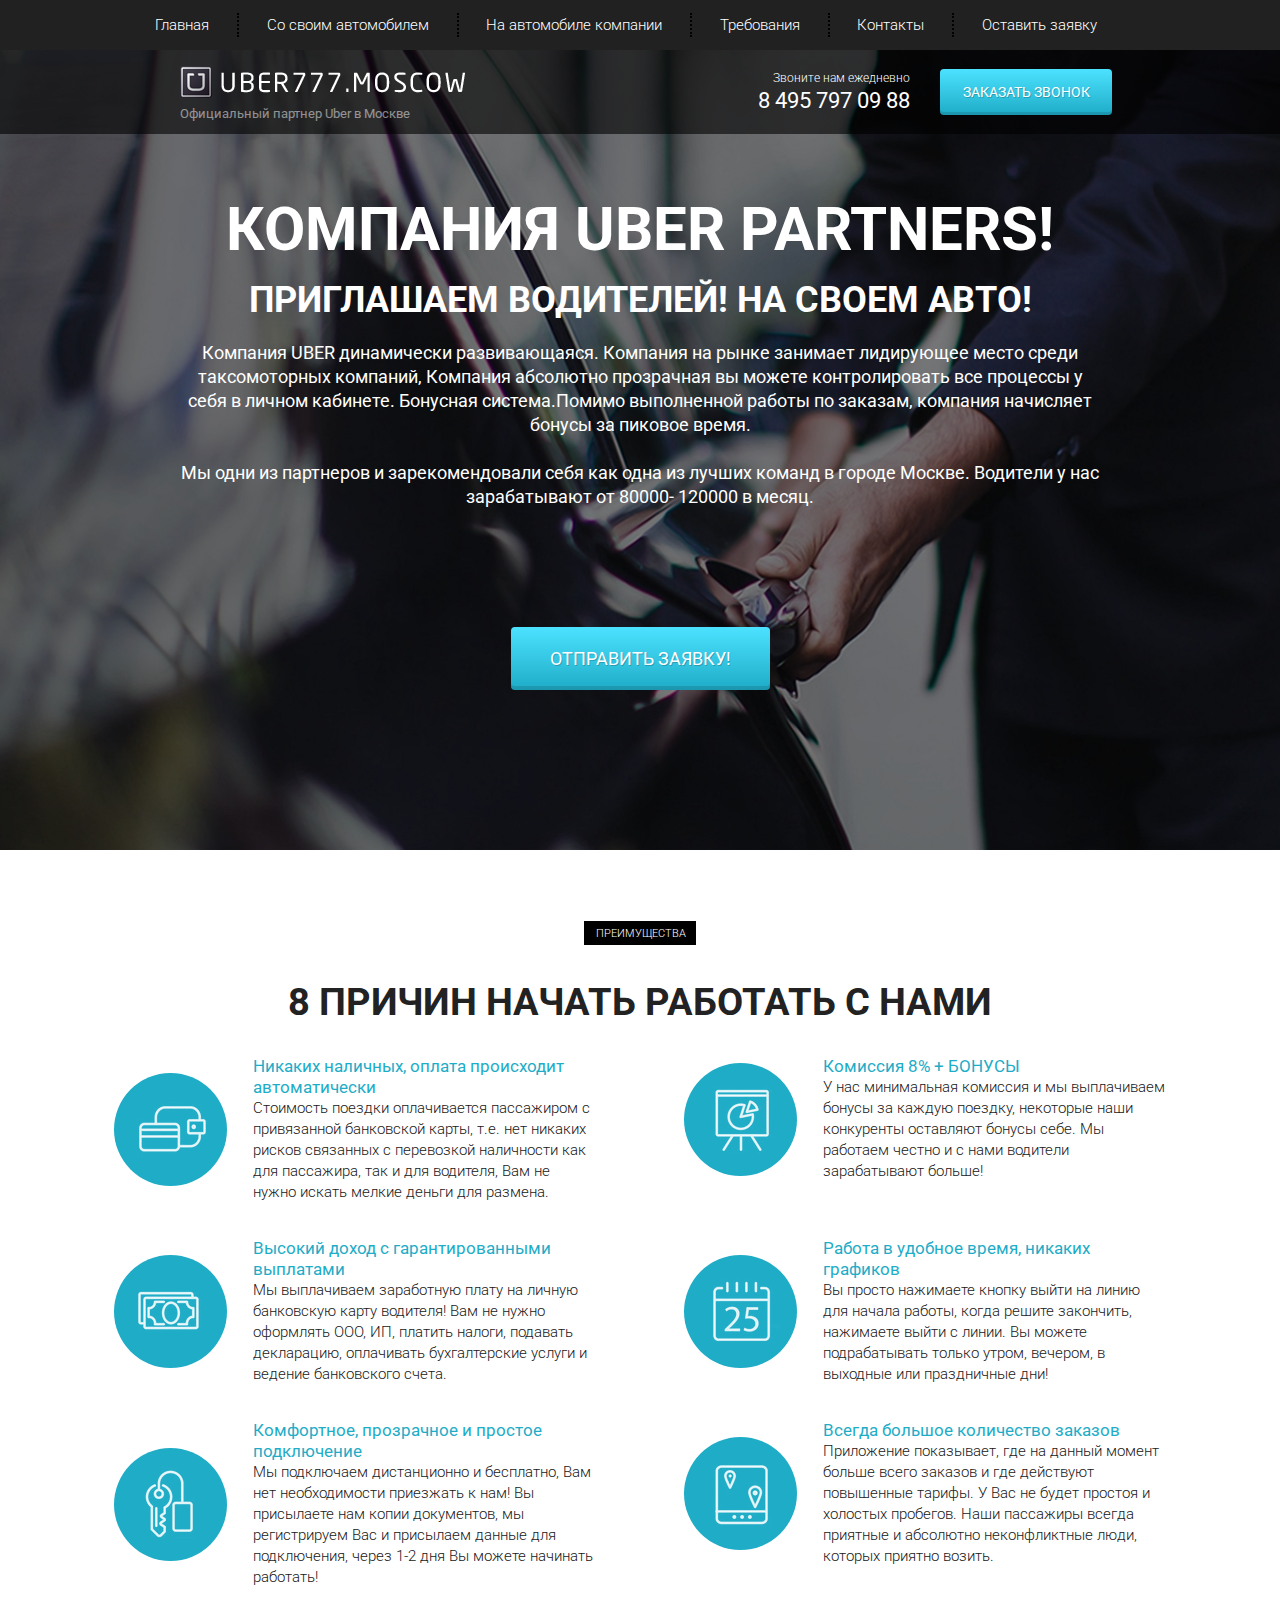
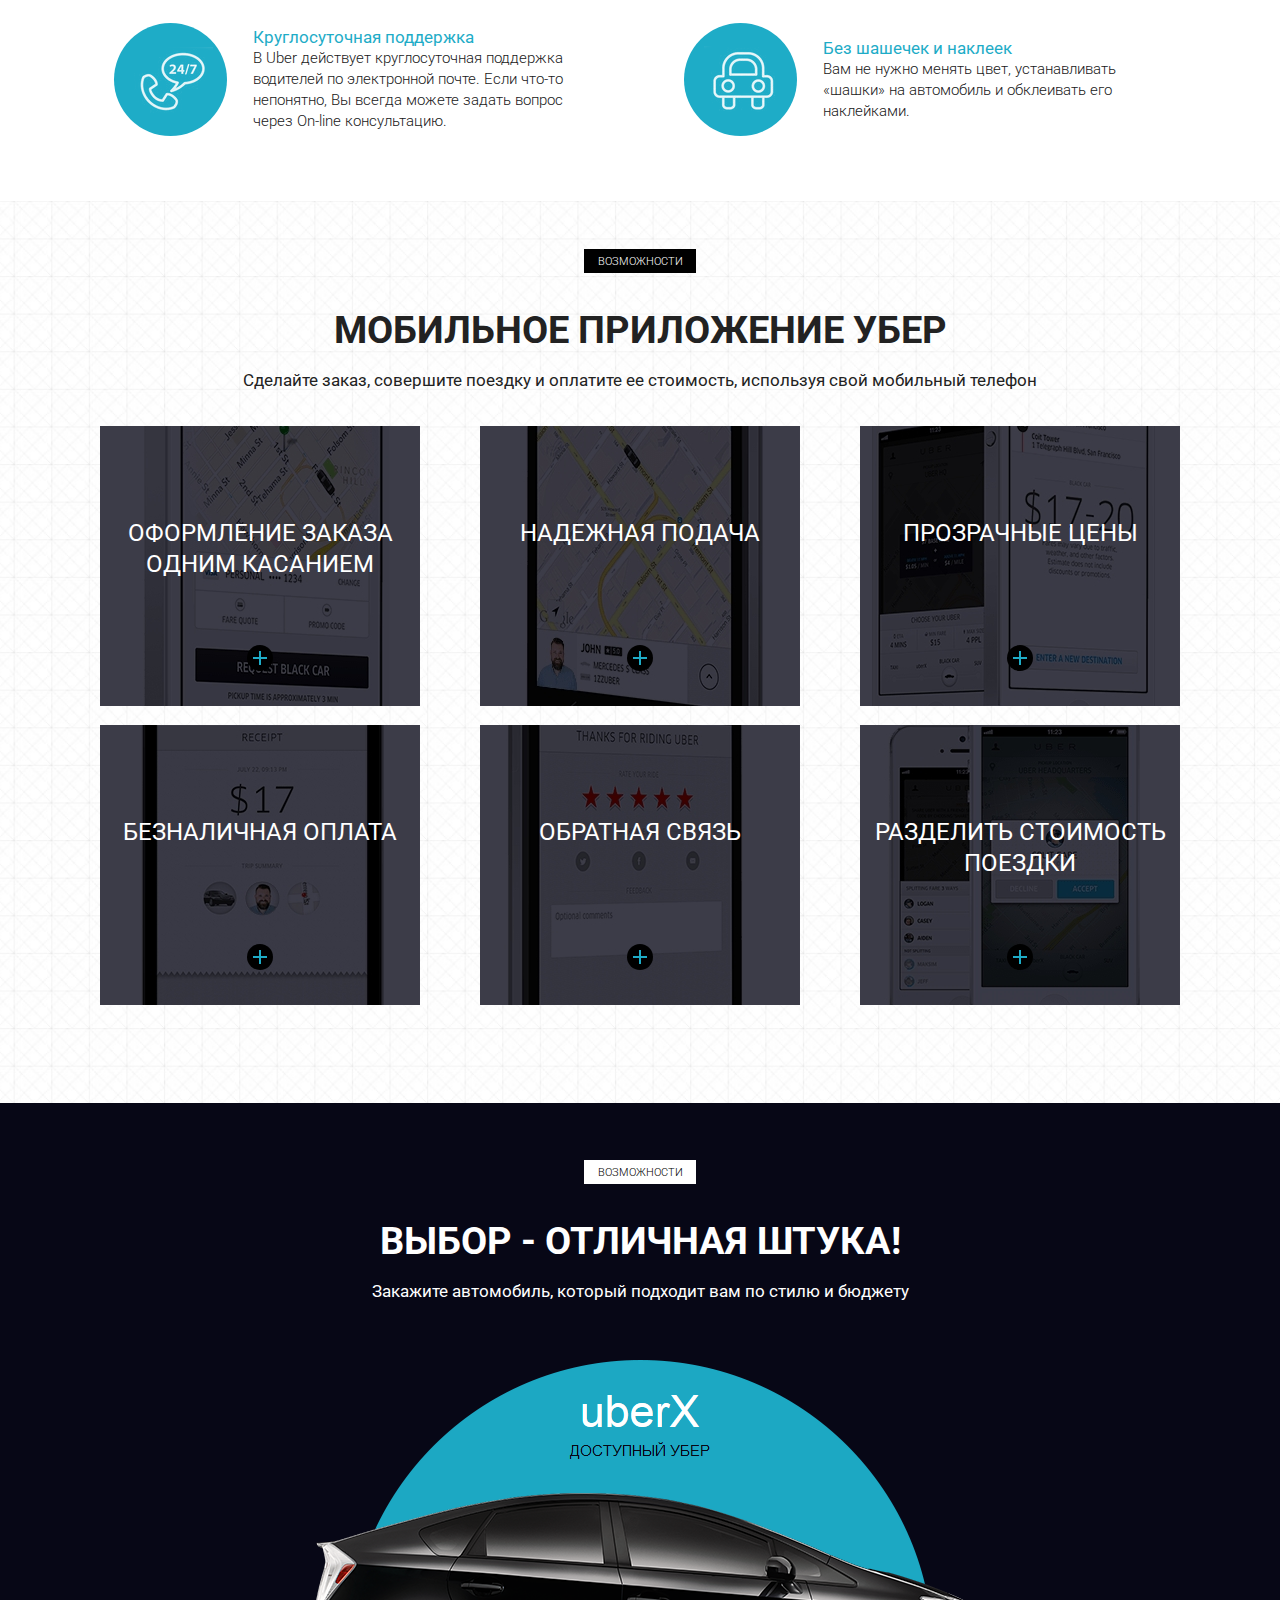
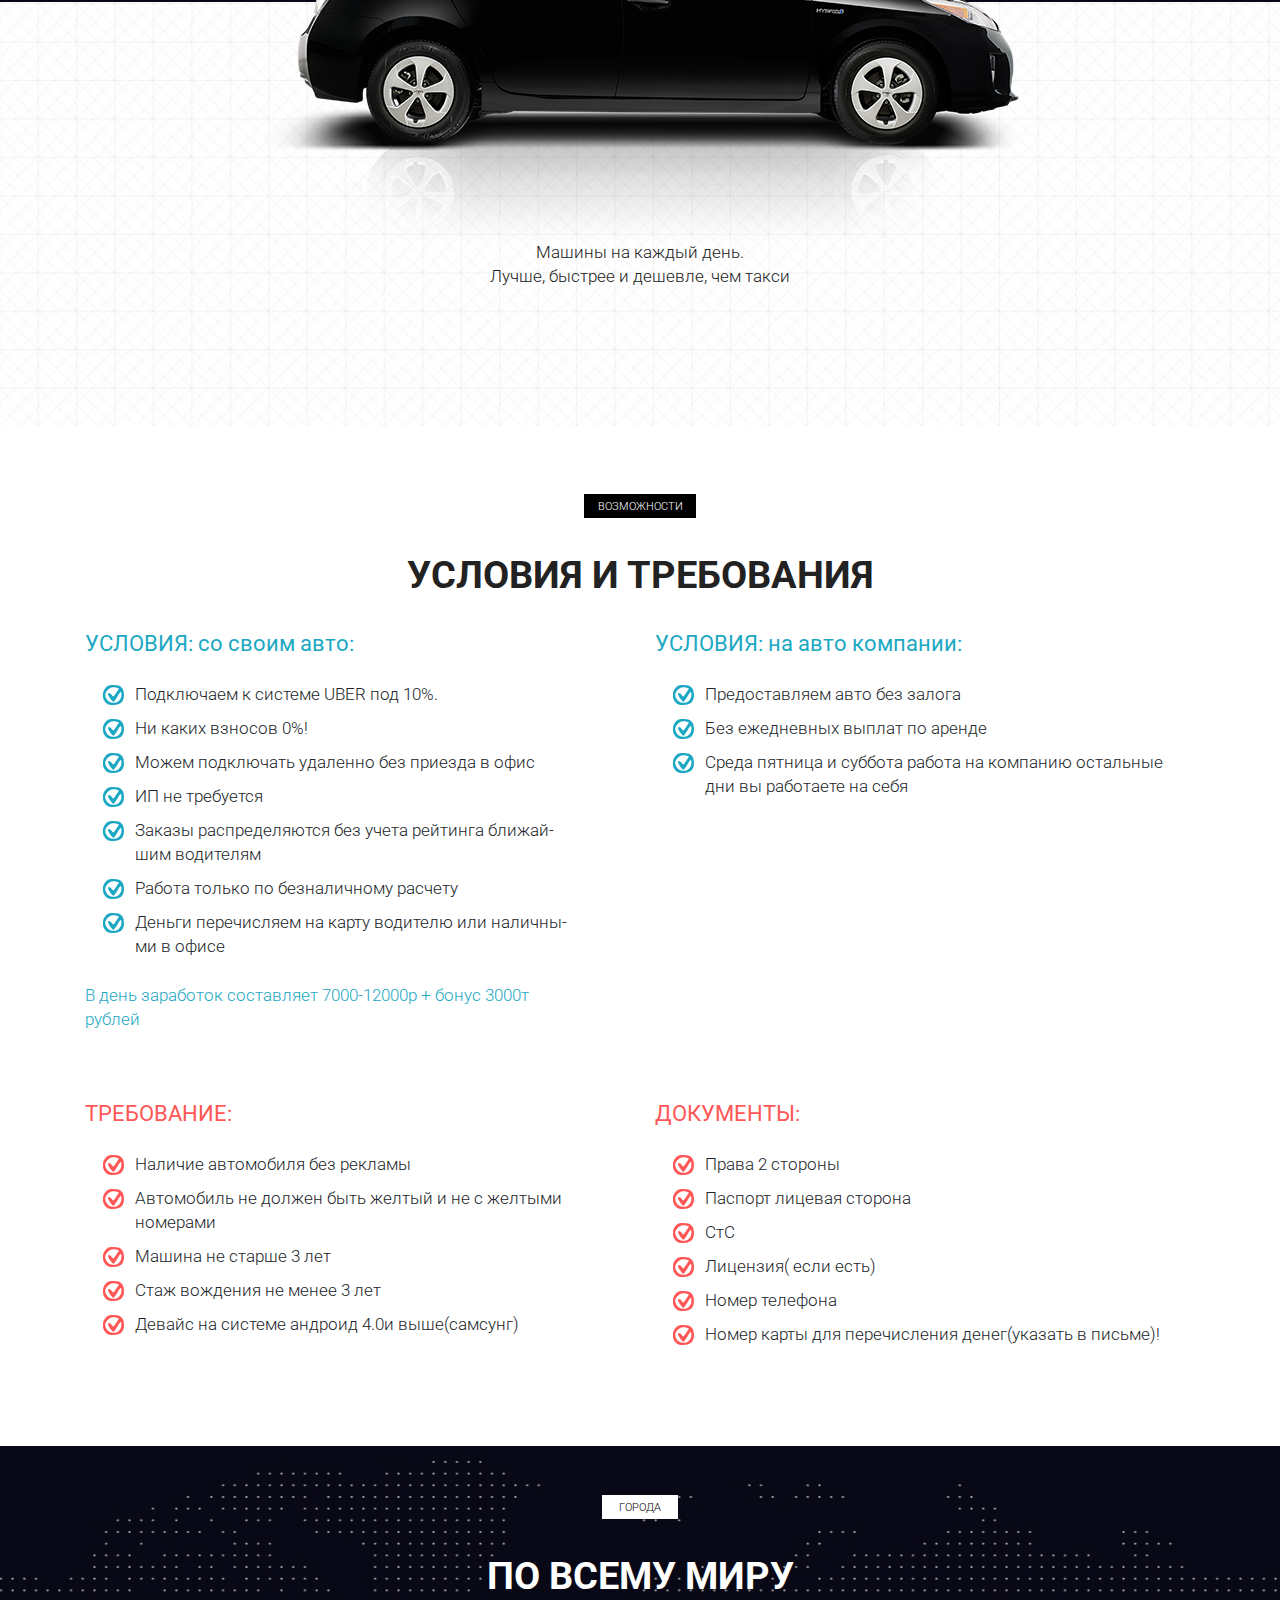
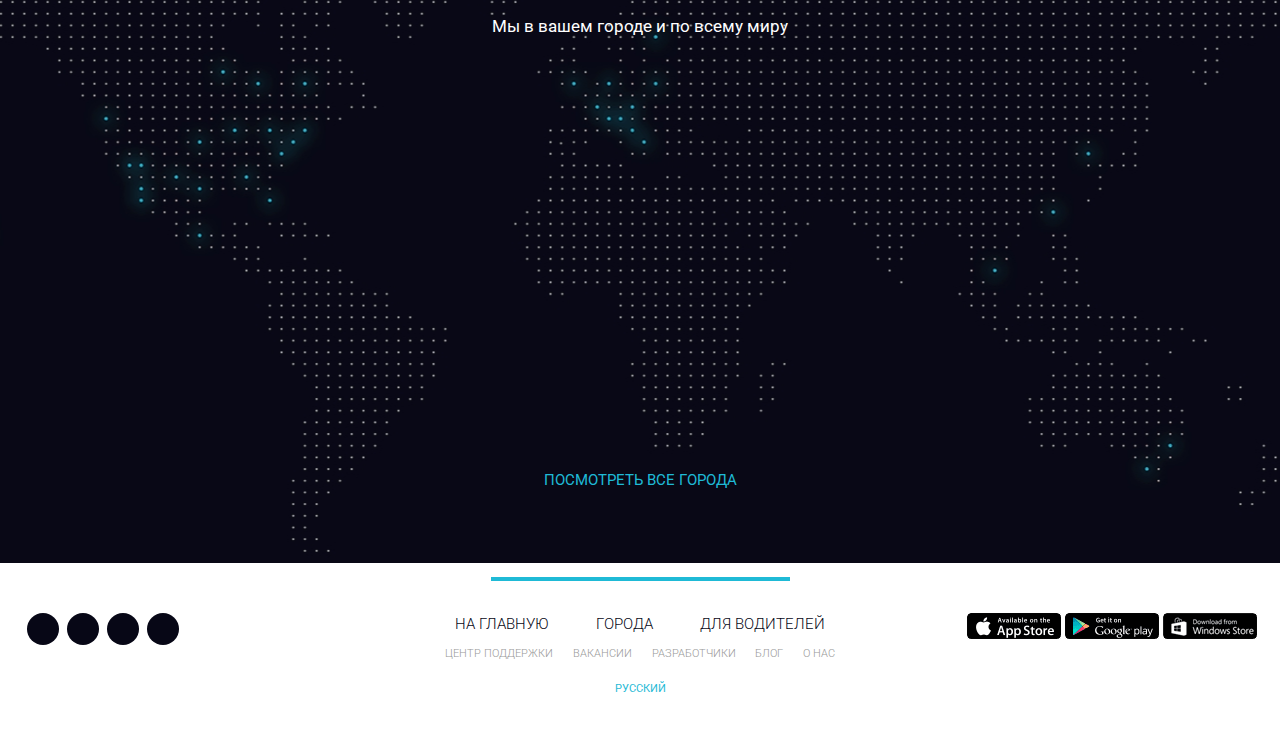
==== index.html @ 43b907f2 "Add files via upload" ====
<!DOCTYPE html>
<html lang="ru">
<head>
    <meta charset="UTF-8">
    <meta name="viewport" content="width=device-width, initial-scale=1.0">
    <meta http-equiv="X-UA-Compatible" content="ie=edge">
    <title>Uber</title>
    <link rel="shortcut icon" href="icons/favicon.ico" type="image/x-icon">
    <link href="https://fonts.googleapis.com/css?family=Roboto:300,400,700&amp;subset=cyrillic-ext" rel="stylesheet">
    <link rel="stylesheet" href="css/bootstrap-reboot.min.css">
    <link rel="stylesheet" href="css/bootstrap-grid.min.css">
    <link rel="stylesheet" href="https://use.fontawesome.com/releases/v5.8.2/css/all.css" integrity="sha384-oS3vJWv+0UjzBfQzYUhtDYW+Pj2yciDJxpsK1OYPAYjqT085Qq/1cq5FLXAZQ7Ay" crossorigin="anonymous">
    <link rel="stylesheet" href="css/style.min.css">
</head>
<body>
    <header>
        <nav>
            <div class="container">
                <ul class="menu">
                    <li class="menu_item"><a href="#" class="menu_link">Главная</a></li>
                    <li class="menu_item"><a href="#require" class="menu_link">Со своим автомобилем</a></li>
                    <li class="menu_item"><a href="#require" class="menu_link">На автомобиле компании</a></li>
                    <li class="menu_item"><a href="#" class="menu_link">Требования</a></li>
                    <li class="menu_item"><a href="#" class="menu_link">Контакты</a></li>
                    <li class="menu_item"><a href="#" class="menu_link">Оставить заявку</a></li>
                </ul>
            </div>
            <div class="hamburger">
                <span></span>
                <span></span>
                <span></span>
            </div>
        </nav>
        <div class="subheader">
            <div class="container">
                <div class="row">
                    <div class="col-6 col-md-4 offset-md-1">
                        <a href="#" class="subheader_logo"><img src="icons/logo.png" alt="logo"></a>
                        <div class="subheader_official">Официальный партнер Uber в Москве</div>
                    </div>
    
                    <div class="xs-hidden col-md-3 offset-md-1 col-xl-2 offset-xl-2">
                        <div class="subheader_call">Звоните нам ежедневно</div>
                        <a href="tel:84957970988" class="subheader_phone">8 495 797 09 88</a>
                    </div>
    
                    <div class="col-6 col-md-3">
                        <a href="tel:84957970988" class="xs-visible subheader_phone">8 495 797 09 88</a>
                        <button class="subheader_btn">заказать звонок</button>
                    </div>
                </div>
            </div>
        </div>
    </header>

    <section class="promo">
        <div class="container">
            <div class="row">
                <div class="col-md-12 offset-md-0 col-lg-10 offset-lg-1">
                    <h1 class="promo_header">КОМПАНИЯ UBER PARTNERS!</h1>
                    <h2 class="promo_subheader">ПРИГЛАШАЕМ ВОДИТЕЛЕЙ! НА СВОЕМ АВТО!</h2>
                    <div class="promo_descr">
                        Компания UBER  динамически развивающаяся. Компания на рынке занимает лидирующее место среди
                        таксомоторных компаний, Компания абсолютно прозрачная вы можете контролировать все процессы у себя в личном кабинете. Бонуcная система.Помимо выполненной работы по заказам, компания начисляет бонусы за
                        пиковое время.
                        <br><br>
                        Мы одни из партнеров и зарекомендовали себя как одна из лучших команд в городе Москве.  Водители у нас
                        зарабатывают от 80000- 120000 в месяц.
                    </div>
                    <button class="promo_btn">ОТПРАВИТЬ ЗАЯВКУ!</button>
                </div>
            </div>
        </div>
    </section>

    <section class="reasons">
        <div class="container">
            <div class="label">преимущества</div>
            <h2 class="title">8 причин начать работать с нами</h2>
            <div class="row">
                <div class="col-md-6">
                    <div class="reasons_block">
                        <div class="reasons_round">
                            <img src="icons/reasons/reason_1.png" alt="reason">
                        </div>
                        <div class="reasons_descr">
                            <div class="reasons_subtitle">Никаких наличных, оплата происходит автоматически</div>
                            <div class="reasons_text">
                                Стоимость поездки оплачивается пассажиром с привязанной банковской карты, т.е. нет никаких рисков связанных с перевозкой наличности как для пассажира, так и для водителя, Вам не нужно искать мелкие деньги для размена.
                            </div>
                        </div>
                    </div>
                </div>
                <div class="col-md-6">
                    <div class="reasons_block">
                        <div class="reasons_round">
                            <img src="icons/reasons/reason_2.png" alt="reason">
                        </div>
                        <div class="reasons_descr">
                            <div class="reasons_subtitle">Комиссия 8% + БОНУСЫ</div>
                            <div class="reasons_text">
                                У нас минимальная комиссия и мы выплачиваем бонусы за каждую поездку, некоторые наши конкуренты оставляют бонусы себе. Мы работаем честно и с нами водители зарабатывают больше!
                            </div>
                        </div>
                    </div>
                </div>
                <div class="col-md-6">
                    <div class="reasons_block">
                        <div class="reasons_round">
                            <img src="icons/reasons/reason_3.png" alt="reason">
                        </div>
                        <div class="reasons_descr">
                            <div class="reasons_subtitle">Высокий доход с гарантированными выплатами</div>
                            <div class="reasons_text">
                                Мы выплачиваем заработную плату на личную банковскую карту водителя! Вам не нужно оформлять ООО, ИП, платить налоги, подавать декларацию, оплачивать бухгалтерские услуги и ведение банковского счета.
                            </div>
                        </div>
                    </div>
                </div>
                <div class="col-md-6">
                    <div class="reasons_block">
                        <div class="reasons_round">
                            <img src="icons/reasons/reason_4.png" alt="reason">
                        </div>
                        <div class="reasons_descr">
                            <div class="reasons_subtitle">Работа в удобное время, никаких графиков</div>
                            <div class="reasons_text">
                                Вы просто нажимаете кнопку выйти на линию для начала работы, когда решите закончить, нажимаете выйти с линии. Вы можете подрабатывать только утром, вечером, в выходные или праздничные дни!
                            </div>
                        </div>
                    </div>
                </div>
                <div class="col-md-6">
                    <div class="reasons_block">
                        <div class="reasons_round">
                            <img src="icons/reasons/reason_5.png" alt="reason">
                        </div>
                        <div class="reasons_descr">
                            <div class="reasons_subtitle">Комфортное, прозрачное и простое подключение</div>
                            <div class="reasons_text">
                                Мы подключаем дистанционно и бесплатно, Вам нет необходимости приезжать к нам! Вы присылаете нам копии документов, мы регистрируем Вас и присылаем данные для подключения, через 1-2 дня Вы можете начинать работать!
                            </div>
                        </div>
                    </div>
                </div>
                <div class="col-md-6">
                    <div class="reasons_block">
                        <div class="reasons_round">
                            <img src="icons/reasons/reason_6.png" alt="reason">
                        </div>
                        <div class="reasons_descr">
                            <div class="reasons_subtitle">Всегда большое количество заказов</div>
                            <div class="reasons_text">
                                Приложение показывает, где на данный момент больше всего заказов и где действуют повышенные тарифы. У Вас не будет простоя и холостых пробегов. Наши пассажиры всегда приятные и абсолютно неконфликтные люди, которых приятно возить.
                            </div>
                        </div>
                    </div>
                </div>
                <div class="col-md-6">
                    <div class="reasons_block">
                        <div class="reasons_round">
                            <img src="icons/reasons/reason_7.png" alt="reason">
                        </div>
                        <div class="reasons_descr">
                            <div class="reasons_subtitle">Круглосуточная поддержка</div>
                            <div class="reasons_text">
                                В Uber действует круглосуточная поддержка водителей по электронной почте. Если что-то непонятно, Вы всегда можете задать вопрос через On-line консультацию.
                            </div>
                        </div>
                    </div>
                </div>
                <div class="col-md-6">
                    <div class="reasons_block">
                        <div class="reasons_round">
                            <img src="icons/reasons/reason_8.png" alt="reason">
                        </div>
                        <div class="reasons_descr">
                            <div class="reasons_subtitle">Без шашечек и наклеек</div>
                            <div class="reasons_text">
                                Вам не нужно менять цвет, устанавливать «шашки» на автомобиль и обклеивать его наклейками.
                            </div>
                        </div>
                    </div>
                </div>
            </div>
        </div>
    </section>

    <section class="mobile">
        <div class="container">
            <div class="label">возможности</div>
            <h2 class="title">мобильное приложение убер</h2>
            <div class="subtitle">Сделайте заказ, совершите поездку и оплатите ее стоимость, используя свой мобильный телефон</div>

            <div class="row">
                <div class="col-md-6 col-lg-4">
                    <div class="mobile_item mobile_item_1">
                        <div class="mobile_item_subtitle">
                            оформление заказа одним касанием
                        </div>
                        <div class="mobile_item_plus"></div>
                    </div>
                </div>
                <div class="col-md-6 col-lg-4">
                    <div class="mobile_item mobile_item_2">
                        <div class="mobile_item_subtitle">
                            надежная подача
                        </div>
                        <div class="mobile_item_plus"></div>
                    </div>
                </div>
                <div class="col-md-6 col-lg-4">
                    <div class="mobile_item mobile_item_3">
                        <div class="mobile_item_subtitle">
                            прозрачные цены
                        </div>
                        <div class="mobile_item_plus"></div>
                    </div>
                </div>
                <div class="col-md-6 col-lg-4">
                    <div class="mobile_item mobile_item_4">
                        <div class="mobile_item_subtitle">
                            безналичная оплата
                        </div>
                        <div class="mobile_item_plus"></div>
                    </div>
                </div>
                <div class="col-md-6 col-lg-4">
                    <div class="mobile_item mobile_item_5">
                        <div class="mobile_item_subtitle">
                            обратная связь
                        </div>
                        <div class="mobile_item_plus"></div>
                    </div>
                </div>
                <div class="col-md-6 col-lg-4">
                    <div class="mobile_item mobile_item_6">
                        <div class="mobile_item_subtitle">
                            разделить стоимость поездки
                        </div>
                        <div class="mobile_item_plus"></div>
                    </div>
                </div>
            </div>
        </div>
    </section>

    <section class="choice">
        <div class="container">
            <div class="black"></div>
            <div class="label label_white">возможности</div>
            <h2 class="title title_white hidden-320">Выбор - отличная штука!</h2>
            <div class="subtitle subtitle_white hidden-320">Закажите автомобиль, который подходит вам по стилю и бюджету</div>

            <img src="img/car.png" alt="uber car" class="choice_img">
            <div class="choice_descr">
                Машины на каждый день.<br>
                Лучше, быстрее и дешевле, чем такси
            </div>
        </div>
    </section>

    <section class="require" id="require">
        <div class="container">
            <div class="label">возможности</div>
            <h2 class="title">условия и требования</h2>
        <div class="row">
            <div class="col-md-6">
                <div class="require_block">
                    <div class="require_title">
                        УСЛОВИЯ: со своим авто:
                    </div>
                    <ul class="require_list">
                        <li>Подключаем к системе UBER  под 10%.</li>
                        <li>
                            Ни каких взносов  0%!
                        </li>
                        <li>
                            Можем подключать удаленно без приезда в офис
                        </li>
                        <li>
                            ИП не требуется
                        </li>
                        <li>
                            Заказы распределяются без учета рейтинга ближай-<br>шим водителям
                        </li>
                        <li>
                            Работа только по безналичному расчету
                        </li>
                        <li>
                            Деньги перечисляем на карту водителю или наличны-<br>ми в офисе
                        </li>
                    </ul>
                    <div class="require_descr">
                        В день заработок составляет 7000-12000р + бонус 3000т<br> рублей
                    </div>
                </div>
            </div>
            <div class="col-md-6">
                <div class="require_block">
                    <div class="require_title">
                        УСЛОВИЯ: на авто компании:
                    </div>
                    <ul class="require_list">
                        <li>
                            Предоставляем авто без залога
                        </li>
                        <li>
                            Без ежедневных выплат по аренде
                        </li>
                        <li>
                            Среда пятница и суббота работа на компанию остальные дни вы работаете на себя
                        </li>
                    </ul>
                </div>
            </div>
            <div class="col-md-6">
                <div class="require_block require_block_nmb warning">
                    <div class="require_title">
                        ТРЕБОВАНИЕ:
                    </div>
                    <ul class="require_list">
                        <li>
                            Наличие автомобиля без рекламы
                        </li>
                        <li>
                            Автомобиль не должен быть желтый и не с желтыми номерами
                        </li>
                        <li>
                            Машина не старше 3 лет
                        </li>
                        <li>
                            Стаж вождения не менее 3 лет
                        </li>
                        <li>
                            Девайс на системе андроид 4.0и выше(самсунг)
                        </li>
                    </ul>
                </div>
            </div>
            <div class="col-md-6">
                <div class="require_block require_block_nmb warning">
                    <div class="require_title">
                        ДОКУМЕНТЫ:
                    </div>
                    <ul class="require_list">
                        <li>
                            Права 2 стороны
                        </li>
                        <li>
                            Паспорт лицевая сторона
                        </li>
                        <li>
                            СтС
                        </li>
                        <li>
                            Лицензия( если есть)
                        </li>
                        <li>
                            Номер телефона
                        </li>
                        <li>
                            Номер карты для перечисления денег(указать в письме)!
                        </li>
                    </ul>
                </div>
            </div>
        </div>
        </div>
    </section>

    <section class="world">
        <div class="container">
            <div class="label label_white label_min">города</div>
            <h2 class="title title_white">По всему миру</h2>
            <div class="subtitle subtitle_white">Мы в вашем городе и по всему миру</div>

            <a href="#" class="world_link">посмотреть все города</a>
        </div>
    </section>

    <footer>
        <div class="footer_divider"></div>
        <div class="footer_wrapper">
            <!-- Если не оборачивать каждый блок в обертку - получится криво -->
            <div>
                <div class="footer_social">
                    <a href="#" class="footer_social_item">
                        <i class="fab fa-facebook-f"></i>
                    </a>
                    <a href="#" class="footer_social_item">
                        <i class="fab fa-twitter"></i>
                    </a>
                    <a href="#" class="footer_social_item">
                        <i class="fab fa-linkedin"></i>
                    </a>
                    <a href="#" class="footer_social_item">
                        <i class="fab fa-instagram"></i>
                    </a>
                </div>
            </div>
            <div>
                <div class="footer_links">
                    <div class="footer_links_main">
                        <a href="#">на главную</a>
                        <a href="#">города</a>
                        <a href="#">для водителей</a>
                    </div>
                    <div class="footer_links_sub">
                        <a href="#">центр поддержки</a>
                        <a href="#">вакансии</a>
                        <a href="#">разработчики</a>
                        <a href="#">блог</a>
                        <a href="#">о нас</a>
                    </div>
                    <a href="#" class="footer_links_lang">Русский</a>
                </div>
            </div>
            <div>
                <div class="footer_mobile">
                    <a href="#">
                        <img src="img/app_store.png" alt="App Store">
                    </a>
                    <a href="#">
                        <img src="img/google_play.png" alt="Google play">
                    </a>
                    <a href="#">
                        <img src="img/windows_store.png" alt="Windows store">
                    </a>
                </div>
            </div>
        </div>
    </footer>

    <script src="js/script.js"></script>
</body>
</html>
---- css/style.min.css ----
*{font-family:'Roboto', sans-serif}header{position:relative;height:50px}nav{position:fixed;width:100%;height:50px;background-color:#212121;z-index:5}.hamburger{display:none}.menu{display:-webkit-box;display:-ms-flexbox;display:flex;-webkit-box-pack:justify;-ms-flex-pack:justify;justify-content:space-between;padding:13px 70px;margin:0;list-style-type:none}.menu_link{color:#ffffff;font-size:15px;font-weight:300}.menu_link:hover{text-decoration:none;color:#1eacc7}.menu_item{border-right:2px dotted black;padding-right:28px}.menu_item:last-child{border-right:none}.subheader{position:absolute;top:50px;width:100%;height:84px;background-color:rgba(0,0,0,0.6)}.subheader_logo{display:block;max-width:100%;margin-top:16px}.subheader_official{margin-top:6px;opacity:0.5;color:#ffffff;font-size:13px;font-weight:400}.subheader_call{color:#ffffff;font-size:12px;font-weight:300;margin-top:19px;text-align:right}.subheader_phone{display:block;margin-top:8px;color:#ffffff;font-size:22px;font-weight:400;text-transform:uppercase;text-align:right;line-height:12px}.subheader_phone:hover{text-decoration:none;color:#fff}.subheader_btn{margin-top:19px;width:172px;height:46px;-webkit-box-shadow:inset 0 -3px 0 rgba(0,0,0,0.12);box-shadow:inset 0 -3px 0 rgba(0,0,0,0.12);border:none;border-radius:4px;background-image:-webkit-gradient(linear, left bottom, left top, from(#1eacc7), to(#4ce2ff));background-image:linear-gradient(to top, #1eacc7 0%, #4ce2ff 100%);text-shadow:1px 1px 0 rgba(0,0,0,0.21);color:#ffffff;font-size:14px;font-weight:400;text-transform:uppercase}.subheader_btn:hover{background-image:none;background-color:#1eacc7}.promo{min-height:800px;background:url("../img/bg/main_bg.jpg") center center/cover no-repeat;padding:150px 0 135px 0}.promo_header{color:#ffffff;font-weight:700;text-transform:uppercase;font-size:60px;line-height:60px;margin:0;text-align:center}.promo_subheader{color:#ffffff;font-weight:700;text-transform:uppercase;font-size:36px;line-height:36px;margin:0;margin-top:22px;text-align:center}.promo_descr{color:#ffffff;font-size:18px;font-weight:400;line-height:24px;text-align:center;margin-top:23px}.promo_btn{display:block;margin:118px auto 0 auto;width:259px;height:63px;-webkit-box-shadow:inset 0 -4px 0 rgba(0,0,0,0.12);box-shadow:inset 0 -4px 0 rgba(0,0,0,0.12);border:none;border-radius:4px;background-image:-webkit-gradient(linear, left bottom, left top, from(#1eacc7), to(#4ce2ff));background-image:linear-gradient(to top, #1eacc7 0%, #4ce2ff 100%);text-shadow:1px 1px 0 rgba(0,0,0,0.21);color:#ffffff;font-size:18px;font-weight:400;text-transform:uppercase}.promo_btn:hover{background-image:none;background-color:#1eacc7}.reasons{padding:71px 0 65px 0}.reasons_block{display:-webkit-box;display:-ms-flexbox;display:flex;-webkit-box-pack:center;-ms-flex-pack:center;justify-content:center;-webkit-box-align:center;-ms-flex-align:center;align-items:center;margin-top:35px}.reasons_round{display:-webkit-box;display:-ms-flexbox;display:flex;-webkit-box-pack:center;-ms-flex-pack:center;justify-content:center;-webkit-box-align:center;-ms-flex-align:center;align-items:center;margin-right:26px;width:113px;height:113px;background-color:#1eacc7;border-radius:100%}.reasons_descr{width:343px}.reasons_subtitle{line-height:21px;color:#1eacc7;font-size:17px;font-weight:400}.reasons_text{color:#202020;font-size:15px;font-weight:300;line-height:21px}.label{position:relative;margin:0 auto;height:24px;width:112px;padding:5px 12px;background-color:#000000;color:#ffffff;font-size:11px;font-weight:300;text-transform:uppercase;text-align:center;z-index:2}.label_white{background-color:#fff;color:#000}.label_min{width:76px}.title{position:relative;margin-bottom:0;margin-top:38px;color:#222222;font-size:38px;line-height:38px;font-weight:700;text-transform:uppercase;text-align:center;z-index:2}.title_white{color:#fff}.subtitle{position:relative;margin-top:19px;color:#222222;font-size:17px;font-weight:400;text-align:center;z-index:2}.subtitle_white{color:#fff}.mobile{min-height:864px;padding:48px 0 79px 0;background:url("../img/bg/mobile_app.png") center center/cover no-repeat}.mobile .row{margin-top:32px}.mobile_item{position:relative;width:320px;height:280px;margin:0 auto;margin-bottom:19px;padding-top:92px}.mobile_item_1{background:url("../img/bg/mobile_screen_1.jpg") center center/cover no-repeat}.mobile_item_2{background:url("../img/bg/mobile_screen_2.jpg") center center/cover no-repeat}.mobile_item_3{background:url("../img/bg/mobile_screen_3.jpg") center center/cover no-repeat}.mobile_item_4{background:url("../img/bg/mobile_screen_4.jpg") center center/cover no-repeat}.mobile_item_5{background:url("../img/bg/mobile_screen_5.jpg") center center/cover no-repeat}.mobile_item_6{background:url("../img/bg/mobile_screen_6.jpg") center center/cover no-repeat}.mobile_item_subtitle{color:#ffffff;font-size:24px;font-weight:400;line-height:31px;text-transform:uppercase;text-align:center}.mobile_item_plus{display:-webkit-box;display:-ms-flexbox;display:flex;-webkit-box-pack:center;-ms-flex-pack:center;justify-content:center;-webkit-box-align:center;-ms-flex-align:center;align-items:center;position:absolute;bottom:35px;left:50%;-webkit-transform:translateX(-50%);transform:translateX(-50%);width:26px;height:26px;background-color:#000000;margin:0 auto;border-radius:100%;cursor:pointer}.mobile_item_plus:before{content:'';display:block;width:14px;height:2px;background-color:#1eacc7;-webkit-transition:0.3s all;transition:0.3s all}.mobile_item_plus:after{content:'';position:absolute;left:50%;-webkit-transform:translateX(-50%);transform:translateX(-50%);display:block;height:14px;width:2px;background-color:#1eacc7;-webkit-transition:0.3s all;transition:0.3s all}.mobile_item_plus:hover:before,.mobile_item_plus:hover:after{background-color:#ff5656}.choice{position:relative;min-height:895px;padding:57px 0 138px 0;background:url("../img/bg/mobile_app.png") center center/cover no-repeat}.choice_img{position:relative;display:block;margin:56px auto 0 auto;z-index:2}.choice_descr{text-align:center;color:#222222;font-size:17px;font-weight:300;line-height:24px}.choice .black{position:absolute;top:0;left:0;height:499px;width:100%;background-color:#070716;z-index:1}.require{padding:68px 0 84px 0}.require_block{margin:33px 0}.require_block_nmb{margin-bottom:0px}.require_title{color:#1ca8c3;font-size:22px;font-weight:400}.require_list{list-style-type:none;padding-left:50px;margin-top:22px}.require_list li{position:relative;font-size:17px;font-weight:300;line-height:24px;margin-bottom:10px}.require_list li:before{content:'';display:block;position:absolute;left:-32px;top:3px;width:21px;height:20px;background:url("../icons/check_blue.svg") center center/cover no-repeat}.require_descr{margin-top:25px;font-size:17px;font-weight:300;line-height:24px;color:#1ca8c3}.require .warning .require_title{color:#ff5656}.require .warning .require_list li:before{background:url("../icons/check_red.svg") center center/cover no-repeat}.world{position:relative;min-height:717px;padding:49px 0;background:url("../img/bg/map.jpg") center center/cover no-repeat}.world_link{position:absolute;left:50%;-webkit-transform:translateX(-50%);transform:translateX(-50%);bottom:49px;text-align:center;font-size:15px;font-weight:400;line-height:68px;text-transform:uppercase;color:#1fbad6}.world_link:hover{text-decoration:none;color:#fff}footer{padding:14px 23px 39px 23px}footer a:hover{text-decoration:none}.footer_divider{width:299px;height:4px;background-color:#1fbad6;margin:0 auto}.footer_wrapper{display:-webkit-box;display:-ms-flexbox;display:flex;-webkit-box-pack:justify;-ms-flex-pack:justify;justify-content:space-between;-webkit-box-align:start;-ms-flex-align:start;align-items:flex-start;padding-top:32px}.footer_wrapper>div{width:33%}.footer_wrapper>div:nth-child(3){display:-webkit-box;display:-ms-flexbox;display:flex;-webkit-box-pack:end;-ms-flex-pack:end;justify-content:flex-end}.footer_social{width:160px;display:-webkit-box;display:-ms-flexbox;display:flex;-webkit-box-pack:justify;-ms-flex-pack:justify;justify-content:space-between}.footer_social_item{display:-webkit-box;display:-ms-flexbox;display:flex;-webkit-box-pack:center;-ms-flex-pack:center;justify-content:center;-webkit-box-align:center;-ms-flex-align:center;align-items:center;margin:0 4px;width:32px;height:32px;background-color:#070716;border-radius:100%}.footer_social_item i{color:#fff}.footer_links{width:390px;margin:0 auto}.footer_links_main{display:-webkit-box;display:-ms-flexbox;display:flex;-webkit-box-pack:justify;-ms-flex-pack:justify;justify-content:space-between;padding:0 10px}.footer_links_main a{color:#070716;font-size:15px;font-weight:300;text-transform:uppercase}.footer_links_sub{display:-webkit-box;display:-ms-flexbox;display:flex;-webkit-box-pack:justify;-ms-flex-pack:justify;justify-content:space-between;margin-top:10px}.footer_links_sub a{color:#999999;font-size:11px;font-weight:300;text-transform:uppercase}.footer_links_lang{display:block;margin:0 auto;color:#1fbad6;font-size:11px;font-weight:400;margin-top:19px;text-transform:uppercase;text-align:center}.xs-visible{display:none}@media (max-width: 1200px){.menu_item{padding-right:20px}.menu_link{font-size:13px}.promo_header{font-size:50px}.reasons_block{-webkit-box-align:start;-ms-flex-align:start;align-items:flex-start}.reasons_descr{width:300px}.mobile_item{width:290px}.mobile_item_subtitle{font-size:22px}.choice{padding:55px 0;min-height:840px}.require br{display:none}.footer_wrapper>div{width:50%}.footer_wrapper>div:nth-child(1){width:25%}.footer_wrapper>div:nth-child(3){width:25%;display:-webkit-box;display:-ms-flexbox;display:flex;-webkit-box-pack:end;-ms-flex-pack:end;justify-content:flex-end}.footer_mobile{display:-webkit-box;display:-ms-flexbox;display:flex}.footer_mobile a{margin:0 3px}.footer_mobile a img{width:100%}}@media (max-width: 991px){.title{font-size:28px}.menu_item{padding-right:8px}.menu_link{font-size:10px}.subheader_logo img{width:100%}.subheader_official{font-size:11px}.subheader_phone{font-size:18px}.subheader_btn{margin-top:21px;height:40px;width:100%}.promo_header{font-size:40px}.promo_subheader{font-size:30px}.reasons_block{-webkit-box-orient:vertical;-webkit-box-direction:normal;-ms-flex-direction:column;flex-direction:column;-webkit-box-align:center;-ms-flex-align:center;align-items:center}.reasons_round{margin-right:0}.reasons_descr{width:300px;margin-top:20px}.choice{min-height:800px}.choice_img{width:100%}.world{min-height:650px}.footer_wrapper{-ms-flex-wrap:wrap;flex-wrap:wrap}.footer_wrapper>div{width:100%;display:-webkit-box;display:-ms-flexbox;display:flex;-webkit-box-pack:center;-ms-flex-pack:center;justify-content:center;margin-bottom:20px}.footer_wrapper>div:nth-child(1){width:100%}.footer_wrapper>div:nth-child(3){width:100%;-webkit-box-pack:center;-ms-flex-pack:center;justify-content:center}}@media (max-width: 767px){.title{margin-top:25px}.menu{position:fixed;-webkit-box-orient:vertical;-webkit-box-direction:normal;-ms-flex-direction:column;flex-direction:column;-webkit-box-pack:center;-ms-flex-pack:center;justify-content:center;-webkit-box-align:center;-ms-flex-align:center;align-items:center;top:0;left:-100%;width:50%;height:100vh;padding:20px 15px;background-color:rgba(0,0,0,0.8);-webkit-transition:0.6s all;transition:0.6s all}.menu_active{left:0}.menu_item{padding-right:0;border:none;margin:10px 0}.menu_link{font-size:20px}.hamburger{display:block;position:absolute;right:10px;top:50%;-webkit-transform:translateY(-50%);transform:translateY(-50%);width:26px;height:12px}.hamburger span{display:block;height:2px;width:100%;background-color:#fff;margin-bottom:2px;-webkit-transition:0.5s all;transition:0.5s all}.hamburger_active span{margin-bottom:-2px}.hamburger_active span:nth-child(1){-webkit-transform:translateY(3px) rotate(-45deg);transform:translateY(3px) rotate(-45deg)}.hamburger_active span:nth-child(2){display:none}.hamburger_active span:nth-child(3){-webkit-transform:translateY(3px) rotate(45deg);transform:translateY(3px) rotate(45deg)}.xs-hidden{display:none}.xs-visible{display:block}.subheader_phone{display:block;margin-top:10px;color:#ffffff;font-size:16px;font-weight:400;text-transform:uppercase;text-align:center}.subheader_btn{display:block;width:200px;height:40px;margin:0 auto;margin-top:10px}.promo_header{line-height:45px}.reasons{padding:40px 0}.reasons_descr{width:350px}.reasons_subtitle{text-align:center}.reasons_text{margin-top:10px}.mobile{padding:40px 0}.choice{min-height:600px;padding:40px 0}.require{padding:40px 0}.world{min-height:450px}}@media (max-width: 575px){nav{height:30px}header{height:30px}.title{font-size:16px;margin-top:15px;line-height:16px}.subtitle{font-size:14px;line-height:21px;margin-top:11px}.subheader{height:60px;top:30px}.subheader_official{display:none}.subheader_logo{margin-top:16px}.subheader_phone{font-size:12px;font-weight:400;text-transform:uppercase;margin-top:11px}.subheader_btn{width:110px;height:22px;font-size:9px;margin-top:6px}.subheader_btn:hover{background-image:-webkit-gradient(linear, left bottom, left top, from(#1eacc7), to(#4ce2ff));background-image:linear-gradient(to top, #1eacc7 0%, #4ce2ff 100%)}.promo{min-height:400px;padding:93px 0 35px 0}.promo_descr{display:none}.promo_header{font-size:30px;padding:0 24px;line-height:35px}.promo_subheader{font-size:20px;margin-top:33px;padding:0 10px;line-height:30px}.promo_btn{width:210px;height:50px;margin-top:72px;font-size:16px}.promo_btn:hover{background-image:-webkit-gradient(linear, left bottom, left top, from(#1eacc7), to(#4ce2ff));background-image:linear-gradient(to top, #1eacc7 0%, #4ce2ff 100%)}.menu{width:85%}.menu_item{width:100%;text-align:center;padding:5px 0}.menu_link{display:block}.hamburger_active span:nth-child(1){-webkit-transform:translateY(5px) rotate(-45deg);transform:translateY(5px) rotate(-45deg)}.hamburger_active span:nth-child(3){-webkit-transform:translateY(5px) rotate(45deg);transform:translateY(5px) rotate(45deg)}.reasons{padding:22px 0 36px 0}.reasons_block{margin-top:26px}.reasons_round{width:100px;height:100px}.reasons_descr{width:100%;margin-top:27px}.reasons_subtitle{font-size:16px;text-align:left}.reasons_text{margin-top:0}.mobile{padding:20px 0 40px 0}.mobile .row{margin-top:30px}.mobile_item{height:254px;padding:81px 40px 0 40px}.mobile_item_subtitle{font-size:18px;line-height:31px}.mobile_item_plus{bottom:28px}.mobile_item_plus:hover:before,.mobile_item_plus:hover:after{background-color:#1eacc7}.choice{padding:25px 0 33px 0;min-height:390px;background:#000}.choice_img{margin-top:35px}.choice_descr{margin-top:23px;color:#ffffff;font-size:17px;font-weight:300;line-height:24px}.choice .black{display:none}.hidden-320{display:none}.require{padding:25px}.require_block{margin:30px 0 0 0}.require_title{font-size:16px}.require_list{padding-left:30px;margin-top:5px}.require_list li{font-size:14px;margin-bottom:5px;line-height:20px}.require_descr{font-size:14px;margin-top:15px}.world{min-height:360px;padding:25px 0 30px 0}.world_link{width:200px;display:block;bottom:30px;line-height:15px}footer{padding:25px 0 20px 0}.footer_divider{width:253px;margin:0 auto}.footer_wrapper{padding-top:22px}.footer_wrapper>div{margin-bottom:20px}.footer_wrapper>div:nth-child(1){-webkit-box-ordinal-group:3;-ms-flex-order:2;order:2}.footer_wrapper>div:nth-child(2){-webkit-box-ordinal-group:2;-ms-flex-order:1;order:1}.footer_wrapper>div:nth-child(3){-webkit-box-ordinal-group:4;-ms-flex-order:3;order:3}.footer_links{width:290px}.footer_links_main{padding:0;font-size:14px}.footer_links_sub{-ms-flex-wrap:wrap;flex-wrap:wrap;-webkit-box-pack:center;-ms-flex-pack:center;justify-content:center}.footer_links_sub a{margin:0 7px}.footer_links_lang{margin-top:10px}}
/*# sourceMappingURL=style.min.css.map */
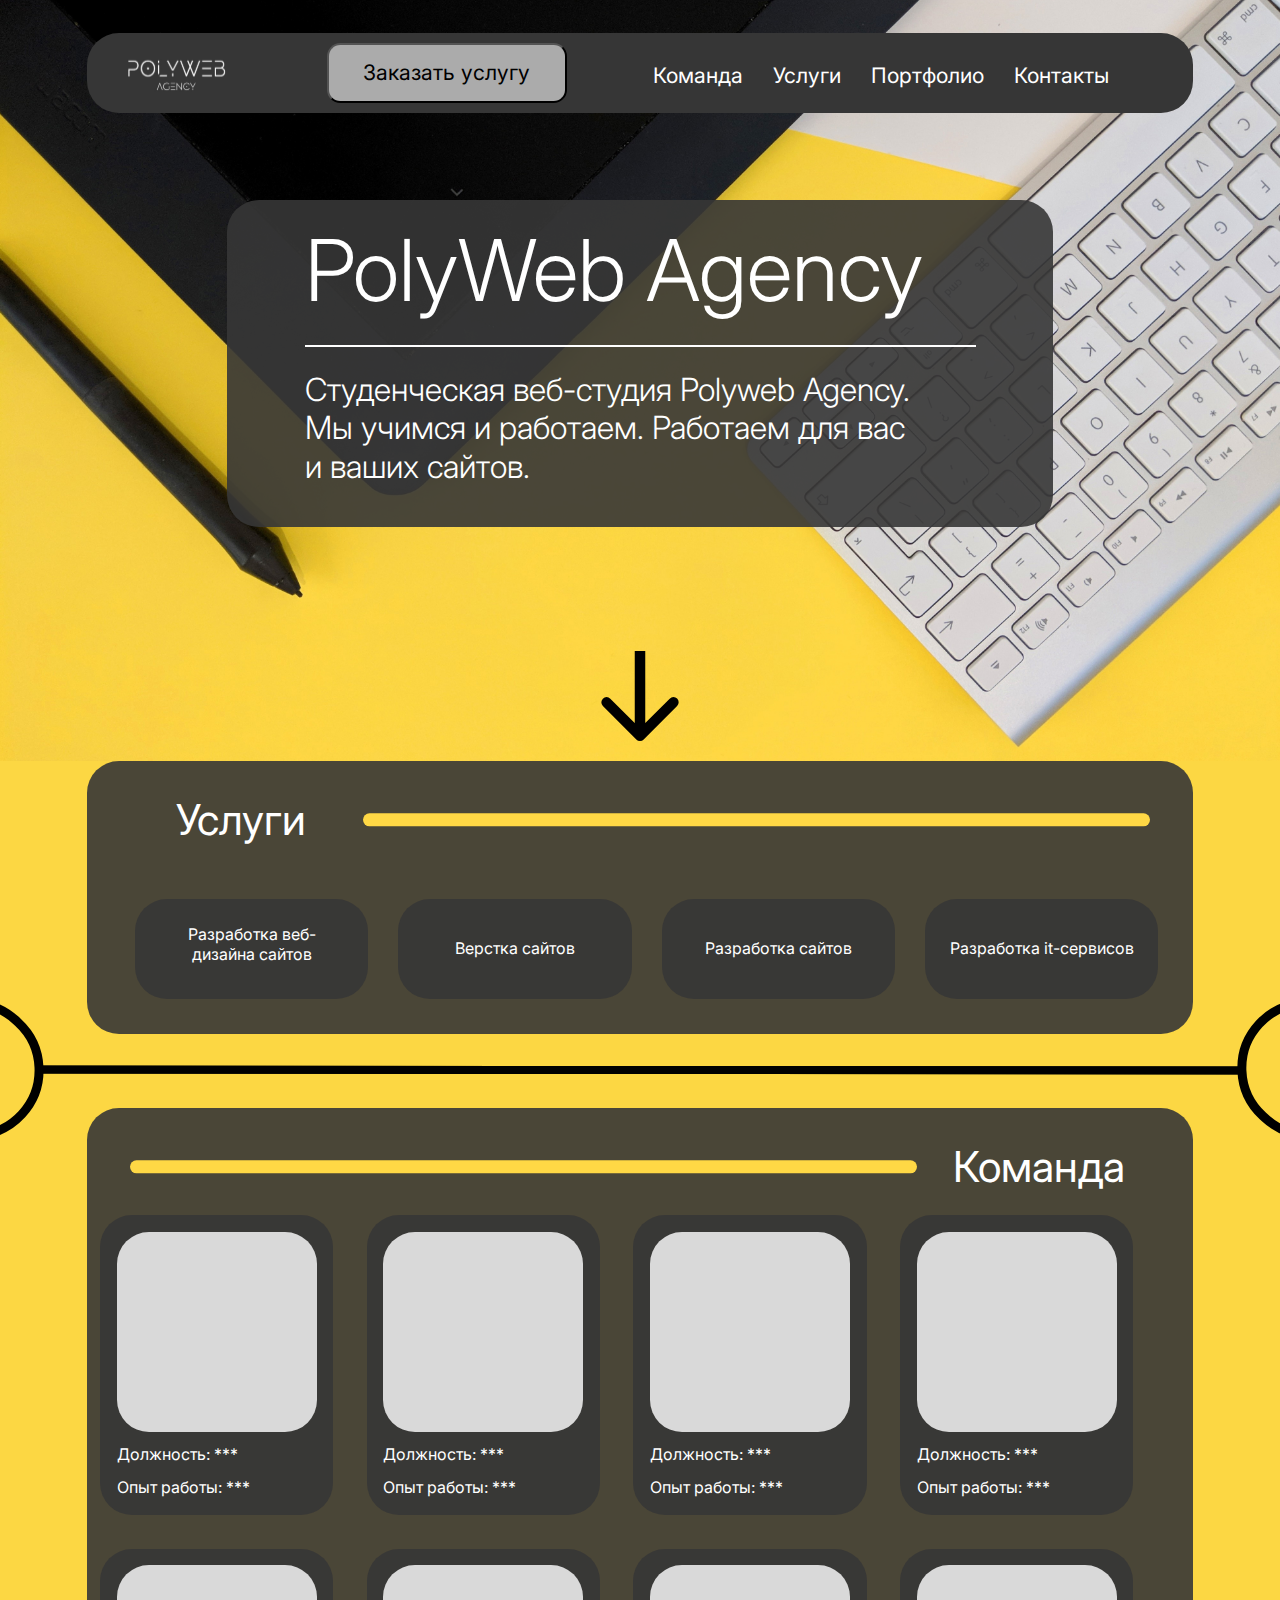
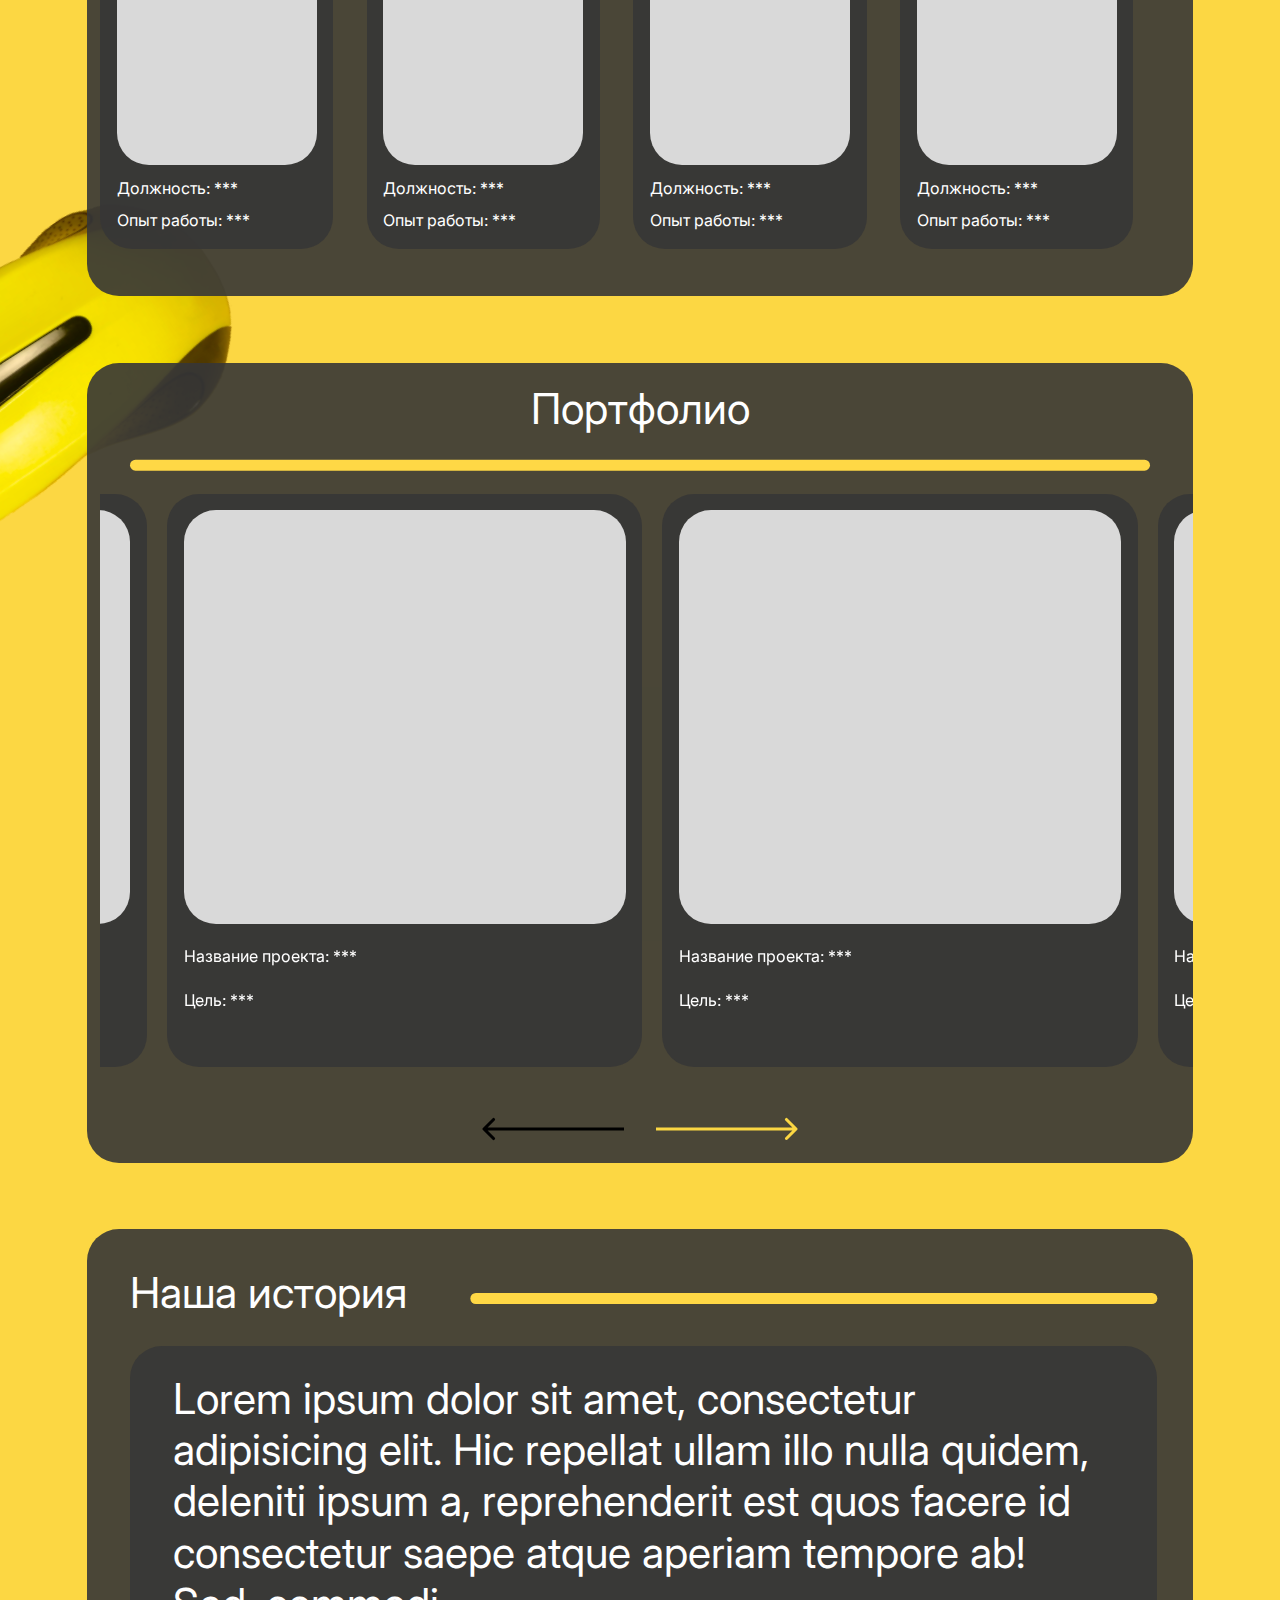
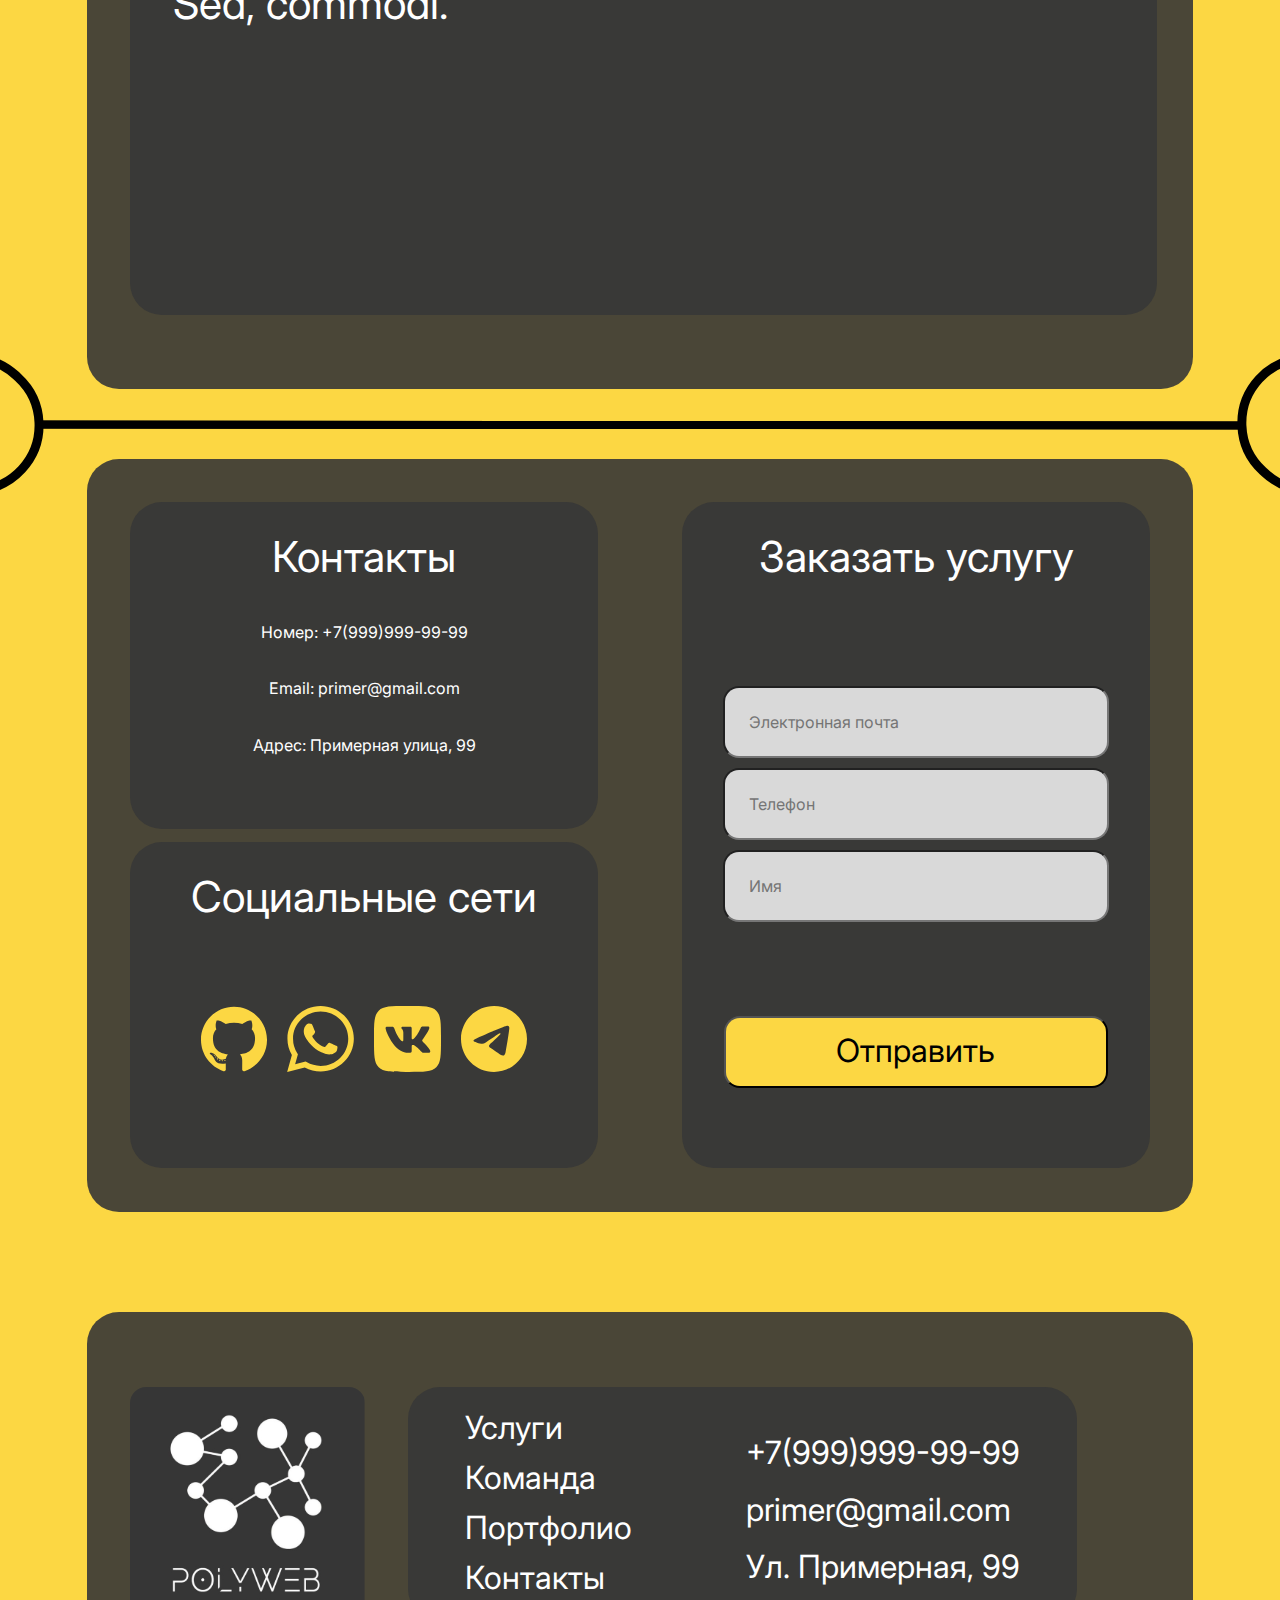
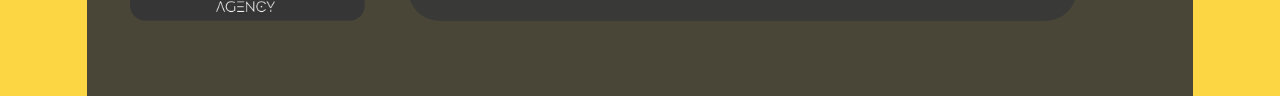
==== commit 2f70607e: "testing PolyWeb" ====
--- a/index.html
+++ b/index.html
@@ -1,437 +1 @@
-<!DOCTYPE html>
-<html lang="ru">
-<head>
-    <meta charset="UTF-8">
-    <meta name="viewport" content="width=device-width, initial-scale=1.0">
-    <meta http-equiv="X-UA-Compatible" content="ie=edge">
-    <title>Uber</title>
-    <link rel="shortcut icon" href="icons/favicon.ico" type="image/x-icon">
-    <link href="https://fonts.googleapis.com/css?family=Roboto:300,400,700&amp;subset=cyrillic-ext" rel="stylesheet">
-    <link rel="stylesheet" href="css/bootstrap-reboot.min.css">
-    <link rel="stylesheet" href="css/bootstrap-grid.min.css">
-    <link rel="stylesheet" href="https://use.fontawesome.com/releases/v5.8.2/css/all.css" integrity="sha384-oS3vJWv+0UjzBfQzYUhtDYW+Pj2yciDJxpsK1OYPAYjqT085Qq/1cq5FLXAZQ7Ay" crossorigin="anonymous">
-    <link rel="stylesheet" href="css/style.min.css">
-</head>
-<body>
-    <header>
-        <nav>
-            <div class="container">
-                <ul class="menu">
-                    <li class="menu_item"><a href="#" class="menu_link">Главная</a></li>
-                    <li class="menu_item"><a href="#require" class="menu_link">Со своим автомобилем</a></li>
-                    <li class="menu_item"><a href="#require" class="menu_link">На автомобиле компании</a></li>
-                    <li class="menu_item"><a href="#" class="menu_link">Требования</a></li>
-                    <li class="menu_item"><a href="#" class="menu_link">Контакты</a></li>
-                    <li class="menu_item"><a href="#" class="menu_link">Оставить заявку</a></li>
-                </ul>
-            </div>
-            <div class="hamburger">
-                <span></span>
-                <span></span>
-                <span></span>
-            </div>
-        </nav>
-        <div class="subheader">
-            <div class="container">
-                <div class="row">
-                    <div class="col-6 col-md-4 offset-md-1">
-                        <a href="#" class="subheader_logo"><img src="icons/logo.png" alt="logo"></a>
-                        <div class="subheader_official">Официальный партнер Uber в Москве</div>
-                    </div>
-    
-                    <div class="xs-hidden col-md-3 offset-md-1 col-xl-2 offset-xl-2">
-                        <div class="subheader_call">Звоните нам ежедневно</div>
-                        <a href="tel:84957970988" class="subheader_phone">8 495 797 09 88</a>
-                    </div>
-    
-                    <div class="col-6 col-md-3">
-                        <a href="tel:84957970988" class="xs-visible subheader_phone">8 495 797 09 88</a>
-                        <button class="subheader_btn">заказать звонок</button>
-                    </div>
-                </div>
-            </div>
-        </div>
-    </header>
-
-    <section class="promo">
-        <div class="container">
-            <div class="row">
-                <div class="col-md-12 offset-md-0 col-lg-10 offset-lg-1">
-                    <h1 class="promo_header">КОМПАНИЯ UBER PARTNERS!</h1>
-                    <h2 class="promo_subheader">ПРИГЛАШАЕМ ВОДИТЕЛЕЙ! НА СВОЕМ АВТО!</h2>
-                    <div class="promo_descr">
-                        Компания UBER  динамически развивающаяся. Компания на рынке занимает лидирующее место среди
-                        таксомоторных компаний, Компания абсолютно прозрачная вы можете контролировать все процессы у себя в личном кабинете. Бонуcная система.Помимо выполненной работы по заказам, компания начисляет бонусы за
-                        пиковое время.
-                        <br><br>
-                        Мы одни из партнеров и зарекомендовали себя как одна из лучших команд в городе Москве.  Водители у нас
-                        зарабатывают от 80000- 120000 в месяц.
-                    </div>
-                    <button class="promo_btn">ОТПРАВИТЬ ЗАЯВКУ!</button>
-                </div>
-            </div>
-        </div>
-    </section>
-
-    <section class="reasons">
-        <div class="container">
-            <div class="label">преимущества</div>
-            <h2 class="title">8 причин начать работать с нами</h2>
-            <div class="row">
-                <div class="col-md-6">
-                    <div class="reasons_block">
-                        <div class="reasons_round">
-                            <img src="icons/reasons/reason_1.png" alt="reason">
-                        </div>
-                        <div class="reasons_descr">
-                            <div class="reasons_subtitle">Никаких наличных, оплата происходит автоматически</div>
-                            <div class="reasons_text">
-                                Стоимость поездки оплачивается пассажиром с привязанной банковской карты, т.е. нет никаких рисков связанных с перевозкой наличности как для пассажира, так и для водителя, Вам не нужно искать мелкие деньги для размена.
-                            </div>
-                        </div>
-                    </div>
-                </div>
-                <div class="col-md-6">
-                    <div class="reasons_block">
-                        <div class="reasons_round">
-                            <img src="icons/reasons/reason_2.png" alt="reason">
-                        </div>
-                        <div class="reasons_descr">
-                            <div class="reasons_subtitle">Комиссия 8% + БОНУСЫ</div>
-                            <div class="reasons_text">
-                                У нас минимальная комиссия и мы выплачиваем бонусы за каждую поездку, некоторые наши конкуренты оставляют бонусы себе. Мы работаем честно и с нами водители зарабатывают больше!
-                            </div>
-                        </div>
-                    </div>
-                </div>
-                <div class="col-md-6">
-                    <div class="reasons_block">
-                        <div class="reasons_round">
-                            <img src="icons/reasons/reason_3.png" alt="reason">
-                        </div>
-                        <div class="reasons_descr">
-                            <div class="reasons_subtitle">Высокий доход с гарантированными выплатами</div>
-                            <div class="reasons_text">
-                                Мы выплачиваем заработную плату на личную банковскую карту водителя! Вам не нужно оформлять ООО, ИП, платить налоги, подавать декларацию, оплачивать бухгалтерские услуги и ведение банковского счета.
-                            </div>
-                        </div>
-                    </div>
-                </div>
-                <div class="col-md-6">
-                    <div class="reasons_block">
-                        <div class="reasons_round">
-                            <img src="icons/reasons/reason_4.png" alt="reason">
-                        </div>
-                        <div class="reasons_descr">
-                            <div class="reasons_subtitle">Работа в удобное время, никаких графиков</div>
-                            <div class="reasons_text">
-                                Вы просто нажимаете кнопку выйти на линию для начала работы, когда решите закончить, нажимаете выйти с линии. Вы можете подрабатывать только утром, вечером, в выходные или праздничные дни!
-                            </div>
-                        </div>
-                    </div>
-                </div>
-                <div class="col-md-6">
-                    <div class="reasons_block">
-                        <div class="reasons_round">
-                            <img src="icons/reasons/reason_5.png" alt="reason">
-                        </div>
-                        <div class="reasons_descr">
-                            <div class="reasons_subtitle">Комфортное, прозрачное и простое подключение</div>
-                            <div class="reasons_text">
-                                Мы подключаем дистанционно и бесплатно, Вам нет необходимости приезжать к нам! Вы присылаете нам копии документов, мы регистрируем Вас и присылаем данные для подключения, через 1-2 дня Вы можете начинать работать!
-                            </div>
-                        </div>
-                    </div>
-                </div>
-                <div class="col-md-6">
-                    <div class="reasons_block">
-                        <div class="reasons_round">
-                            <img src="icons/reasons/reason_6.png" alt="reason">
-                        </div>
-                        <div class="reasons_descr">
-                            <div class="reasons_subtitle">Всегда большое количество заказов</div>
-                            <div class="reasons_text">
-                                Приложение показывает, где на данный момент больше всего заказов и где действуют повышенные тарифы. У Вас не будет простоя и холостых пробегов. Наши пассажиры всегда приятные и абсолютно неконфликтные люди, которых приятно возить.
-                            </div>
-                        </div>
-                    </div>
-                </div>
-                <div class="col-md-6">
-                    <div class="reasons_block">
-                        <div class="reasons_round">
-                            <img src="icons/reasons/reason_7.png" alt="reason">
-                        </div>
-                        <div class="reasons_descr">
-                            <div class="reasons_subtitle">Круглосуточная поддержка</div>
-                            <div class="reasons_text">
-                                В Uber действует круглосуточная поддержка водителей по электронной почте. Если что-то непонятно, Вы всегда можете задать вопрос через On-line консультацию.
-                            </div>
-                        </div>
-                    </div>
-                </div>
-                <div class="col-md-6">
-                    <div class="reasons_block">
-                        <div class="reasons_round">
-                            <img src="icons/reasons/reason_8.png" alt="reason">
-                        </div>
-                        <div class="reasons_descr">
-                            <div class="reasons_subtitle">Без шашечек и наклеек</div>
-                            <div class="reasons_text">
-                                Вам не нужно менять цвет, устанавливать «шашки» на автомобиль и обклеивать его наклейками.
-                            </div>
-                        </div>
-                    </div>
-                </div>
-            </div>
-        </div>
-    </section>
-
-    <section class="mobile">
-        <div class="container">
-            <div class="label">возможности</div>
-            <h2 class="title">мобильное приложение убер</h2>
-            <div class="subtitle">Сделайте заказ, совершите поездку и оплатите ее стоимость, используя свой мобильный телефон</div>
-
-            <div class="row">
-                <div class="col-md-6 col-lg-4">
-                    <div class="mobile_item mobile_item_1">
-                        <div class="mobile_item_subtitle">
-                            оформление заказа одним касанием
-                        </div>
-                        <div class="mobile_item_plus"></div>
-                    </div>
-                </div>
-                <div class="col-md-6 col-lg-4">
-                    <div class="mobile_item mobile_item_2">
-                        <div class="mobile_item_subtitle">
-                            надежная подача
-                        </div>
-                        <div class="mobile_item_plus"></div>
-                    </div>
-                </div>
-                <div class="col-md-6 col-lg-4">
-                    <div class="mobile_item mobile_item_3">
-                        <div class="mobile_item_subtitle">
-                            прозрачные цены
-                        </div>
-                        <div class="mobile_item_plus"></div>
-                    </div>
-                </div>
-                <div class="col-md-6 col-lg-4">
-                    <div class="mobile_item mobile_item_4">
-                        <div class="mobile_item_subtitle">
-                            безналичная оплата
-                        </div>
-                        <div class="mobile_item_plus"></div>
-                    </div>
-                </div>
-                <div class="col-md-6 col-lg-4">
-                    <div class="mobile_item mobile_item_5">
-                        <div class="mobile_item_subtitle">
-                            обратная связь
-                        </div>
-                        <div class="mobile_item_plus"></div>
-                    </div>
-                </div>
-                <div class="col-md-6 col-lg-4">
-                    <div class="mobile_item mobile_item_6">
-                        <div class="mobile_item_subtitle">
-                            разделить стоимость поездки
-                        </div>
-                        <div class="mobile_item_plus"></div>
-                    </div>
-                </div>
-            </div>
-        </div>
-    </section>
-
-    <section class="choice">
-        <div class="container">
-            <div class="black"></div>
-            <div class="label label_white">возможности</div>
-            <h2 class="title title_white hidden-320">Выбор - отличная штука!</h2>
-            <div class="subtitle subtitle_white hidden-320">Закажите автомобиль, который подходит вам по стилю и бюджету</div>
-
-            <img src="img/car.png" alt="uber car" class="choice_img">
-            <div class="choice_descr">
-                Машины на каждый день.<br>
-                Лучше, быстрее и дешевле, чем такси
-            </div>
-        </div>
-    </section>
-
-    <section class="require" id="require">
-        <div class="container">
-            <div class="label">возможности</div>
-            <h2 class="title">условия и требования</h2>
-        <div class="row">
-            <div class="col-md-6">
-                <div class="require_block">
-                    <div class="require_title">
-                        УСЛОВИЯ: со своим авто:
-                    </div>
-                    <ul class="require_list">
-                        <li>Подключаем к системе UBER  под 10%.</li>
-                        <li>
-                            Ни каких взносов  0%!
-                        </li>
-                        <li>
-                            Можем подключать удаленно без приезда в офис
-                        </li>
-                        <li>
-                            ИП не требуется
-                        </li>
-                        <li>
-                            Заказы распределяются без учета рейтинга ближай-<br>шим водителям
-                        </li>
-                        <li>
-                            Работа только по безналичному расчету
-                        </li>
-                        <li>
-                            Деньги перечисляем на карту водителю или наличны-<br>ми в офисе
-                        </li>
-                    </ul>
-                    <div class="require_descr">
-                        В день заработок составляет 7000-12000р + бонус 3000т<br> рублей
-                    </div>
-                </div>
-            </div>
-            <div class="col-md-6">
-                <div class="require_block">
-                    <div class="require_title">
-                        УСЛОВИЯ: на авто компании:
-                    </div>
-                    <ul class="require_list">
-                        <li>
-                            Предоставляем авто без залога
-                        </li>
-                        <li>
-                            Без ежедневных выплат по аренде
-                        </li>
-                        <li>
-                            Среда пятница и суббота работа на компанию остальные дни вы работаете на себя
-                        </li>
-                    </ul>
-                </div>
-            </div>
-            <div class="col-md-6">
-                <div class="require_block require_block_nmb warning">
-                    <div class="require_title">
-                        ТРЕБОВАНИЕ:
-                    </div>
-                    <ul class="require_list">
-                        <li>
-                            Наличие автомобиля без рекламы
-                        </li>
-                        <li>
-                            Автомобиль не должен быть желтый и не с желтыми номерами
-                        </li>
-                        <li>
-                            Машина не старше 3 лет
-                        </li>
-                        <li>
-                            Стаж вождения не менее 3 лет
-                        </li>
-                        <li>
-                            Девайс на системе андроид 4.0и выше(самсунг)
-                        </li>
-                    </ul>
-                </div>
-            </div>
-            <div class="col-md-6">
-                <div class="require_block require_block_nmb warning">
-                    <div class="require_title">
-                        ДОКУМЕНТЫ:
-                    </div>
-                    <ul class="require_list">
-                        <li>
-                            Права 2 стороны
-                        </li>
-                        <li>
-                            Паспорт лицевая сторона
-                        </li>
-                        <li>
-                            СтС
-                        </li>
-                        <li>
-                            Лицензия( если есть)
-                        </li>
-                        <li>
-                            Номер телефона
-                        </li>
-                        <li>
-                            Номер карты для перечисления денег(указать в письме)!
-                        </li>
-                    </ul>
-                </div>
-            </div>
-        </div>
-        </div>
-    </section>
-
-    <section class="world">
-        <div class="container">
-            <div class="label label_white label_min">города</div>
-            <h2 class="title title_white">По всему миру</h2>
-            <div class="subtitle subtitle_white">Мы в вашем городе и по всему миру</div>
-
-            <a href="#" class="world_link">посмотреть все города</a>
-        </div>
-    </section>
-
-    <footer>
-        <div class="footer_divider"></div>
-        <div class="footer_wrapper">
-            <!-- Если не оборачивать каждый блок в обертку - получится криво -->
-            <div>
-                <div class="footer_social">
-                    <a href="#" class="footer_social_item">
-                        <i class="fab fa-facebook-f"></i>
-                    </a>
-                    <a href="#" class="footer_social_item">
-                        <i class="fab fa-twitter"></i>
-                    </a>
-                    <a href="#" class="footer_social_item">
-                        <i class="fab fa-linkedin"></i>
-                    </a>
-                    <a href="#" class="footer_social_item">
-                        <i class="fab fa-instagram"></i>
-                    </a>
-                </div>
-            </div>
-            <div>
-                <div class="footer_links">
-                    <div class="footer_links_main">
-                        <a href="#">на главную</a>
-                        <a href="#">города</a>
-                        <a href="#">для водителей</a>
-                    </div>
-                    <div class="footer_links_sub">
-                        <a href="#">центр поддержки</a>
-                        <a href="#">вакансии</a>
-                        <a href="#">разработчики</a>
-                        <a href="#">блог</a>
-                        <a href="#">о нас</a>
-                    </div>
-                    <a href="#" class="footer_links_lang">Русский</a>
-                </div>
-            </div>
-            <div>
-                <div class="footer_mobile">
-                    <a href="#">
-                        <img src="img/app_store.png" alt="App Store">
-                    </a>
-                    <a href="#">
-                        <img src="img/google_play.png" alt="Google play">
-                    </a>
-                    <a href="#">
-                        <img src="img/windows_store.png" alt="Windows store">
-                    </a>
-                </div>
-            </div>
-        </div>
-    </footer>
-
-    <script src="js/script.js"></script>
-</body>
-</html>+<!DOCTYPE html><html lang="en"><head><meta charset="UTF-8"><meta http-equiv="X-UA-Compatible" content="IE=edge"><meta name="viewport" content="width=device-width,initial-scale=1"><title>PolyWeb agency</title><link rel="stylesheet" href="css/reboot.css"><link rel="preconnect" href="https://fonts.googleapis.com"><link rel="preconnect" href="https://fonts.gstatic.com" crossorigin><link href="https://fonts.googleapis.com/css2?family=Inter:wght@300;400&display=swap" rel="stylesheet"><link rel="stylesheet" href="css/style.min.css"></head><body><header class="header"><div class="container header__container"><nav class="header__nav"><img class="header__nav__logo" src="img/logo/logonav.svg" alt="logo"> <button class="header__nav__button">Заказать услугу</button><ul class="header__list"><li><a class="header__list__item" href="#team">Команда</a></li><li><a class="header__list__item" href="#services">Услуги</a></li><li><a class="header__list__item" href="#portfolio">Портфолио</a></li><li><a class="header__list__item" href="#info">Контакты</a></li></ul></nav><div class="header__about"><h1 class="header__about__title title">PolyWeb Agency</h1><div class="header__about__line"></div><h3 class="header__about__text title title_h3">Студенческая веб-студия Polyweb Agency.<br>Мы учимся и работаем. Работаем для вас<br>и ваших сайтов.</h3></div><a href="#services" class="header__down"><img src="img/icons/Arrow.svg" alt="arrow"></a></div></header><main><section id="services" class="services"><div class="container services__container"><h2 class="services__title title title_h2">Услуги</h2><ul class="services__list"><li class="services__list__item">Разработка веб-<br>дизайна сайтов</li><li class="services__list__item">Верстка сайтов</li><li class="services__list__item">Разработка сайтов</li><li class="services__list__item">Разработка it-сервисов</li></ul></div></section><div class="line"></div><section id="team" class="team"><div class="container team__container"><h2 class="team__title title title_h2">Команда</h2><ul class="team__list"><li class="team__list__item"><div class="team__list__item__photo"></div><p class="team__list__item__job">Должность: ***</p><p class="team__list__item__exp">Опыт работы: ***</p></li><li class="team__list__item"><div class="team__list__item__photo"></div><p class="team__list__item__job">Должность: ***</p><p class="team__list__item__exp">Опыт работы: ***</p></li><li class="team__list__item"><div class="team__list__item__photo"></div><p class="team__list__item__job">Должность: ***</p><p class="team__list__item__exp">Опыт работы: ***</p></li><li class="team__list__item"><div class="team__list__item__photo"></div><p class="team__list__item__job">Должность: ***</p><p class="team__list__item__exp">Опыт работы: ***</p></li><li class="team__list__item"><div class="team__list__item__photo"></div><p class="team__list__item__job">Должность: ***</p><p class="team__list__item__exp">Опыт работы: ***</p></li><li class="team__list__item"><div class="team__list__item__photo"></div><p class="team__list__item__job">Должность: ***</p><p class="team__list__item__exp">Опыт работы: ***</p></li><li class="team__list__item"><div class="team__list__item__photo"></div><p class="team__list__item__job">Должность: ***</p><p class="team__list__item__exp">Опыт работы: ***</p></li><li class="team__list__item"><div class="team__list__item__photo"></div><p class="team__list__item__job">Должность: ***</p><p class="team__list__item__exp">Опыт работы: ***</p></li></ul></div></section><section id="portfolio" class="portfolio"><div class="container portfolio__container"><h2 class="portfolio__title title title_h2">Портфолио</h2><ul class="portfolio__slider"><li class="portfolio__slider__item"><div class="portfolio__slider__item__photo"><img src="" alt=""></div><p class="portfolio__slider__item__project">Название проекта: ***</p><p class="portfolio__slider__item__aim">Цель: ***</p></li><li class="portfolio__slider__item"><div class="portfolio__slider__item__photo"><img src="" alt=""></div><p class="portfolio__slider__item__project">Название проекта: ***</p><p class="portfolio__slider__item__aim">Цель: ***</p></li><li class="portfolio__slider__item"><div class="portfolio__slider__item__photo"><img src="" alt=""></div><p class="portfolio__slider__item__project">Название проекта: ***</p><p class="portfolio__slider__item__aim">Цель: ***</p></li><li class="portfolio__slider__item"><div class="portfolio__slider__item__photo"><img src="" alt=""></div><p class="portfolio__slider__item__project">Название проекта: ***</p><p class="portfolio__slider__item__aim">Цель: ***</p></li><li class="portfolio__slider__item"><div class="portfolio__slider__item__photo"><img src="" alt=""></div><p class="portfolio__slider__item__project">Название проекта: ***</p><p class="portfolio__slider__item__aim">Цель: ***</p></li></ul><div class="arrows"></div></div></section><section class="story"><div class="container story__container"><h2 class="story__title title title_h2">Наша история</h2><p class="story__text">Lorem ipsum dolor sit amet, consectetur adipisicing elit. Hic repellat ullam illo nulla quidem, deleniti ipsum a, reprehenderit est quos facere id consectetur saepe atque aperiam tempore ab! Sed, commodi.</p></div></section><div class="line"></div><section id="info" class="info"><div class="container info__container"><div class="info__item info__contacts"><h2 class="info__contacts__title title title_h2">Контакты</h2><p class="info__contacts__text">Номер: <a href="tel:+79999999999">+7(999)999-99-99</a></p><p class="info__contacts__text">Email: <a href="mailto:primer@gmail.com">primer@gmail.com</a></p><p class="info__contacts__text">Адрес: <a href="https://yandex.ru/maps/213/moscow/?ll=37.617700%2C55.755863&z=10" target="_blank" rel="noopener noreferrer">Примерная улица, 99</a></p></div><div class="info__item info__social"><h2 class="title title_h2 info__social__title">Социальные сети</h2><div class="info__social__links"><a class="info__social__link" href="#"><img src="img/icons/github.svg" alt="" class="info__social__gh"></a><a class="info__social__link" href="#"><img src="img/icons/whatsapp.svg" alt="" class="info__social__wu"></a><a class="info__social__link" href="#"><img src="img/icons/vk.svg" alt="" class="info__social__vk"></a><a class="info__social__link" href="#"><img src="img/icons/telegram.svg" alt="" class="info__social__tg"></a></div></div><div class="info__item info__order"><h2 class="title title_h2 info__order__title">Заказать услугу</h2><form class="info__order__form" action="#"><label for="mail" class="visually-hidden"></label> <input id="mail" class="info__order__form__mail info__order__form__input" required placeholder="Электронная почта" type="email"> <label for="phone" class="visually-hidden"></label> <input id="phone" class="info__order__form__phone info__order__form__input" required placeholder="Телефон"> <label for="name" class="visually-hidden"></label> <input id="name" class="info__order__form__name info__order__form__input" required placeholder="Имя" type="text"> <button type="submit" class="info__order__form__btn">Отправить</button></form></div></div></section></main><footer class="footer"><div class="container footer__container"><img class="footer__logo" src="img/logo/logofooter.svg" alt="logo"><div class="footer__info"><div class="footer__info__links"><a href="#services" class="footer__info__links__link">Услуги</a> <a href="#team" class="footer__info__links__link">Команда</a> <a href="#portfolio" class="footer__info__links__link">Портфолио</a> <a href="#contacts" class="footer__info__links__link">Контакты</a></div><div class="footer__info__text"><p class="footer__info__text__1">+7(999)999-99-99</p><p class="footer__info__text__1">primer@gmail.com</p><p class="footer__info__text__1">Ул. Примерная, 99</p></div></div></div></footer><script src="js/jquery.js"></script><script src="js/slick.min.js"></script><script src="js/script.js"></script></body></html>--- a/css/reboot.css
+++ b/css/reboot.css
@@ -0,0 +1,7 @@
+/*!
+ * Bootstrap Reboot v5.2.2 (https://getbootstrap.com/)
+ * Copyright 2011-2022 The Bootstrap Authors
+ * Copyright 2011-2022 Twitter, Inc.
+ * Licensed under MIT (https://github.com/twbs/bootstrap/blob/main/LICENSE)
+ */:root{--bs-blue:#0d6efd;--bs-indigo:#6610f2;--bs-purple:#6f42c1;--bs-pink:#d63384;--bs-red:#dc3545;--bs-orange:#fd7e14;--bs-yellow:#ffc107;--bs-green:#198754;--bs-teal:#20c997;--bs-cyan:#0dcaf0;--bs-black:#000;--bs-white:#fff;--bs-gray:#6c757d;--bs-gray-dark:#343a40;--bs-gray-100:#f8f9fa;--bs-gray-200:#e9ecef;--bs-gray-300:#dee2e6;--bs-gray-400:#ced4da;--bs-gray-500:#adb5bd;--bs-gray-600:#6c757d;--bs-gray-700:#495057;--bs-gray-800:#343a40;--bs-gray-900:#212529;--bs-primary:#0d6efd;--bs-secondary:#6c757d;--bs-success:#198754;--bs-info:#0dcaf0;--bs-warning:#ffc107;--bs-danger:#dc3545;--bs-light:#f8f9fa;--bs-dark:#212529;--bs-primary-rgb:13,110,253;--bs-secondary-rgb:108,117,125;--bs-success-rgb:25,135,84;--bs-info-rgb:13,202,240;--bs-warning-rgb:255,193,7;--bs-danger-rgb:220,53,69;--bs-light-rgb:248,249,250;--bs-dark-rgb:33,37,41;--bs-white-rgb:255,255,255;--bs-black-rgb:0,0,0;--bs-body-color-rgb:33,37,41;--bs-body-bg-rgb:255,255,255;--bs-font-sans-serif:system-ui,-apple-system,"Segoe UI",Roboto,"Helvetica Neue","Noto Sans","Liberation Sans",Arial,sans-serif,"Apple Color Emoji","Segoe UI Emoji","Segoe UI Symbol","Noto Color Emoji";--bs-font-monospace:SFMono-Regular,Menlo,Monaco,Consolas,"Liberation Mono","Courier New",monospace;--bs-gradient:linear-gradient(180deg, rgba(255, 255, 255, 0.15), rgba(255, 255, 255, 0));--bs-body-font-family:var(--bs-font-sans-serif);--bs-body-font-size:1rem;--bs-body-font-weight:400;--bs-body-line-height:1.5;--bs-body-color:#212529;--bs-body-bg:#fff;--bs-border-width:1px;--bs-border-style:solid;--bs-border-color:#dee2e6;--bs-border-color-translucent:rgba(0, 0, 0, 0.175);--bs-border-radius:0.375rem;--bs-border-radius-sm:0.25rem;--bs-border-radius-lg:0.5rem;--bs-border-radius-xl:1rem;--bs-border-radius-2xl:2rem;--bs-border-radius-pill:50rem;--bs-link-color:#0d6efd;--bs-link-hover-color:#0a58ca;--bs-code-color:#d63384;--bs-highlight-bg:#fff3cd}*,::after,::before{box-sizing:border-box}@media (prefers-reduced-motion:no-preference){:root{scroll-behavior:smooth}}body{margin:0;font-family:var(--bs-body-font-family);font-size:var(--bs-body-font-size);font-weight:var(--bs-body-font-weight);line-height:var(--bs-body-line-height);color:var(--bs-body-color);text-align:var(--bs-body-text-align);background-color:var(--bs-body-bg);-webkit-text-size-adjust:100%;-webkit-tap-highlight-color:transparent}hr{margin:1rem 0;color:inherit;border:0;border-top:1px solid;opacity:.25}h1,h2,h3,h4,h5,h6{margin-top:0;margin-bottom:.5rem;font-weight:500;line-height:1.2}h1{font-size:calc(1.375rem + 1.5vw)}@media (min-width:1200px){h1{font-size:2.5rem}}h2{font-size:calc(1.325rem + .9vw)}@media (min-width:1200px){h2{font-size:2rem}}h3{font-size:calc(1.3rem + .6vw)}@media (min-width:1200px){h3{font-size:1.75rem}}h4{font-size:calc(1.275rem + .3vw)}@media (min-width:1200px){h4{font-size:1.5rem}}h5{font-size:1.25rem}h6{font-size:1rem}p{margin-top:0;margin-bottom:1rem}abbr[title]{-webkit-text-decoration:underline dotted;text-decoration:underline dotted;cursor:help;-webkit-text-decoration-skip-ink:none;text-decoration-skip-ink:none}address{margin-bottom:1rem;font-style:normal;line-height:inherit}ol,ul{padding-left:2rem}dl,ol,ul{margin-top:0;margin-bottom:1rem}ol ol,ol ul,ul ol,ul ul{margin-bottom:0}dt{font-weight:700}dd{margin-bottom:.5rem;margin-left:0}blockquote{margin:0 0 1rem}b,strong{font-weight:bolder}small{font-size:.875em}mark{padding:.1875em;background-color:var(--bs-highlight-bg)}sub,sup{position:relative;font-size:.75em;line-height:0;vertical-align:baseline}sub{bottom:-.25em}sup{top:-.5em}a{color:var(--bs-link-color);text-decoration:underline}a:hover{color:var(--bs-link-hover-color)}a:not([href]):not([class]),a:not([href]):not([class]):hover{color:inherit;text-decoration:none}code,kbd,pre,samp{font-family:var(--bs-font-monospace);font-size:1em}pre{display:block;margin-top:0;margin-bottom:1rem;overflow:auto;font-size:.875em}pre code{font-size:inherit;color:inherit;word-break:normal}code{font-size:.875em;color:var(--bs-code-color);word-wrap:break-word}a>code{color:inherit}kbd{padding:.1875rem .375rem;font-size:.875em;color:var(--bs-body-bg);background-color:var(--bs-body-color);border-radius:.25rem}kbd kbd{padding:0;font-size:1em}figure{margin:0 0 1rem}img,svg{vertical-align:middle}table{caption-side:bottom;border-collapse:collapse}caption{padding-top:.5rem;padding-bottom:.5rem;color:#6c757d;text-align:left}th{text-align:inherit;text-align:-webkit-match-parent}tbody,td,tfoot,th,thead,tr{border-color:inherit;border-style:solid;border-width:0}label{display:inline-block}button{border-radius:0}button:focus:not(:focus-visible){outline:0}button,input,optgroup,select,textarea{margin:0;font-family:inherit;font-size:inherit;line-height:inherit}button,select{text-transform:none}[role=button]{cursor:pointer}select{word-wrap:normal}select:disabled{opacity:1}[list]:not([type=date]):not([type=datetime-local]):not([type=month]):not([type=week]):not([type=time])::-webkit-calendar-picker-indicator{display:none!important}[type=button],[type=reset],[type=submit],button{-webkit-appearance:button}[type=button]:not(:disabled),[type=reset]:not(:disabled),[type=submit]:not(:disabled),button:not(:disabled){cursor:pointer}::-moz-focus-inner{padding:0;border-style:none}textarea{resize:vertical}fieldset{min-width:0;padding:0;margin:0;border:0}legend{float:left;width:100%;padding:0;margin-bottom:.5rem;font-size:calc(1.275rem + .3vw);line-height:inherit}@media (min-width:1200px){legend{font-size:1.5rem}}legend+*{clear:left}::-webkit-datetime-edit-day-field,::-webkit-datetime-edit-fields-wrapper,::-webkit-datetime-edit-hour-field,::-webkit-datetime-edit-minute,::-webkit-datetime-edit-month-field,::-webkit-datetime-edit-text,::-webkit-datetime-edit-year-field{padding:0}::-webkit-inner-spin-button{height:auto}[type=search]{outline-offset:-2px;-webkit-appearance:textfield}::-webkit-search-decoration{-webkit-appearance:none}::-webkit-color-swatch-wrapper{padding:0}::-webkit-file-upload-button{font:inherit;-webkit-appearance:button}::file-selector-button{font:inherit;-webkit-appearance:button}output{display:inline-block}iframe{border:0}summary{display:list-item;cursor:pointer}progress{vertical-align:baseline}[hidden]{display:none!important}
+/*# sourceMappingURL=bootstrap-reboot.min.css.map */--- a/css/style.min.css
+++ b/css/style.min.css
@@ -1,2 +1 @@
-*{font-family:'Roboto', sans-serif}header{position:relative;height:50px}nav{position:fixed;width:100%;height:50px;background-color:#212121;z-index:5}.hamburger{display:none}.menu{display:-webkit-box;display:-ms-flexbox;display:flex;-webkit-box-pack:justify;-ms-flex-pack:justify;justify-content:space-between;padding:13px 70px;margin:0;list-style-type:none}.menu_link{color:#ffffff;font-size:15px;font-weight:300}.menu_link:hover{text-decoration:none;color:#1eacc7}.menu_item{border-right:2px dotted black;padding-right:28px}.menu_item:last-child{border-right:none}.subheader{position:absolute;top:50px;width:100%;height:84px;background-color:rgba(0,0,0,0.6)}.subheader_logo{display:block;max-width:100%;margin-top:16px}.subheader_official{margin-top:6px;opacity:0.5;color:#ffffff;font-size:13px;font-weight:400}.subheader_call{color:#ffffff;font-size:12px;font-weight:300;margin-top:19px;text-align:right}.subheader_phone{display:block;margin-top:8px;color:#ffffff;font-size:22px;font-weight:400;text-transform:uppercase;text-align:right;line-height:12px}.subheader_phone:hover{text-decoration:none;color:#fff}.subheader_btn{margin-top:19px;width:172px;height:46px;-webkit-box-shadow:inset 0 -3px 0 rgba(0,0,0,0.12);box-shadow:inset 0 -3px 0 rgba(0,0,0,0.12);border:none;border-radius:4px;background-image:-webkit-gradient(linear, left bottom, left top, from(#1eacc7), to(#4ce2ff));background-image:linear-gradient(to top, #1eacc7 0%, #4ce2ff 100%);text-shadow:1px 1px 0 rgba(0,0,0,0.21);color:#ffffff;font-size:14px;font-weight:400;text-transform:uppercase}.subheader_btn:hover{background-image:none;background-color:#1eacc7}.promo{min-height:800px;background:url("../img/bg/main_bg.jpg") center center/cover no-repeat;padding:150px 0 135px 0}.promo_header{color:#ffffff;font-weight:700;text-transform:uppercase;font-size:60px;line-height:60px;margin:0;text-align:center}.promo_subheader{color:#ffffff;font-weight:700;text-transform:uppercase;font-size:36px;line-height:36px;margin:0;margin-top:22px;text-align:center}.promo_descr{color:#ffffff;font-size:18px;font-weight:400;line-height:24px;text-align:center;margin-top:23px}.promo_btn{display:block;margin:118px auto 0 auto;width:259px;height:63px;-webkit-box-shadow:inset 0 -4px 0 rgba(0,0,0,0.12);box-shadow:inset 0 -4px 0 rgba(0,0,0,0.12);border:none;border-radius:4px;background-image:-webkit-gradient(linear, left bottom, left top, from(#1eacc7), to(#4ce2ff));background-image:linear-gradient(to top, #1eacc7 0%, #4ce2ff 100%);text-shadow:1px 1px 0 rgba(0,0,0,0.21);color:#ffffff;font-size:18px;font-weight:400;text-transform:uppercase}.promo_btn:hover{background-image:none;background-color:#1eacc7}.reasons{padding:71px 0 65px 0}.reasons_block{display:-webkit-box;display:-ms-flexbox;display:flex;-webkit-box-pack:center;-ms-flex-pack:center;justify-content:center;-webkit-box-align:center;-ms-flex-align:center;align-items:center;margin-top:35px}.reasons_round{display:-webkit-box;display:-ms-flexbox;display:flex;-webkit-box-pack:center;-ms-flex-pack:center;justify-content:center;-webkit-box-align:center;-ms-flex-align:center;align-items:center;margin-right:26px;width:113px;height:113px;background-color:#1eacc7;border-radius:100%}.reasons_descr{width:343px}.reasons_subtitle{line-height:21px;color:#1eacc7;font-size:17px;font-weight:400}.reasons_text{color:#202020;font-size:15px;font-weight:300;line-height:21px}.label{position:relative;margin:0 auto;height:24px;width:112px;padding:5px 12px;background-color:#000000;color:#ffffff;font-size:11px;font-weight:300;text-transform:uppercase;text-align:center;z-index:2}.label_white{background-color:#fff;color:#000}.label_min{width:76px}.title{position:relative;margin-bottom:0;margin-top:38px;color:#222222;font-size:38px;line-height:38px;font-weight:700;text-transform:uppercase;text-align:center;z-index:2}.title_white{color:#fff}.subtitle{position:relative;margin-top:19px;color:#222222;font-size:17px;font-weight:400;text-align:center;z-index:2}.subtitle_white{color:#fff}.mobile{min-height:864px;padding:48px 0 79px 0;background:url("../img/bg/mobile_app.png") center center/cover no-repeat}.mobile .row{margin-top:32px}.mobile_item{position:relative;width:320px;height:280px;margin:0 auto;margin-bottom:19px;padding-top:92px}.mobile_item_1{background:url("../img/bg/mobile_screen_1.jpg") center center/cover no-repeat}.mobile_item_2{background:url("../img/bg/mobile_screen_2.jpg") center center/cover no-repeat}.mobile_item_3{background:url("../img/bg/mobile_screen_3.jpg") center center/cover no-repeat}.mobile_item_4{background:url("../img/bg/mobile_screen_4.jpg") center center/cover no-repeat}.mobile_item_5{background:url("../img/bg/mobile_screen_5.jpg") center center/cover no-repeat}.mobile_item_6{background:url("../img/bg/mobile_screen_6.jpg") center center/cover no-repeat}.mobile_item_subtitle{color:#ffffff;font-size:24px;font-weight:400;line-height:31px;text-transform:uppercase;text-align:center}.mobile_item_plus{display:-webkit-box;display:-ms-flexbox;display:flex;-webkit-box-pack:center;-ms-flex-pack:center;justify-content:center;-webkit-box-align:center;-ms-flex-align:center;align-items:center;position:absolute;bottom:35px;left:50%;-webkit-transform:translateX(-50%);transform:translateX(-50%);width:26px;height:26px;background-color:#000000;margin:0 auto;border-radius:100%;cursor:pointer}.mobile_item_plus:before{content:'';display:block;width:14px;height:2px;background-color:#1eacc7;-webkit-transition:0.3s all;transition:0.3s all}.mobile_item_plus:after{content:'';position:absolute;left:50%;-webkit-transform:translateX(-50%);transform:translateX(-50%);display:block;height:14px;width:2px;background-color:#1eacc7;-webkit-transition:0.3s all;transition:0.3s all}.mobile_item_plus:hover:before,.mobile_item_plus:hover:after{background-color:#ff5656}.choice{position:relative;min-height:895px;padding:57px 0 138px 0;background:url("../img/bg/mobile_app.png") center center/cover no-repeat}.choice_img{position:relative;display:block;margin:56px auto 0 auto;z-index:2}.choice_descr{text-align:center;color:#222222;font-size:17px;font-weight:300;line-height:24px}.choice .black{position:absolute;top:0;left:0;height:499px;width:100%;background-color:#070716;z-index:1}.require{padding:68px 0 84px 0}.require_block{margin:33px 0}.require_block_nmb{margin-bottom:0px}.require_title{color:#1ca8c3;font-size:22px;font-weight:400}.require_list{list-style-type:none;padding-left:50px;margin-top:22px}.require_list li{position:relative;font-size:17px;font-weight:300;line-height:24px;margin-bottom:10px}.require_list li:before{content:'';display:block;position:absolute;left:-32px;top:3px;width:21px;height:20px;background:url("../icons/check_blue.svg") center center/cover no-repeat}.require_descr{margin-top:25px;font-size:17px;font-weight:300;line-height:24px;color:#1ca8c3}.require .warning .require_title{color:#ff5656}.require .warning .require_list li:before{background:url("../icons/check_red.svg") center center/cover no-repeat}.world{position:relative;min-height:717px;padding:49px 0;background:url("../img/bg/map.jpg") center center/cover no-repeat}.world_link{position:absolute;left:50%;-webkit-transform:translateX(-50%);transform:translateX(-50%);bottom:49px;text-align:center;font-size:15px;font-weight:400;line-height:68px;text-transform:uppercase;color:#1fbad6}.world_link:hover{text-decoration:none;color:#fff}footer{padding:14px 23px 39px 23px}footer a:hover{text-decoration:none}.footer_divider{width:299px;height:4px;background-color:#1fbad6;margin:0 auto}.footer_wrapper{display:-webkit-box;display:-ms-flexbox;display:flex;-webkit-box-pack:justify;-ms-flex-pack:justify;justify-content:space-between;-webkit-box-align:start;-ms-flex-align:start;align-items:flex-start;padding-top:32px}.footer_wrapper>div{width:33%}.footer_wrapper>div:nth-child(3){display:-webkit-box;display:-ms-flexbox;display:flex;-webkit-box-pack:end;-ms-flex-pack:end;justify-content:flex-end}.footer_social{width:160px;display:-webkit-box;display:-ms-flexbox;display:flex;-webkit-box-pack:justify;-ms-flex-pack:justify;justify-content:space-between}.footer_social_item{display:-webkit-box;display:-ms-flexbox;display:flex;-webkit-box-pack:center;-ms-flex-pack:center;justify-content:center;-webkit-box-align:center;-ms-flex-align:center;align-items:center;margin:0 4px;width:32px;height:32px;background-color:#070716;border-radius:100%}.footer_social_item i{color:#fff}.footer_links{width:390px;margin:0 auto}.footer_links_main{display:-webkit-box;display:-ms-flexbox;display:flex;-webkit-box-pack:justify;-ms-flex-pack:justify;justify-content:space-between;padding:0 10px}.footer_links_main a{color:#070716;font-size:15px;font-weight:300;text-transform:uppercase}.footer_links_sub{display:-webkit-box;display:-ms-flexbox;display:flex;-webkit-box-pack:justify;-ms-flex-pack:justify;justify-content:space-between;margin-top:10px}.footer_links_sub a{color:#999999;font-size:11px;font-weight:300;text-transform:uppercase}.footer_links_lang{display:block;margin:0 auto;color:#1fbad6;font-size:11px;font-weight:400;margin-top:19px;text-transform:uppercase;text-align:center}.xs-visible{display:none}@media (max-width: 1200px){.menu_item{padding-right:20px}.menu_link{font-size:13px}.promo_header{font-size:50px}.reasons_block{-webkit-box-align:start;-ms-flex-align:start;align-items:flex-start}.reasons_descr{width:300px}.mobile_item{width:290px}.mobile_item_subtitle{font-size:22px}.choice{padding:55px 0;min-height:840px}.require br{display:none}.footer_wrapper>div{width:50%}.footer_wrapper>div:nth-child(1){width:25%}.footer_wrapper>div:nth-child(3){width:25%;display:-webkit-box;display:-ms-flexbox;display:flex;-webkit-box-pack:end;-ms-flex-pack:end;justify-content:flex-end}.footer_mobile{display:-webkit-box;display:-ms-flexbox;display:flex}.footer_mobile a{margin:0 3px}.footer_mobile a img{width:100%}}@media (max-width: 991px){.title{font-size:28px}.menu_item{padding-right:8px}.menu_link{font-size:10px}.subheader_logo img{width:100%}.subheader_official{font-size:11px}.subheader_phone{font-size:18px}.subheader_btn{margin-top:21px;height:40px;width:100%}.promo_header{font-size:40px}.promo_subheader{font-size:30px}.reasons_block{-webkit-box-orient:vertical;-webkit-box-direction:normal;-ms-flex-direction:column;flex-direction:column;-webkit-box-align:center;-ms-flex-align:center;align-items:center}.reasons_round{margin-right:0}.reasons_descr{width:300px;margin-top:20px}.choice{min-height:800px}.choice_img{width:100%}.world{min-height:650px}.footer_wrapper{-ms-flex-wrap:wrap;flex-wrap:wrap}.footer_wrapper>div{width:100%;display:-webkit-box;display:-ms-flexbox;display:flex;-webkit-box-pack:center;-ms-flex-pack:center;justify-content:center;margin-bottom:20px}.footer_wrapper>div:nth-child(1){width:100%}.footer_wrapper>div:nth-child(3){width:100%;-webkit-box-pack:center;-ms-flex-pack:center;justify-content:center}}@media (max-width: 767px){.title{margin-top:25px}.menu{position:fixed;-webkit-box-orient:vertical;-webkit-box-direction:normal;-ms-flex-direction:column;flex-direction:column;-webkit-box-pack:center;-ms-flex-pack:center;justify-content:center;-webkit-box-align:center;-ms-flex-align:center;align-items:center;top:0;left:-100%;width:50%;height:100vh;padding:20px 15px;background-color:rgba(0,0,0,0.8);-webkit-transition:0.6s all;transition:0.6s all}.menu_active{left:0}.menu_item{padding-right:0;border:none;margin:10px 0}.menu_link{font-size:20px}.hamburger{display:block;position:absolute;right:10px;top:50%;-webkit-transform:translateY(-50%);transform:translateY(-50%);width:26px;height:12px}.hamburger span{display:block;height:2px;width:100%;background-color:#fff;margin-bottom:2px;-webkit-transition:0.5s all;transition:0.5s all}.hamburger_active span{margin-bottom:-2px}.hamburger_active span:nth-child(1){-webkit-transform:translateY(3px) rotate(-45deg);transform:translateY(3px) rotate(-45deg)}.hamburger_active span:nth-child(2){display:none}.hamburger_active span:nth-child(3){-webkit-transform:translateY(3px) rotate(45deg);transform:translateY(3px) rotate(45deg)}.xs-hidden{display:none}.xs-visible{display:block}.subheader_phone{display:block;margin-top:10px;color:#ffffff;font-size:16px;font-weight:400;text-transform:uppercase;text-align:center}.subheader_btn{display:block;width:200px;height:40px;margin:0 auto;margin-top:10px}.promo_header{line-height:45px}.reasons{padding:40px 0}.reasons_descr{width:350px}.reasons_subtitle{text-align:center}.reasons_text{margin-top:10px}.mobile{padding:40px 0}.choice{min-height:600px;padding:40px 0}.require{padding:40px 0}.world{min-height:450px}}@media (max-width: 575px){nav{height:30px}header{height:30px}.title{font-size:16px;margin-top:15px;line-height:16px}.subtitle{font-size:14px;line-height:21px;margin-top:11px}.subheader{height:60px;top:30px}.subheader_official{display:none}.subheader_logo{margin-top:16px}.subheader_phone{font-size:12px;font-weight:400;text-transform:uppercase;margin-top:11px}.subheader_btn{width:110px;height:22px;font-size:9px;margin-top:6px}.subheader_btn:hover{background-image:-webkit-gradient(linear, left bottom, left top, from(#1eacc7), to(#4ce2ff));background-image:linear-gradient(to top, #1eacc7 0%, #4ce2ff 100%)}.promo{min-height:400px;padding:93px 0 35px 0}.promo_descr{display:none}.promo_header{font-size:30px;padding:0 24px;line-height:35px}.promo_subheader{font-size:20px;margin-top:33px;padding:0 10px;line-height:30px}.promo_btn{width:210px;height:50px;margin-top:72px;font-size:16px}.promo_btn:hover{background-image:-webkit-gradient(linear, left bottom, left top, from(#1eacc7), to(#4ce2ff));background-image:linear-gradient(to top, #1eacc7 0%, #4ce2ff 100%)}.menu{width:85%}.menu_item{width:100%;text-align:center;padding:5px 0}.menu_link{display:block}.hamburger_active span:nth-child(1){-webkit-transform:translateY(5px) rotate(-45deg);transform:translateY(5px) rotate(-45deg)}.hamburger_active span:nth-child(3){-webkit-transform:translateY(5px) rotate(45deg);transform:translateY(5px) rotate(45deg)}.reasons{padding:22px 0 36px 0}.reasons_block{margin-top:26px}.reasons_round{width:100px;height:100px}.reasons_descr{width:100%;margin-top:27px}.reasons_subtitle{font-size:16px;text-align:left}.reasons_text{margin-top:0}.mobile{padding:20px 0 40px 0}.mobile .row{margin-top:30px}.mobile_item{height:254px;padding:81px 40px 0 40px}.mobile_item_subtitle{font-size:18px;line-height:31px}.mobile_item_plus{bottom:28px}.mobile_item_plus:hover:before,.mobile_item_plus:hover:after{background-color:#1eacc7}.choice{padding:25px 0 33px 0;min-height:390px;background:#000}.choice_img{margin-top:35px}.choice_descr{margin-top:23px;color:#ffffff;font-size:17px;font-weight:300;line-height:24px}.choice .black{display:none}.hidden-320{display:none}.require{padding:25px}.require_block{margin:30px 0 0 0}.require_title{font-size:16px}.require_list{padding-left:30px;margin-top:5px}.require_list li{font-size:14px;margin-bottom:5px;line-height:20px}.require_descr{font-size:14px;margin-top:15px}.world{min-height:360px;padding:25px 0 30px 0}.world_link{width:200px;display:block;bottom:30px;line-height:15px}footer{padding:25px 0 20px 0}.footer_divider{width:253px;margin:0 auto}.footer_wrapper{padding-top:22px}.footer_wrapper>div{margin-bottom:20px}.footer_wrapper>div:nth-child(1){-webkit-box-ordinal-group:3;-ms-flex-order:2;order:2}.footer_wrapper>div:nth-child(2){-webkit-box-ordinal-group:2;-ms-flex-order:1;order:1}.footer_wrapper>div:nth-child(3){-webkit-box-ordinal-group:4;-ms-flex-order:3;order:3}.footer_links{width:290px}.footer_links_main{padding:0;font-size:14px}.footer_links_sub{-ms-flex-wrap:wrap;flex-wrap:wrap;-webkit-box-pack:center;-ms-flex-pack:center;justify-content:center}.footer_links_sub a{margin:0 7px}.footer_links_lang{margin-top:10px}}
-/*# sourceMappingURL=style.min.css.map */+.slick-slider{position:relative;display:block;box-sizing:border-box;-webkit-user-select:none;-moz-user-select:none;-ms-user-select:none;user-select:none;-webkit-touch-callout:none;-khtml-user-select:none;-ms-touch-action:pan-y;touch-action:pan-y;-webkit-tap-highlight-color:transparent}.slick-list{position:relative;display:block;overflow:hidden;margin:0;padding:0}.slick-list:focus{outline:0}.slick-list.dragging{cursor:pointer;cursor:hand}.slick-slider .slick-list,.slick-slider .slick-track{-webkit-transform:translate3d(0,0,0);-moz-transform:translate3d(0,0,0);-ms-transform:translate3d(0,0,0);-o-transform:translate3d(0,0,0);transform:translate3d(0,0,0)}.slick-track{position:relative;top:0;left:0;display:block;margin-left:auto;margin-right:auto}.slick-track:after,.slick-track:before{display:table;content:''}.slick-track:after{clear:both}.slick-loading .slick-track{visibility:hidden}.slick-slide{display:none;float:left;height:100%;min-height:1px}[dir=rtl] .slick-slide{float:right}.slick-slide img{display:block}.slick-slide.slick-loading img{display:none}.slick-slide.dragging img{pointer-events:none}.slick-initialized .slick-slide{display:block}.slick-loading .slick-slide{visibility:hidden}.slick-vertical .slick-slide{display:block;height:auto;border:1px solid transparent}.slick-arrow.slick-hidden{display:none}*{font-family:Inter,sans-serif;color:#fff}html{font-size:.5208333333vw}body{background:#fcd743;margin:0 auto;overflow-x:clip}p{font-size:2.4rem}ul{list-style-type:none}.container{margin:0 auto;width:166rem}.title{font-size:12.8rem;color:#fff;font-weight:300}.title_h2{font-size:6.4rem;font-weight:400}.title_h3{font-size:4.8rem;font-weight:400}.text{font-size:2.4rem;font-weight:400}.header{margin:0 auto;background:url(../img/bg/header.jpg) center center/cover no-repeat;max-width:100%;padding-top:5rem;padding-bottom:4.2rem}.header__nav{margin:0 auto;max-width:100%;background:#363636;border-radius:4.8rem;display:flex;align-items:center;padding-left:2rem;gap:10.9rem}.header__nav__logo{max-width:23.2rem;max-height:6.7rem}.header__nav__button{background:#ababab;border-radius:2rem;width:36rem;height:9rem;margin:1.5rem 0;font-weight:400;font-size:3.2rem;color:#000;transition:all .3s}.header__nav__button:hover{background:#fcd743;color:#000}.header__nav__button:active{background:#ac922b;color:#d8d8d8}.header__container{margin:0 auto}.header__list{display:flex;margin:4rem 12.7rem auto auto;align-items:center;text-align:center;gap:4.5rem}.header__list__item{color:#fff;font-size:3.2rem;text-decoration:none}.header__list__item:hover{text-decoration:underline;color:#fcd743}.header__about{margin:0 auto;min-height:49rem;max-width:124rem;background:rgba(54,54,54,.9);border-radius:4.8rem;margin-top:13rem;padding:2.8rem 11.6rem 0 11.7rem}.header__about__title{line-height:15.5rem}.header__about__line{margin:0 auto;width:100%;height:0;border:.1rem solid #fff;margin-top:3.5rem}.header__about__text{margin-top:3.5rem;text-align:left;font-weight:300;line-height:5.8rem;color:#fff}.header__down{display:block;margin:0 auto;border:none;background:0 0;margin-top:18.7rem;max-width:11.6rem;max-height:12.2rem}.header__down img{max-width:100%;max-height:100%}.services{background:#fcd743}.services__container{max-width:166rem;min-height:41rem;background:rgba(54,54,54,.9);border-radius:4.8rem;padding-top:5rem}.services__title{line-height:7.7rem;margin-left:13.4rem;position:relative}.services__title::after{display:block;position:absolute;top:50%;transform:translateY(-50%);left:28.1rem;content:"";width:118rem;height:2rem;background:#ffd845;border-radius:4.8rem}.services__list{margin:0 auto;display:flex;gap:4.5rem;margin-top:8rem;justify-content:center}.services__list__item{display:block;width:35rem;height:15rem;text-align:center;font-weight:400;font-size:2.4rem;line-height:2.9rem;background:rgba(54,54,54,.9);border-radius:4.8rem;padding:6rem 0 6.1rem}.services__list__item:nth-child(1){padding:4rem 0}.line{display:block;margin:0 auto;margin-top:4.8rem;position:relative;width:100%;height:0;background:#000;border:.7rem solid #000;transform:rotate(.04deg)}.line::after{content:"";position:absolute;left:-8vw;top:-10.43rem;width:21.232rem;height:20.86rem;border:1.4rem solid #000;border-radius:20.95rem;transform:rotate(42.67deg);background-color:#fcd743}.line::before{content:"";position:absolute;right:-8vw;top:-10.7rem;width:21.232rem;height:20.86rem;border:1.4rem solid #000;border-radius:20.95rem;transform:rotate(42.67deg);background-color:#fcd743}.team{margin-top:5.1rem;padding:0 13rem}.team__container{max-width:166rem;min-height:41rem;background:rgba(54,54,54,.9);border-radius:4.8rem;padding-top:5rem;padding-bottom:6.1rem}.team__title{text-align:right;line-height:7.7rem;margin-right:10.3rem;position:relative}.team__title::after{display:block;position:absolute;top:50%;transform:translateY(-50%);left:6.5rem;content:"";width:118rem;height:2rem;background:#ffd845;border-radius:4.8rem}.team__list{margin-top:3.4rem;display:grid;grid-template:repeat(2,45rem)/repeat(4,35rem);grid-auto-rows:45rem;row-gap:4rem;grid-gap:5rem}.team__list__item{padding:2.5rem;width:35rem;height:45rem;background:rgba(54,54,54,.9);border-radius:4.8rem}.team__list__item__photo{margin:0 auto;width:30rem;height:30rem;background:#d9d9d9;border-radius:4.8rem}.team__list__item__exp,.team__list__item__job{font-weight:400;font-size:2.4rem;line-height:2.9rem;margin-top:2rem}.portfolio{margin-top:10rem;position:relative}.portfolio::after{content:"";display:block;background:url(../img/bg/mouse.svg) center/cover no-repeat;top:0;transform:translateY(-50%);width:38.131rem;height:61.4rem;position:absolute;z-index:-1}.portfolio__container{padding-top:3rem;width:166rem;background:rgba(54,54,54,.9);border-radius:4.8rem;height:120rem}.portfolio__title{text-align:center;position:relative}.portfolio__title::after{position:absolute;left:50%;top:calc(100% + 3rem);transform:translate(-50%,50%);content:"";width:153rem;height:1.7rem;background:#ffd845;border-radius:4.8rem}.portfolio__slider{margin-top:9rem}.portfolio__slider__item{padding:2.5rem;width:75rem;height:86rem;background:rgba(54,54,54,.9);border-radius:4.8rem}.portfolio__slider__item__photo{margin:0 auto;max-width:70rem;height:62rem;background:#d9d9d9;border-radius:4.8rem}.portfolio__slider__item__project{margin-top:3rem}.portfolio__slider__item__aim{margin-top:3rem}.portfolio .arrows{margin:0 auto;margin-top:7.4rem;display:flex;align-items:center;justify-content:center;gap:3rem}.portfolio .slick-next{border:none;background:0 0}.portfolio .slick-prev{border:none;background:0 0}.portfolio .slick-track{display:flex;gap:3rem;align-items:center;justify-content:center}.story{margin-top:10rem;padding:0 13rem}.story__container{width:166rem;min-height:113rem;background:rgba(54,54,54,.9);border-radius:4.8rem;padding:5.7rem 5.4rem 10.2rem 6.5rem}.story__title{font-weight:400;line-height:7.7rem;position:relative}.story__title::after{display:block;position:absolute;content:"";width:103rem;height:1.7rem;left:100%;transform:translateX(-100%);top:50%;background:#ffd845;border-radius:4.8rem}.story__text{margin-top:4.1rem;font-weight:400;font-size:6.4rem;line-height:7.7rem;padding:4rem 6.5rem;width:154.1rem;min-height:85.3rem;background:#393937;border-radius:4.8rem}.info{margin-top:4.4rem;padding:0 13rem}.info__container{padding:6.5rem;width:166rem;height:113rem;background:rgba(54,54,54,.9);border-radius:4.8rem;display:grid;grid-template:repeat(2,49rem)/repeat(2,70.2rem);gap:2rem 12.6rem}.info__item{background:#393937;border-radius:4.8rem;text-align:center;padding-top:4.4rem}.info__contacts{grid-column:1/2;grid-row:1/2}.info__contacts__title{margin-bottom:5.6rem}.info__contacts__text{margin-top:4.9rem}.info__contacts__text a{color:#fff;text-decoration:none}.info__contacts__text a:hover{color:#fcd743;text-decoration:underline}.info__order{grid-row:1/3}.info__order__form{margin-top:14.1rem}.info__order__form__input{padding:3.9rem 3.6rem;margin:0 auto;display:block;width:58rem;height:10.8rem;background:#d9d9d9;border-radius:2.4rem;font-weight:400;font-size:2.4rem;line-height:2.9rem;color:#000}.info__order__form__btn{display:block;margin:0 auto;margin-top:14rem;width:57.5rem;height:10.8rem;background:#fcd743;border-radius:2.4rem;font-weight:400;font-size:4.8rem;line-height:5.8rem;color:#000;text-align:center;transition:all .3s}.info__order__form__btn:hover{background:#ababab;color:#000}.info__social__links{margin:0 auto;display:flex;gap:3rem;align-items:center;justify-content:center;margin-top:12.5rem}.info__social__link{max-width:10rem}.info__social__link img{max-width:100%}.footer{padding:0 13rem;margin-top:15rem}.footer__container{background:rgba(54,54,54,.9);border-radius:4.8rem 4.8rem 0 0;display:flex;padding:11.2rem 6.5rem;gap:6.5rem}.footer__logo{max-width:35.2rem}.footer__info{max-width:111.3rem;min-height:35.2rem;background:#393937;border-radius:4.8rem;font-weight:400;font-size:4.8rem;line-height:5.8rem;padding:3.4rem 8.6rem;display:flex;gap:17rem}.footer__info__links{display:flex;flex-direction:column;row-gap:1.7rem}.footer__info__links__link{display:block;text-decoration:none;color:#fff}.footer__info__links__link:hover{text-decoration:underline;color:#fcd743}.footer__info__text{margin-top:3.7rem;display:flex;flex-direction:column;row-gap:1.8rem}.footer__info__text__1{font-weight:400;font-size:4.8rem;line-height:5.8rem;color:#fff}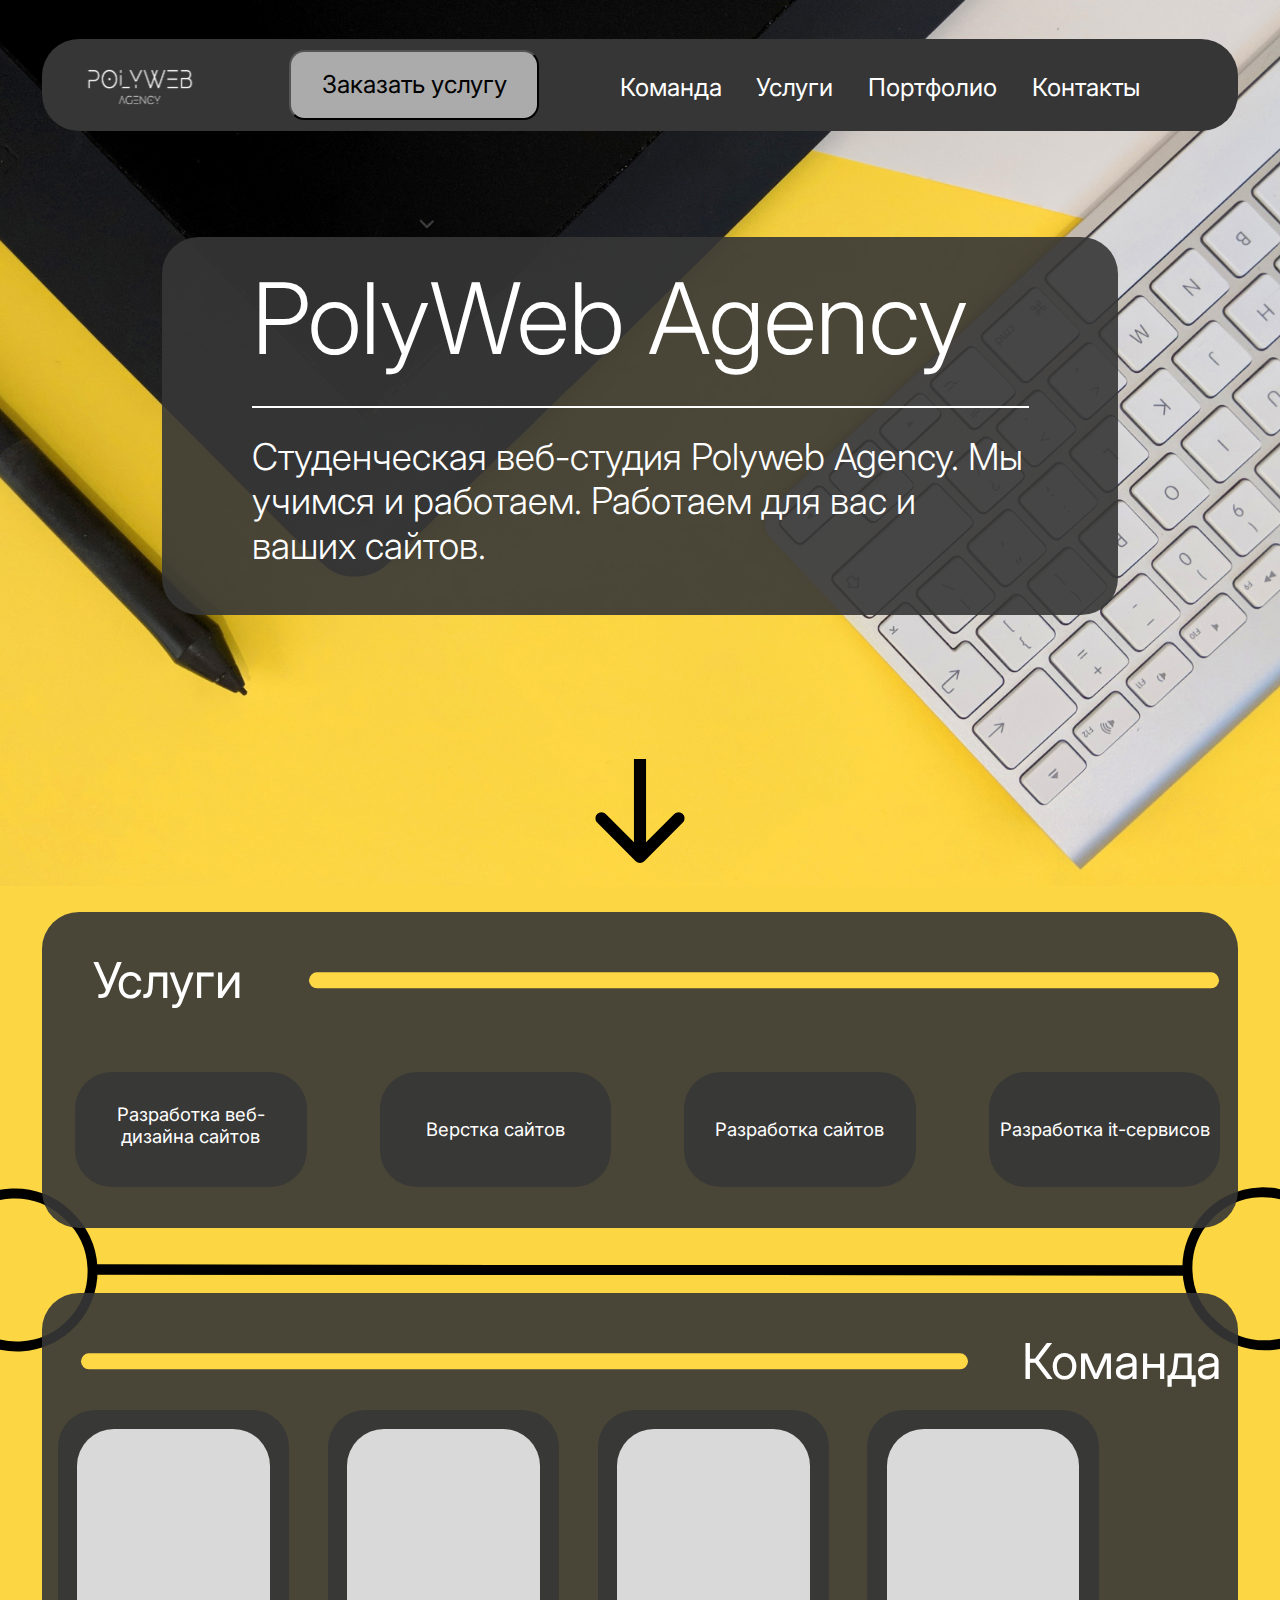
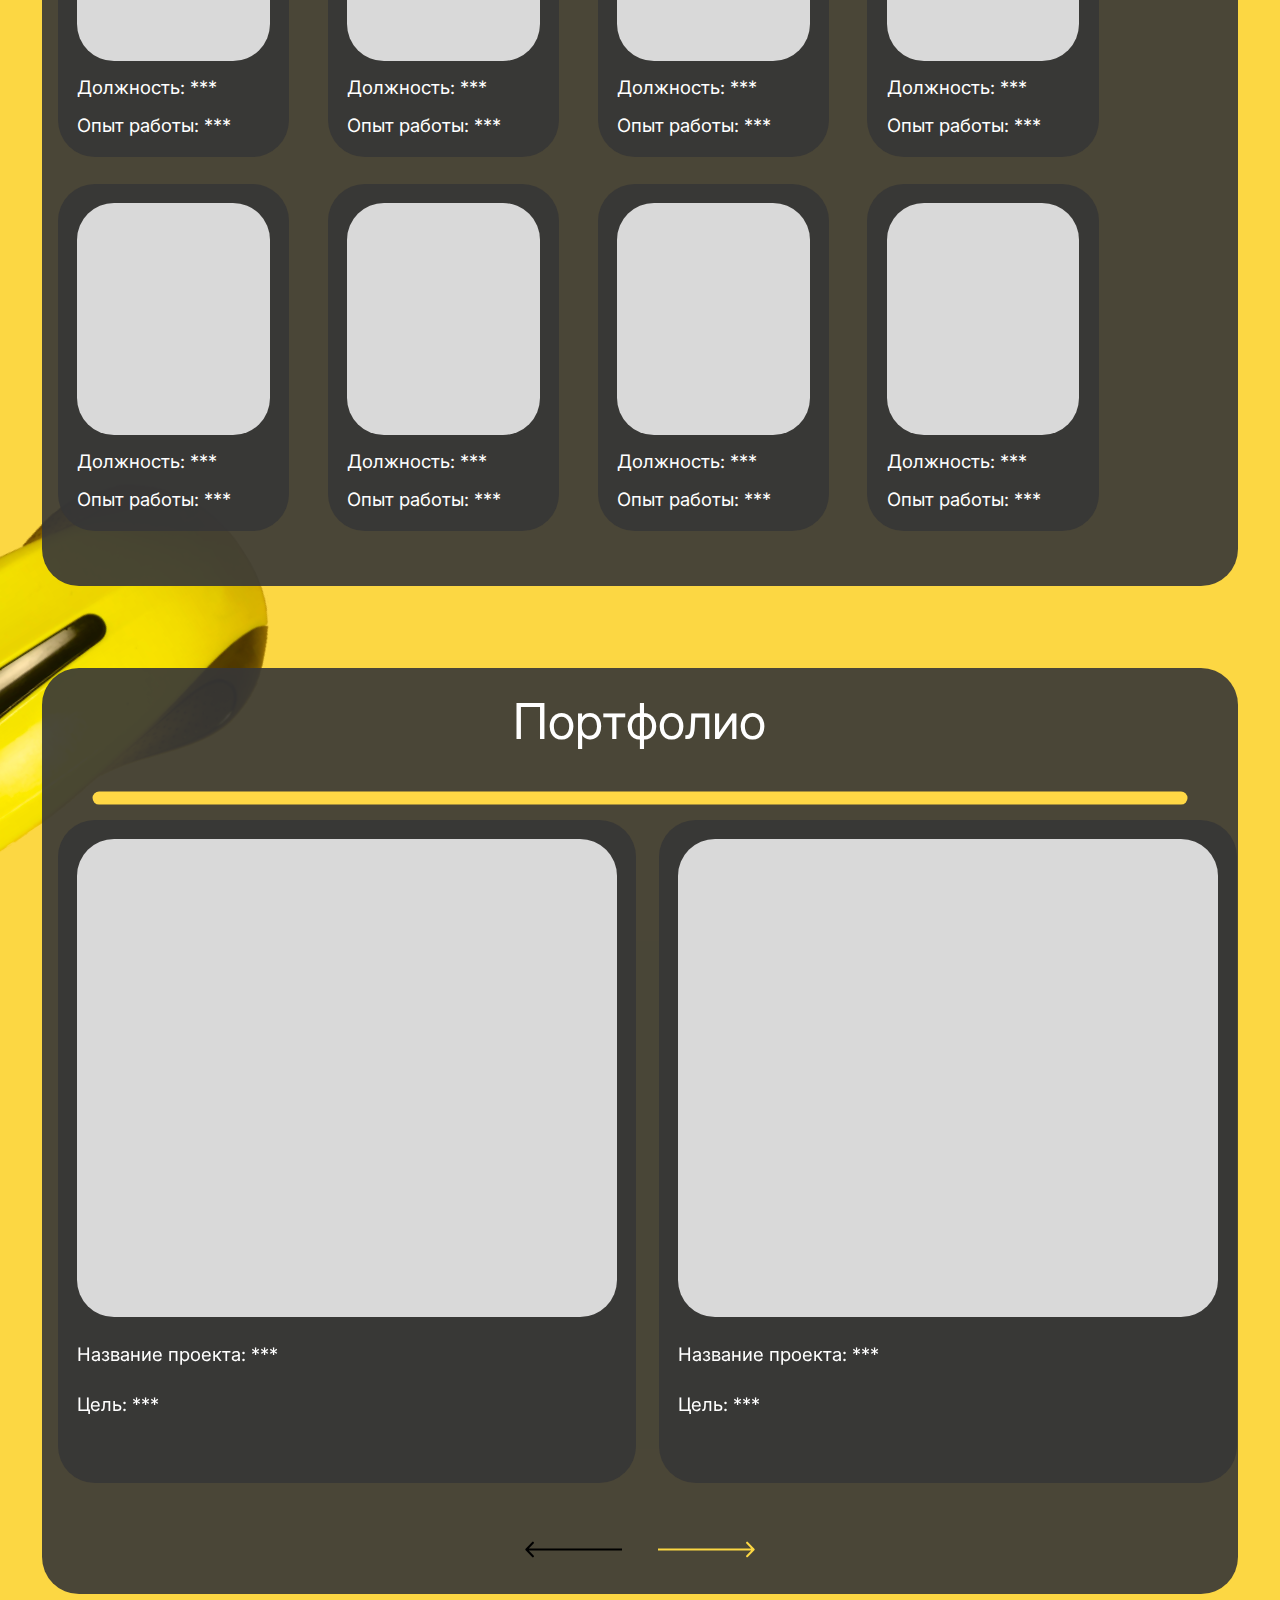
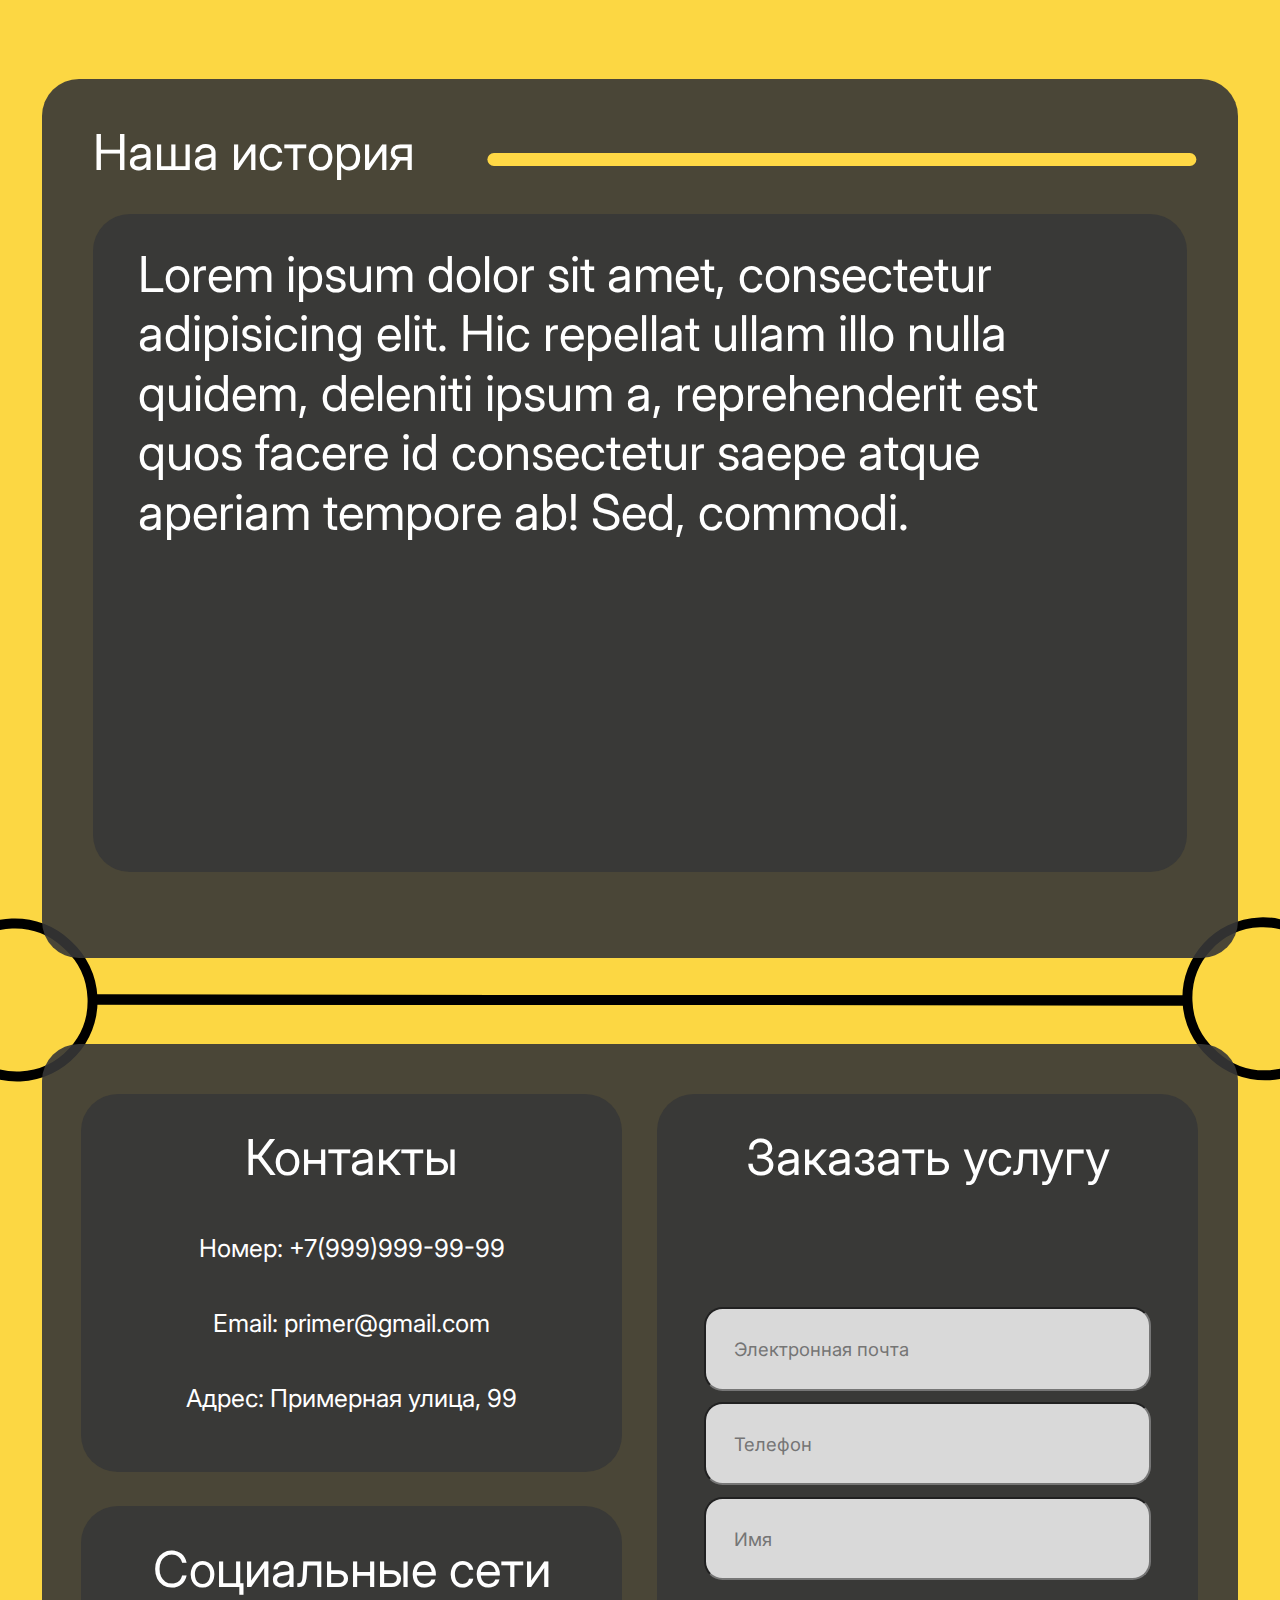
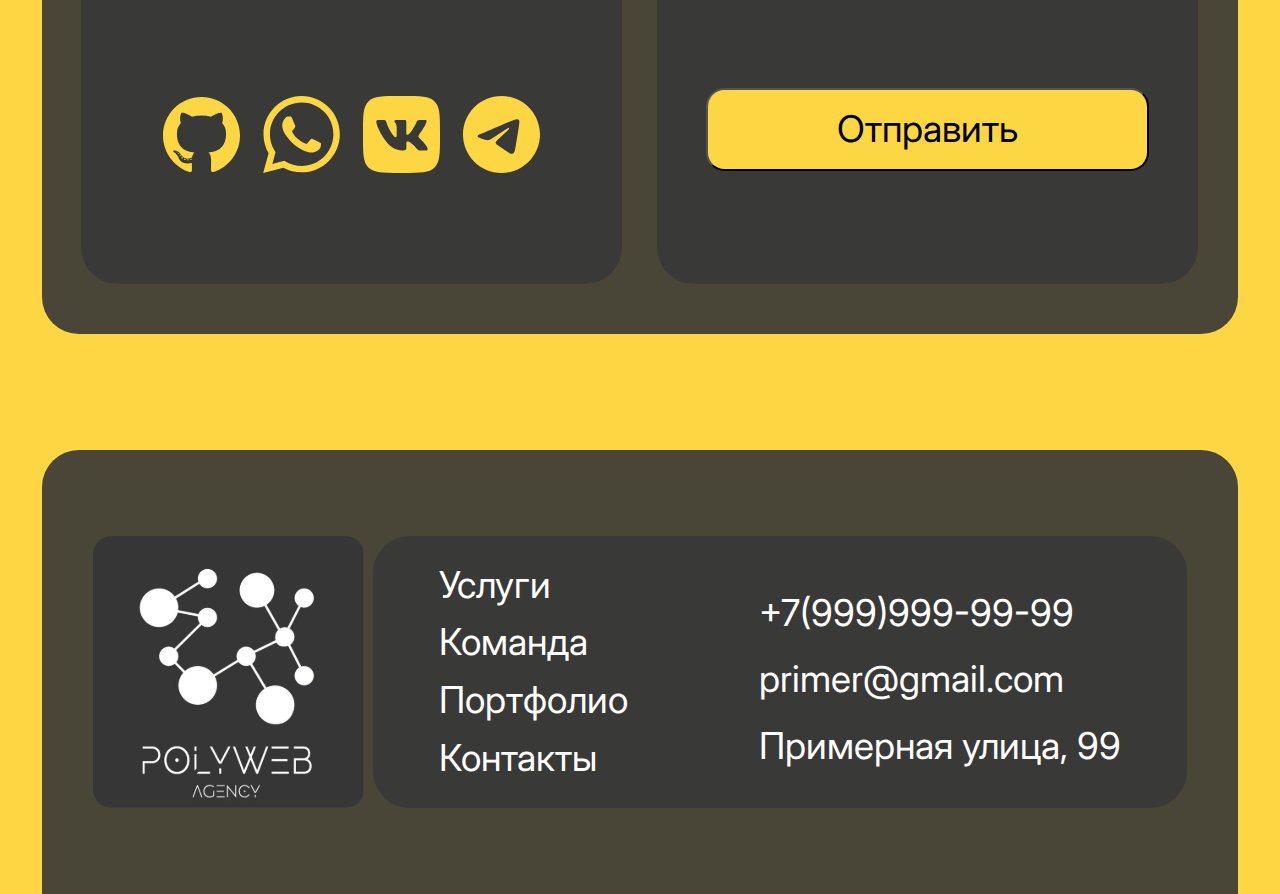
==== commit acc0d783: "little changes" ====
--- a/index.html
+++ b/index.html
@@ -1 +1 @@
-<!DOCTYPE html><html lang="en"><head><meta charset="UTF-8"><meta http-equiv="X-UA-Compatible" content="IE=edge"><meta name="viewport" content="width=device-width,initial-scale=1"><title>PolyWeb agency</title><link rel="stylesheet" href="css/reboot.css"><link rel="preconnect" href="https://fonts.googleapis.com"><link rel="preconnect" href="https://fonts.gstatic.com" crossorigin><link href="https://fonts.googleapis.com/css2?family=Inter:wght@300;400&display=swap" rel="stylesheet"><link rel="stylesheet" href="css/style.min.css"></head><body><header class="header"><div class="container header__container"><nav class="header__nav"><img class="header__nav__logo" src="img/logo/logonav.svg" alt="logo"> <button class="header__nav__button">Заказать услугу</button><ul class="header__list"><li><a class="header__list__item" href="#team">Команда</a></li><li><a class="header__list__item" href="#services">Услуги</a></li><li><a class="header__list__item" href="#portfolio">Портфолио</a></li><li><a class="header__list__item" href="#info">Контакты</a></li></ul></nav><div class="header__about"><h1 class="header__about__title title">PolyWeb Agency</h1><div class="header__about__line"></div><h3 class="header__about__text title title_h3">Студенческая веб-студия Polyweb Agency.<br>Мы учимся и работаем. Работаем для вас<br>и ваших сайтов.</h3></div><a href="#services" class="header__down"><img src="img/icons/Arrow.svg" alt="arrow"></a></div></header><main><section id="services" class="services"><div class="container services__container"><h2 class="services__title title title_h2">Услуги</h2><ul class="services__list"><li class="services__list__item">Разработка веб-<br>дизайна сайтов</li><li class="services__list__item">Верстка сайтов</li><li class="services__list__item">Разработка сайтов</li><li class="services__list__item">Разработка it-сервисов</li></ul></div></section><div class="line"></div><section id="team" class="team"><div class="container team__container"><h2 class="team__title title title_h2">Команда</h2><ul class="team__list"><li class="team__list__item"><div class="team__list__item__photo"></div><p class="team__list__item__job">Должность: ***</p><p class="team__list__item__exp">Опыт работы: ***</p></li><li class="team__list__item"><div class="team__list__item__photo"></div><p class="team__list__item__job">Должность: ***</p><p class="team__list__item__exp">Опыт работы: ***</p></li><li class="team__list__item"><div class="team__list__item__photo"></div><p class="team__list__item__job">Должность: ***</p><p class="team__list__item__exp">Опыт работы: ***</p></li><li class="team__list__item"><div class="team__list__item__photo"></div><p class="team__list__item__job">Должность: ***</p><p class="team__list__item__exp">Опыт работы: ***</p></li><li class="team__list__item"><div class="team__list__item__photo"></div><p class="team__list__item__job">Должность: ***</p><p class="team__list__item__exp">Опыт работы: ***</p></li><li class="team__list__item"><div class="team__list__item__photo"></div><p class="team__list__item__job">Должность: ***</p><p class="team__list__item__exp">Опыт работы: ***</p></li><li class="team__list__item"><div class="team__list__item__photo"></div><p class="team__list__item__job">Должность: ***</p><p class="team__list__item__exp">Опыт работы: ***</p></li><li class="team__list__item"><div class="team__list__item__photo"></div><p class="team__list__item__job">Должность: ***</p><p class="team__list__item__exp">Опыт работы: ***</p></li></ul></div></section><section id="portfolio" class="portfolio"><div class="container portfolio__container"><h2 class="portfolio__title title title_h2">Портфолио</h2><ul class="portfolio__slider"><li class="portfolio__slider__item"><div class="portfolio__slider__item__photo"><img src="" alt=""></div><p class="portfolio__slider__item__project">Название проекта: ***</p><p class="portfolio__slider__item__aim">Цель: ***</p></li><li class="portfolio__slider__item"><div class="portfolio__slider__item__photo"><img src="" alt=""></div><p class="portfolio__slider__item__project">Название проекта: ***</p><p class="portfolio__slider__item__aim">Цель: ***</p></li><li class="portfolio__slider__item"><div class="portfolio__slider__item__photo"><img src="" alt=""></div><p class="portfolio__slider__item__project">Название проекта: ***</p><p class="portfolio__slider__item__aim">Цель: ***</p></li><li class="portfolio__slider__item"><div class="portfolio__slider__item__photo"><img src="" alt=""></div><p class="portfolio__slider__item__project">Название проекта: ***</p><p class="portfolio__slider__item__aim">Цель: ***</p></li><li class="portfolio__slider__item"><div class="portfolio__slider__item__photo"><img src="" alt=""></div><p class="portfolio__slider__item__project">Название проекта: ***</p><p class="portfolio__slider__item__aim">Цель: ***</p></li></ul><div class="arrows"></div></div></section><section class="story"><div class="container story__container"><h2 class="story__title title title_h2">Наша история</h2><p class="story__text">Lorem ipsum dolor sit amet, consectetur adipisicing elit. Hic repellat ullam illo nulla quidem, deleniti ipsum a, reprehenderit est quos facere id consectetur saepe atque aperiam tempore ab! Sed, commodi.</p></div></section><div class="line"></div><section id="info" class="info"><div class="container info__container"><div class="info__item info__contacts"><h2 class="info__contacts__title title title_h2">Контакты</h2><p class="info__contacts__text">Номер: <a href="tel:+79999999999">+7(999)999-99-99</a></p><p class="info__contacts__text">Email: <a href="mailto:primer@gmail.com">primer@gmail.com</a></p><p class="info__contacts__text">Адрес: <a href="https://yandex.ru/maps/213/moscow/?ll=37.617700%2C55.755863&z=10" target="_blank" rel="noopener noreferrer">Примерная улица, 99</a></p></div><div class="info__item info__social"><h2 class="title title_h2 info__social__title">Социальные сети</h2><div class="info__social__links"><a class="info__social__link" href="#"><img src="img/icons/github.svg" alt="" class="info__social__gh"></a><a class="info__social__link" href="#"><img src="img/icons/whatsapp.svg" alt="" class="info__social__wu"></a><a class="info__social__link" href="#"><img src="img/icons/vk.svg" alt="" class="info__social__vk"></a><a class="info__social__link" href="#"><img src="img/icons/telegram.svg" alt="" class="info__social__tg"></a></div></div><div class="info__item info__order"><h2 class="title title_h2 info__order__title">Заказать услугу</h2><form class="info__order__form" action="#"><label for="mail" class="visually-hidden"></label> <input id="mail" class="info__order__form__mail info__order__form__input" required placeholder="Электронная почта" type="email"> <label for="phone" class="visually-hidden"></label> <input id="phone" class="info__order__form__phone info__order__form__input" required placeholder="Телефон"> <label for="name" class="visually-hidden"></label> <input id="name" class="info__order__form__name info__order__form__input" required placeholder="Имя" type="text"> <button type="submit" class="info__order__form__btn">Отправить</button></form></div></div></section></main><footer class="footer"><div class="container footer__container"><img class="footer__logo" src="img/logo/logofooter.svg" alt="logo"><div class="footer__info"><div class="footer__info__links"><a href="#services" class="footer__info__links__link">Услуги</a> <a href="#team" class="footer__info__links__link">Команда</a> <a href="#portfolio" class="footer__info__links__link">Портфолио</a> <a href="#contacts" class="footer__info__links__link">Контакты</a></div><div class="footer__info__text"><p class="footer__info__text__1">+7(999)999-99-99</p><p class="footer__info__text__1">primer@gmail.com</p><p class="footer__info__text__1">Ул. Примерная, 99</p></div></div></div></footer><script src="js/jquery.js"></script><script src="js/slick.min.js"></script><script src="js/script.js"></script></body></html>+<!DOCTYPE html><html lang="en"><head><meta charset="UTF-8"><meta http-equiv="X-UA-Compatible" content="IE=edge"><meta name="viewport" content="width=device-width,initial-scale=1"><title>PolyWeb agency</title><link rel="stylesheet" href="css/reboot.css"><link rel="preconnect" href="https://fonts.googleapis.com"><link rel="preconnect" href="https://fonts.gstatic.com" crossorigin><link href="https://fonts.googleapis.com/css2?family=Inter:wght@300;400&display=swap" rel="stylesheet"><link rel="stylesheet" href="css/style.min.css"></head><body><header class="header"><div class="container header__container"><nav class="header__nav"><img class="header__nav__logo" src="img/logo/logonav.svg" alt="logo"> <button class="header__nav__button">Заказать услугу</button><ul class="header__list menu"><li><a class="header__list__item menu_item" href="#team">Команда</a></li><li><a class="header__list__item menu_item" href="#services">Услуги</a></li><li><a class="header__list__item menu_item" href="#portfolio">Портфолио</a></li><li><a class="header__list__item menu_item" href="#info">Контакты</a></li></ul><div class="hamburger"><span></span> <span></span> <span></span></div></nav><div class="header__about"><h1 class="header__about__title title">PolyWeb Agency</h1><div class="header__about__line"></div><h3 class="header__about__text title title_h3">Студенческая веб-студия Polyweb Agency. Мы учимся и работаем. Работаем для вас и ваших сайтов.</h3></div><a href="#services" class="header__down"><img src="img/icons/Arrow.svg" alt="arrow"></a></div></header><main><section id="services" class="services"><div class="container services__container"><h2 class="services__title title title_h2">Услуги</h2><ul class="services__list"><li class="services__list__item">Разработка веб-<br>дизайна сайтов</li><li class="services__list__item">Верстка сайтов</li><li class="services__list__item">Разработка сайтов</li><li class="services__list__item">Разработка it-сервисов</li></ul></div></section><div class="line"><div class="line__left"></div><div class="line__right"></div></div><section id="team" class="team"><div class="container team__container"><h2 class="team__title title title_h2">Команда</h2><ul class="team__list"><li class="team__list__item"><div class="team__list__item__photo"><img src="" alt=""></div><p class="team__list__item__job">Должность: ***</p><p class="team__list__item__exp">Опыт работы: ***</p></li><li class="team__list__item"><div class="team__list__item__photo"><img src="" alt=""></div><p class="team__list__item__job">Должность: ***</p><p class="team__list__item__exp">Опыт работы: ***</p></li><li class="team__list__item"><div class="team__list__item__photo"><img src="" alt=""></div><p class="team__list__item__job">Должность: ***</p><p class="team__list__item__exp">Опыт работы: ***</p></li><li class="team__list__item"><div class="team__list__item__photo"><img src="" alt=""></div><p class="team__list__item__job">Должность: ***</p><p class="team__list__item__exp">Опыт работы: ***</p></li><li class="team__list__item"><div class="team__list__item__photo"><img src="" alt=""></div><p class="team__list__item__job">Должность: ***</p><p class="team__list__item__exp">Опыт работы: ***</p></li><li class="team__list__item"><div class="team__list__item__photo"><img src="" alt=""></div><p class="team__list__item__job">Должность: ***</p><p class="team__list__item__exp">Опыт работы: ***</p></li><li class="team__list__item"><div class="team__list__item__photo"><img src="" alt=""></div><p class="team__list__item__job">Должность: ***</p><p class="team__list__item__exp">Опыт работы: ***</p></li><li class="team__list__item"><div class="team__list__item__photo"><img src="" alt=""></div><p class="team__list__item__job">Должность: ***</p><p class="team__list__item__exp">Опыт работы: ***</p></li></ul><div class="team__list__mobile"><ul class="team__list__mobile__item"><li class="team__list__item"><div class="team__list__item__photo"><img src="" alt=""></div><p class="team__list__item__job">Должность: ***</p><p class="team__list__item__exp">Опыт работы: ***</p></li><li class="team__list__item"><div class="team__list__item__photo"><img src="" alt=""></div><p class="team__list__item__job">Должность: ***</p><p class="team__list__item__exp">Опыт работы: ***</p></li><li class="team__list__item"><div class="team__list__item__photo"><img src="" alt=""></div><p class="team__list__item__job">Должность: ***</p><p class="team__list__item__exp">Опыт работы: ***</p></li><li class="team__list__item"><div class="team__list__item__photo"><img src="" alt=""></div><p class="team__list__item__job">Должность: ***</p><p class="team__list__item__exp">Опыт работы: ***</p></li></ul><ul class="team__list__mobile__item"><li class="team__list__item"><div class="team__list__item__photo"><img src="" alt=""></div><p class="team__list__item__job">Должность: ***</p><p class="team__list__item__exp">Опыт работы: ***</p></li><li class="team__list__item"><div class="team__list__item__photo"><img src="" alt=""></div><p class="team__list__item__job">Должность: ***</p><p class="team__list__item__exp">Опыт работы: ***</p></li><li class="team__list__item"><div class="team__list__item__photo"><img src="" alt=""></div><p class="team__list__item__job">Должность: ***</p><p class="team__list__item__exp">Опыт работы: ***</p></li><li class="team__list__item"><div class="team__list__item__photo"><img src="" alt=""></div><p class="team__list__item__job">Должность: ***</p><p class="team__list__item__exp">Опыт работы: ***</p></li></ul></div><div class="team__arrows arrows"></div></div></section><section id="portfolio" class="portfolio"><div class="container portfolio__container"><h2 class="portfolio__title title title_h2">Портфолио</h2><ul class="portfolio__slider"><li class="portfolio__slider__item"><div class="portfolio__slider__item__photo"><img src="" alt=""></div><p class="portfolio__slider__item__project">Название проекта: ***</p><p class="portfolio__slider__item__aim">Цель: ***</p></li><li class="portfolio__slider__item"><div class="portfolio__slider__item__photo"><img src="" alt=""></div><p class="portfolio__slider__item__project">Название проекта: ***</p><p class="portfolio__slider__item__aim">Цель: ***</p></li><li class="portfolio__slider__item"><div class="portfolio__slider__item__photo"><img src="" alt=""></div><p class="portfolio__slider__item__project">Название проекта: ***</p><p class="portfolio__slider__item__aim">Цель: ***</p></li><li class="portfolio__slider__item"><div class="portfolio__slider__item__photo"><img src="" alt=""></div><p class="portfolio__slider__item__project">Название проекта: ***</p><p class="portfolio__slider__item__aim">Цель: ***</p></li><li class="portfolio__slider__item"><div class="portfolio__slider__item__photo"><img src="" alt=""></div><p class="portfolio__slider__item__project">Название проекта: ***</p><p class="portfolio__slider__item__aim">Цель: ***</p></li></ul><div class="arrows portfolio__arrows"></div></div></section><section class="story"><div class="container story__container"><h2 class="story__title title title_h2">Наша история</h2><p class="story__text">Lorem ipsum dolor sit amet, consectetur adipisicing elit. Hic repellat ullam illo nulla quidem, deleniti ipsum a, reprehenderit est quos facere id consectetur saepe atque aperiam tempore ab! Sed, commodi.</p></div></section><div class="line"><div class="line__left"></div><div class="line__right"></div></div><section id="info" class="info"><div class="container info__container"><div class="info__item info__contacts"><h2 class="info__contacts__title title title_h2">Контакты</h2><p class="info__contacts__text">Номер: <a href="tel:+79999999999">+7(999)999-99-99</a></p><p class="info__contacts__text">Email: <a href="mailto:primer@gmail.com">primer@gmail.com</a></p><p class="info__contacts__text">Адрес: <a href="https://yandex.ru/maps/213/moscow/?ll=37.617700%2C55.755863&z=10" target="_blank" rel="noopener noreferrer">Примерная улица, 99</a></p></div><div class="info__item info__social"><h2 class="title title_h2 info__social__title">Социальные сети</h2><div class="info__social__links"><a class="info__social__link" href="#"><img src="img/icons/github.svg" alt="" class="info__social__gh"></a><a class="info__social__link" href="#"><img src="img/icons/whatsapp.svg" alt="" class="info__social__wu"></a><a class="info__social__link" href="#"><img src="img/icons/vk.svg" alt="" class="info__social__vk"></a><a class="info__social__link" href="#"><img src="img/icons/telegram.svg" alt="" class="info__social__tg"></a></div></div><div class="info__item info__order"><h2 class="title title_h2 info__order__title">Заказать услугу</h2><form class="info__order__form" action="#"><label for="mail" class="visually-hidden"></label> <input id="mail" class="info__order__form__mail info__order__form__input" required placeholder="Электронная почта" type="email"> <label for="phone" class="visually-hidden"></label> <input id="phone" class="info__order__form__phone info__order__form__input" required placeholder="Телефон"> <label for="name" class="visually-hidden"></label> <input id="name" class="info__order__form__name info__order__form__input" required placeholder="Имя" type="text"> <button type="submit" class="info__order__form__btn">Отправить</button></form></div></div></section></main><footer class="footer"><div class="container footer__container"><div class="footer__logo"><img src="img/logo/logofooter.svg" alt="logo"></div><div class="footer__info"><div class="footer__info__links"><a href="#services" class="footer__info__links__link">Услуги</a> <a href="#team" class="footer__info__links__link">Команда</a> <a href="#portfolio" class="footer__info__links__link">Портфолио</a> <a href="#contacts" class="footer__info__links__link">Контакты</a></div><div class="footer__info__text"><p class="footer__info__text__1"><a href="tel:+79999999999">+7(999)999-99-99</a></p><p class="footer__info__text__1"><a href="mailto:primer@gmail.com">primer@gmail.com</a></p><p class="footer__info__text__1"><a href="https://yandex.ru/maps/213/moscow/?ll=37.617700%2C55.755863&z=10" target="_blank" rel="noopener noreferrer">Примерная улица, 99</a></p></div></div></div></footer><script src="js/jquery.js"></script><script src="js/slick.min.js"></script><script src="js/script.js"></script></body></html>--- a/css/style.min.css
+++ b/css/style.min.css
@@ -1 +1 @@
-.slick-slider{position:relative;display:block;box-sizing:border-box;-webkit-user-select:none;-moz-user-select:none;-ms-user-select:none;user-select:none;-webkit-touch-callout:none;-khtml-user-select:none;-ms-touch-action:pan-y;touch-action:pan-y;-webkit-tap-highlight-color:transparent}.slick-list{position:relative;display:block;overflow:hidden;margin:0;padding:0}.slick-list:focus{outline:0}.slick-list.dragging{cursor:pointer;cursor:hand}.slick-slider .slick-list,.slick-slider .slick-track{-webkit-transform:translate3d(0,0,0);-moz-transform:translate3d(0,0,0);-ms-transform:translate3d(0,0,0);-o-transform:translate3d(0,0,0);transform:translate3d(0,0,0)}.slick-track{position:relative;top:0;left:0;display:block;margin-left:auto;margin-right:auto}.slick-track:after,.slick-track:before{display:table;content:''}.slick-track:after{clear:both}.slick-loading .slick-track{visibility:hidden}.slick-slide{display:none;float:left;height:100%;min-height:1px}[dir=rtl] .slick-slide{float:right}.slick-slide img{display:block}.slick-slide.slick-loading img{display:none}.slick-slide.dragging img{pointer-events:none}.slick-initialized .slick-slide{display:block}.slick-loading .slick-slide{visibility:hidden}.slick-vertical .slick-slide{display:block;height:auto;border:1px solid transparent}.slick-arrow.slick-hidden{display:none}*{font-family:Inter,sans-serif;color:#fff}html{font-size:.5208333333vw}body{background:#fcd743;margin:0 auto;overflow-x:clip}p{font-size:2.4rem}ul{list-style-type:none}.container{margin:0 auto;width:166rem}.title{font-size:12.8rem;color:#fff;font-weight:300}.title_h2{font-size:6.4rem;font-weight:400}.title_h3{font-size:4.8rem;font-weight:400}.text{font-size:2.4rem;font-weight:400}.header{margin:0 auto;background:url(../img/bg/header.jpg) center center/cover no-repeat;max-width:100%;padding-top:5rem;padding-bottom:4.2rem}.header__nav{margin:0 auto;max-width:100%;background:#363636;border-radius:4.8rem;display:flex;align-items:center;padding-left:2rem;gap:10.9rem}.header__nav__logo{max-width:23.2rem;max-height:6.7rem}.header__nav__button{background:#ababab;border-radius:2rem;width:36rem;height:9rem;margin:1.5rem 0;font-weight:400;font-size:3.2rem;color:#000;transition:all .3s}.header__nav__button:hover{background:#fcd743;color:#000}.header__nav__button:active{background:#ac922b;color:#d8d8d8}.header__container{margin:0 auto}.header__list{display:flex;margin:4rem 12.7rem auto auto;align-items:center;text-align:center;gap:4.5rem}.header__list__item{color:#fff;font-size:3.2rem;text-decoration:none}.header__list__item:hover{text-decoration:underline;color:#fcd743}.header__about{margin:0 auto;min-height:49rem;max-width:124rem;background:rgba(54,54,54,.9);border-radius:4.8rem;margin-top:13rem;padding:2.8rem 11.6rem 0 11.7rem}.header__about__title{line-height:15.5rem}.header__about__line{margin:0 auto;width:100%;height:0;border:.1rem solid #fff;margin-top:3.5rem}.header__about__text{margin-top:3.5rem;text-align:left;font-weight:300;line-height:5.8rem;color:#fff}.header__down{display:block;margin:0 auto;border:none;background:0 0;margin-top:18.7rem;max-width:11.6rem;max-height:12.2rem}.header__down img{max-width:100%;max-height:100%}.services{background:#fcd743}.services__container{max-width:166rem;min-height:41rem;background:rgba(54,54,54,.9);border-radius:4.8rem;padding-top:5rem}.services__title{line-height:7.7rem;margin-left:13.4rem;position:relative}.services__title::after{display:block;position:absolute;top:50%;transform:translateY(-50%);left:28.1rem;content:"";width:118rem;height:2rem;background:#ffd845;border-radius:4.8rem}.services__list{margin:0 auto;display:flex;gap:4.5rem;margin-top:8rem;justify-content:center}.services__list__item{display:block;width:35rem;height:15rem;text-align:center;font-weight:400;font-size:2.4rem;line-height:2.9rem;background:rgba(54,54,54,.9);border-radius:4.8rem;padding:6rem 0 6.1rem}.services__list__item:nth-child(1){padding:4rem 0}.line{display:block;margin:0 auto;margin-top:4.8rem;position:relative;width:100%;height:0;background:#000;border:.7rem solid #000;transform:rotate(.04deg)}.line::after{content:"";position:absolute;left:-8vw;top:-10.43rem;width:21.232rem;height:20.86rem;border:1.4rem solid #000;border-radius:20.95rem;transform:rotate(42.67deg);background-color:#fcd743}.line::before{content:"";position:absolute;right:-8vw;top:-10.7rem;width:21.232rem;height:20.86rem;border:1.4rem solid #000;border-radius:20.95rem;transform:rotate(42.67deg);background-color:#fcd743}.team{margin-top:5.1rem;padding:0 13rem}.team__container{max-width:166rem;min-height:41rem;background:rgba(54,54,54,.9);border-radius:4.8rem;padding-top:5rem;padding-bottom:6.1rem}.team__title{text-align:right;line-height:7.7rem;margin-right:10.3rem;position:relative}.team__title::after{display:block;position:absolute;top:50%;transform:translateY(-50%);left:6.5rem;content:"";width:118rem;height:2rem;background:#ffd845;border-radius:4.8rem}.team__list{margin-top:3.4rem;display:grid;grid-template:repeat(2,45rem)/repeat(4,35rem);grid-auto-rows:45rem;row-gap:4rem;grid-gap:5rem}.team__list__item{padding:2.5rem;width:35rem;height:45rem;background:rgba(54,54,54,.9);border-radius:4.8rem}.team__list__item__photo{margin:0 auto;width:30rem;height:30rem;background:#d9d9d9;border-radius:4.8rem}.team__list__item__exp,.team__list__item__job{font-weight:400;font-size:2.4rem;line-height:2.9rem;margin-top:2rem}.portfolio{margin-top:10rem;position:relative}.portfolio::after{content:"";display:block;background:url(../img/bg/mouse.svg) center/cover no-repeat;top:0;transform:translateY(-50%);width:38.131rem;height:61.4rem;position:absolute;z-index:-1}.portfolio__container{padding-top:3rem;width:166rem;background:rgba(54,54,54,.9);border-radius:4.8rem;height:120rem}.portfolio__title{text-align:center;position:relative}.portfolio__title::after{position:absolute;left:50%;top:calc(100% + 3rem);transform:translate(-50%,50%);content:"";width:153rem;height:1.7rem;background:#ffd845;border-radius:4.8rem}.portfolio__slider{margin-top:9rem}.portfolio__slider__item{padding:2.5rem;width:75rem;height:86rem;background:rgba(54,54,54,.9);border-radius:4.8rem}.portfolio__slider__item__photo{margin:0 auto;max-width:70rem;height:62rem;background:#d9d9d9;border-radius:4.8rem}.portfolio__slider__item__project{margin-top:3rem}.portfolio__slider__item__aim{margin-top:3rem}.portfolio .arrows{margin:0 auto;margin-top:7.4rem;display:flex;align-items:center;justify-content:center;gap:3rem}.portfolio .slick-next{border:none;background:0 0}.portfolio .slick-prev{border:none;background:0 0}.portfolio .slick-track{display:flex;gap:3rem;align-items:center;justify-content:center}.story{margin-top:10rem;padding:0 13rem}.story__container{width:166rem;min-height:113rem;background:rgba(54,54,54,.9);border-radius:4.8rem;padding:5.7rem 5.4rem 10.2rem 6.5rem}.story__title{font-weight:400;line-height:7.7rem;position:relative}.story__title::after{display:block;position:absolute;content:"";width:103rem;height:1.7rem;left:100%;transform:translateX(-100%);top:50%;background:#ffd845;border-radius:4.8rem}.story__text{margin-top:4.1rem;font-weight:400;font-size:6.4rem;line-height:7.7rem;padding:4rem 6.5rem;width:154.1rem;min-height:85.3rem;background:#393937;border-radius:4.8rem}.info{margin-top:4.4rem;padding:0 13rem}.info__container{padding:6.5rem;width:166rem;height:113rem;background:rgba(54,54,54,.9);border-radius:4.8rem;display:grid;grid-template:repeat(2,49rem)/repeat(2,70.2rem);gap:2rem 12.6rem}.info__item{background:#393937;border-radius:4.8rem;text-align:center;padding-top:4.4rem}.info__contacts{grid-column:1/2;grid-row:1/2}.info__contacts__title{margin-bottom:5.6rem}.info__contacts__text{margin-top:4.9rem}.info__contacts__text a{color:#fff;text-decoration:none}.info__contacts__text a:hover{color:#fcd743;text-decoration:underline}.info__order{grid-row:1/3}.info__order__form{margin-top:14.1rem}.info__order__form__input{padding:3.9rem 3.6rem;margin:0 auto;display:block;width:58rem;height:10.8rem;background:#d9d9d9;border-radius:2.4rem;font-weight:400;font-size:2.4rem;line-height:2.9rem;color:#000}.info__order__form__btn{display:block;margin:0 auto;margin-top:14rem;width:57.5rem;height:10.8rem;background:#fcd743;border-radius:2.4rem;font-weight:400;font-size:4.8rem;line-height:5.8rem;color:#000;text-align:center;transition:all .3s}.info__order__form__btn:hover{background:#ababab;color:#000}.info__social__links{margin:0 auto;display:flex;gap:3rem;align-items:center;justify-content:center;margin-top:12.5rem}.info__social__link{max-width:10rem}.info__social__link img{max-width:100%}.footer{padding:0 13rem;margin-top:15rem}.footer__container{background:rgba(54,54,54,.9);border-radius:4.8rem 4.8rem 0 0;display:flex;padding:11.2rem 6.5rem;gap:6.5rem}.footer__logo{max-width:35.2rem}.footer__info{max-width:111.3rem;min-height:35.2rem;background:#393937;border-radius:4.8rem;font-weight:400;font-size:4.8rem;line-height:5.8rem;padding:3.4rem 8.6rem;display:flex;gap:17rem}.footer__info__links{display:flex;flex-direction:column;row-gap:1.7rem}.footer__info__links__link{display:block;text-decoration:none;color:#fff}.footer__info__links__link:hover{text-decoration:underline;color:#fcd743}.footer__info__text{margin-top:3.7rem;display:flex;flex-direction:column;row-gap:1.8rem}.footer__info__text__1{font-weight:400;font-size:4.8rem;line-height:5.8rem;color:#fff}+.slick-slider{position:relative;display:block;box-sizing:border-box;-webkit-user-select:none;-moz-user-select:none;-ms-user-select:none;user-select:none;-webkit-touch-callout:none;-khtml-user-select:none;-ms-touch-action:pan-y;touch-action:pan-y;-webkit-tap-highlight-color:transparent}.slick-list{position:relative;display:block;overflow:hidden;margin:0;padding:0}.slick-list:focus{outline:0}.slick-list.dragging{cursor:pointer;cursor:hand}.slick-slider .slick-list,.slick-slider .slick-track{-webkit-transform:translate3d(0,0,0);-moz-transform:translate3d(0,0,0);-ms-transform:translate3d(0,0,0);-o-transform:translate3d(0,0,0);transform:translate3d(0,0,0)}.slick-track{position:relative;top:0;left:0;display:block;margin-left:auto;margin-right:auto}.slick-track:after,.slick-track:before{display:table;content:''}.slick-track:after{clear:both}.slick-loading .slick-track{visibility:hidden}.slick-slide{display:none;float:left;height:100%;min-height:1px}[dir=rtl] .slick-slide{float:right}.slick-slide img{display:block}.slick-slide.slick-loading img{display:none}.slick-slide.dragging img{pointer-events:none}.slick-initialized .slick-slide{display:block}.slick-loading .slick-slide{visibility:hidden}.slick-vertical .slick-slide{display:block;height:auto;border:1px solid transparent}.slick-arrow.slick-hidden{display:none}*{font-family:Inter,sans-serif;color:#fff}html{font-size:.5208333333vw;overflow-x:clip}body{background:#fcd743;margin:0 auto;overflow-x:clip}p{font-size:2.4rem}ul{list-style-type:none}.container{margin:0 auto;width:166rem}.title{font-size:12.8rem;color:#fff;font-weight:300}.title_h2{font-size:6.4rem;font-weight:400}.title_h3{font-size:4.8rem;font-weight:400}.text{font-size:2.4rem;font-weight:400}.header{margin:0 auto;background:url(../img/bg/header.jpg) center center/cover no-repeat;max-width:100%;padding-top:5rem;padding-bottom:4.2rem}.header__nav{margin:0 auto;max-width:100%;background:#363636;border-radius:4.8rem;display:flex;align-items:center;padding-left:2rem;gap:10.9rem}.header__nav__logo{width:23.2rem;height:6.7rem}.header__nav__button{background:#ababab;border-radius:2rem;width:36rem;height:9rem;margin:1.5rem 0;font-weight:400;font-size:3.2rem;color:#000;transition:all .3s}.header__nav__button:hover{background:#fcd743;color:#000}.header__nav__button:active{background:#ac922b;color:#d8d8d8}.header__container{margin:0 auto}.header__list{display:flex;margin:4rem 12.7rem auto auto;align-items:center;text-align:center;gap:4.5rem}.header__list__item{color:#fff;font-size:3.2rem;text-decoration:none}.header__list__item:hover{text-decoration:underline;color:#fcd743}.header__about{margin:0 auto;min-height:49rem;max-width:124rem;background:rgba(54,54,54,.9);border-radius:4.8rem;margin-top:13rem;padding:2.8rem 11.6rem 0 11.7rem}.header__about__title{line-height:15.5rem}.header__about__line{margin:0 auto;width:100%;height:0;border:.1rem solid #fff;margin-top:3.5rem}.header__about__text{margin-top:3.5rem;text-align:left;font-weight:300;line-height:5.8rem;color:#fff}.header__down{display:block;margin:0 auto;border:none;background:0 0;margin-top:18.7rem;max-width:11.6rem;max-height:12.2rem}.header__down img{max-width:100%;max-height:100%}.header .hamburger{display:none}.services__container{max-width:166rem;min-height:41rem;background:rgba(54,54,54,.9);border-radius:4.8rem;padding-top:5rem}.services__title{line-height:7.7rem;margin-left:13.4rem;position:relative}.services__title::after{display:block;position:absolute;top:50%;transform:translateY(-50%);left:28.1rem;content:"";width:118rem;height:2rem;background:#ffd845;border-radius:4.8rem}.services__list{margin:0 auto;display:flex;gap:4.5rem;margin-top:8rem;justify-content:center}.services__list__item{display:block;width:35rem;height:15rem;text-align:center;font-weight:400;font-size:2.4rem;line-height:2.9rem;background:rgba(54,54,54,.9);border-radius:4.8rem;padding:6rem 0 6.1rem}.services__list__item:nth-child(1){padding:4rem 0}.line{display:block;margin:0 auto;margin-top:4.8rem;position:relative;width:171.2rem;height:0;background:#000;border:.7rem solid #000;transform:rotate(.04deg);z-index:-1}.line__left{position:absolute;left:-21.3rem;top:-10.43rem;width:21.3rem;height:20.86rem;border:1.4rem solid #000;border-radius:20.95rem;transform:rotate(42.67deg)}.line__right{position:absolute;right:-21.3rem;top:-10.7rem;width:21.3rem;height:20.86rem;border:1.4rem solid #000;border-radius:20.95rem;transform:rotate(42.67deg);z-index:-1}.team{margin-top:5.1rem;padding:0 13rem}.team__container{max-width:166rem;min-height:41rem;background:rgba(54,54,54,.9);border-radius:4.8rem;padding-top:5rem;padding-bottom:6.1rem}.team__title{text-align:right;line-height:7.7rem;margin-right:10.3rem;position:relative}.team__title::after{display:block;position:absolute;top:50%;transform:translateY(-50%);left:6.5rem;content:"";width:118rem;height:2rem;background:#ffd845;border-radius:4.8rem}.team .arrows{display:none}.team__list{margin-top:3.4rem;display:grid;grid-template:repeat(2,45rem)/repeat(4,35rem);grid-auto-rows:45rem;row-gap:4rem;grid-gap:5rem}.team__list__mobile{display:none}.team__list__item{padding:2.5rem;width:35rem;height:45rem;background:rgba(54,54,54,.9);border-radius:4.8rem}.team__list__item__photo{margin:0 auto;width:30rem;height:30rem;background:#d9d9d9;border-radius:4.8rem}.team__list__item__photo img{-o-object-fit:cover;object-fit:cover;-o-object-position:center center;object-position:center center;max-width:100%;max-height:100%;border-radius:4.8rem}.team__list__item__exp,.team__list__item__job{font-weight:400;font-size:2.4rem;line-height:2.9rem;margin-top:2rem}.portfolio{margin-top:10rem;position:relative}.portfolio::after{content:"";display:block;background:url(../img/bg/mouse.svg) center/cover no-repeat;top:0;transform:translateY(-50%);width:38.131rem;height:61.4rem;position:absolute;z-index:-1}.portfolio__container{padding-top:3rem;width:166rem;background:rgba(54,54,54,.9);border-radius:4.8rem;height:120rem}.portfolio__title{text-align:center;position:relative}.portfolio__title::after{position:absolute;left:50%;top:calc(100% + 3rem);transform:translate(-50%,50%);content:"";width:153rem;height:1.7rem;background:#ffd845;border-radius:4.8rem}.portfolio__slider{margin-top:9rem}.portfolio__slider__item{padding:2.5rem;width:75rem;height:86rem;background:rgba(54,54,54,.9);border-radius:4.8rem}.portfolio__slider__item__photo{margin:0 auto;max-width:70rem;height:62rem;background:#d9d9d9;border-radius:4.8rem}.portfolio__slider__item__photo img{-o-object-fit:cover;object-fit:cover;-o-object-position:center center;object-position:center center;max-width:100%;max-height:100%;border:none}.portfolio__slider__item__project{margin-top:3rem}.portfolio__slider__item__aim{margin-top:3rem}.slick-next{border:none;background:0 0;width:14.2rem;max-height:.2rem}.slick-next img{width:100%;max-height:100%}.slick-prev{border:none;background:0 0;width:14.2rem;max-height:.2rem}.slick-prev img{width:100%;max-height:100%}.slick-track{display:flex;gap:3rem;align-items:center;justify-content:center}.arrows{margin:0 auto;margin-top:7.4rem;display:flex;align-items:center;justify-content:center;gap:3rem}.story{margin-top:10rem;padding:0 13rem}.story__container{width:166rem;min-height:113rem;background:rgba(54,54,54,.9);border-radius:4.8rem;padding:5.7rem 5.4rem 10.2rem 6.5rem}.story__title{font-weight:400;line-height:7.7rem;position:relative}.story__title::after{display:block;position:absolute;content:"";width:103rem;height:1.7rem;left:100%;transform:translateX(-100%);top:50%;background:#ffd845;border-radius:4.8rem}.story__text{margin-top:4.1rem;font-weight:400;font-size:6.4rem;line-height:7.7rem;padding:4rem 6.5rem;width:154.1rem;min-height:85.3rem;background:#393937;border-radius:4.8rem}.info{margin-top:4.4rem;padding:0 13rem}.info__container{padding:6.5rem;width:166rem;min-height:113rem;background:rgba(54,54,54,.9);border-radius:4.8rem;display:grid;grid-template:repeat(2,49rem)/repeat(2,70.2rem);gap:2rem 12.6rem}.info__item{background:#393937;border-radius:4.8rem;text-align:center;padding-top:4.4rem}.info__contacts{grid-column:1/2;grid-row:1/2}.info__contacts__title{margin-bottom:5.6rem}.info__contacts__text{margin-top:4.9rem;font-size:3.2rem}.info__contacts__text a{color:#fff;text-decoration:none}.info__contacts__text a:hover{color:#fcd743;text-decoration:underline}.info__order{grid-row:1/3}.info__order__form{margin-top:14.1rem}.info__order__form__input{padding:3.9rem 3.6rem;margin:0 auto;display:block;width:58rem;height:10.8rem;background:#d9d9d9;border-radius:2.4rem;font-weight:400;font-size:2.4rem;line-height:2.9rem;color:#000}.info__order__form__btn{display:block;margin:0 auto;margin-top:14rem;width:57.5rem;height:10.8rem;background:#fcd743;border-radius:2.4rem;font-weight:400;font-size:4.8rem;line-height:5.8rem;color:#000;text-align:center;transition:all .3s}.info__order__form__btn:hover{background:#ababab;color:#000}.info__social__links{margin:0 auto;display:flex;gap:3rem;align-items:center;justify-content:center;margin-top:12.5rem}.info__social__link{max-width:10rem}.info__social__link img{max-width:100%}.footer{margin-top:15rem}.footer__container{background:rgba(54,54,54,.9);border-radius:4.8rem 4.8rem 0 0;display:flex;padding:11.2rem 6.5rem;justify-content:space-between}.footer__logo{max-width:35.2rem}.footer__logo img{width:100%;height:100%}.footer__info{max-width:111.3rem;min-height:35.2rem;background:#393937;border-radius:4.8rem;font-weight:400;font-size:4.8rem;line-height:5.8rem;padding:3.4rem 8.6rem;display:flex;gap:17rem}.footer__info__links{display:flex;flex-direction:column;row-gap:1.7rem}.footer__info__links__link{display:block;text-decoration:none;color:#fff}.footer__info__links__link:hover{text-decoration:underline;color:#fcd743}.footer__info__text{margin-top:3.7rem;display:flex;flex-direction:column;row-gap:1.8rem}.footer__info__text__1{font-weight:400;font-size:4.8rem;line-height:5.8rem;color:#fff}.footer__info__text__1 a{color:#fff;text-decoration:none}.footer__info__text__1 a:hover{color:#fcd743;text-decoration:underline}@media(max-width:1660px){html{font-size:.6024096386vw}.container{width:155rem}.header__nav{gap:8.4rem}.header__nav__logo{max-width:21.6rem}.header__about{margin-top:13.8rem}.services{margin-top:3.4rem}.services__list{gap:9.5rem}.services__list__item{max-width:30rem}.services__title{margin-left:6.5rem}.line{width:141.9rem}.team{margin-top:2.3rem;padding:0}.team__title{margin-right:2rem}.team__title::after{width:115rem;left:5rem}.team__list{margin-top:2.5rem;grid-template:repeat(2,45rem)/repeat(4,30rem);row-gap:3.5rem}.team__list__item{max-width:30rem}.team__list__item__photo{max-width:25rem}.portfolio{margin-top:10.7rem}.portfolio__title::after{top:calc(100% + 4.4rem);width:142rem}.story{margin-top:11.1rem;padding:0}.story__title::after{width:91.9rem}.story__text{width:142rem;padding-left:5.9rem}.info{padding:0;margin-top:5rem}.info__container{padding:6.5rem 5rem;grid-gap:4.5rem}}@media(max-width:768px){html{font-size:1.3020833333vw}.container{width:70.4rem}.title{font-size:6.4rem}.title_h3{font-size:3.6rem}.header .hamburger{margin:3.7rem 4.9rem;width:8.5rem;display:flex;flex-direction:column;gap:2rem}.header .hamburger span{display:block;width:100%;transition:.5s all;border:.5rem solid #fcd743;background-color:#fcd743}.header .hamburger_active span{margin-bottom:-3rem}.header .hamburger_active span:nth-child(1){transform:rotate(45deg)}.header .hamburger_active span:nth-child(2){display:none}.header .hamburger_active span:nth-child(3){transform:rotate(-45deg)}.header__nav{gap:0;align-items:center}.header__nav__logo{max-width:21.6rem}.header__nav__button{max-width:24rem;font-size:2.4rem}.header__nav .menu{position:absolute;display:flex;width:70.4rem;height:8.5rem;top:18.9rem;left:-100%;background:rgba(54,54,54,.9);border-radius:4.8rem;transition:all .6s}.header__nav .menu_active{left:3.2rem}.header__nav .menu_item{padding-right:0;border:none;margin:1rem 0}.header__list{display:none;margin:0}.header__list__item{font-size:2.4rem}.header__about{margin-top:16.3rem;padding:5.5rem 7.3rem}.header__about__title{line-height:7.7rem}.header__about__line{margin-top:5.9rem}.header__about__text{line-height:4.4rem}.header__down{margin-top:16.8rem}.services__container{padding-bottom:5.8rem}.services__list{gap:5.5rem;flex-wrap:wrap}.services__title::after{width:36.7rem;left:24.1rem}.line{width:58.3rem}.team__container{padding-top:1rem}.team__title::after{width:35.6rem;left:4rem}.team__list{display:none;grid-template-columns:repeat(2,30rem)}.team__list__mobile{display:block;padding:2rem}.team__list__mobile .slick-slide{display:grid;gap:3.5rem 5.6rem;grid-template:repeat(2,45rem)/repeat(2,30rem);padding:0}.team .arrows{display:flex}.portfolio__title::after{width:66.5rem}.portfolio__slider__item{width:70rem}.story__title::after{width:16rem;left:61.4rem}.story__text{width:59.6rem}.info__container{grid-template:49rem/70.2rem;row-gap:3.2rem;grid-auto-rows:49rem;padding:4.3rem 1.3rem 3.4rem;width:72.8rem}.info__contacts{grid-row:1/2}.info__order{grid-row:3/5}.footer__container{flex-direction:column;width:76.7rem;padding:3rem;padding-bottom:6rem}.footer__logo{display:block;width:10rem;height:10rem;border-radius:2.4rem;position:relative}.footer__logo::after{display:block;position:absolute;content:"";width:51.7rem;height:10rem;left:19.7rem;top:-50%;transform:translateY(50%);background:#fcd743;border-radius:4.8rem}.footer__info{margin-top:3.4rem;width:70.6rem;font-size:2.4rem;gap:10.7rem}.footer__info__text__1{font-size:2.4rem}}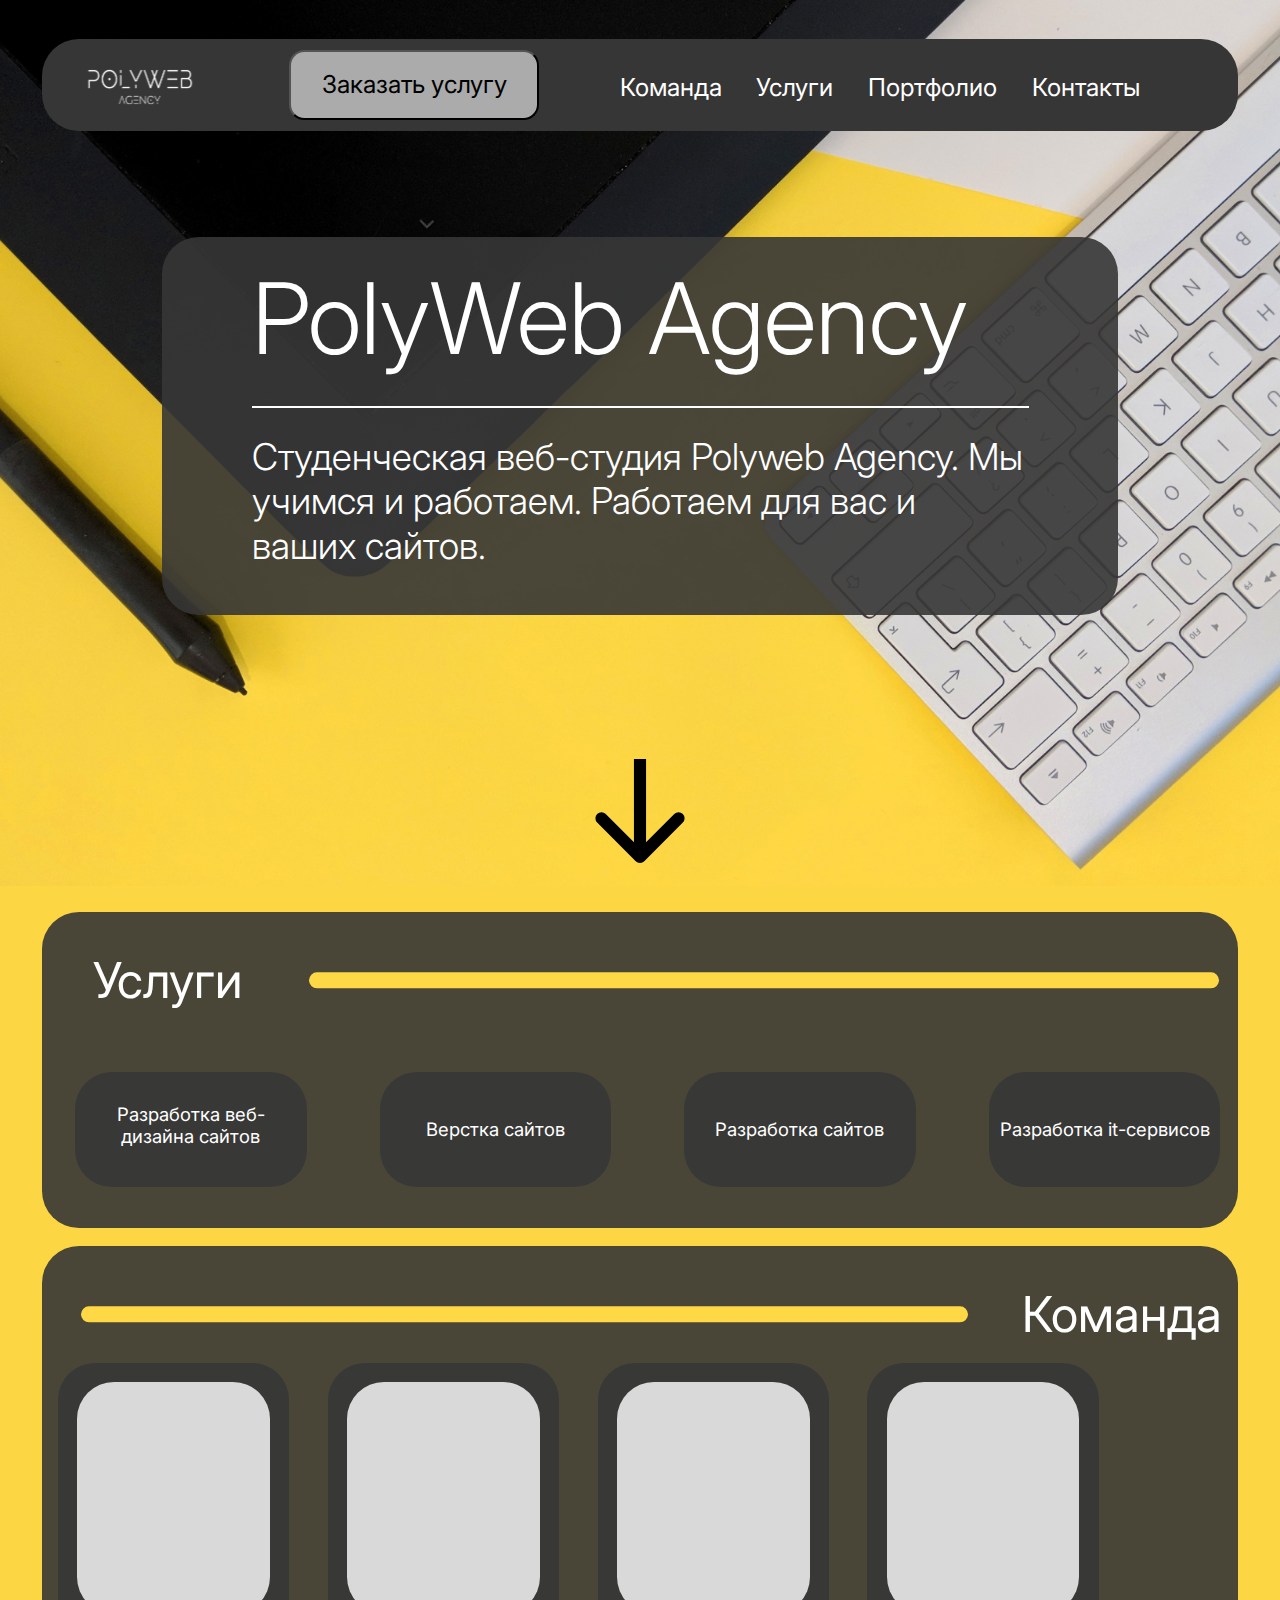
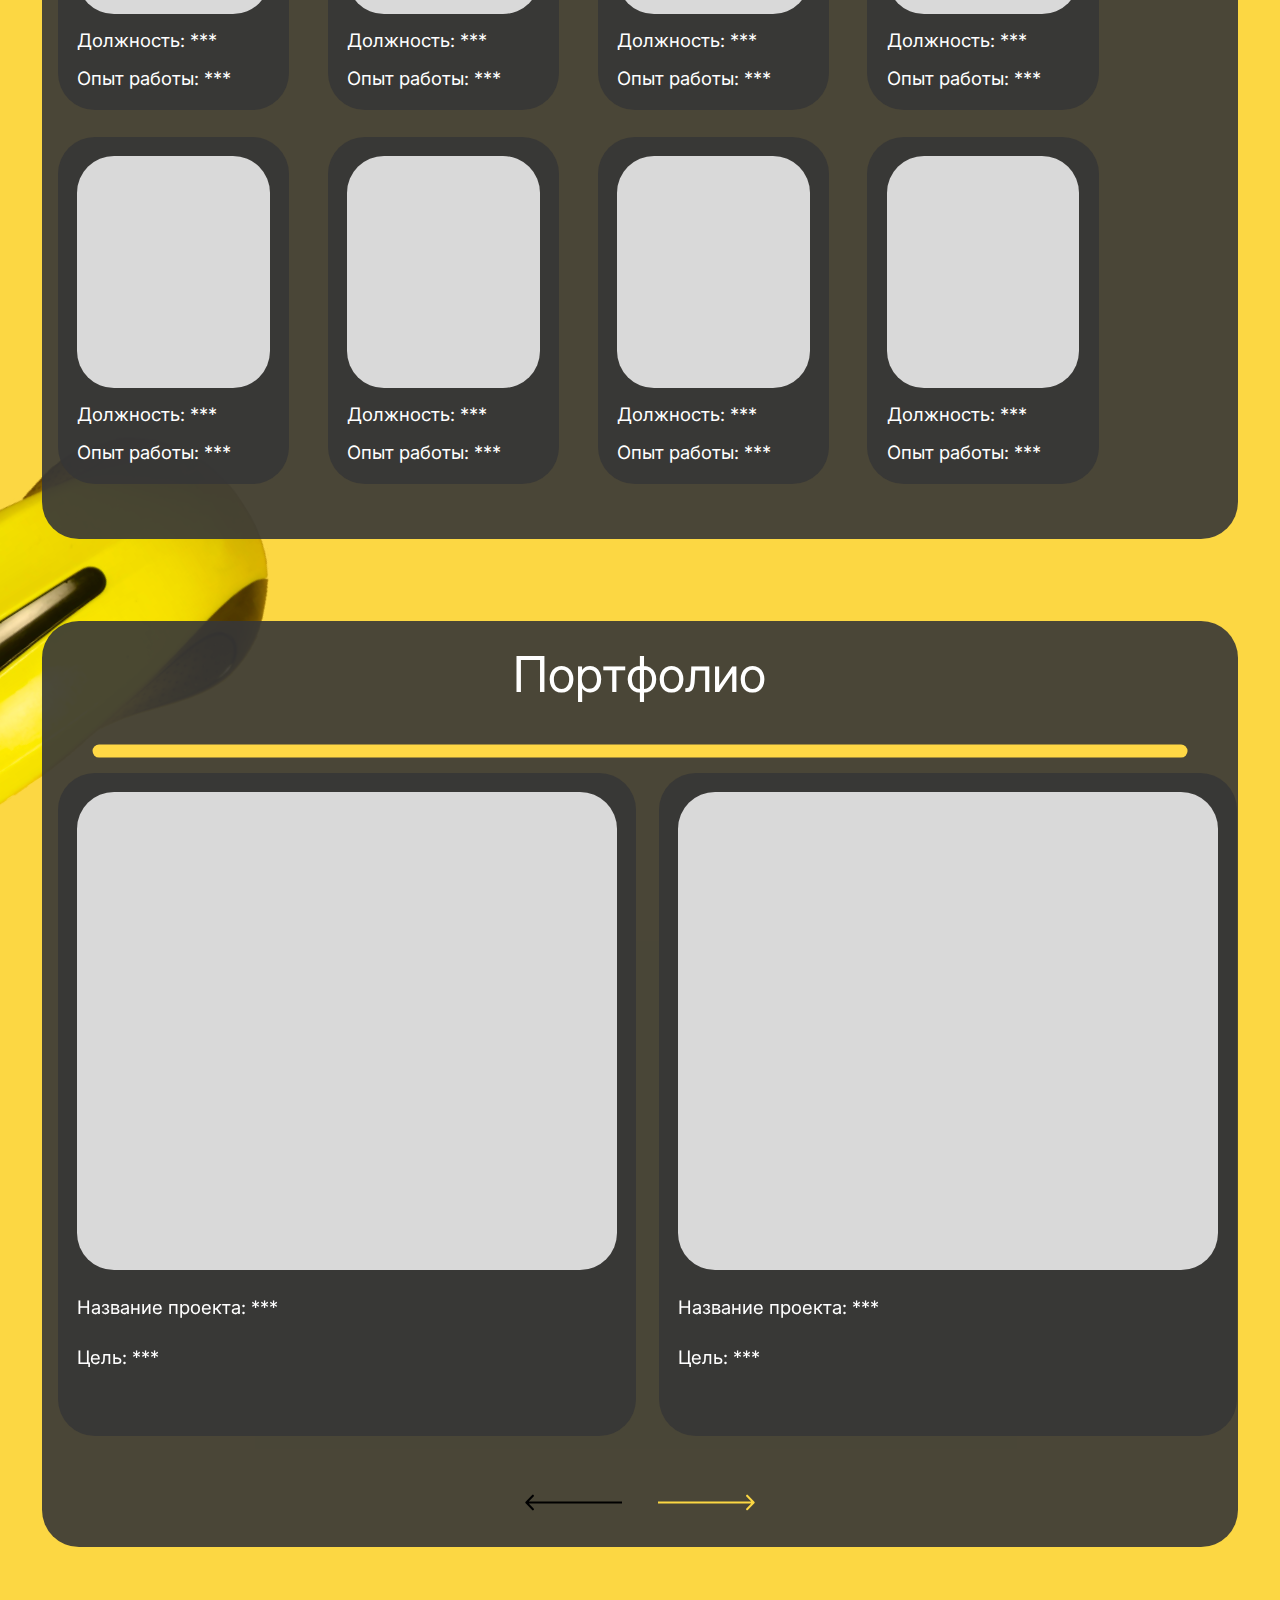
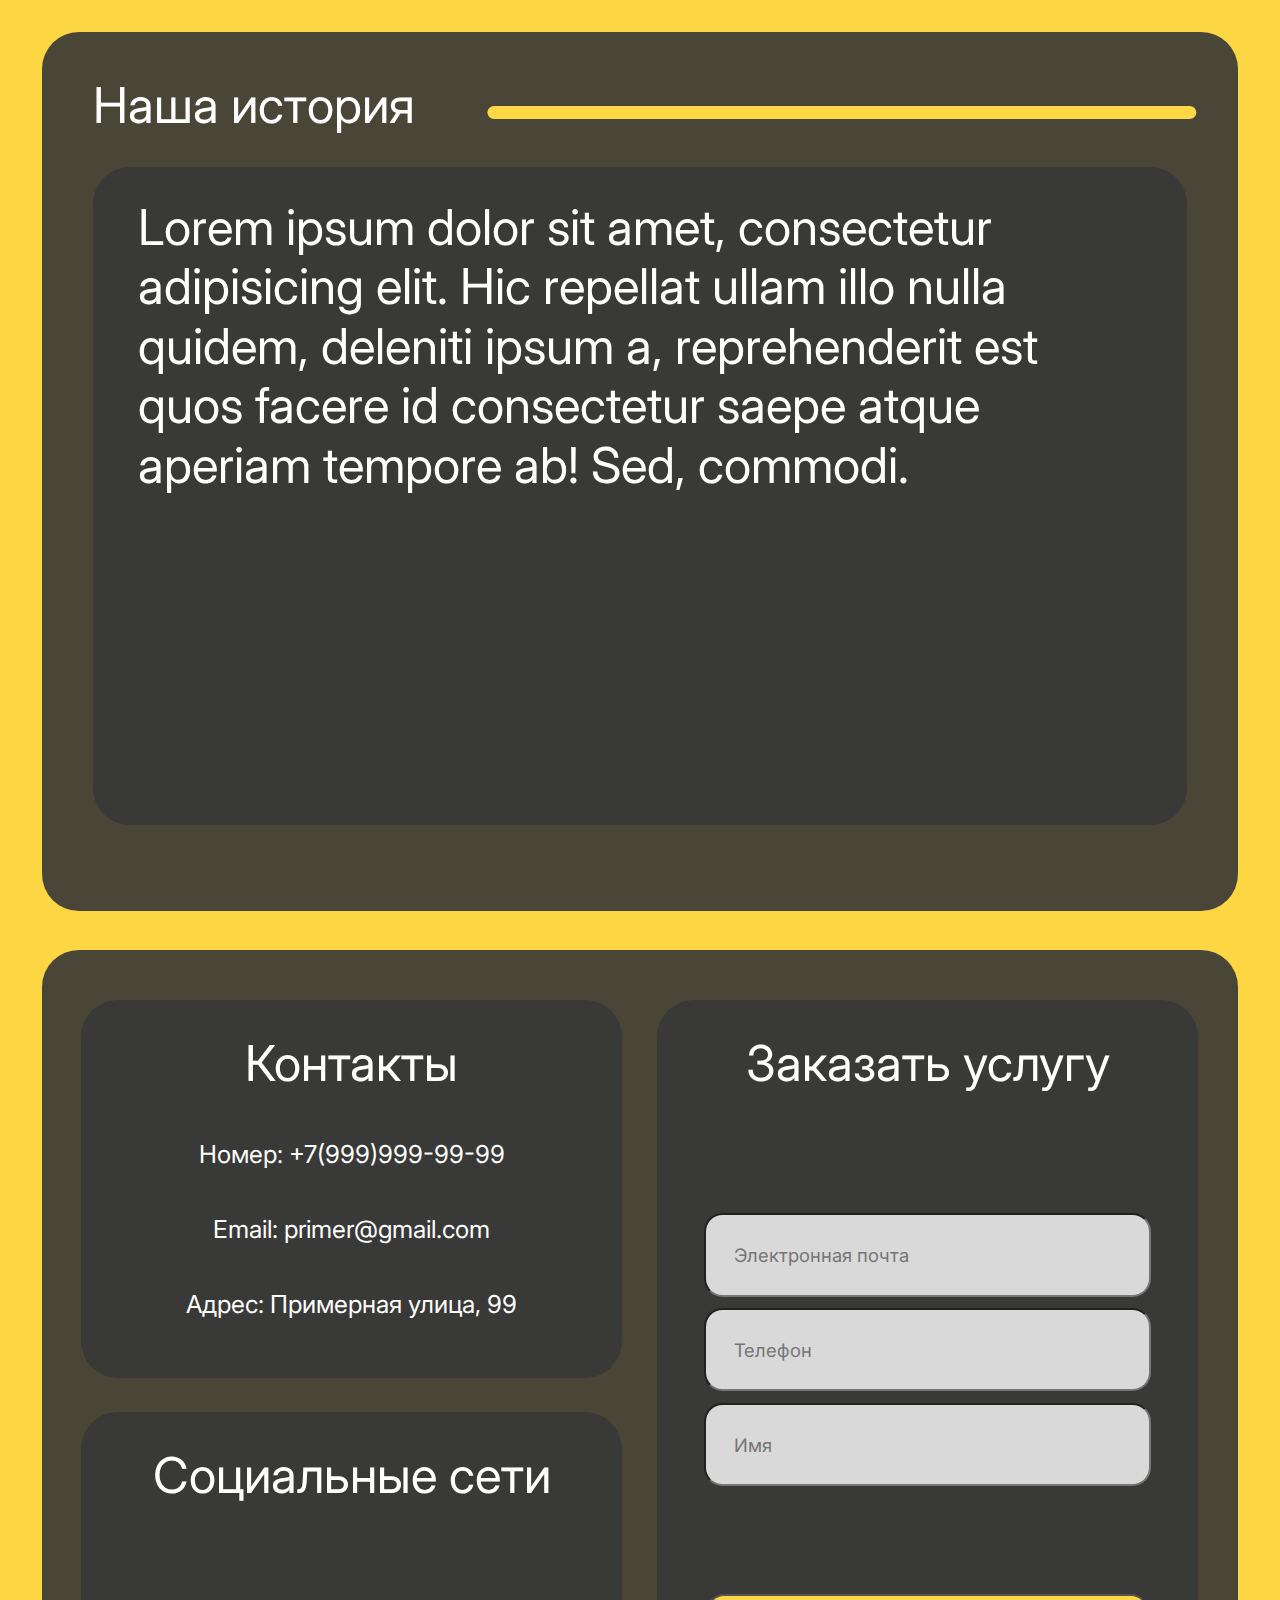
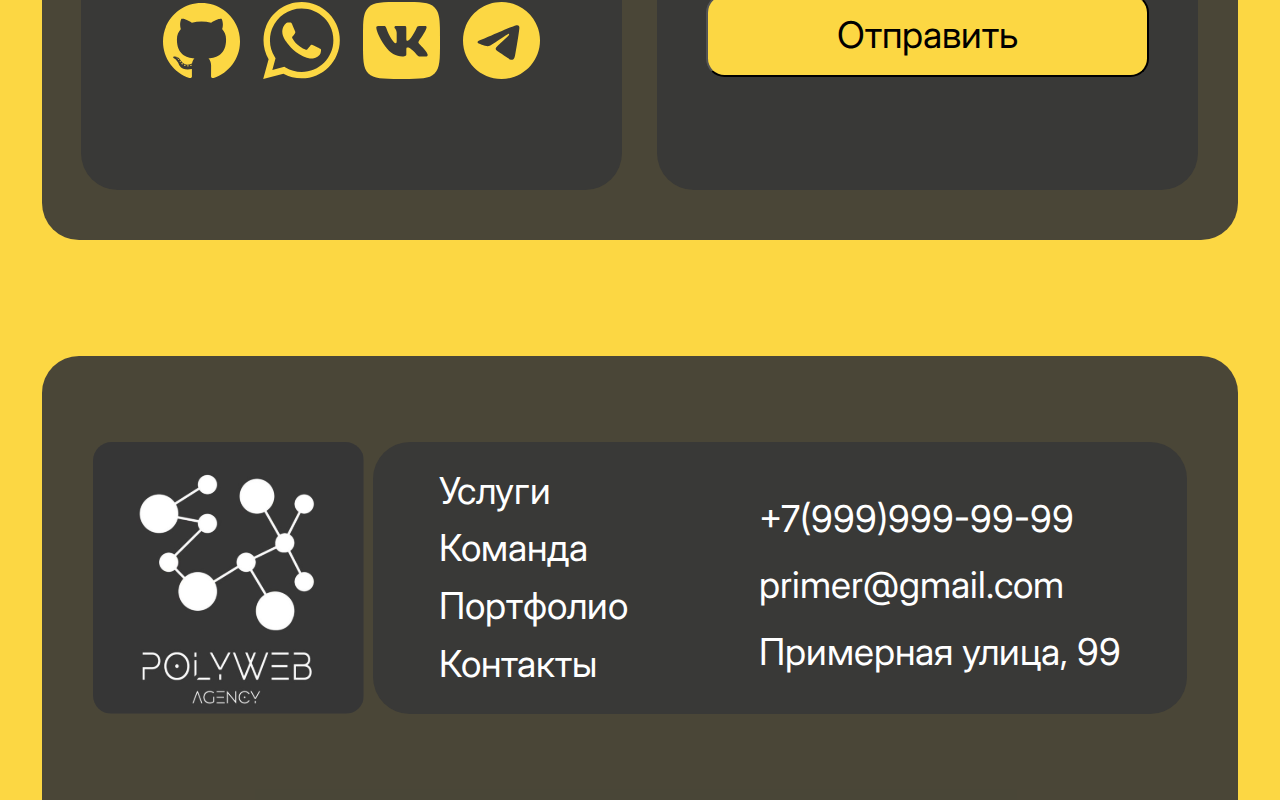
==== commit 30073cc0: "deleted lines" ====
--- a/index.html
+++ b/index.html
@@ -1 +1 @@
-<!DOCTYPE html><html lang="en"><head><meta charset="UTF-8"><meta http-equiv="X-UA-Compatible" content="IE=edge"><meta name="viewport" content="width=device-width,initial-scale=1"><title>PolyWeb agency</title><link rel="stylesheet" href="css/reboot.css"><link rel="preconnect" href="https://fonts.googleapis.com"><link rel="preconnect" href="https://fonts.gstatic.com" crossorigin><link href="https://fonts.googleapis.com/css2?family=Inter:wght@300;400&display=swap" rel="stylesheet"><link rel="stylesheet" href="css/style.min.css"></head><body><header class="header"><div class="container header__container"><nav class="header__nav"><img class="header__nav__logo" src="img/logo/logonav.svg" alt="logo"> <button class="header__nav__button">Заказать услугу</button><ul class="header__list menu"><li><a class="header__list__item menu_item" href="#team">Команда</a></li><li><a class="header__list__item menu_item" href="#services">Услуги</a></li><li><a class="header__list__item menu_item" href="#portfolio">Портфолио</a></li><li><a class="header__list__item menu_item" href="#info">Контакты</a></li></ul><div class="hamburger"><span></span> <span></span> <span></span></div></nav><div class="header__about"><h1 class="header__about__title title">PolyWeb Agency</h1><div class="header__about__line"></div><h3 class="header__about__text title title_h3">Студенческая веб-студия Polyweb Agency. Мы учимся и работаем. Работаем для вас и ваших сайтов.</h3></div><a href="#services" class="header__down"><img src="img/icons/Arrow.svg" alt="arrow"></a></div></header><main><section id="services" class="services"><div class="container services__container"><h2 class="services__title title title_h2">Услуги</h2><ul class="services__list"><li class="services__list__item">Разработка веб-<br>дизайна сайтов</li><li class="services__list__item">Верстка сайтов</li><li class="services__list__item">Разработка сайтов</li><li class="services__list__item">Разработка it-сервисов</li></ul></div></section><div class="line"><div class="line__left"></div><div class="line__right"></div></div><section id="team" class="team"><div class="container team__container"><h2 class="team__title title title_h2">Команда</h2><ul class="team__list"><li class="team__list__item"><div class="team__list__item__photo"><img src="" alt=""></div><p class="team__list__item__job">Должность: ***</p><p class="team__list__item__exp">Опыт работы: ***</p></li><li class="team__list__item"><div class="team__list__item__photo"><img src="" alt=""></div><p class="team__list__item__job">Должность: ***</p><p class="team__list__item__exp">Опыт работы: ***</p></li><li class="team__list__item"><div class="team__list__item__photo"><img src="" alt=""></div><p class="team__list__item__job">Должность: ***</p><p class="team__list__item__exp">Опыт работы: ***</p></li><li class="team__list__item"><div class="team__list__item__photo"><img src="" alt=""></div><p class="team__list__item__job">Должность: ***</p><p class="team__list__item__exp">Опыт работы: ***</p></li><li class="team__list__item"><div class="team__list__item__photo"><img src="" alt=""></div><p class="team__list__item__job">Должность: ***</p><p class="team__list__item__exp">Опыт работы: ***</p></li><li class="team__list__item"><div class="team__list__item__photo"><img src="" alt=""></div><p class="team__list__item__job">Должность: ***</p><p class="team__list__item__exp">Опыт работы: ***</p></li><li class="team__list__item"><div class="team__list__item__photo"><img src="" alt=""></div><p class="team__list__item__job">Должность: ***</p><p class="team__list__item__exp">Опыт работы: ***</p></li><li class="team__list__item"><div class="team__list__item__photo"><img src="" alt=""></div><p class="team__list__item__job">Должность: ***</p><p class="team__list__item__exp">Опыт работы: ***</p></li></ul><div class="team__list__mobile"><ul class="team__list__mobile__item"><li class="team__list__item"><div class="team__list__item__photo"><img src="" alt=""></div><p class="team__list__item__job">Должность: ***</p><p class="team__list__item__exp">Опыт работы: ***</p></li><li class="team__list__item"><div class="team__list__item__photo"><img src="" alt=""></div><p class="team__list__item__job">Должность: ***</p><p class="team__list__item__exp">Опыт работы: ***</p></li><li class="team__list__item"><div class="team__list__item__photo"><img src="" alt=""></div><p class="team__list__item__job">Должность: ***</p><p class="team__list__item__exp">Опыт работы: ***</p></li><li class="team__list__item"><div class="team__list__item__photo"><img src="" alt=""></div><p class="team__list__item__job">Должность: ***</p><p class="team__list__item__exp">Опыт работы: ***</p></li></ul><ul class="team__list__mobile__item"><li class="team__list__item"><div class="team__list__item__photo"><img src="" alt=""></div><p class="team__list__item__job">Должность: ***</p><p class="team__list__item__exp">Опыт работы: ***</p></li><li class="team__list__item"><div class="team__list__item__photo"><img src="" alt=""></div><p class="team__list__item__job">Должность: ***</p><p class="team__list__item__exp">Опыт работы: ***</p></li><li class="team__list__item"><div class="team__list__item__photo"><img src="" alt=""></div><p class="team__list__item__job">Должность: ***</p><p class="team__list__item__exp">Опыт работы: ***</p></li><li class="team__list__item"><div class="team__list__item__photo"><img src="" alt=""></div><p class="team__list__item__job">Должность: ***</p><p class="team__list__item__exp">Опыт работы: ***</p></li></ul></div><div class="team__arrows arrows"></div></div></section><section id="portfolio" class="portfolio"><div class="container portfolio__container"><h2 class="portfolio__title title title_h2">Портфолио</h2><ul class="portfolio__slider"><li class="portfolio__slider__item"><div class="portfolio__slider__item__photo"><img src="" alt=""></div><p class="portfolio__slider__item__project">Название проекта: ***</p><p class="portfolio__slider__item__aim">Цель: ***</p></li><li class="portfolio__slider__item"><div class="portfolio__slider__item__photo"><img src="" alt=""></div><p class="portfolio__slider__item__project">Название проекта: ***</p><p class="portfolio__slider__item__aim">Цель: ***</p></li><li class="portfolio__slider__item"><div class="portfolio__slider__item__photo"><img src="" alt=""></div><p class="portfolio__slider__item__project">Название проекта: ***</p><p class="portfolio__slider__item__aim">Цель: ***</p></li><li class="portfolio__slider__item"><div class="portfolio__slider__item__photo"><img src="" alt=""></div><p class="portfolio__slider__item__project">Название проекта: ***</p><p class="portfolio__slider__item__aim">Цель: ***</p></li><li class="portfolio__slider__item"><div class="portfolio__slider__item__photo"><img src="" alt=""></div><p class="portfolio__slider__item__project">Название проекта: ***</p><p class="portfolio__slider__item__aim">Цель: ***</p></li></ul><div class="arrows portfolio__arrows"></div></div></section><section class="story"><div class="container story__container"><h2 class="story__title title title_h2">Наша история</h2><p class="story__text">Lorem ipsum dolor sit amet, consectetur adipisicing elit. Hic repellat ullam illo nulla quidem, deleniti ipsum a, reprehenderit est quos facere id consectetur saepe atque aperiam tempore ab! Sed, commodi.</p></div></section><div class="line"><div class="line__left"></div><div class="line__right"></div></div><section id="info" class="info"><div class="container info__container"><div class="info__item info__contacts"><h2 class="info__contacts__title title title_h2">Контакты</h2><p class="info__contacts__text">Номер: <a href="tel:+79999999999">+7(999)999-99-99</a></p><p class="info__contacts__text">Email: <a href="mailto:primer@gmail.com">primer@gmail.com</a></p><p class="info__contacts__text">Адрес: <a href="https://yandex.ru/maps/213/moscow/?ll=37.617700%2C55.755863&z=10" target="_blank" rel="noopener noreferrer">Примерная улица, 99</a></p></div><div class="info__item info__social"><h2 class="title title_h2 info__social__title">Социальные сети</h2><div class="info__social__links"><a class="info__social__link" href="#"><img src="img/icons/github.svg" alt="" class="info__social__gh"></a><a class="info__social__link" href="#"><img src="img/icons/whatsapp.svg" alt="" class="info__social__wu"></a><a class="info__social__link" href="#"><img src="img/icons/vk.svg" alt="" class="info__social__vk"></a><a class="info__social__link" href="#"><img src="img/icons/telegram.svg" alt="" class="info__social__tg"></a></div></div><div class="info__item info__order"><h2 class="title title_h2 info__order__title">Заказать услугу</h2><form class="info__order__form" action="#"><label for="mail" class="visually-hidden"></label> <input id="mail" class="info__order__form__mail info__order__form__input" required placeholder="Электронная почта" type="email"> <label for="phone" class="visually-hidden"></label> <input id="phone" class="info__order__form__phone info__order__form__input" required placeholder="Телефон"> <label for="name" class="visually-hidden"></label> <input id="name" class="info__order__form__name info__order__form__input" required placeholder="Имя" type="text"> <button type="submit" class="info__order__form__btn">Отправить</button></form></div></div></section></main><footer class="footer"><div class="container footer__container"><div class="footer__logo"><img src="img/logo/logofooter.svg" alt="logo"></div><div class="footer__info"><div class="footer__info__links"><a href="#services" class="footer__info__links__link">Услуги</a> <a href="#team" class="footer__info__links__link">Команда</a> <a href="#portfolio" class="footer__info__links__link">Портфолио</a> <a href="#contacts" class="footer__info__links__link">Контакты</a></div><div class="footer__info__text"><p class="footer__info__text__1"><a href="tel:+79999999999">+7(999)999-99-99</a></p><p class="footer__info__text__1"><a href="mailto:primer@gmail.com">primer@gmail.com</a></p><p class="footer__info__text__1"><a href="https://yandex.ru/maps/213/moscow/?ll=37.617700%2C55.755863&z=10" target="_blank" rel="noopener noreferrer">Примерная улица, 99</a></p></div></div></div></footer><script src="js/jquery.js"></script><script src="js/slick.min.js"></script><script src="js/script.js"></script></body></html>+<!DOCTYPE html><html lang="en"><head><meta charset="UTF-8"><meta http-equiv="X-UA-Compatible" content="IE=edge"><meta name="viewport" content="width=device-width,initial-scale=1"><title>PolyWeb agency</title><link rel="stylesheet" href="css/reboot.css"><link rel="preconnect" href="https://fonts.googleapis.com"><link rel="preconnect" href="https://fonts.gstatic.com" crossorigin><link href="https://fonts.googleapis.com/css2?family=Inter:wght@300;400&display=swap" rel="stylesheet"><link rel="stylesheet" href="css/style.min.css"></head><body><header class="header"><div class="container header__container"><nav class="header__nav"><img class="header__nav__logo" src="img/logo/logonav.svg" alt="logo"> <button class="header__nav__button">Заказать услугу</button><ul class="header__list menu"><li><a class="header__list__item menu_item" href="#team">Команда</a></li><li><a class="header__list__item menu_item" href="#services">Услуги</a></li><li><a class="header__list__item menu_item" href="#portfolio">Портфолио</a></li><li><a class="header__list__item menu_item" href="#info">Контакты</a></li></ul><div class="hamburger"><span></span> <span></span> <span></span></div></nav><div class="header__about"><h1 class="header__about__title title">PolyWeb Agency</h1><div class="header__about__line"></div><h3 class="header__about__text title title_h3">Студенческая веб-студия Polyweb Agency. Мы учимся и работаем. Работаем для вас и ваших сайтов.</h3></div><a href="#services" class="header__down"><img src="img/icons/Arrow.svg" alt="arrow"></a></div></header><main><section id="services" class="services"><div class="container services__container"><h2 class="services__title title title_h2">Услуги</h2><ul class="services__list"><li class="services__list__item">Разработка веб-<br>дизайна сайтов</li><li class="services__list__item">Верстка сайтов</li><li class="services__list__item">Разработка сайтов</li><li class="services__list__item">Разработка it-сервисов</li></ul></div></section><section id="team" class="team"><div class="container team__container"><h2 class="team__title title title_h2">Команда</h2><ul class="team__list"><li class="team__list__item"><div class="team__list__item__photo"><img src="" alt=""></div><p class="team__list__item__job">Должность: ***</p><p class="team__list__item__exp">Опыт работы: ***</p></li><li class="team__list__item"><div class="team__list__item__photo"><img src="" alt=""></div><p class="team__list__item__job">Должность: ***</p><p class="team__list__item__exp">Опыт работы: ***</p></li><li class="team__list__item"><div class="team__list__item__photo"><img src="" alt=""></div><p class="team__list__item__job">Должность: ***</p><p class="team__list__item__exp">Опыт работы: ***</p></li><li class="team__list__item"><div class="team__list__item__photo"><img src="" alt=""></div><p class="team__list__item__job">Должность: ***</p><p class="team__list__item__exp">Опыт работы: ***</p></li><li class="team__list__item"><div class="team__list__item__photo"><img src="" alt=""></div><p class="team__list__item__job">Должность: ***</p><p class="team__list__item__exp">Опыт работы: ***</p></li><li class="team__list__item"><div class="team__list__item__photo"><img src="" alt=""></div><p class="team__list__item__job">Должность: ***</p><p class="team__list__item__exp">Опыт работы: ***</p></li><li class="team__list__item"><div class="team__list__item__photo"><img src="" alt=""></div><p class="team__list__item__job">Должность: ***</p><p class="team__list__item__exp">Опыт работы: ***</p></li><li class="team__list__item"><div class="team__list__item__photo"><img src="" alt=""></div><p class="team__list__item__job">Должность: ***</p><p class="team__list__item__exp">Опыт работы: ***</p></li></ul><div class="team__list__mobile"><ul class="team__list__mobile__item"><li class="team__list__item"><div class="team__list__item__photo"><img src="" alt=""></div><p class="team__list__item__job">Должность: ***</p><p class="team__list__item__exp">Опыт работы: ***</p></li><li class="team__list__item"><div class="team__list__item__photo"><img src="" alt=""></div><p class="team__list__item__job">Должность: ***</p><p class="team__list__item__exp">Опыт работы: ***</p></li><li class="team__list__item"><div class="team__list__item__photo"><img src="" alt=""></div><p class="team__list__item__job">Должность: ***</p><p class="team__list__item__exp">Опыт работы: ***</p></li><li class="team__list__item"><div class="team__list__item__photo"><img src="" alt=""></div><p class="team__list__item__job">Должность: ***</p><p class="team__list__item__exp">Опыт работы: ***</p></li></ul><ul class="team__list__mobile__item"><li class="team__list__item"><div class="team__list__item__photo"><img src="" alt=""></div><p class="team__list__item__job">Должность: ***</p><p class="team__list__item__exp">Опыт работы: ***</p></li><li class="team__list__item"><div class="team__list__item__photo"><img src="" alt=""></div><p class="team__list__item__job">Должность: ***</p><p class="team__list__item__exp">Опыт работы: ***</p></li><li class="team__list__item"><div class="team__list__item__photo"><img src="" alt=""></div><p class="team__list__item__job">Должность: ***</p><p class="team__list__item__exp">Опыт работы: ***</p></li><li class="team__list__item"><div class="team__list__item__photo"><img src="" alt=""></div><p class="team__list__item__job">Должность: ***</p><p class="team__list__item__exp">Опыт работы: ***</p></li></ul></div><div class="team__arrows arrows"></div></div></section><section id="portfolio" class="portfolio"><div class="container portfolio__container"><h2 class="portfolio__title title title_h2">Портфолио</h2><ul class="portfolio__slider"><li class="portfolio__slider__item"><div class="portfolio__slider__item__photo"><img src="" alt=""></div><p class="portfolio__slider__item__project">Название проекта: ***</p><p class="portfolio__slider__item__aim">Цель: ***</p></li><li class="portfolio__slider__item"><div class="portfolio__slider__item__photo"><img src="" alt=""></div><p class="portfolio__slider__item__project">Название проекта: ***</p><p class="portfolio__slider__item__aim">Цель: ***</p></li><li class="portfolio__slider__item"><div class="portfolio__slider__item__photo"><img src="" alt=""></div><p class="portfolio__slider__item__project">Название проекта: ***</p><p class="portfolio__slider__item__aim">Цель: ***</p></li><li class="portfolio__slider__item"><div class="portfolio__slider__item__photo"><img src="" alt=""></div><p class="portfolio__slider__item__project">Название проекта: ***</p><p class="portfolio__slider__item__aim">Цель: ***</p></li><li class="portfolio__slider__item"><div class="portfolio__slider__item__photo"><img src="" alt=""></div><p class="portfolio__slider__item__project">Название проекта: ***</p><p class="portfolio__slider__item__aim">Цель: ***</p></li></ul><div class="arrows portfolio__arrows"></div></div></section><section class="story"><div class="container story__container"><h2 class="story__title title title_h2">Наша история</h2><p class="story__text">Lorem ipsum dolor sit amet, consectetur adipisicing elit. Hic repellat ullam illo nulla quidem, deleniti ipsum a, reprehenderit est quos facere id consectetur saepe atque aperiam tempore ab! Sed, commodi.</p></div></section><section id="info" class="info"><div class="container info__container"><div class="info__item info__contacts"><h2 class="info__contacts__title title title_h2">Контакты</h2><p class="info__contacts__text">Номер: <a href="tel:+79999999999">+7(999)999-99-99</a></p><p class="info__contacts__text">Email: <a href="mailto:primer@gmail.com">primer@gmail.com</a></p><p class="info__contacts__text">Адрес: <a href="https://yandex.ru/maps/213/moscow/?ll=37.617700%2C55.755863&z=10" target="_blank" rel="noopener noreferrer">Примерная улица, 99</a></p></div><div class="info__item info__social"><h2 class="title title_h2 info__social__title">Социальные сети</h2><div class="info__social__links"><a class="info__social__link" href="#"><img src="img/icons/github.svg" alt="" class="info__social__gh"></a><a class="info__social__link" href="#"><img src="img/icons/whatsapp.svg" alt="" class="info__social__wu"></a><a class="info__social__link" href="#"><img src="img/icons/vk.svg" alt="" class="info__social__vk"></a><a class="info__social__link" href="#"><img src="img/icons/telegram.svg" alt="" class="info__social__tg"></a></div></div><div class="info__item info__order"><h2 class="title title_h2 info__order__title">Заказать услугу</h2><form class="info__order__form" action="#"><label for="mail" class="visually-hidden"></label> <input id="mail" class="info__order__form__mail info__order__form__input" required placeholder="Электронная почта" type="email"> <label for="phone" class="visually-hidden"></label> <input id="phone" class="info__order__form__phone info__order__form__input" required placeholder="Телефон"> <label for="name" class="visually-hidden"></label> <input id="name" class="info__order__form__name info__order__form__input" required placeholder="Имя" type="text"> <button type="submit" class="info__order__form__btn">Отправить</button></form></div></div></section></main><footer class="footer"><div class="container footer__container"><div class="footer__logo"><img src="img/logo/logofooter.svg" alt="logo"></div><div class="footer__info"><div class="footer__info__links"><a href="#services" class="footer__info__links__link">Услуги</a> <a href="#team" class="footer__info__links__link">Команда</a> <a href="#portfolio" class="footer__info__links__link">Портфолио</a> <a href="#contacts" class="footer__info__links__link">Контакты</a></div><div class="footer__info__text"><p class="footer__info__text__1"><a href="tel:+79999999999">+7(999)999-99-99</a></p><p class="footer__info__text__1"><a href="mailto:primer@gmail.com">primer@gmail.com</a></p><p class="footer__info__text__1"><a href="https://yandex.ru/maps/213/moscow/?ll=37.617700%2C55.755863&z=10" target="_blank" rel="noopener noreferrer">Примерная улица, 99</a></p></div></div></div></footer><script src="js/jquery.js"></script><script src="js/slick.min.js"></script><script src="js/script.js"></script></body></html>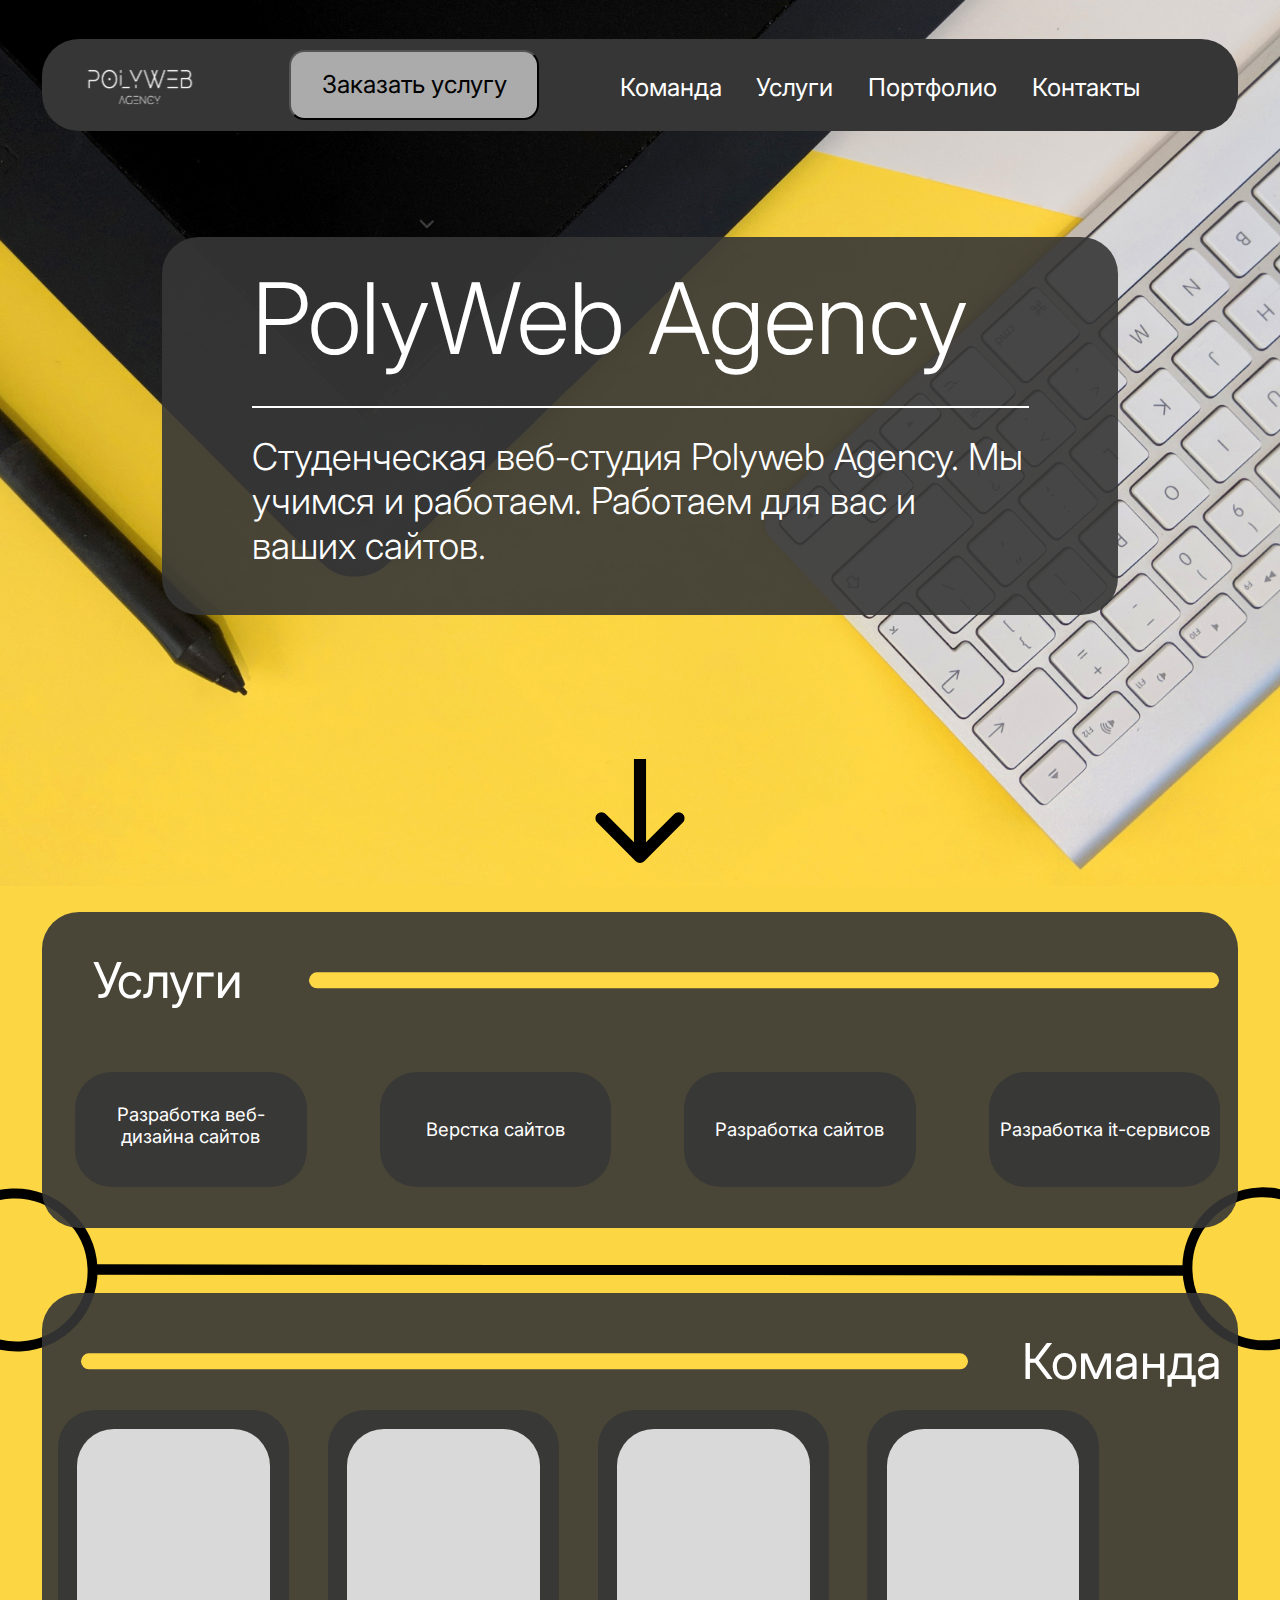
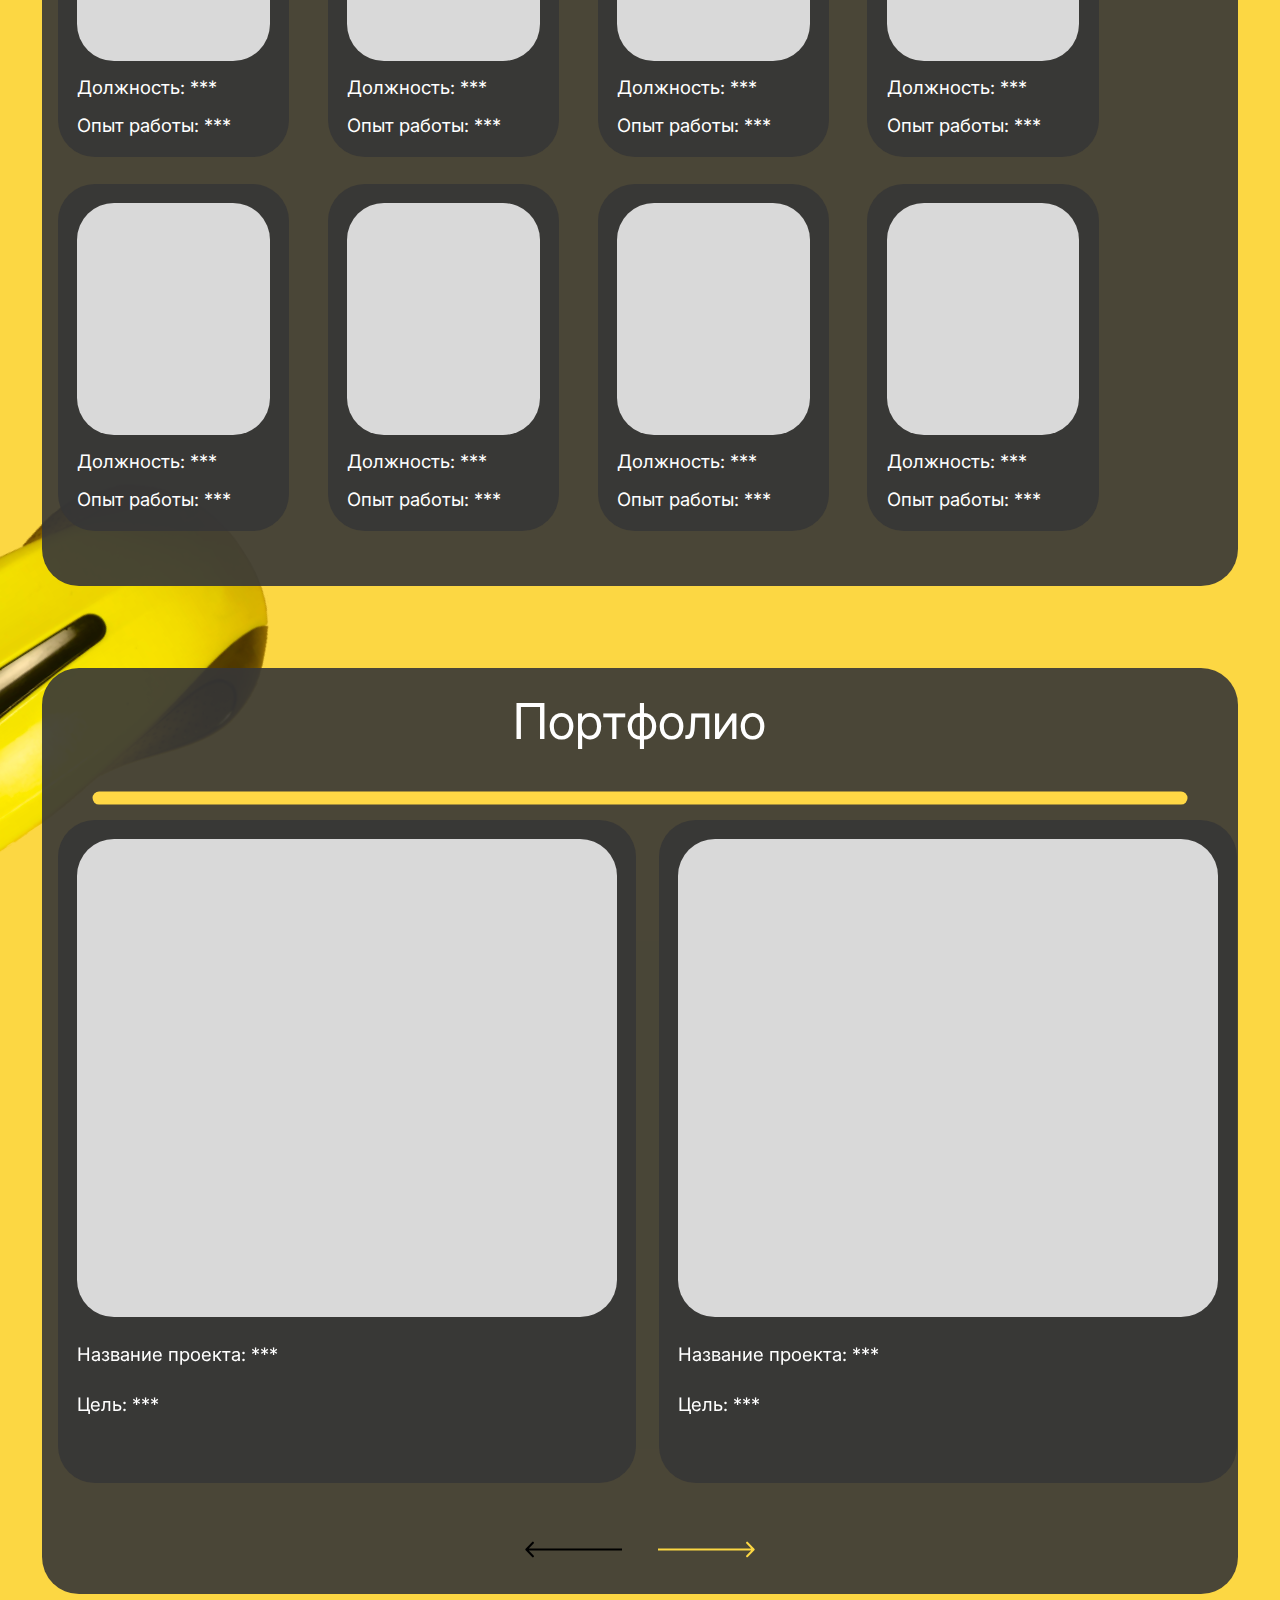
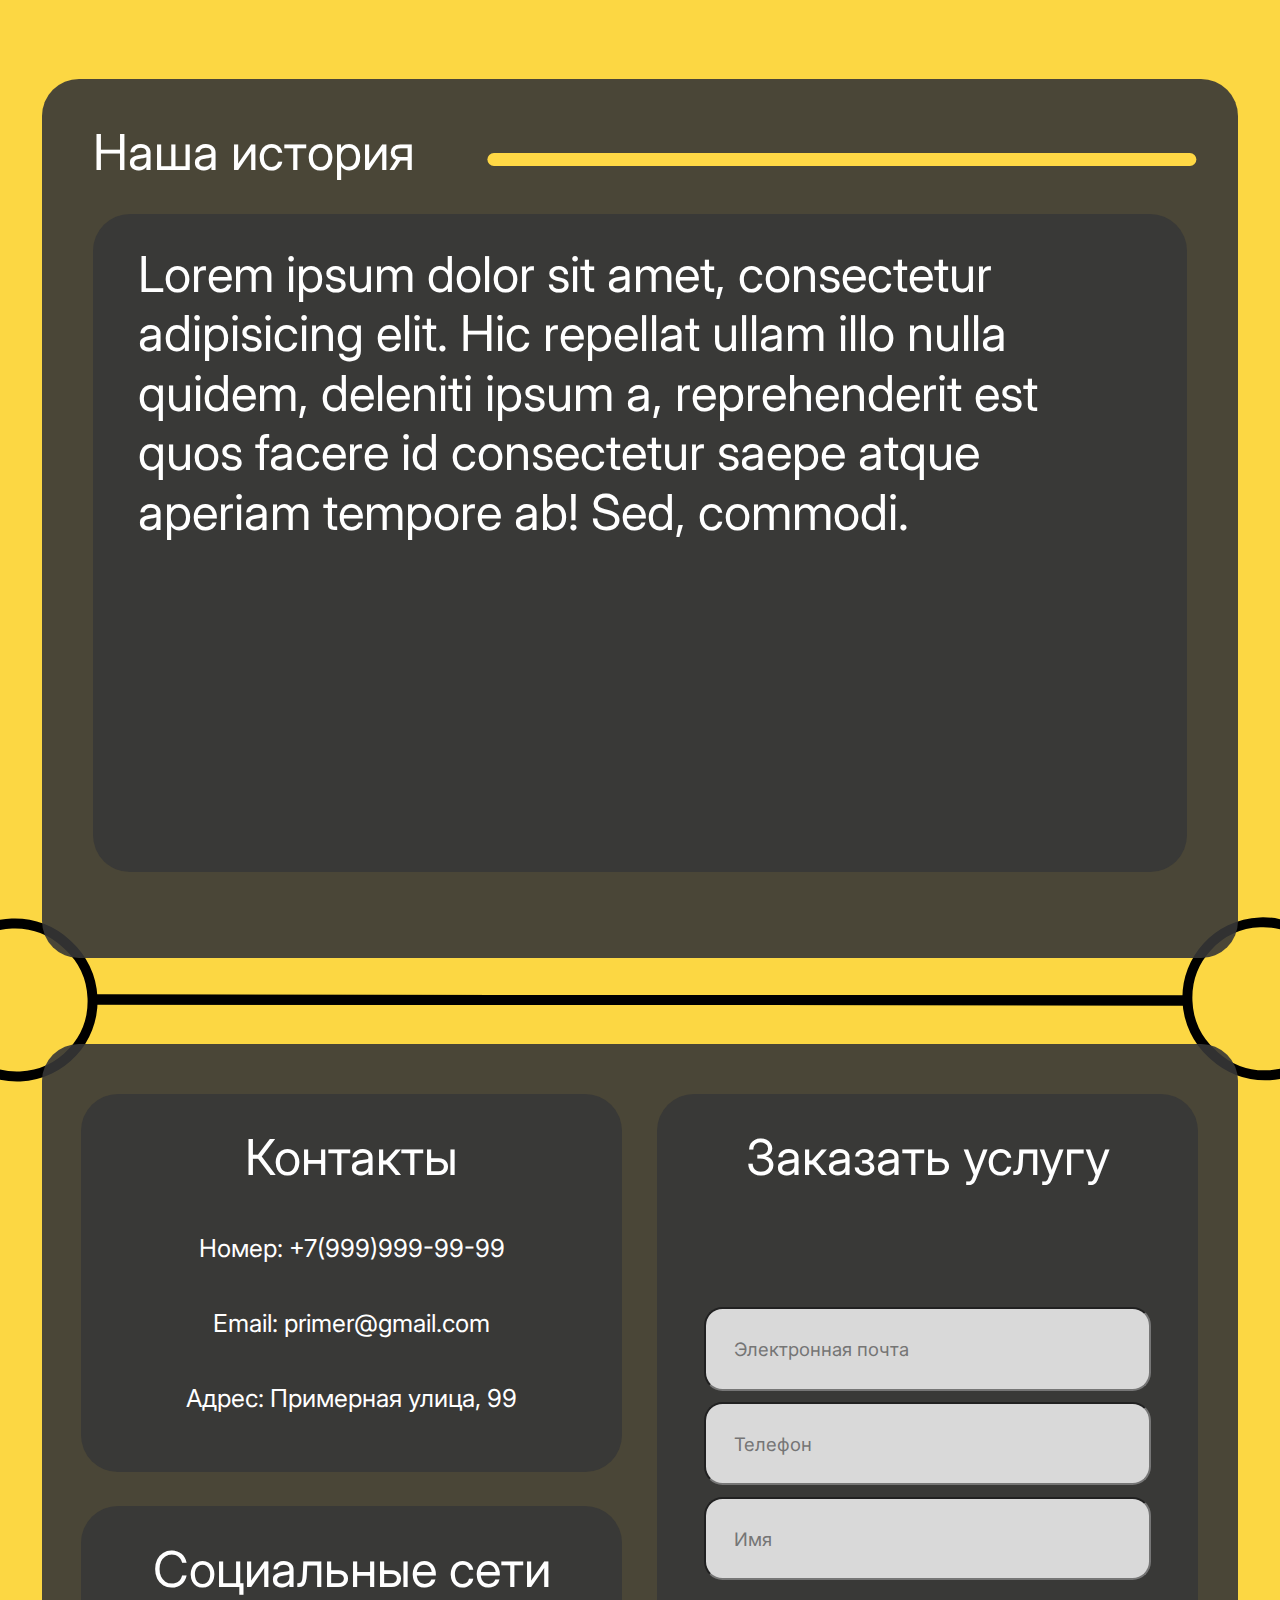
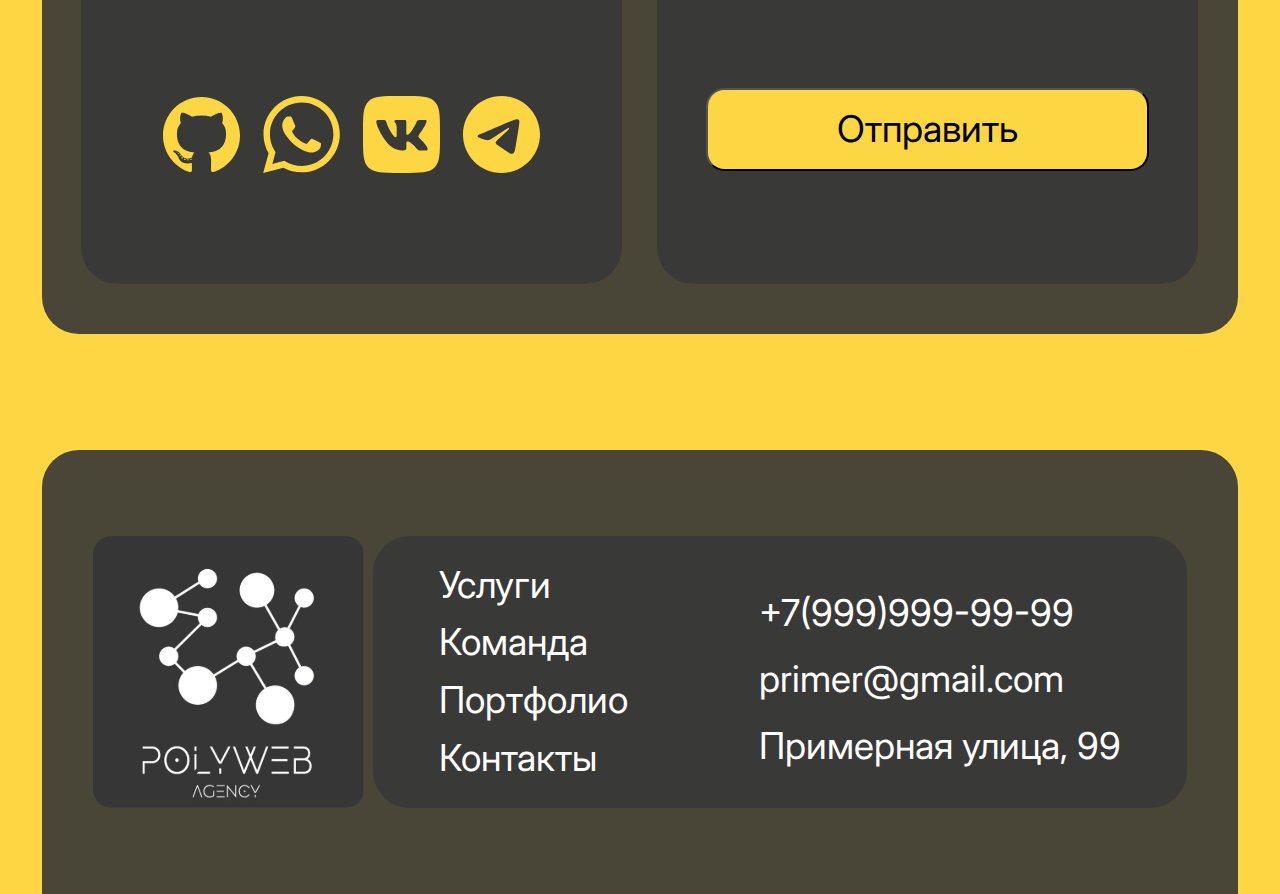
==== commit fb992c57: "-" ====
--- a/index.html
+++ b/index.html
@@ -1 +1 @@
-<!DOCTYPE html><html lang="en"><head><meta charset="UTF-8"><meta http-equiv="X-UA-Compatible" content="IE=edge"><meta name="viewport" content="width=device-width,initial-scale=1"><title>PolyWeb agency</title><link rel="stylesheet" href="css/reboot.css"><link rel="preconnect" href="https://fonts.googleapis.com"><link rel="preconnect" href="https://fonts.gstatic.com" crossorigin><link href="https://fonts.googleapis.com/css2?family=Inter:wght@300;400&display=swap" rel="stylesheet"><link rel="stylesheet" href="css/style.min.css"></head><body><header class="header"><div class="container header__container"><nav class="header__nav"><img class="header__nav__logo" src="img/logo/logonav.svg" alt="logo"> <button class="header__nav__button">Заказать услугу</button><ul class="header__list menu"><li><a class="header__list__item menu_item" href="#team">Команда</a></li><li><a class="header__list__item menu_item" href="#services">Услуги</a></li><li><a class="header__list__item menu_item" href="#portfolio">Портфолио</a></li><li><a class="header__list__item menu_item" href="#info">Контакты</a></li></ul><div class="hamburger"><span></span> <span></span> <span></span></div></nav><div class="header__about"><h1 class="header__about__title title">PolyWeb Agency</h1><div class="header__about__line"></div><h3 class="header__about__text title title_h3">Студенческая веб-студия Polyweb Agency. Мы учимся и работаем. Работаем для вас и ваших сайтов.</h3></div><a href="#services" class="header__down"><img src="img/icons/Arrow.svg" alt="arrow"></a></div></header><main><section id="services" class="services"><div class="container services__container"><h2 class="services__title title title_h2">Услуги</h2><ul class="services__list"><li class="services__list__item">Разработка веб-<br>дизайна сайтов</li><li class="services__list__item">Верстка сайтов</li><li class="services__list__item">Разработка сайтов</li><li class="services__list__item">Разработка it-сервисов</li></ul></div></section><section id="team" class="team"><div class="container team__container"><h2 class="team__title title title_h2">Команда</h2><ul class="team__list"><li class="team__list__item"><div class="team__list__item__photo"><img src="" alt=""></div><p class="team__list__item__job">Должность: ***</p><p class="team__list__item__exp">Опыт работы: ***</p></li><li class="team__list__item"><div class="team__list__item__photo"><img src="" alt=""></div><p class="team__list__item__job">Должность: ***</p><p class="team__list__item__exp">Опыт работы: ***</p></li><li class="team__list__item"><div class="team__list__item__photo"><img src="" alt=""></div><p class="team__list__item__job">Должность: ***</p><p class="team__list__item__exp">Опыт работы: ***</p></li><li class="team__list__item"><div class="team__list__item__photo"><img src="" alt=""></div><p class="team__list__item__job">Должность: ***</p><p class="team__list__item__exp">Опыт работы: ***</p></li><li class="team__list__item"><div class="team__list__item__photo"><img src="" alt=""></div><p class="team__list__item__job">Должность: ***</p><p class="team__list__item__exp">Опыт работы: ***</p></li><li class="team__list__item"><div class="team__list__item__photo"><img src="" alt=""></div><p class="team__list__item__job">Должность: ***</p><p class="team__list__item__exp">Опыт работы: ***</p></li><li class="team__list__item"><div class="team__list__item__photo"><img src="" alt=""></div><p class="team__list__item__job">Должность: ***</p><p class="team__list__item__exp">Опыт работы: ***</p></li><li class="team__list__item"><div class="team__list__item__photo"><img src="" alt=""></div><p class="team__list__item__job">Должность: ***</p><p class="team__list__item__exp">Опыт работы: ***</p></li></ul><div class="team__list__mobile"><ul class="team__list__mobile__item"><li class="team__list__item"><div class="team__list__item__photo"><img src="" alt=""></div><p class="team__list__item__job">Должность: ***</p><p class="team__list__item__exp">Опыт работы: ***</p></li><li class="team__list__item"><div class="team__list__item__photo"><img src="" alt=""></div><p class="team__list__item__job">Должность: ***</p><p class="team__list__item__exp">Опыт работы: ***</p></li><li class="team__list__item"><div class="team__list__item__photo"><img src="" alt=""></div><p class="team__list__item__job">Должность: ***</p><p class="team__list__item__exp">Опыт работы: ***</p></li><li class="team__list__item"><div class="team__list__item__photo"><img src="" alt=""></div><p class="team__list__item__job">Должность: ***</p><p class="team__list__item__exp">Опыт работы: ***</p></li></ul><ul class="team__list__mobile__item"><li class="team__list__item"><div class="team__list__item__photo"><img src="" alt=""></div><p class="team__list__item__job">Должность: ***</p><p class="team__list__item__exp">Опыт работы: ***</p></li><li class="team__list__item"><div class="team__list__item__photo"><img src="" alt=""></div><p class="team__list__item__job">Должность: ***</p><p class="team__list__item__exp">Опыт работы: ***</p></li><li class="team__list__item"><div class="team__list__item__photo"><img src="" alt=""></div><p class="team__list__item__job">Должность: ***</p><p class="team__list__item__exp">Опыт работы: ***</p></li><li class="team__list__item"><div class="team__list__item__photo"><img src="" alt=""></div><p class="team__list__item__job">Должность: ***</p><p class="team__list__item__exp">Опыт работы: ***</p></li></ul></div><div class="team__arrows arrows"></div></div></section><section id="portfolio" class="portfolio"><div class="container portfolio__container"><h2 class="portfolio__title title title_h2">Портфолио</h2><ul class="portfolio__slider"><li class="portfolio__slider__item"><div class="portfolio__slider__item__photo"><img src="" alt=""></div><p class="portfolio__slider__item__project">Название проекта: ***</p><p class="portfolio__slider__item__aim">Цель: ***</p></li><li class="portfolio__slider__item"><div class="portfolio__slider__item__photo"><img src="" alt=""></div><p class="portfolio__slider__item__project">Название проекта: ***</p><p class="portfolio__slider__item__aim">Цель: ***</p></li><li class="portfolio__slider__item"><div class="portfolio__slider__item__photo"><img src="" alt=""></div><p class="portfolio__slider__item__project">Название проекта: ***</p><p class="portfolio__slider__item__aim">Цель: ***</p></li><li class="portfolio__slider__item"><div class="portfolio__slider__item__photo"><img src="" alt=""></div><p class="portfolio__slider__item__project">Название проекта: ***</p><p class="portfolio__slider__item__aim">Цель: ***</p></li><li class="portfolio__slider__item"><div class="portfolio__slider__item__photo"><img src="" alt=""></div><p class="portfolio__slider__item__project">Название проекта: ***</p><p class="portfolio__slider__item__aim">Цель: ***</p></li></ul><div class="arrows portfolio__arrows"></div></div></section><section class="story"><div class="container story__container"><h2 class="story__title title title_h2">Наша история</h2><p class="story__text">Lorem ipsum dolor sit amet, consectetur adipisicing elit. Hic repellat ullam illo nulla quidem, deleniti ipsum a, reprehenderit est quos facere id consectetur saepe atque aperiam tempore ab! Sed, commodi.</p></div></section><section id="info" class="info"><div class="container info__container"><div class="info__item info__contacts"><h2 class="info__contacts__title title title_h2">Контакты</h2><p class="info__contacts__text">Номер: <a href="tel:+79999999999">+7(999)999-99-99</a></p><p class="info__contacts__text">Email: <a href="mailto:primer@gmail.com">primer@gmail.com</a></p><p class="info__contacts__text">Адрес: <a href="https://yandex.ru/maps/213/moscow/?ll=37.617700%2C55.755863&z=10" target="_blank" rel="noopener noreferrer">Примерная улица, 99</a></p></div><div class="info__item info__social"><h2 class="title title_h2 info__social__title">Социальные сети</h2><div class="info__social__links"><a class="info__social__link" href="#"><img src="img/icons/github.svg" alt="" class="info__social__gh"></a><a class="info__social__link" href="#"><img src="img/icons/whatsapp.svg" alt="" class="info__social__wu"></a><a class="info__social__link" href="#"><img src="img/icons/vk.svg" alt="" class="info__social__vk"></a><a class="info__social__link" href="#"><img src="img/icons/telegram.svg" alt="" class="info__social__tg"></a></div></div><div class="info__item info__order"><h2 class="title title_h2 info__order__title">Заказать услугу</h2><form class="info__order__form" action="#"><label for="mail" class="visually-hidden"></label> <input id="mail" class="info__order__form__mail info__order__form__input" required placeholder="Электронная почта" type="email"> <label for="phone" class="visually-hidden"></label> <input id="phone" class="info__order__form__phone info__order__form__input" required placeholder="Телефон"> <label for="name" class="visually-hidden"></label> <input id="name" class="info__order__form__name info__order__form__input" required placeholder="Имя" type="text"> <button type="submit" class="info__order__form__btn">Отправить</button></form></div></div></section></main><footer class="footer"><div class="container footer__container"><div class="footer__logo"><img src="img/logo/logofooter.svg" alt="logo"></div><div class="footer__info"><div class="footer__info__links"><a href="#services" class="footer__info__links__link">Услуги</a> <a href="#team" class="footer__info__links__link">Команда</a> <a href="#portfolio" class="footer__info__links__link">Портфолио</a> <a href="#contacts" class="footer__info__links__link">Контакты</a></div><div class="footer__info__text"><p class="footer__info__text__1"><a href="tel:+79999999999">+7(999)999-99-99</a></p><p class="footer__info__text__1"><a href="mailto:primer@gmail.com">primer@gmail.com</a></p><p class="footer__info__text__1"><a href="https://yandex.ru/maps/213/moscow/?ll=37.617700%2C55.755863&z=10" target="_blank" rel="noopener noreferrer">Примерная улица, 99</a></p></div></div></div></footer><script src="js/jquery.js"></script><script src="js/slick.min.js"></script><script src="js/script.js"></script></body></html>+<!DOCTYPE html><html lang="en"><head><meta charset="UTF-8"><meta http-equiv="X-UA-Compatible" content="IE=edge"><meta name="viewport" content="width=device-width,initial-scale=1"><title>PolyWeb agency</title><link rel="stylesheet" href="css/reboot.css"><link rel="preconnect" href="https://fonts.googleapis.com"><link rel="preconnect" href="https://fonts.gstatic.com" crossorigin><link href="https://fonts.googleapis.com/css2?family=Inter:wght@300;400&display=swap" rel="stylesheet"><link rel="stylesheet" href="css/style.min.css"></head><body><header class="header"><div class="container header__container"><nav class="header__nav"><img class="header__nav__logo" src="img/logo/logonav.svg" alt="logo"> <button class="header__nav__button">Заказать услугу</button><ul class="header__list menu"><li><a class="header__list__item menu_item" href="#team">Команда</a></li><li><a class="header__list__item menu_item" href="#services">Услуги</a></li><li><a class="header__list__item menu_item" href="#portfolio">Портфолио</a></li><li><a class="header__list__item menu_item" href="#info">Контакты</a></li></ul><div class="hamburger"><span></span> <span></span> <span></span></div></nav><div class="header__about"><h1 class="header__about__title title">PolyWeb Agency</h1><div class="header__about__line"></div><h3 class="header__about__text title title_h3">Студенческая веб-студия Polyweb Agency. Мы учимся и работаем. Работаем для вас и ваших сайтов.</h3></div><a href="#services" class="header__down"><img src="img/icons/Arrow.svg" alt="arrow"></a></div></header><main><section id="services" class="services"><div class="container services__container"><h2 class="services__title title title_h2">Услуги</h2><ul class="services__list"><li class="services__list__item">Разработка веб-<br>дизайна сайтов</li><li class="services__list__item">Верстка сайтов</li><li class="services__list__item">Разработка сайтов</li><li class="services__list__item">Разработка it-сервисов</li></ul></div></section><div class="line"><div class="line__left"></div><div class="line__right"></div></div><section id="team" class="team"><div class="container team__container"><h2 class="team__title title title_h2">Команда</h2><ul class="team__list"><li class="team__list__item"><div class="team__list__item__photo"><img src="" alt=""></div><p class="team__list__item__job">Должность: ***</p><p class="team__list__item__exp">Опыт работы: ***</p></li><li class="team__list__item"><div class="team__list__item__photo"><img src="" alt=""></div><p class="team__list__item__job">Должность: ***</p><p class="team__list__item__exp">Опыт работы: ***</p></li><li class="team__list__item"><div class="team__list__item__photo"><img src="" alt=""></div><p class="team__list__item__job">Должность: ***</p><p class="team__list__item__exp">Опыт работы: ***</p></li><li class="team__list__item"><div class="team__list__item__photo"><img src="" alt=""></div><p class="team__list__item__job">Должность: ***</p><p class="team__list__item__exp">Опыт работы: ***</p></li><li class="team__list__item"><div class="team__list__item__photo"><img src="" alt=""></div><p class="team__list__item__job">Должность: ***</p><p class="team__list__item__exp">Опыт работы: ***</p></li><li class="team__list__item"><div class="team__list__item__photo"><img src="" alt=""></div><p class="team__list__item__job">Должность: ***</p><p class="team__list__item__exp">Опыт работы: ***</p></li><li class="team__list__item"><div class="team__list__item__photo"><img src="" alt=""></div><p class="team__list__item__job">Должность: ***</p><p class="team__list__item__exp">Опыт работы: ***</p></li><li class="team__list__item"><div class="team__list__item__photo"><img src="" alt=""></div><p class="team__list__item__job">Должность: ***</p><p class="team__list__item__exp">Опыт работы: ***</p></li></ul><div class="team__list__mobile"><ul class="team__list__mobile__item"><li class="team__list__item"><div class="team__list__item__photo"><img src="" alt=""></div><p class="team__list__item__job">Должность: ***</p><p class="team__list__item__exp">Опыт работы: ***</p></li><li class="team__list__item"><div class="team__list__item__photo"><img src="" alt=""></div><p class="team__list__item__job">Должность: ***</p><p class="team__list__item__exp">Опыт работы: ***</p></li><li class="team__list__item"><div class="team__list__item__photo"><img src="" alt=""></div><p class="team__list__item__job">Должность: ***</p><p class="team__list__item__exp">Опыт работы: ***</p></li><li class="team__list__item"><div class="team__list__item__photo"><img src="" alt=""></div><p class="team__list__item__job">Должность: ***</p><p class="team__list__item__exp">Опыт работы: ***</p></li></ul><ul class="team__list__mobile__item"><li class="team__list__item"><div class="team__list__item__photo"><img src="" alt=""></div><p class="team__list__item__job">Должность: ***</p><p class="team__list__item__exp">Опыт работы: ***</p></li><li class="team__list__item"><div class="team__list__item__photo"><img src="" alt=""></div><p class="team__list__item__job">Должность: ***</p><p class="team__list__item__exp">Опыт работы: ***</p></li><li class="team__list__item"><div class="team__list__item__photo"><img src="" alt=""></div><p class="team__list__item__job">Должность: ***</p><p class="team__list__item__exp">Опыт работы: ***</p></li><li class="team__list__item"><div class="team__list__item__photo"><img src="" alt=""></div><p class="team__list__item__job">Должность: ***</p><p class="team__list__item__exp">Опыт работы: ***</p></li></ul></div><div class="team__arrows arrows"></div></div></section><section id="portfolio" class="portfolio"><div class="container portfolio__container"><h2 class="portfolio__title title title_h2">Портфолио</h2><ul class="portfolio__slider"><li class="portfolio__slider__item"><div class="portfolio__slider__item__photo"><img src="" alt=""></div><p class="portfolio__slider__item__project">Название проекта: ***</p><p class="portfolio__slider__item__aim">Цель: ***</p></li><li class="portfolio__slider__item"><div class="portfolio__slider__item__photo"><img src="" alt=""></div><p class="portfolio__slider__item__project">Название проекта: ***</p><p class="portfolio__slider__item__aim">Цель: ***</p></li><li class="portfolio__slider__item"><div class="portfolio__slider__item__photo"><img src="" alt=""></div><p class="portfolio__slider__item__project">Название проекта: ***</p><p class="portfolio__slider__item__aim">Цель: ***</p></li><li class="portfolio__slider__item"><div class="portfolio__slider__item__photo"><img src="" alt=""></div><p class="portfolio__slider__item__project">Название проекта: ***</p><p class="portfolio__slider__item__aim">Цель: ***</p></li><li class="portfolio__slider__item"><div class="portfolio__slider__item__photo"><img src="" alt=""></div><p class="portfolio__slider__item__project">Название проекта: ***</p><p class="portfolio__slider__item__aim">Цель: ***</p></li></ul><div class="arrows portfolio__arrows"></div></div></section><section class="story"><div class="container story__container"><h2 class="story__title title title_h2">Наша история</h2><p class="story__text">Lorem ipsum dolor sit amet, consectetur adipisicing elit. Hic repellat ullam illo nulla quidem, deleniti ipsum a, reprehenderit est quos facere id consectetur saepe atque aperiam tempore ab! Sed, commodi.</p></div></section><div class="line"><div class="line__left"></div><div class="line__right"></div></div><section id="info" class="info"><div class="container info__container"><div class="info__item info__contacts"><h2 class="info__contacts__title title title_h2">Контакты</h2><p class="info__contacts__text">Номер: <a href="tel:+79999999999">+7(999)999-99-99</a></p><p class="info__contacts__text">Email: <a href="mailto:primer@gmail.com">primer@gmail.com</a></p><p class="info__contacts__text">Адрес: <a href="https://yandex.ru/maps/213/moscow/?ll=37.617700%2C55.755863&z=10" target="_blank" rel="noopener noreferrer">Примерная улица, 99</a></p></div><div class="info__item info__social"><h2 class="title title_h2 info__social__title">Социальные сети</h2><div class="info__social__links"><a class="info__social__link" href="#"><img src="img/icons/github.svg" alt="" class="info__social__gh"></a><a class="info__social__link" href="#"><img src="img/icons/whatsapp.svg" alt="" class="info__social__wu"></a><a class="info__social__link" href="#"><img src="img/icons/vk.svg" alt="" class="info__social__vk"></a><a class="info__social__link" href="#"><img src="img/icons/telegram.svg" alt="" class="info__social__tg"></a></div></div><div class="info__item info__order"><h2 class="title title_h2 info__order__title">Заказать услугу</h2><form class="info__order__form" action="#"><label for="mail" class="visually-hidden"></label> <input id="mail" class="info__order__form__mail info__order__form__input" required placeholder="Электронная почта" type="email"> <label for="phone" class="visually-hidden"></label> <input id="phone" class="info__order__form__phone info__order__form__input" required placeholder="Телефон"> <label for="name" class="visually-hidden"></label> <input id="name" class="info__order__form__name info__order__form__input" required placeholder="Имя" type="text"> <button type="submit" class="info__order__form__btn">Отправить</button></form></div></div></section></main><footer class="footer"><div class="container footer__container"><div class="footer__logo"><img src="img/logo/logofooter.svg" alt="logo"></div><div class="footer__info"><div class="footer__info__links"><a href="#services" class="footer__info__links__link">Услуги</a> <a href="#team" class="footer__info__links__link">Команда</a> <a href="#portfolio" class="footer__info__links__link">Портфолио</a> <a href="#contacts" class="footer__info__links__link">Контакты</a></div><div class="footer__info__text"><p class="footer__info__text__1"><a href="tel:+79999999999">+7(999)999-99-99</a></p><p class="footer__info__text__1"><a href="mailto:primer@gmail.com">primer@gmail.com</a></p><p class="footer__info__text__1"><a href="https://yandex.ru/maps/213/moscow/?ll=37.617700%2C55.755863&z=10" target="_blank" rel="noopener noreferrer">Примерная улица, 99</a></p></div></div></div></footer><script src="js/jquery.js"></script><script src="js/slick.min.js"></script><script src="js/script.js"></script></body></html>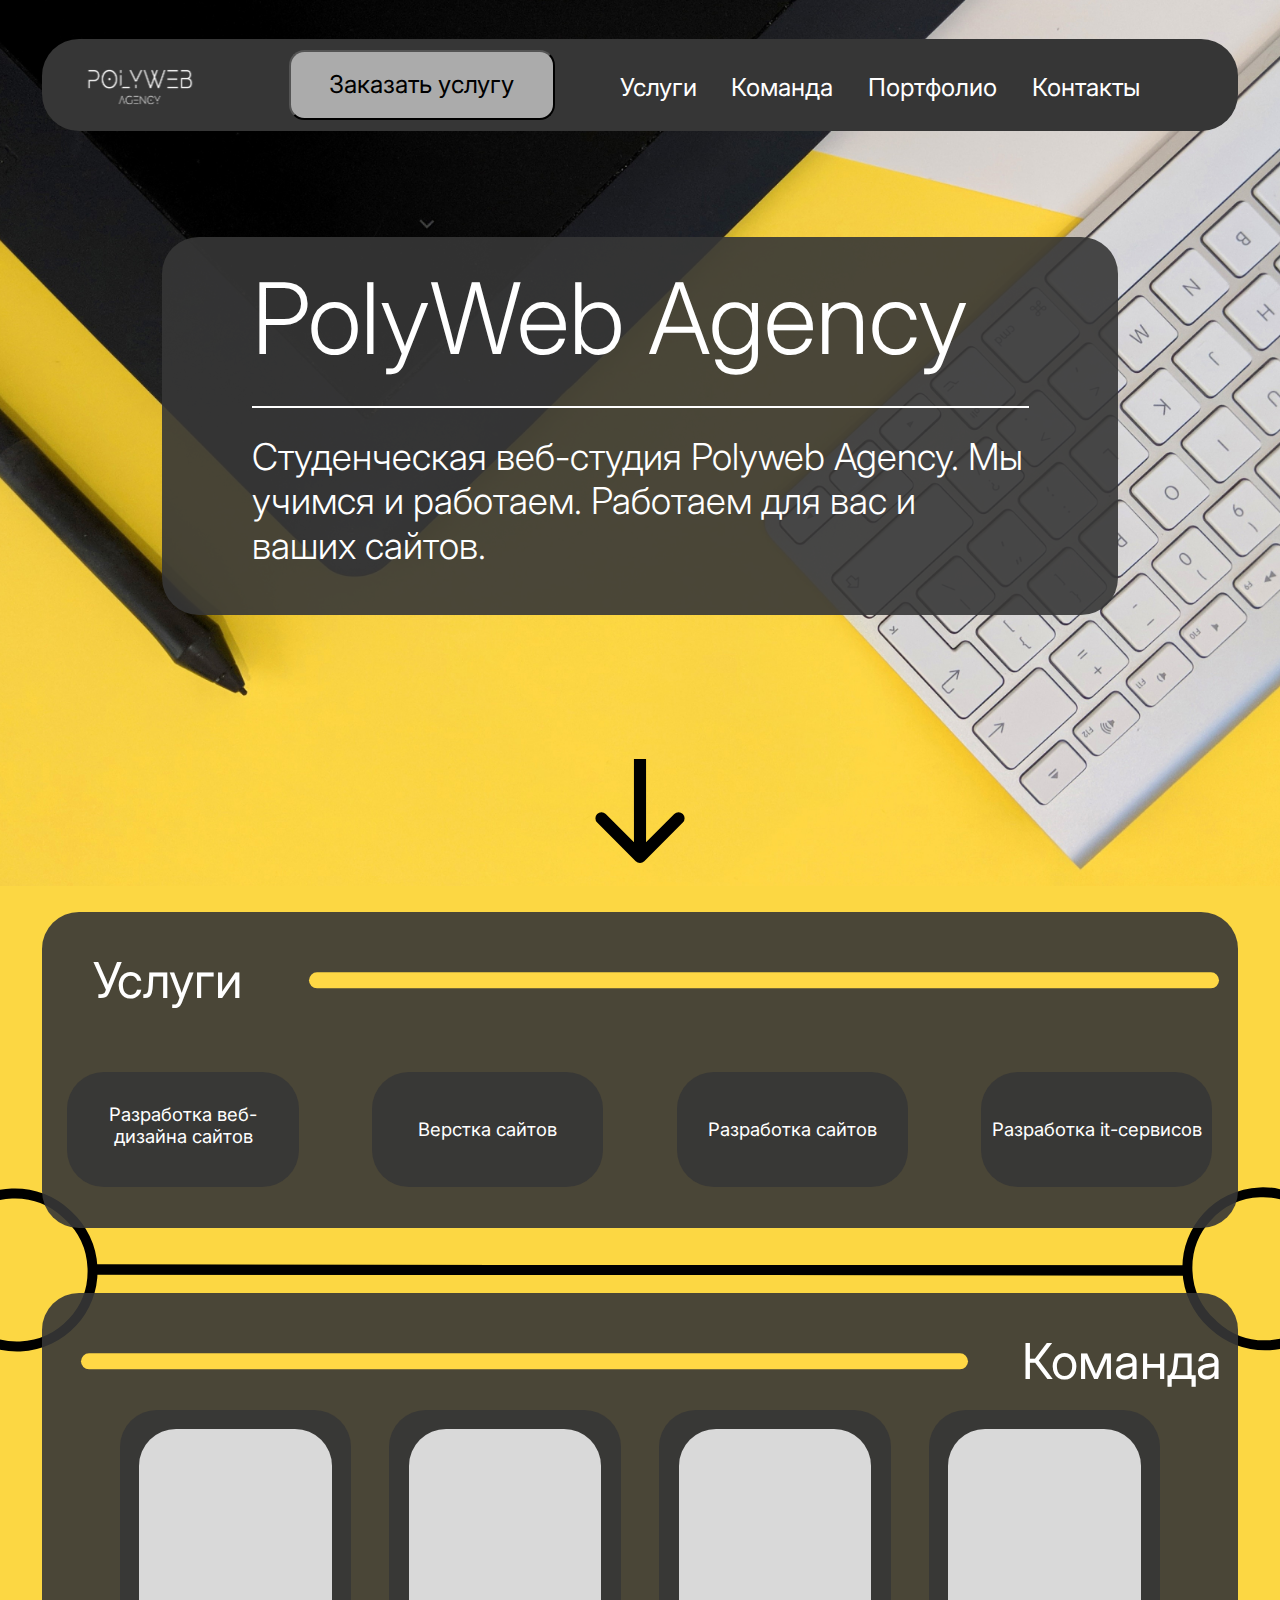
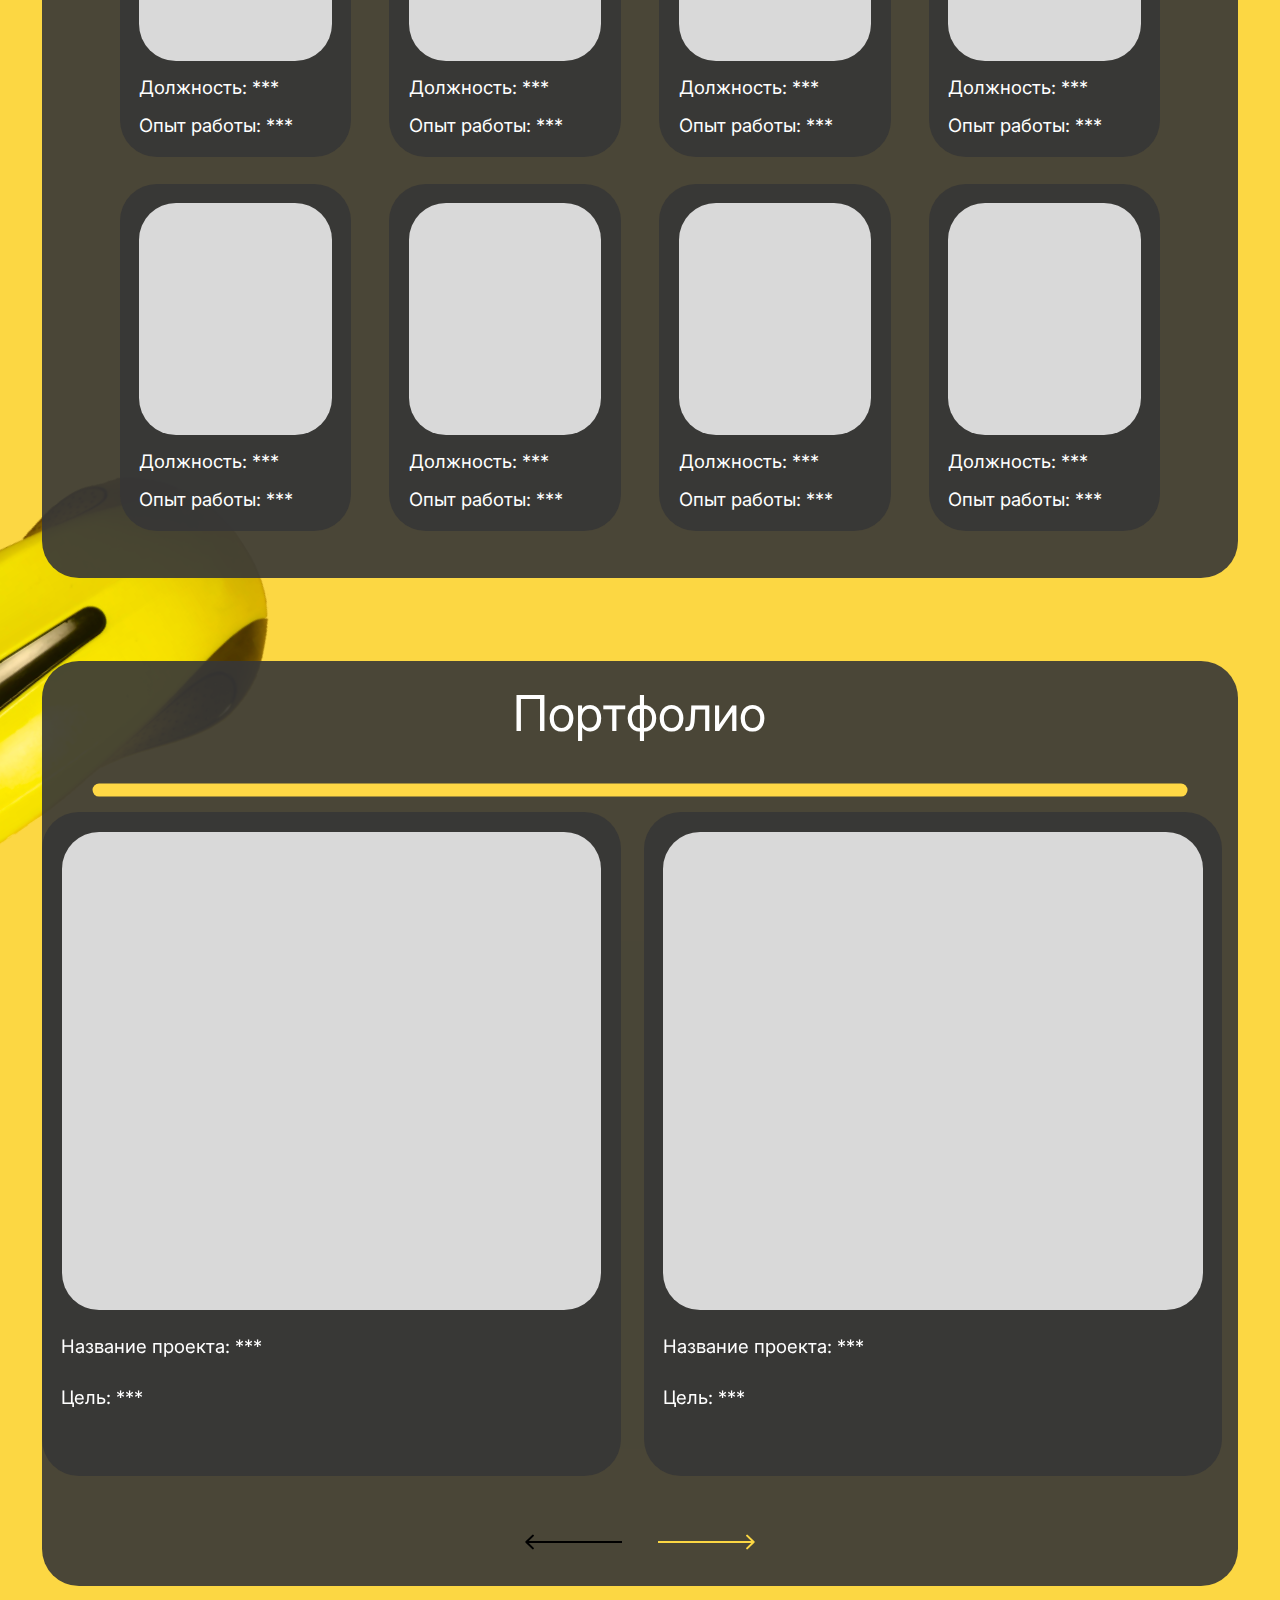
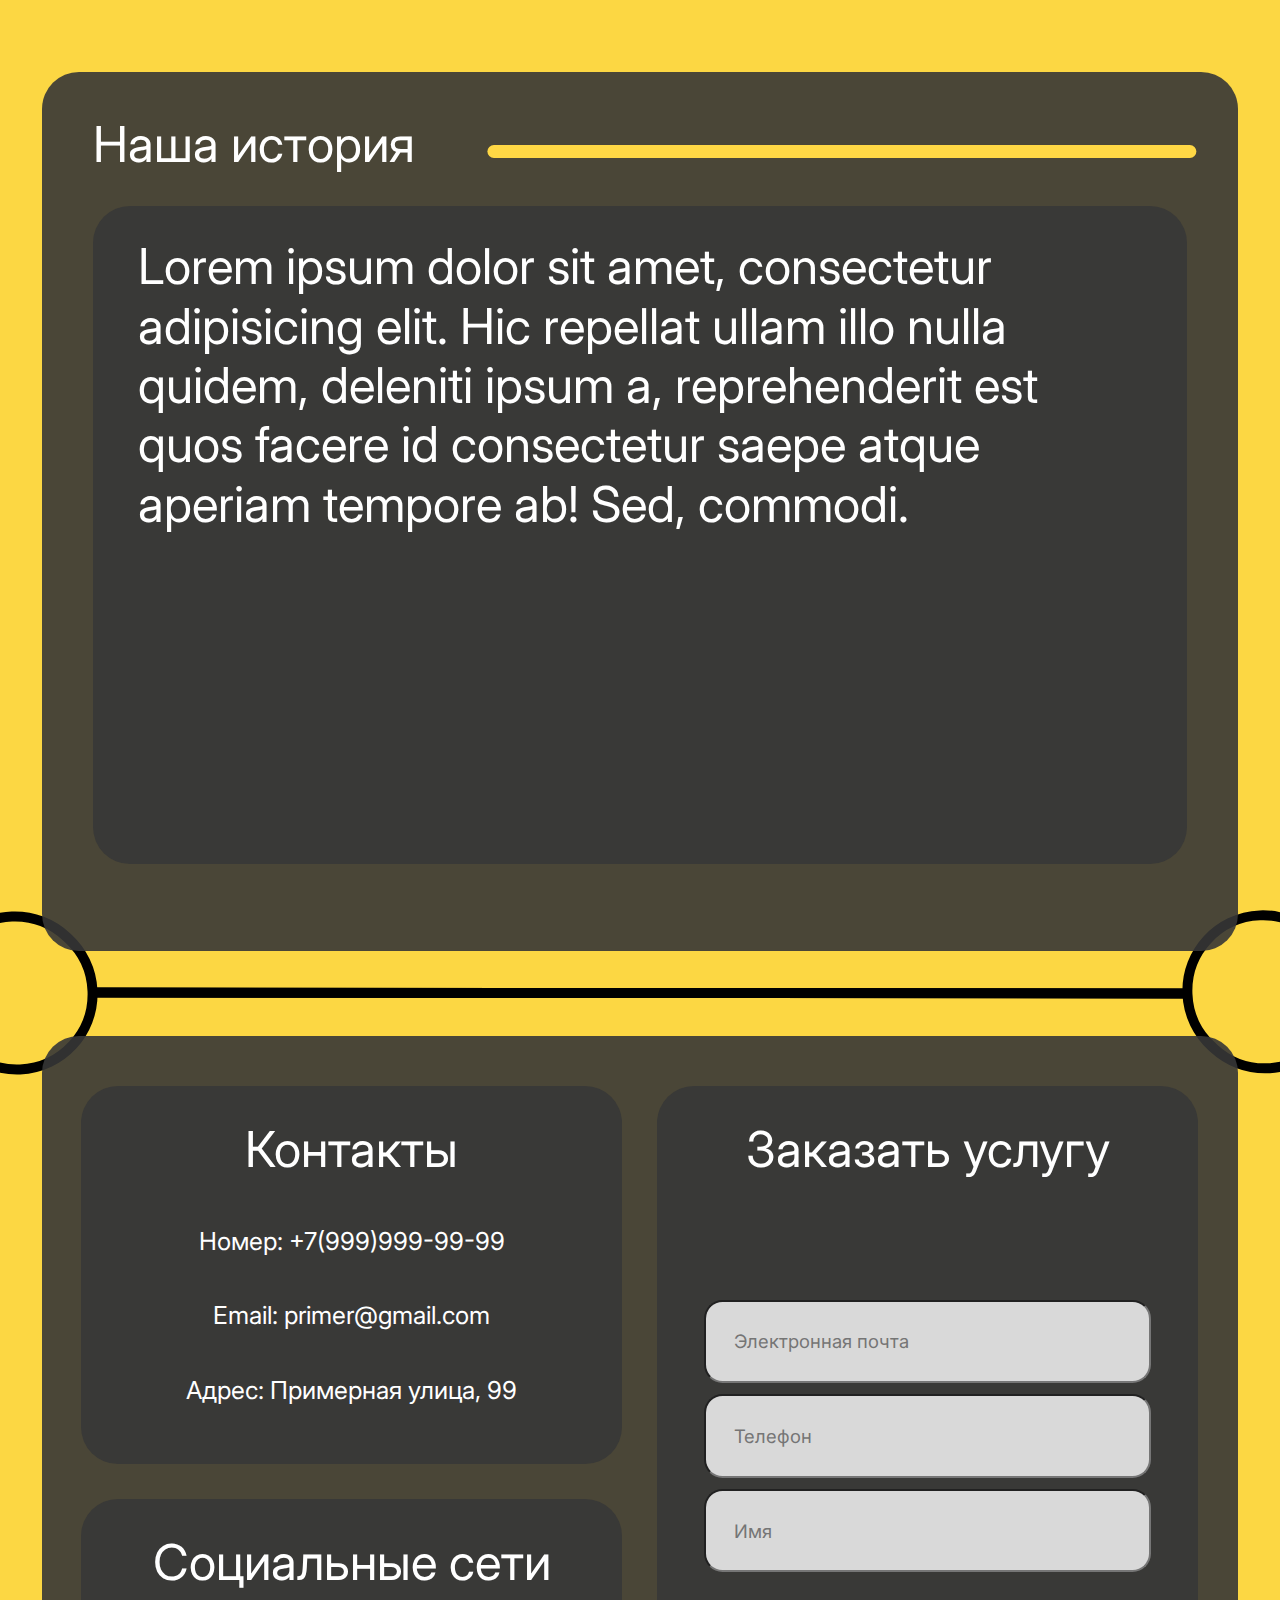
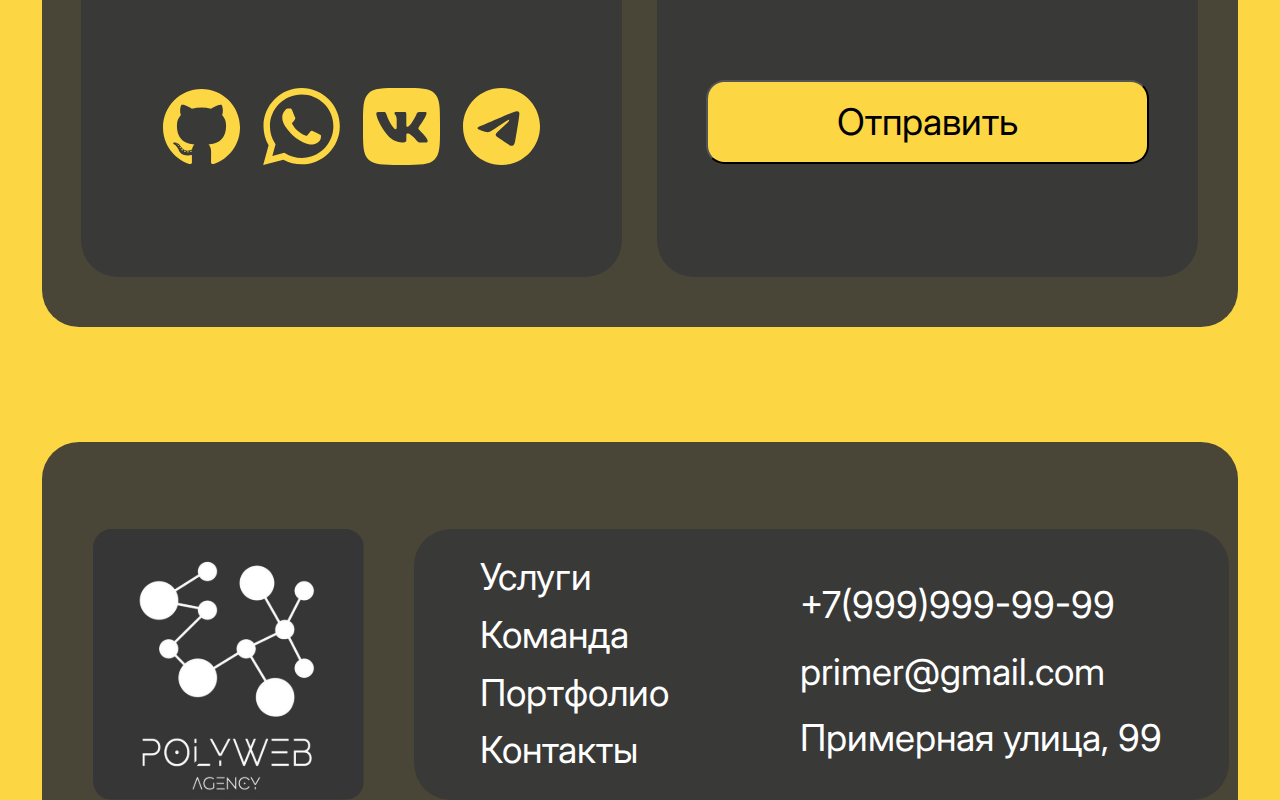
==== commit 6fd19a6e: "1" ====
--- a/index.html
+++ b/index.html
@@ -1 +1 @@
-<!DOCTYPE html><html lang="en"><head><meta charset="UTF-8"><meta http-equiv="X-UA-Compatible" content="IE=edge"><meta name="viewport" content="width=device-width,initial-scale=1"><title>PolyWeb agency</title><link rel="stylesheet" href="css/reboot.css"><link rel="preconnect" href="https://fonts.googleapis.com"><link rel="preconnect" href="https://fonts.gstatic.com" crossorigin><link href="https://fonts.googleapis.com/css2?family=Inter:wght@300;400&display=swap" rel="stylesheet"><link rel="stylesheet" href="css/style.min.css"></head><body><header class="header"><div class="container header__container"><nav class="header__nav"><img class="header__nav__logo" src="img/logo/logonav.svg" alt="logo"> <button class="header__nav__button">Заказать услугу</button><ul class="header__list menu"><li><a class="header__list__item menu_item" href="#team">Команда</a></li><li><a class="header__list__item menu_item" href="#services">Услуги</a></li><li><a class="header__list__item menu_item" href="#portfolio">Портфолио</a></li><li><a class="header__list__item menu_item" href="#info">Контакты</a></li></ul><div class="hamburger"><span></span> <span></span> <span></span></div></nav><div class="header__about"><h1 class="header__about__title title">PolyWeb Agency</h1><div class="header__about__line"></div><h3 class="header__about__text title title_h3">Студенческая веб-студия Polyweb Agency. Мы учимся и работаем. Работаем для вас и ваших сайтов.</h3></div><a href="#services" class="header__down"><img src="img/icons/Arrow.svg" alt="arrow"></a></div></header><main><section id="services" class="services"><div class="container services__container"><h2 class="services__title title title_h2">Услуги</h2><ul class="services__list"><li class="services__list__item">Разработка веб-<br>дизайна сайтов</li><li class="services__list__item">Верстка сайтов</li><li class="services__list__item">Разработка сайтов</li><li class="services__list__item">Разработка it-сервисов</li></ul></div></section><div class="line"><div class="line__left"></div><div class="line__right"></div></div><section id="team" class="team"><div class="container team__container"><h2 class="team__title title title_h2">Команда</h2><ul class="team__list"><li class="team__list__item"><div class="team__list__item__photo"><img src="" alt=""></div><p class="team__list__item__job">Должность: ***</p><p class="team__list__item__exp">Опыт работы: ***</p></li><li class="team__list__item"><div class="team__list__item__photo"><img src="" alt=""></div><p class="team__list__item__job">Должность: ***</p><p class="team__list__item__exp">Опыт работы: ***</p></li><li class="team__list__item"><div class="team__list__item__photo"><img src="" alt=""></div><p class="team__list__item__job">Должность: ***</p><p class="team__list__item__exp">Опыт работы: ***</p></li><li class="team__list__item"><div class="team__list__item__photo"><img src="" alt=""></div><p class="team__list__item__job">Должность: ***</p><p class="team__list__item__exp">Опыт работы: ***</p></li><li class="team__list__item"><div class="team__list__item__photo"><img src="" alt=""></div><p class="team__list__item__job">Должность: ***</p><p class="team__list__item__exp">Опыт работы: ***</p></li><li class="team__list__item"><div class="team__list__item__photo"><img src="" alt=""></div><p class="team__list__item__job">Должность: ***</p><p class="team__list__item__exp">Опыт работы: ***</p></li><li class="team__list__item"><div class="team__list__item__photo"><img src="" alt=""></div><p class="team__list__item__job">Должность: ***</p><p class="team__list__item__exp">Опыт работы: ***</p></li><li class="team__list__item"><div class="team__list__item__photo"><img src="" alt=""></div><p class="team__list__item__job">Должность: ***</p><p class="team__list__item__exp">Опыт работы: ***</p></li></ul><div class="team__list__mobile"><ul class="team__list__mobile__item"><li class="team__list__item"><div class="team__list__item__photo"><img src="" alt=""></div><p class="team__list__item__job">Должность: ***</p><p class="team__list__item__exp">Опыт работы: ***</p></li><li class="team__list__item"><div class="team__list__item__photo"><img src="" alt=""></div><p class="team__list__item__job">Должность: ***</p><p class="team__list__item__exp">Опыт работы: ***</p></li><li class="team__list__item"><div class="team__list__item__photo"><img src="" alt=""></div><p class="team__list__item__job">Должность: ***</p><p class="team__list__item__exp">Опыт работы: ***</p></li><li class="team__list__item"><div class="team__list__item__photo"><img src="" alt=""></div><p class="team__list__item__job">Должность: ***</p><p class="team__list__item__exp">Опыт работы: ***</p></li></ul><ul class="team__list__mobile__item"><li class="team__list__item"><div class="team__list__item__photo"><img src="" alt=""></div><p class="team__list__item__job">Должность: ***</p><p class="team__list__item__exp">Опыт работы: ***</p></li><li class="team__list__item"><div class="team__list__item__photo"><img src="" alt=""></div><p class="team__list__item__job">Должность: ***</p><p class="team__list__item__exp">Опыт работы: ***</p></li><li class="team__list__item"><div class="team__list__item__photo"><img src="" alt=""></div><p class="team__list__item__job">Должность: ***</p><p class="team__list__item__exp">Опыт работы: ***</p></li><li class="team__list__item"><div class="team__list__item__photo"><img src="" alt=""></div><p class="team__list__item__job">Должность: ***</p><p class="team__list__item__exp">Опыт работы: ***</p></li></ul></div><div class="team__arrows arrows"></div></div></section><section id="portfolio" class="portfolio"><div class="container portfolio__container"><h2 class="portfolio__title title title_h2">Портфолио</h2><ul class="portfolio__slider"><li class="portfolio__slider__item"><div class="portfolio__slider__item__photo"><img src="" alt=""></div><p class="portfolio__slider__item__project">Название проекта: ***</p><p class="portfolio__slider__item__aim">Цель: ***</p></li><li class="portfolio__slider__item"><div class="portfolio__slider__item__photo"><img src="" alt=""></div><p class="portfolio__slider__item__project">Название проекта: ***</p><p class="portfolio__slider__item__aim">Цель: ***</p></li><li class="portfolio__slider__item"><div class="portfolio__slider__item__photo"><img src="" alt=""></div><p class="portfolio__slider__item__project">Название проекта: ***</p><p class="portfolio__slider__item__aim">Цель: ***</p></li><li class="portfolio__slider__item"><div class="portfolio__slider__item__photo"><img src="" alt=""></div><p class="portfolio__slider__item__project">Название проекта: ***</p><p class="portfolio__slider__item__aim">Цель: ***</p></li><li class="portfolio__slider__item"><div class="portfolio__slider__item__photo"><img src="" alt=""></div><p class="portfolio__slider__item__project">Название проекта: ***</p><p class="portfolio__slider__item__aim">Цель: ***</p></li></ul><div class="arrows portfolio__arrows"></div></div></section><section class="story"><div class="container story__container"><h2 class="story__title title title_h2">Наша история</h2><p class="story__text">Lorem ipsum dolor sit amet, consectetur adipisicing elit. Hic repellat ullam illo nulla quidem, deleniti ipsum a, reprehenderit est quos facere id consectetur saepe atque aperiam tempore ab! Sed, commodi.</p></div></section><div class="line"><div class="line__left"></div><div class="line__right"></div></div><section id="info" class="info"><div class="container info__container"><div class="info__item info__contacts"><h2 class="info__contacts__title title title_h2">Контакты</h2><p class="info__contacts__text">Номер: <a href="tel:+79999999999">+7(999)999-99-99</a></p><p class="info__contacts__text">Email: <a href="mailto:primer@gmail.com">primer@gmail.com</a></p><p class="info__contacts__text">Адрес: <a href="https://yandex.ru/maps/213/moscow/?ll=37.617700%2C55.755863&z=10" target="_blank" rel="noopener noreferrer">Примерная улица, 99</a></p></div><div class="info__item info__social"><h2 class="title title_h2 info__social__title">Социальные сети</h2><div class="info__social__links"><a class="info__social__link" href="#"><img src="img/icons/github.svg" alt="" class="info__social__gh"></a><a class="info__social__link" href="#"><img src="img/icons/whatsapp.svg" alt="" class="info__social__wu"></a><a class="info__social__link" href="#"><img src="img/icons/vk.svg" alt="" class="info__social__vk"></a><a class="info__social__link" href="#"><img src="img/icons/telegram.svg" alt="" class="info__social__tg"></a></div></div><div class="info__item info__order"><h2 class="title title_h2 info__order__title">Заказать услугу</h2><form class="info__order__form" action="#"><label for="mail" class="visually-hidden"></label> <input id="mail" class="info__order__form__mail info__order__form__input" required placeholder="Электронная почта" type="email"> <label for="phone" class="visually-hidden"></label> <input id="phone" class="info__order__form__phone info__order__form__input" required placeholder="Телефон"> <label for="name" class="visually-hidden"></label> <input id="name" class="info__order__form__name info__order__form__input" required placeholder="Имя" type="text"> <button type="submit" class="info__order__form__btn">Отправить</button></form></div></div></section></main><footer class="footer"><div class="container footer__container"><div class="footer__logo"><img src="img/logo/logofooter.svg" alt="logo"></div><div class="footer__info"><div class="footer__info__links"><a href="#services" class="footer__info__links__link">Услуги</a> <a href="#team" class="footer__info__links__link">Команда</a> <a href="#portfolio" class="footer__info__links__link">Портфолио</a> <a href="#contacts" class="footer__info__links__link">Контакты</a></div><div class="footer__info__text"><p class="footer__info__text__1"><a href="tel:+79999999999">+7(999)999-99-99</a></p><p class="footer__info__text__1"><a href="mailto:primer@gmail.com">primer@gmail.com</a></p><p class="footer__info__text__1"><a href="https://yandex.ru/maps/213/moscow/?ll=37.617700%2C55.755863&z=10" target="_blank" rel="noopener noreferrer">Примерная улица, 99</a></p></div></div></div></footer><script src="js/jquery.js"></script><script src="js/slick.min.js"></script><script src="js/script.js"></script></body></html>+<!DOCTYPE html><html lang="en"><head><meta charset="UTF-8"><meta http-equiv="X-UA-Compatible" content="IE=edge"><meta name="viewport" content="width=device-width,initial-scale=1"><title>PolyWeb agency</title><link rel="stylesheet" href="css/reboot.css"><link rel="preconnect" href="https://fonts.googleapis.com"><link rel="preconnect" href="https://fonts.gstatic.com" crossorigin><link href="https://fonts.googleapis.com/css2?family=Inter:wght@300;400&display=swap" rel="stylesheet"><link rel="stylesheet" href="css/style.min.css"></head><body><header class="header"><div class="container header__container"><nav class="header__nav"><img class="header__nav__logo" src="img/logo/logonav.svg" alt="logo"> <button class="header__nav__button">Заказать услугу</button><ul class="header__list menu"><li><a class="header__list__item menu_item" href="#services">Услуги</a></li><li><a class="header__list__item menu_item" href="#team">Команда</a></li><li><a class="header__list__item menu_item" href="#portfolio">Портфолио</a></li><li><a class="header__list__item menu_item" href="#info">Контакты</a></li></ul><div class="hamburger"><span></span> <span></span> <span></span></div></nav><div class="header__about"><h1 class="header__about__title title">PolyWeb Agency</h1><div class="header__about__line"></div><h3 class="header__about__text title title_h3">Студенческая веб-студия Polyweb Agency. Мы учимся и работаем. Работаем для вас и ваших сайтов.</h3></div><a href="#services" class="header__down"><img src="img/icons/Arrow.svg" alt="arrow"></a></div></header><main><section id="services" class="services"><div class="container services__container"><h2 class="services__title title title_h2">Услуги</h2><ul class="services__list"><li class="services__list__item">Разработка веб-<br>дизайна сайтов</li><li class="services__list__item">Верстка сайтов</li><li class="services__list__item">Разработка сайтов</li><li class="services__list__item">Разработка it-сервисов</li></ul></div></section><div class="line"><div class="line__left"></div><div class="line__right"></div></div><section id="team" class="team"><div class="container team__container"><h2 class="team__title title title_h2">Команда</h2><ul class="team__list"><li class="team__list__item"><div class="team__list__item__photo"><img src="" alt=""></div><p class="team__list__item__job">Должность: ***</p><p class="team__list__item__exp">Опыт работы: ***</p></li><li class="team__list__item"><div class="team__list__item__photo"><img src="" alt=""></div><p class="team__list__item__job">Должность: ***</p><p class="team__list__item__exp">Опыт работы: ***</p></li><li class="team__list__item"><div class="team__list__item__photo"><img src="" alt=""></div><p class="team__list__item__job">Должность: ***</p><p class="team__list__item__exp">Опыт работы: ***</p></li><li class="team__list__item"><div class="team__list__item__photo"><img src="" alt=""></div><p class="team__list__item__job">Должность: ***</p><p class="team__list__item__exp">Опыт работы: ***</p></li><li class="team__list__item"><div class="team__list__item__photo"><img src="" alt=""></div><p class="team__list__item__job">Должность: ***</p><p class="team__list__item__exp">Опыт работы: ***</p></li><li class="team__list__item"><div class="team__list__item__photo"><img src="" alt=""></div><p class="team__list__item__job">Должность: ***</p><p class="team__list__item__exp">Опыт работы: ***</p></li><li class="team__list__item"><div class="team__list__item__photo"><img src="" alt=""></div><p class="team__list__item__job">Должность: ***</p><p class="team__list__item__exp">Опыт работы: ***</p></li><li class="team__list__item"><div class="team__list__item__photo"><img src="" alt=""></div><p class="team__list__item__job">Должность: ***</p><p class="team__list__item__exp">Опыт работы: ***</p></li></ul><div class="team__list__mobile"><ul class="team__list__mobile__item"><li class="team__list__item"><div class="team__list__item__photo"><img src="" alt=""></div><p class="team__list__item__job">Должность: ***</p><p class="team__list__item__exp">Опыт работы: ***</p></li><li class="team__list__item"><div class="team__list__item__photo"><img src="" alt=""></div><p class="team__list__item__job">Должность: ***</p><p class="team__list__item__exp">Опыт работы: ***</p></li><li class="team__list__item"><div class="team__list__item__photo"><img src="" alt=""></div><p class="team__list__item__job">Должность: ***</p><p class="team__list__item__exp">Опыт работы: ***</p></li><li class="team__list__item"><div class="team__list__item__photo"><img src="" alt=""></div><p class="team__list__item__job">Должность: ***</p><p class="team__list__item__exp">Опыт работы: ***</p></li></ul><ul class="team__list__mobile__item"><li class="team__list__item"><div class="team__list__item__photo"><img src="" alt=""></div><p class="team__list__item__job">Должность: ***</p><p class="team__list__item__exp">Опыт работы: ***</p></li><li class="team__list__item"><div class="team__list__item__photo"><img src="" alt=""></div><p class="team__list__item__job">Должность: ***</p><p class="team__list__item__exp">Опыт работы: ***</p></li><li class="team__list__item"><div class="team__list__item__photo"><img src="" alt=""></div><p class="team__list__item__job">Должность: ***</p><p class="team__list__item__exp">Опыт работы: ***</p></li><li class="team__list__item"><div class="team__list__item__photo"><img src="" alt=""></div><p class="team__list__item__job">Должность: ***</p><p class="team__list__item__exp">Опыт работы: ***</p></li></ul></div><div class="team__arrows arrows"></div></div></section><section id="portfolio" class="portfolio"><div class="container portfolio__container"><h2 class="portfolio__title title title_h2">Портфолио</h2><ul class="portfolio__slider"><li class="portfolio__slider__item"><div class="portfolio__slider__item__photo"><img src="" alt=""></div><p class="portfolio__slider__item__project">Название проекта: ***</p><p class="portfolio__slider__item__aim">Цель: ***</p></li><li class="portfolio__slider__item"><div class="portfolio__slider__item__photo"><img src="" alt=""></div><p class="portfolio__slider__item__project">Название проекта: ***</p><p class="portfolio__slider__item__aim">Цель: ***</p></li><li class="portfolio__slider__item"><div class="portfolio__slider__item__photo"><img src="" alt=""></div><p class="portfolio__slider__item__project">Название проекта: ***</p><p class="portfolio__slider__item__aim">Цель: ***</p></li><li class="portfolio__slider__item"><div class="portfolio__slider__item__photo"><img src="" alt=""></div><p class="portfolio__slider__item__project">Название проекта: ***</p><p class="portfolio__slider__item__aim">Цель: ***</p></li><li class="portfolio__slider__item"><div class="portfolio__slider__item__photo"><img src="" alt=""></div><p class="portfolio__slider__item__project">Название проекта: ***</p><p class="portfolio__slider__item__aim">Цель: ***</p></li></ul><div class="arrows portfolio__arrows"></div></div></section><section class="story"><div class="container story__container"><h2 class="story__title title title_h2">Наша история</h2><p class="story__text">Lorem ipsum dolor sit amet, consectetur adipisicing elit. Hic repellat ullam illo nulla quidem, deleniti ipsum a, reprehenderit est quos facere id consectetur saepe atque aperiam tempore ab! Sed, commodi.</p></div></section><div class="line"><div class="line__left"></div><div class="line__right"></div></div><section id="info" class="info"><div class="container info__container"><div class="info__item info__contacts"><h2 class="info__contacts__title title title_h2">Контакты</h2><p class="info__contacts__text">Номер: <a href="tel:+79999999999">+7(999)999-99-99</a></p><p class="info__contacts__text">Email: <a href="mailto:primer@gmail.com">primer@gmail.com</a></p><p class="info__contacts__text">Адрес: <a href="https://yandex.ru/maps/213/moscow/?ll=37.617700%2C55.755863&z=10" target="_blank" rel="noopener noreferrer">Примерная улица, 99</a></p></div><div class="info__item info__social"><h2 class="title title_h2 info__social__title">Социальные сети</h2><div class="info__social__links"><a class="info__social__link" href="#"><img src="img/icons/github.svg" alt="" class="info__social__gh"></a><a class="info__social__link" href="#"><img src="img/icons/whatsapp.svg" alt="" class="info__social__wu"></a><a class="info__social__link" href="#"><img src="img/icons/vk.svg" alt="" class="info__social__vk"></a><a class="info__social__link" href="#"><img src="img/icons/telegram.svg" alt="" class="info__social__tg"></a></div></div><div class="info__item info__order"><h2 class="title title_h2 info__order__title">Заказать услугу</h2><form class="info__order__form" action="#"><label for="mail" class="visually-hidden"></label> <input id="mail" class="info__order__form__mail info__order__form__input" required placeholder="Электронная почта" type="email"> <label for="phone" class="visually-hidden"></label> <input id="phone" class="info__order__form__phone info__order__form__input" required placeholder="Телефон"> <label for="name" class="visually-hidden"></label> <input id="name" class="info__order__form__name info__order__form__input" required placeholder="Имя" type="text"> <button type="submit" class="info__order__form__btn">Отправить</button></form></div></div></section></main><footer class="footer"><div class="container footer__container"><div class="footer__logo"><img src="img/logo/logofooter.svg" alt="logo"></div><div class="footer__info"><div class="footer__info__links"><a href="#services" class="footer__info__links__link">Услуги</a> <a href="#team" class="footer__info__links__link">Команда</a> <a href="#portfolio" class="footer__info__links__link">Портфолио</a> <a href="#contacts" class="footer__info__links__link">Контакты</a></div><div class="footer__info__text"><p class="footer__info__text__1"><a href="tel:+79999999999">+7(999)999-99-99</a></p><p class="footer__info__text__1"><a href="mailto:primer@gmail.com">primer@gmail.com</a></p><p class="footer__info__text__1"><a href="https://yandex.ru/maps/213/moscow/?ll=37.617700%2C55.755863&z=10" target="_blank" rel="noopener noreferrer">Примерная улица, 99</a></p></div></div></div></footer><script src="js/jquery.js"></script><script src="js/slick.min.js"></script><script src="js/script.js"></script></body></html>--- a/css/style.min.css
+++ b/css/style.min.css
@@ -1 +1 @@
-.slick-slider{position:relative;display:block;box-sizing:border-box;-webkit-user-select:none;-moz-user-select:none;-ms-user-select:none;user-select:none;-webkit-touch-callout:none;-khtml-user-select:none;-ms-touch-action:pan-y;touch-action:pan-y;-webkit-tap-highlight-color:transparent}.slick-list{position:relative;display:block;overflow:hidden;margin:0;padding:0}.slick-list:focus{outline:0}.slick-list.dragging{cursor:pointer;cursor:hand}.slick-slider .slick-list,.slick-slider .slick-track{-webkit-transform:translate3d(0,0,0);-moz-transform:translate3d(0,0,0);-ms-transform:translate3d(0,0,0);-o-transform:translate3d(0,0,0);transform:translate3d(0,0,0)}.slick-track{position:relative;top:0;left:0;display:block;margin-left:auto;margin-right:auto}.slick-track:after,.slick-track:before{display:table;content:''}.slick-track:after{clear:both}.slick-loading .slick-track{visibility:hidden}.slick-slide{display:none;float:left;height:100%;min-height:1px}[dir=rtl] .slick-slide{float:right}.slick-slide img{display:block}.slick-slide.slick-loading img{display:none}.slick-slide.dragging img{pointer-events:none}.slick-initialized .slick-slide{display:block}.slick-loading .slick-slide{visibility:hidden}.slick-vertical .slick-slide{display:block;height:auto;border:1px solid transparent}.slick-arrow.slick-hidden{display:none}*{font-family:Inter,sans-serif;color:#fff}html{font-size:.5208333333vw;overflow-x:clip}body{background:#fcd743;margin:0 auto;overflow-x:clip}p{font-size:2.4rem}ul{list-style-type:none}.container{margin:0 auto;width:166rem}.title{font-size:12.8rem;color:#fff;font-weight:300}.title_h2{font-size:6.4rem;font-weight:400}.title_h3{font-size:4.8rem;font-weight:400}.text{font-size:2.4rem;font-weight:400}.header{margin:0 auto;background:url(../img/bg/header.jpg) center center/cover no-repeat;max-width:100%;padding-top:5rem;padding-bottom:4.2rem}.header__nav{margin:0 auto;max-width:100%;background:#363636;border-radius:4.8rem;display:flex;align-items:center;padding-left:2rem;gap:10.9rem}.header__nav__logo{width:23.2rem;height:6.7rem}.header__nav__button{background:#ababab;border-radius:2rem;width:36rem;height:9rem;margin:1.5rem 0;font-weight:400;font-size:3.2rem;color:#000;transition:all .3s}.header__nav__button:hover{background:#fcd743;color:#000}.header__nav__button:active{background:#ac922b;color:#d8d8d8}.header__container{margin:0 auto}.header__list{display:flex;margin:4rem 12.7rem auto auto;align-items:center;text-align:center;gap:4.5rem}.header__list__item{color:#fff;font-size:3.2rem;text-decoration:none}.header__list__item:hover{text-decoration:underline;color:#fcd743}.header__about{margin:0 auto;min-height:49rem;max-width:124rem;background:rgba(54,54,54,.9);border-radius:4.8rem;margin-top:13rem;padding:2.8rem 11.6rem 0 11.7rem}.header__about__title{line-height:15.5rem}.header__about__line{margin:0 auto;width:100%;height:0;border:.1rem solid #fff;margin-top:3.5rem}.header__about__text{margin-top:3.5rem;text-align:left;font-weight:300;line-height:5.8rem;color:#fff}.header__down{display:block;margin:0 auto;border:none;background:0 0;margin-top:18.7rem;max-width:11.6rem;max-height:12.2rem}.header__down img{max-width:100%;max-height:100%}.header .hamburger{display:none}.services__container{max-width:166rem;min-height:41rem;background:rgba(54,54,54,.9);border-radius:4.8rem;padding-top:5rem}.services__title{line-height:7.7rem;margin-left:13.4rem;position:relative}.services__title::after{display:block;position:absolute;top:50%;transform:translateY(-50%);left:28.1rem;content:"";width:118rem;height:2rem;background:#ffd845;border-radius:4.8rem}.services__list{margin:0 auto;display:flex;gap:4.5rem;margin-top:8rem;justify-content:center}.services__list__item{display:block;width:35rem;height:15rem;text-align:center;font-weight:400;font-size:2.4rem;line-height:2.9rem;background:rgba(54,54,54,.9);border-radius:4.8rem;padding:6rem 0 6.1rem}.services__list__item:nth-child(1){padding:4rem 0}.line{display:block;margin:0 auto;margin-top:4.8rem;position:relative;width:171.2rem;height:0;background:#000;border:.7rem solid #000;transform:rotate(.04deg);z-index:-1}.line__left{position:absolute;left:-21.3rem;top:-10.43rem;width:21.3rem;height:20.86rem;border:1.4rem solid #000;border-radius:20.95rem;transform:rotate(42.67deg)}.line__right{position:absolute;right:-21.3rem;top:-10.7rem;width:21.3rem;height:20.86rem;border:1.4rem solid #000;border-radius:20.95rem;transform:rotate(42.67deg);z-index:-1}.team{margin-top:5.1rem;padding:0 13rem}.team__container{max-width:166rem;min-height:41rem;background:rgba(54,54,54,.9);border-radius:4.8rem;padding-top:5rem;padding-bottom:6.1rem}.team__title{text-align:right;line-height:7.7rem;margin-right:10.3rem;position:relative}.team__title::after{display:block;position:absolute;top:50%;transform:translateY(-50%);left:6.5rem;content:"";width:118rem;height:2rem;background:#ffd845;border-radius:4.8rem}.team .arrows{display:none}.team__list{margin-top:3.4rem;display:grid;grid-template:repeat(2,45rem)/repeat(4,35rem);grid-auto-rows:45rem;row-gap:4rem;grid-gap:5rem}.team__list__mobile{display:none}.team__list__item{padding:2.5rem;width:35rem;height:45rem;background:rgba(54,54,54,.9);border-radius:4.8rem}.team__list__item__photo{margin:0 auto;width:30rem;height:30rem;background:#d9d9d9;border-radius:4.8rem}.team__list__item__photo img{-o-object-fit:cover;object-fit:cover;-o-object-position:center center;object-position:center center;max-width:100%;max-height:100%;border-radius:4.8rem}.team__list__item__exp,.team__list__item__job{font-weight:400;font-size:2.4rem;line-height:2.9rem;margin-top:2rem}.portfolio{margin-top:10rem;position:relative}.portfolio::after{content:"";display:block;background:url(../img/bg/mouse.svg) center/cover no-repeat;top:0;transform:translateY(-50%);width:38.131rem;height:61.4rem;position:absolute;z-index:-1}.portfolio__container{padding-top:3rem;width:166rem;background:rgba(54,54,54,.9);border-radius:4.8rem;height:120rem}.portfolio__title{text-align:center;position:relative}.portfolio__title::after{position:absolute;left:50%;top:calc(100% + 3rem);transform:translate(-50%,50%);content:"";width:153rem;height:1.7rem;background:#ffd845;border-radius:4.8rem}.portfolio__slider{margin-top:9rem}.portfolio__slider__item{padding:2.5rem;width:75rem;height:86rem;background:rgba(54,54,54,.9);border-radius:4.8rem}.portfolio__slider__item__photo{margin:0 auto;max-width:70rem;height:62rem;background:#d9d9d9;border-radius:4.8rem}.portfolio__slider__item__photo img{-o-object-fit:cover;object-fit:cover;-o-object-position:center center;object-position:center center;max-width:100%;max-height:100%;border:none}.portfolio__slider__item__project{margin-top:3rem}.portfolio__slider__item__aim{margin-top:3rem}.slick-next{border:none;background:0 0;width:14.2rem;max-height:.2rem}.slick-next img{width:100%;max-height:100%}.slick-prev{border:none;background:0 0;width:14.2rem;max-height:.2rem}.slick-prev img{width:100%;max-height:100%}.slick-track{display:flex;gap:3rem;align-items:center;justify-content:center}.arrows{margin:0 auto;margin-top:7.4rem;display:flex;align-items:center;justify-content:center;gap:3rem}.story{margin-top:10rem;padding:0 13rem}.story__container{width:166rem;min-height:113rem;background:rgba(54,54,54,.9);border-radius:4.8rem;padding:5.7rem 5.4rem 10.2rem 6.5rem}.story__title{font-weight:400;line-height:7.7rem;position:relative}.story__title::after{display:block;position:absolute;content:"";width:103rem;height:1.7rem;left:100%;transform:translateX(-100%);top:50%;background:#ffd845;border-radius:4.8rem}.story__text{margin-top:4.1rem;font-weight:400;font-size:6.4rem;line-height:7.7rem;padding:4rem 6.5rem;width:154.1rem;min-height:85.3rem;background:#393937;border-radius:4.8rem}.info{margin-top:4.4rem;padding:0 13rem}.info__container{padding:6.5rem;width:166rem;min-height:113rem;background:rgba(54,54,54,.9);border-radius:4.8rem;display:grid;grid-template:repeat(2,49rem)/repeat(2,70.2rem);gap:2rem 12.6rem}.info__item{background:#393937;border-radius:4.8rem;text-align:center;padding-top:4.4rem}.info__contacts{grid-column:1/2;grid-row:1/2}.info__contacts__title{margin-bottom:5.6rem}.info__contacts__text{margin-top:4.9rem;font-size:3.2rem}.info__contacts__text a{color:#fff;text-decoration:none}.info__contacts__text a:hover{color:#fcd743;text-decoration:underline}.info__order{grid-row:1/3}.info__order__form{margin-top:14.1rem}.info__order__form__input{padding:3.9rem 3.6rem;margin:0 auto;display:block;width:58rem;height:10.8rem;background:#d9d9d9;border-radius:2.4rem;font-weight:400;font-size:2.4rem;line-height:2.9rem;color:#000}.info__order__form__btn{display:block;margin:0 auto;margin-top:14rem;width:57.5rem;height:10.8rem;background:#fcd743;border-radius:2.4rem;font-weight:400;font-size:4.8rem;line-height:5.8rem;color:#000;text-align:center;transition:all .3s}.info__order__form__btn:hover{background:#ababab;color:#000}.info__social__links{margin:0 auto;display:flex;gap:3rem;align-items:center;justify-content:center;margin-top:12.5rem}.info__social__link{max-width:10rem}.info__social__link img{max-width:100%}.footer{margin-top:15rem}.footer__container{background:rgba(54,54,54,.9);border-radius:4.8rem 4.8rem 0 0;display:flex;padding:11.2rem 6.5rem;justify-content:space-between}.footer__logo{max-width:35.2rem}.footer__logo img{width:100%;height:100%}.footer__info{max-width:111.3rem;min-height:35.2rem;background:#393937;border-radius:4.8rem;font-weight:400;font-size:4.8rem;line-height:5.8rem;padding:3.4rem 8.6rem;display:flex;gap:17rem}.footer__info__links{display:flex;flex-direction:column;row-gap:1.7rem}.footer__info__links__link{display:block;text-decoration:none;color:#fff}.footer__info__links__link:hover{text-decoration:underline;color:#fcd743}.footer__info__text{margin-top:3.7rem;display:flex;flex-direction:column;row-gap:1.8rem}.footer__info__text__1{font-weight:400;font-size:4.8rem;line-height:5.8rem;color:#fff}.footer__info__text__1 a{color:#fff;text-decoration:none}.footer__info__text__1 a:hover{color:#fcd743;text-decoration:underline}@media(max-width:1660px){html{font-size:.6024096386vw}.container{width:155rem}.header__nav{gap:8.4rem}.header__nav__logo{max-width:21.6rem}.header__about{margin-top:13.8rem}.services{margin-top:3.4rem}.services__list{gap:9.5rem}.services__list__item{max-width:30rem}.services__title{margin-left:6.5rem}.line{width:141.9rem}.team{margin-top:2.3rem;padding:0}.team__title{margin-right:2rem}.team__title::after{width:115rem;left:5rem}.team__list{margin-top:2.5rem;grid-template:repeat(2,45rem)/repeat(4,30rem);row-gap:3.5rem}.team__list__item{max-width:30rem}.team__list__item__photo{max-width:25rem}.portfolio{margin-top:10.7rem}.portfolio__title::after{top:calc(100% + 4.4rem);width:142rem}.story{margin-top:11.1rem;padding:0}.story__title::after{width:91.9rem}.story__text{width:142rem;padding-left:5.9rem}.info{padding:0;margin-top:5rem}.info__container{padding:6.5rem 5rem;grid-gap:4.5rem}}@media(max-width:768px){html{font-size:1.3020833333vw}.container{width:70.4rem}.title{font-size:6.4rem}.title_h3{font-size:3.6rem}.header .hamburger{margin:3.7rem 4.9rem;width:8.5rem;display:flex;flex-direction:column;gap:2rem}.header .hamburger span{display:block;width:100%;transition:.5s all;border:.5rem solid #fcd743;background-color:#fcd743}.header .hamburger_active span{margin-bottom:-3rem}.header .hamburger_active span:nth-child(1){transform:rotate(45deg)}.header .hamburger_active span:nth-child(2){display:none}.header .hamburger_active span:nth-child(3){transform:rotate(-45deg)}.header__nav{gap:0;align-items:center}.header__nav__logo{max-width:21.6rem}.header__nav__button{max-width:24rem;font-size:2.4rem}.header__nav .menu{position:absolute;display:flex;width:70.4rem;height:8.5rem;top:18.9rem;left:-100%;background:rgba(54,54,54,.9);border-radius:4.8rem;transition:all .6s}.header__nav .menu_active{left:3.2rem}.header__nav .menu_item{padding-right:0;border:none;margin:1rem 0}.header__list{display:none;margin:0}.header__list__item{font-size:2.4rem}.header__about{margin-top:16.3rem;padding:5.5rem 7.3rem}.header__about__title{line-height:7.7rem}.header__about__line{margin-top:5.9rem}.header__about__text{line-height:4.4rem}.header__down{margin-top:16.8rem}.services__container{padding-bottom:5.8rem}.services__list{gap:5.5rem;flex-wrap:wrap}.services__title::after{width:36.7rem;left:24.1rem}.line{width:58.3rem}.team__container{padding-top:1rem}.team__title::after{width:35.6rem;left:4rem}.team__list{display:none;grid-template-columns:repeat(2,30rem)}.team__list__mobile{display:block;padding:2rem}.team__list__mobile .slick-slide{display:grid;gap:3.5rem 5.6rem;grid-template:repeat(2,45rem)/repeat(2,30rem);padding:0}.team .arrows{display:flex}.portfolio__title::after{width:66.5rem}.portfolio__slider__item{width:70rem}.story__title::after{width:16rem;left:61.4rem}.story__text{width:59.6rem}.info__container{grid-template:49rem/70.2rem;row-gap:3.2rem;grid-auto-rows:49rem;padding:4.3rem 1.3rem 3.4rem;width:72.8rem}.info__contacts{grid-row:1/2}.info__order{grid-row:3/5}.footer__container{flex-direction:column;width:76.7rem;padding:3rem;padding-bottom:6rem}.footer__logo{display:block;width:10rem;height:10rem;border-radius:2.4rem;position:relative}.footer__logo::after{display:block;position:absolute;content:"";width:51.7rem;height:10rem;left:19.7rem;top:-50%;transform:translateY(50%);background:#fcd743;border-radius:4.8rem}.footer__info{margin-top:3.4rem;width:70.6rem;font-size:2.4rem;gap:10.7rem}.footer__info__text__1{font-size:2.4rem}}+.slick-slider{position:relative;display:block;box-sizing:border-box;-webkit-user-select:none;-moz-user-select:none;-ms-user-select:none;user-select:none;-webkit-touch-callout:none;-khtml-user-select:none;-ms-touch-action:pan-y;touch-action:pan-y;-webkit-tap-highlight-color:transparent}.slick-list{position:relative;display:block;overflow:hidden;margin:0;padding:0}.slick-list:focus{outline:0}.slick-list.dragging{cursor:pointer;cursor:hand}.slick-slider .slick-list,.slick-slider .slick-track{-webkit-transform:translate3d(0,0,0);-moz-transform:translate3d(0,0,0);-ms-transform:translate3d(0,0,0);-o-transform:translate3d(0,0,0);transform:translate3d(0,0,0)}.slick-track{position:relative;top:0;left:0;display:block;margin-left:auto;margin-right:auto}.slick-track:after,.slick-track:before{display:table;content:''}.slick-track:after{clear:both}.slick-loading .slick-track{visibility:hidden}.slick-slide{display:none;float:left;height:100%;min-height:1px}[dir=rtl] .slick-slide{float:right}.slick-slide img{display:block}.slick-slide.slick-loading img{display:none}.slick-slide.dragging img{pointer-events:none}.slick-initialized .slick-slide{display:block}.slick-loading .slick-slide{visibility:hidden}.slick-vertical .slick-slide{display:block;height:auto;border:1px solid transparent}.slick-arrow.slick-hidden{display:none}*{font-family:Inter,sans-serif;color:#fff}html{font-size:.5208333333vw;overflow-x:clip}body{background:#fcd743;margin:0 auto;overflow-x:clip}p{font-size:2.4rem}ul{padding:0;list-style-type:none}.container{margin:0 auto;width:166rem}.title{font-size:12.8rem;color:#fff;font-weight:300}.title_h2{font-size:6.4rem;font-weight:400}.title_h3{font-size:4.8rem;font-weight:400}.text{font-size:2.4rem;font-weight:400}.header{margin:0 auto;background:url(../img/bg/header.jpg) center center/cover no-repeat;max-width:100%;padding-top:5rem;padding-bottom:4.2rem}.header__nav{margin:0 auto;max-width:100%;background:#363636;border-radius:4.8rem;display:flex;align-items:center;padding-left:2rem;gap:10.9rem}.header__nav__logo{width:23.2rem;height:6.7rem}.header__nav__button{background:#ababab;border-radius:2rem;width:36rem;height:9rem;margin:1.5rem 0;font-weight:400;font-size:3.2rem;color:#000;transition:all .3s}.header__nav__button:hover{background:#fcd743;color:#000}.header__nav__button:active{background:#ac922b;color:#d8d8d8}.header__container{margin:0 auto}.header__list{display:flex;margin:4rem 12.7rem auto auto;align-items:center;text-align:center;gap:4.5rem}.header__list__item{color:#fff;font-size:3.2rem;text-decoration:none}.header__list__item:hover{text-decoration:underline;color:#fcd743}.header__about{margin:0 auto;min-height:49rem;max-width:124rem;background:rgba(54,54,54,.9);border-radius:4.8rem;margin-top:13rem;padding:2.8rem 11.6rem 0 11.7rem}.header__about__title{line-height:15.5rem}.header__about__line{margin:0 auto;width:100%;height:0;border:.1rem solid #fff;margin-top:3.5rem}.header__about__text{margin-top:3.5rem;text-align:left;font-weight:300;line-height:5.8rem;color:#fff}.header__down{display:block;margin:0 auto;border:none;background:0 0;margin-top:18.7rem;max-width:11.6rem;max-height:12.2rem}.header__down img{max-width:100%;max-height:100%}.header .hamburger{display:none}.services__container{max-width:166rem;min-height:41rem;background:rgba(54,54,54,.9);border-radius:4.8rem;padding-top:5rem}.services__title{line-height:7.7rem;margin-left:13.4rem;position:relative}.services__title::after{display:block;position:absolute;top:50%;transform:translateY(-50%);left:28.1rem;content:"";width:118rem;height:2rem;background:#ffd845;border-radius:4.8rem}.services__list{margin:0 auto;display:flex;gap:4.5rem;margin-top:8rem;justify-content:center}.services__list__item{display:block;width:35rem;height:15rem;text-align:center;font-weight:400;font-size:2.4rem;line-height:2.9rem;background:rgba(54,54,54,.9);border-radius:4.8rem;padding:6rem 0 6.1rem}.services__list__item:nth-child(1){padding:4rem 0}.line{display:block;margin:0 auto;margin-top:4.8rem;position:relative;width:171.2rem;height:0;background:#000;border:.7rem solid #000;transform:rotate(.04deg);z-index:-1}.line__left{position:absolute;left:-21.3rem;top:-10.43rem;width:21.3rem;height:20.86rem;border:1.4rem solid #000;border-radius:20.95rem;transform:rotate(42.67deg)}.line__right{position:absolute;right:-21.3rem;top:-10.7rem;width:21.3rem;height:20.86rem;border:1.4rem solid #000;border-radius:20.95rem;transform:rotate(42.67deg);z-index:-1}.team{margin-top:5.1rem;padding:0 13rem}.team__container{max-width:166rem;min-height:41rem;background:rgba(54,54,54,.9);border-radius:4.8rem;padding-top:5rem;padding-bottom:6.1rem}.team__title{text-align:right;line-height:7.7rem;margin-right:10.3rem;position:relative}.team__title::after{display:block;position:absolute;top:50%;transform:translateY(-50%);left:6.5rem;content:"";width:118rem;height:2rem;background:#ffd845;border-radius:4.8rem}.team .arrows{display:none}.team__list{margin:0 auto;max-width:-webkit-fit-content;max-width:-moz-fit-content;max-width:fit-content;margin-top:3.4rem;display:grid;grid-template:repeat(2,45rem)/repeat(4,35rem);grid-auto-rows:45rem;row-gap:4rem;grid-gap:5rem}.team__list__mobile{display:none}.team__list__item{padding:2.5rem;width:35rem;height:45rem;background:rgba(54,54,54,.9);border-radius:4.8rem}.team__list__item__photo{margin:0 auto;width:30rem;height:30rem;background:#d9d9d9;border-radius:4.8rem}.team__list__item__photo img{-o-object-fit:cover;object-fit:cover;-o-object-position:center center;object-position:center center;max-width:100%;max-height:100%;border-radius:4.8rem}.team__list__item__exp,.team__list__item__job{font-weight:400;font-size:2.4rem;line-height:2.9rem;margin-top:2rem}.portfolio{margin-top:10rem;position:relative}.portfolio::after{content:"";display:block;background:url(../img/bg/mouse.svg) center/cover no-repeat;top:0;transform:translateY(-50%);width:38.131rem;height:61.4rem;position:absolute;z-index:-1}.portfolio__container{padding-top:3rem;width:166rem;background:rgba(54,54,54,.9);border-radius:4.8rem;height:120rem}.portfolio__title{text-align:center;position:relative}.portfolio__title::after{position:absolute;left:50%;top:calc(100% + 3rem);transform:translate(-50%,50%);content:"";width:153rem;height:1.7rem;background:#ffd845;border-radius:4.8rem}.portfolio__slider{margin-top:9rem}.portfolio__slider__item{padding:2.5rem;width:75rem;height:86rem;background:rgba(54,54,54,.9);border-radius:4.8rem}.portfolio__slider__item__photo{margin:0 auto;max-width:70rem;height:62rem;background:#d9d9d9;border-radius:4.8rem}.portfolio__slider__item__photo img{-o-object-fit:cover;object-fit:cover;-o-object-position:center center;object-position:center center;max-width:100%;max-height:100%;border:none}.portfolio__slider__item__project{margin-top:3rem}.portfolio__slider__item__aim{margin-top:3rem}.slick-next{border:none;background:0 0;width:14.2rem;max-height:.2rem}.slick-next img{width:100%;max-height:100%}.slick-prev{border:none;background:0 0;width:14.2rem;max-height:.2rem}.slick-prev img{width:100%;max-height:100%}.slick-track{display:flex;gap:3rem;align-items:center;justify-content:center}.arrows{margin:0 auto;margin-top:7.4rem;display:flex;align-items:center;justify-content:center;gap:3rem}.story{margin-top:10rem;padding:0 13rem}.story__container{width:166rem;min-height:113rem;background:rgba(54,54,54,.9);border-radius:4.8rem;padding:5.7rem 5.4rem 10.2rem 6.5rem}.story__title{font-weight:400;line-height:7.7rem;position:relative}.story__title::after{display:block;position:absolute;content:"";width:103rem;height:1.7rem;left:100%;transform:translateX(-100%);top:50%;background:#ffd845;border-radius:4.8rem}.story__text{margin-top:4.1rem;font-weight:400;font-size:6.4rem;line-height:7.7rem;padding:4rem 6.5rem;width:154.1rem;min-height:85.3rem;background:#393937;border-radius:4.8rem}.info{margin-top:4.4rem;padding:0 13rem}.info__container{padding:6.5rem;width:166rem;min-height:113rem;background:rgba(54,54,54,.9);border-radius:4.8rem;display:grid;grid-template:repeat(2,49rem)/repeat(2,70.2rem);gap:2rem 12.6rem}.info__item{background:#393937;border-radius:4.8rem;text-align:center;padding-top:4.4rem}.info__contacts{grid-column:1/2;grid-row:1/2}.info__contacts__title{margin-bottom:5.6rem}.info__contacts__text{margin-top:4.9rem;font-size:3.2rem}.info__contacts__text a{color:#fff;text-decoration:none}.info__contacts__text a:hover{color:#fcd743;text-decoration:underline}.info__order{grid-row:1/3}.info__order__form{margin-top:14.1rem}.info__order__form__input{padding:3.9rem 3.6rem;margin:0 auto;display:block;width:58rem;height:10.8rem;background:#d9d9d9;border-radius:2.4rem;font-weight:400;font-size:2.4rem;line-height:2.9rem;color:#000}.info__order__form__btn{display:block;margin:0 auto;margin-top:14rem;width:57.5rem;height:10.8rem;background:#fcd743;border-radius:2.4rem;font-weight:400;font-size:4.8rem;line-height:5.8rem;color:#000;text-align:center;transition:all .3s}.info__order__form__btn:hover{background:#ababab;color:#000}.info__social__links{margin:0 auto;display:flex;gap:3rem;align-items:center;justify-content:center;margin-top:12.5rem}.info__social__link{max-width:10rem}.info__social__link img{max-width:100%}.footer{margin-top:15rem}.footer__container{background:rgba(54,54,54,.9);border-radius:4.8rem 4.8rem 0 0;display:flex;padding:11.2rem 6.5rem;-moz-column-gap:6.5rem;column-gap:6.5rem}.footer__logo{max-width:35.2rem}.footer__logo img{width:100%;height:100%;-o-object-fit:cover;object-fit:cover}.footer__info{max-width:111.3rem;min-height:35.2rem;background:#393937;border-radius:4.8rem;font-weight:400;font-size:4.8rem;line-height:5.8rem;padding:3.4rem 8.6rem;display:flex;gap:17rem}.footer__info__links{display:flex;flex-direction:column;row-gap:1.7rem}.footer__info__links__link{display:block;text-decoration:none;color:#fff}.footer__info__links__link:hover{text-decoration:underline;color:#fcd743}.footer__info__text{margin-top:3.7rem;display:flex;flex-direction:column;row-gap:1.8rem}.footer__info__text__1{font-weight:400;font-size:4.8rem;line-height:5.8rem;color:#fff}.footer__info__text__1 a{color:#fff;text-decoration:none}.footer__info__text__1 a:hover{color:#fcd743;text-decoration:underline}@media(max-width:1660px){html{font-size:.6024096386vw}.container{width:155rem}.header__nav{gap:8.4rem}.header__nav__logo{max-width:21.6rem}.header__about{margin-top:13.8rem}.services{margin-top:3.4rem}.services__list{gap:9.5rem}.services__list__item{max-width:30rem}.services__title{margin-left:6.5rem}.line{width:141.9rem}.team{margin-top:2.3rem;padding:0}.team__title{margin-right:2rem}.team__title::after{width:115rem;left:5rem}.team__list{margin-top:2.5rem;grid-template:repeat(2,45rem)/repeat(4,30rem);row-gap:3.5rem}.team__list__item{max-width:30rem}.team__list__item__photo{max-width:25rem}.portfolio{margin-top:10.7rem}.portfolio__title::after{top:calc(100% + 4.4rem);width:142rem}.story{margin-top:11.1rem;padding:0}.story__title::after{width:91.9rem}.story__text{width:142rem;padding-left:5.9rem}.info{padding:0;margin-top:5rem}.info__container{padding:6.5rem 5rem;grid-gap:4.5rem}.footer__container{padding:11.2rem 0 0 6.5rem}}@media(max-width:768px){html{font-size:1.3020833333vw}.container{width:70.4rem}.title{font-size:6.4rem}.title_h3{font-size:3.6rem}.header .hamburger{margin:3.7rem 4.9rem;width:8.5rem;display:flex;flex-direction:column;gap:2rem}.header .hamburger span{display:block;width:100%;transition:.5s all;border:.5rem solid #fcd743;background-color:#fcd743}.header .hamburger_active span{margin-bottom:-3rem}.header .hamburger_active span:nth-child(1){transform:rotate(45deg)}.header .hamburger_active span:nth-child(2){display:none}.header .hamburger_active span:nth-child(3){transform:rotate(-45deg)}.header__nav{gap:0;align-items:center}.header__nav__logo{max-width:21.6rem}.header__nav__button{max-width:24rem;font-size:2.4rem}.header__nav .menu{position:absolute;display:flex;width:70.4rem;height:8.5rem;top:18.9rem;left:-100%;background:rgba(54,54,54,.9);border-radius:4.8rem;transition:all .6s}.header__nav .menu_active{left:3.2rem}.header__nav .menu_item{padding-right:0;border:none;margin:1rem 0}.header__list{display:none;margin:0}.header__list__item{font-size:2.4rem}.header__about{margin-top:16.3rem;padding:5.5rem 7.3rem}.header__about__title{line-height:7.7rem}.header__about__line{margin-top:5.9rem}.header__about__text{line-height:4.4rem}.header__down{margin-top:16.8rem}.services__container{padding-bottom:5.8rem}.services__list{gap:5.5rem;flex-wrap:wrap}.services__title::after{width:36.7rem;left:24.1rem}.line{width:58.3rem}.team__container{padding-top:1rem}.team__title::after{width:35.6rem;left:4rem}.team__list{display:none;grid-template-columns:repeat(2,30rem)}.team__list__mobile{display:block;padding:2rem}.team__list__mobile .slick-slide{display:grid;gap:3.5rem 5.6rem;grid-template:repeat(2,45rem)/repeat(2,30rem);padding:0}.team .arrows{display:flex}.portfolio__title::after{width:66.5rem}.portfolio__slider__item{width:70rem}.story__title::after{width:16rem;left:61.4rem}.story__text{width:59.6rem}.info__container{grid-template:49rem/70.2rem;row-gap:3.2rem;grid-auto-rows:49rem;padding:4.3rem 1.3rem 3.4rem;width:72.8rem}.info__contacts{grid-row:1/2}.info__order{grid-row:3/5}.footer__container{flex-direction:column;width:76.7rem;padding:3rem;padding-bottom:6rem}.footer__logo{display:block;width:10rem;height:10rem;border-radius:2.4rem;position:relative}.footer__logo::after{display:block;position:absolute;content:"";width:51.7rem;height:10rem;left:19.7rem;top:-50%;transform:translateY(50%);background:#fcd743;border-radius:4.8rem}.footer__info{margin-top:3.4rem;width:70.6rem;font-size:2.4rem;gap:10.7rem}.footer__info__text__1{font-size:2.4rem}}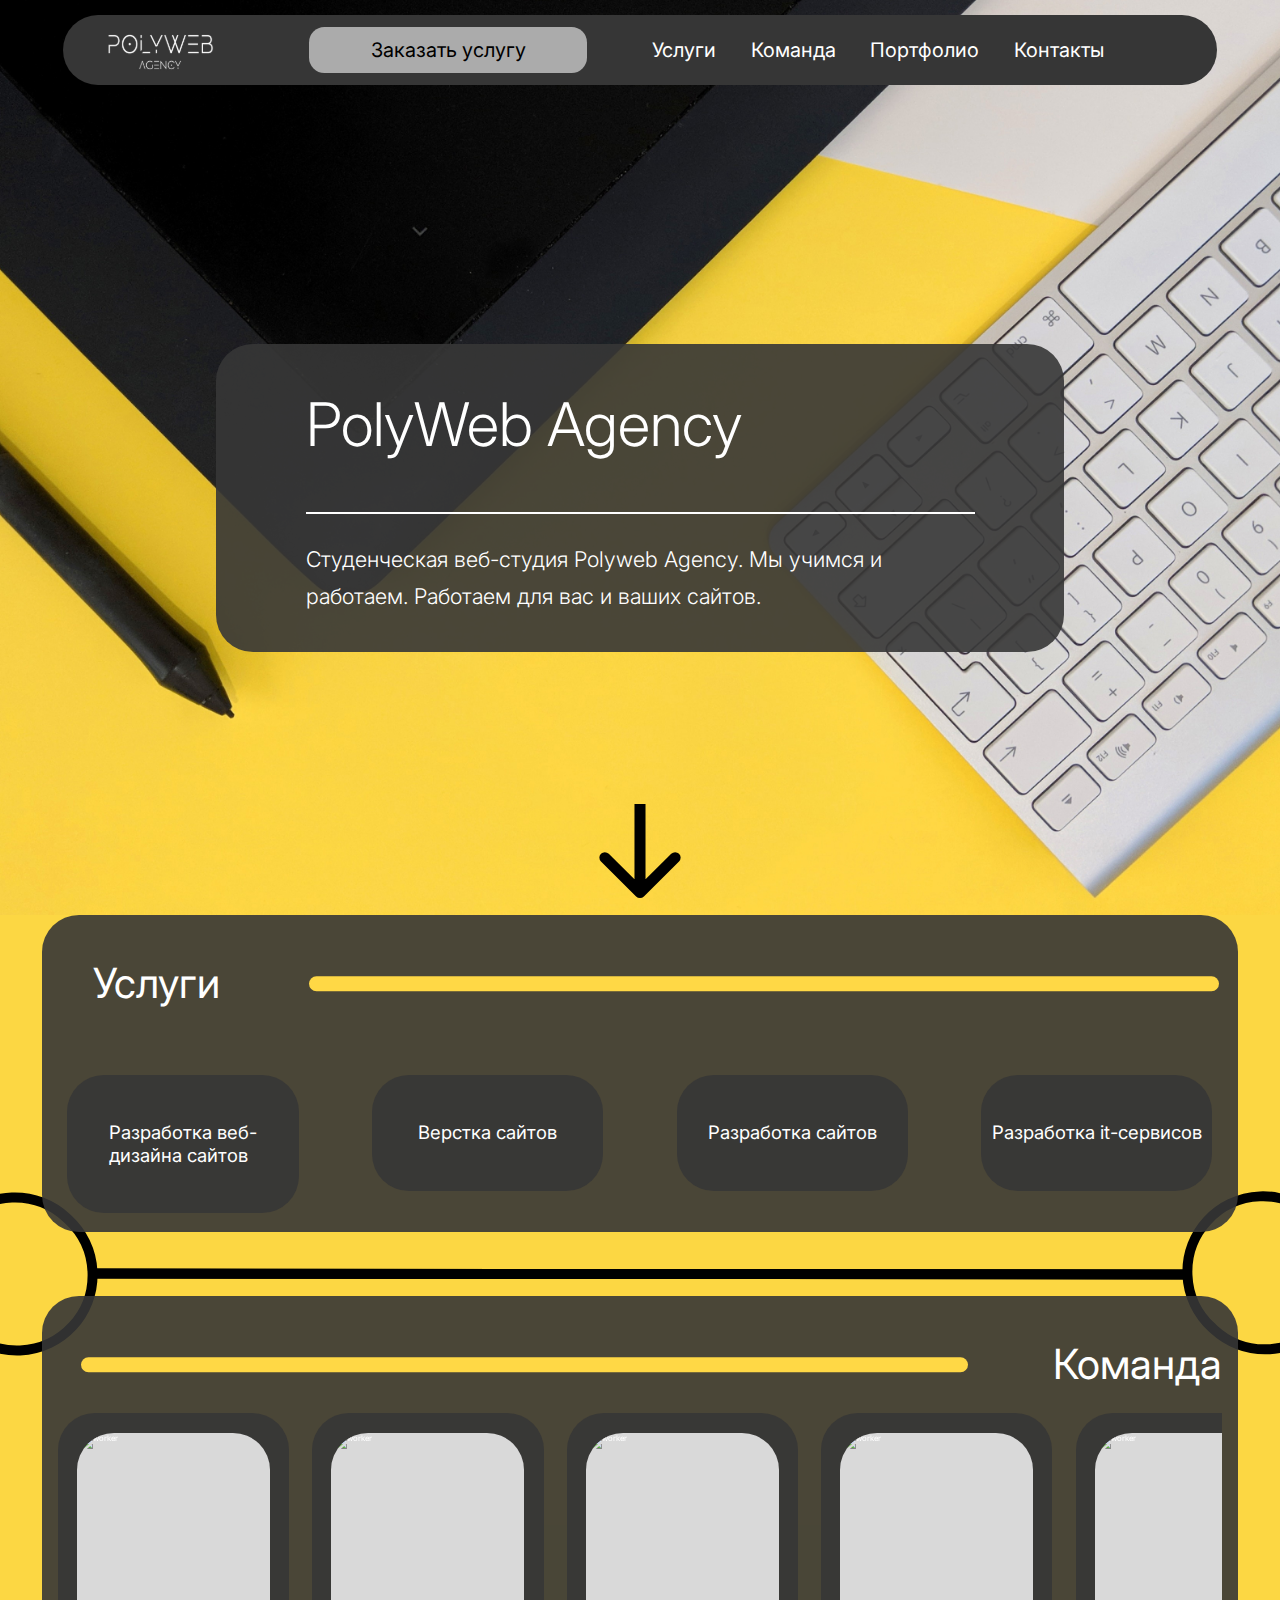
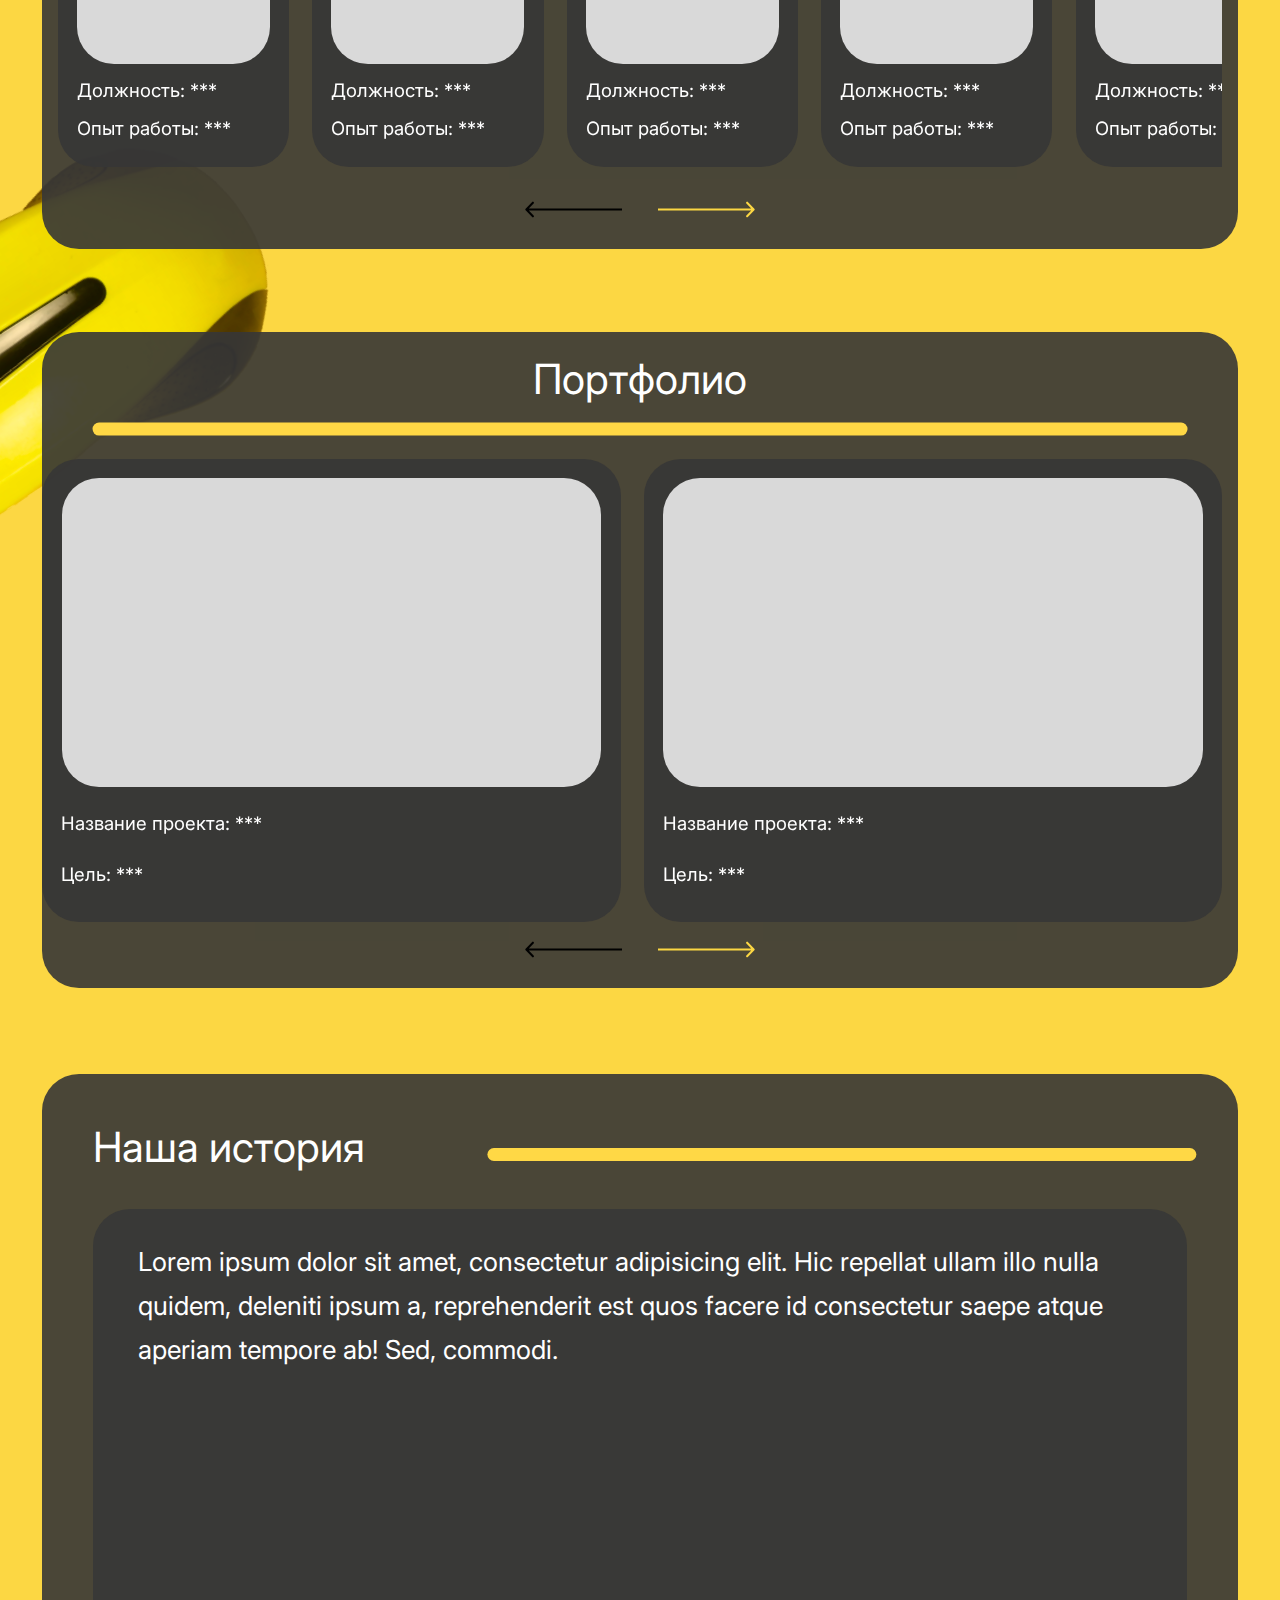
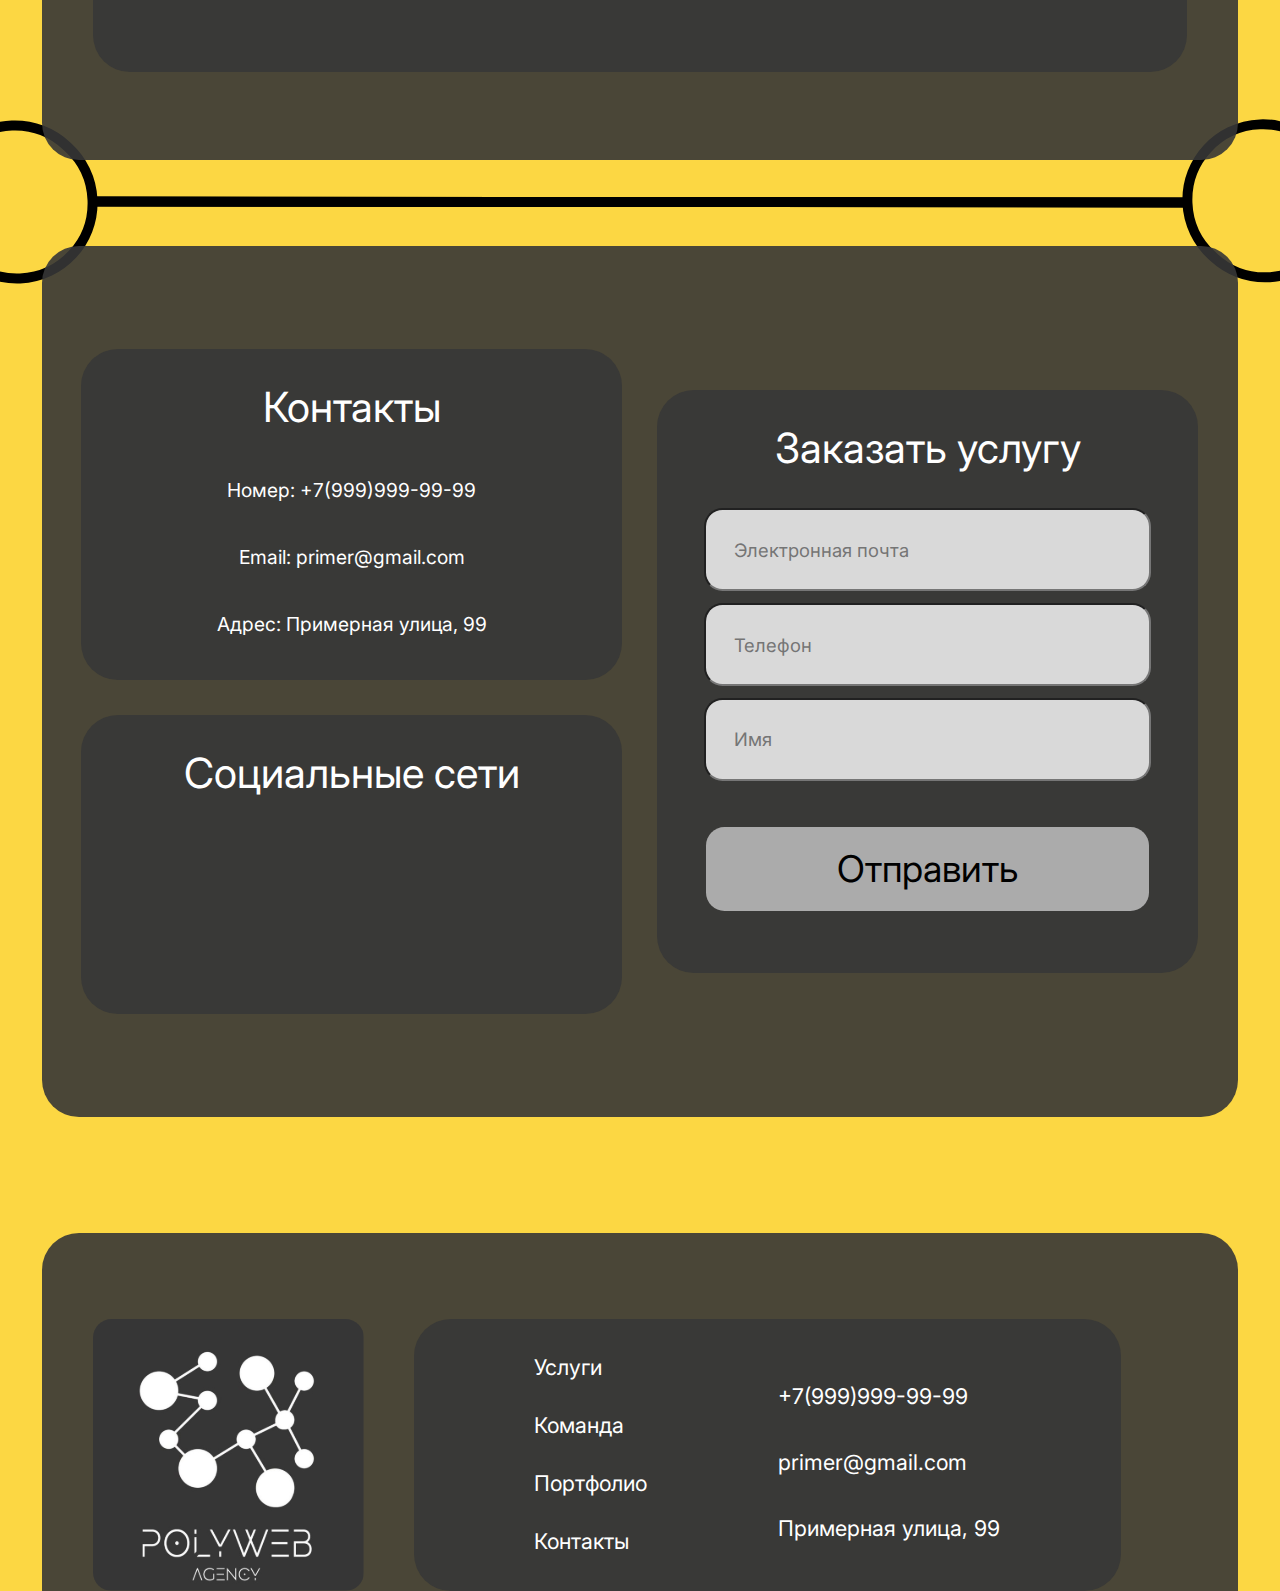
==== commit b820d72c: "7" ====
--- a/index.html
+++ b/index.html
@@ -1 +1,42 @@
-<!DOCTYPE html><html lang="en"><head><meta charset="UTF-8"><meta http-equiv="X-UA-Compatible" content="IE=edge"><meta name="viewport" content="width=device-width,initial-scale=1"><title>PolyWeb agency</title><link rel="stylesheet" href="css/reboot.css"><link rel="preconnect" href="https://fonts.googleapis.com"><link rel="preconnect" href="https://fonts.gstatic.com" crossorigin><link href="https://fonts.googleapis.com/css2?family=Inter:wght@300;400&display=swap" rel="stylesheet"><link rel="stylesheet" href="css/style.min.css"></head><body><header class="header"><div class="container header__container"><nav class="header__nav"><img class="header__nav__logo" src="img/logo/logonav.svg" alt="logo"> <button class="header__nav__button">Заказать услугу</button><ul class="header__list menu"><li><a class="header__list__item menu_item" href="#services">Услуги</a></li><li><a class="header__list__item menu_item" href="#team">Команда</a></li><li><a class="header__list__item menu_item" href="#portfolio">Портфолио</a></li><li><a class="header__list__item menu_item" href="#info">Контакты</a></li></ul><div class="hamburger"><span></span> <span></span> <span></span></div></nav><div class="header__about"><h1 class="header__about__title title">PolyWeb Agency</h1><div class="header__about__line"></div><h3 class="header__about__text title title_h3">Студенческая веб-студия Polyweb Agency. Мы учимся и работаем. Работаем для вас и ваших сайтов.</h3></div><a href="#services" class="header__down"><img src="img/icons/Arrow.svg" alt="arrow"></a></div></header><main><section id="services" class="services"><div class="container services__container"><h2 class="services__title title title_h2">Услуги</h2><ul class="services__list"><li class="services__list__item">Разработка веб-<br>дизайна сайтов</li><li class="services__list__item">Верстка сайтов</li><li class="services__list__item">Разработка сайтов</li><li class="services__list__item">Разработка it-сервисов</li></ul></div></section><div class="line"><div class="line__left"></div><div class="line__right"></div></div><section id="team" class="team"><div class="container team__container"><h2 class="team__title title title_h2">Команда</h2><ul class="team__list"><li class="team__list__item"><div class="team__list__item__photo"><img src="" alt=""></div><p class="team__list__item__job">Должность: ***</p><p class="team__list__item__exp">Опыт работы: ***</p></li><li class="team__list__item"><div class="team__list__item__photo"><img src="" alt=""></div><p class="team__list__item__job">Должность: ***</p><p class="team__list__item__exp">Опыт работы: ***</p></li><li class="team__list__item"><div class="team__list__item__photo"><img src="" alt=""></div><p class="team__list__item__job">Должность: ***</p><p class="team__list__item__exp">Опыт работы: ***</p></li><li class="team__list__item"><div class="team__list__item__photo"><img src="" alt=""></div><p class="team__list__item__job">Должность: ***</p><p class="team__list__item__exp">Опыт работы: ***</p></li><li class="team__list__item"><div class="team__list__item__photo"><img src="" alt=""></div><p class="team__list__item__job">Должность: ***</p><p class="team__list__item__exp">Опыт работы: ***</p></li><li class="team__list__item"><div class="team__list__item__photo"><img src="" alt=""></div><p class="team__list__item__job">Должность: ***</p><p class="team__list__item__exp">Опыт работы: ***</p></li><li class="team__list__item"><div class="team__list__item__photo"><img src="" alt=""></div><p class="team__list__item__job">Должность: ***</p><p class="team__list__item__exp">Опыт работы: ***</p></li><li class="team__list__item"><div class="team__list__item__photo"><img src="" alt=""></div><p class="team__list__item__job">Должность: ***</p><p class="team__list__item__exp">Опыт работы: ***</p></li></ul><div class="team__list__mobile"><ul class="team__list__mobile__item"><li class="team__list__item"><div class="team__list__item__photo"><img src="" alt=""></div><p class="team__list__item__job">Должность: ***</p><p class="team__list__item__exp">Опыт работы: ***</p></li><li class="team__list__item"><div class="team__list__item__photo"><img src="" alt=""></div><p class="team__list__item__job">Должность: ***</p><p class="team__list__item__exp">Опыт работы: ***</p></li><li class="team__list__item"><div class="team__list__item__photo"><img src="" alt=""></div><p class="team__list__item__job">Должность: ***</p><p class="team__list__item__exp">Опыт работы: ***</p></li><li class="team__list__item"><div class="team__list__item__photo"><img src="" alt=""></div><p class="team__list__item__job">Должность: ***</p><p class="team__list__item__exp">Опыт работы: ***</p></li></ul><ul class="team__list__mobile__item"><li class="team__list__item"><div class="team__list__item__photo"><img src="" alt=""></div><p class="team__list__item__job">Должность: ***</p><p class="team__list__item__exp">Опыт работы: ***</p></li><li class="team__list__item"><div class="team__list__item__photo"><img src="" alt=""></div><p class="team__list__item__job">Должность: ***</p><p class="team__list__item__exp">Опыт работы: ***</p></li><li class="team__list__item"><div class="team__list__item__photo"><img src="" alt=""></div><p class="team__list__item__job">Должность: ***</p><p class="team__list__item__exp">Опыт работы: ***</p></li><li class="team__list__item"><div class="team__list__item__photo"><img src="" alt=""></div><p class="team__list__item__job">Должность: ***</p><p class="team__list__item__exp">Опыт работы: ***</p></li></ul></div><div class="team__arrows arrows"></div></div></section><section id="portfolio" class="portfolio"><div class="container portfolio__container"><h2 class="portfolio__title title title_h2">Портфолио</h2><ul class="portfolio__slider"><li class="portfolio__slider__item"><div class="portfolio__slider__item__photo"><img src="" alt=""></div><p class="portfolio__slider__item__project">Название проекта: ***</p><p class="portfolio__slider__item__aim">Цель: ***</p></li><li class="portfolio__slider__item"><div class="portfolio__slider__item__photo"><img src="" alt=""></div><p class="portfolio__slider__item__project">Название проекта: ***</p><p class="portfolio__slider__item__aim">Цель: ***</p></li><li class="portfolio__slider__item"><div class="portfolio__slider__item__photo"><img src="" alt=""></div><p class="portfolio__slider__item__project">Название проекта: ***</p><p class="portfolio__slider__item__aim">Цель: ***</p></li><li class="portfolio__slider__item"><div class="portfolio__slider__item__photo"><img src="" alt=""></div><p class="portfolio__slider__item__project">Название проекта: ***</p><p class="portfolio__slider__item__aim">Цель: ***</p></li><li class="portfolio__slider__item"><div class="portfolio__slider__item__photo"><img src="" alt=""></div><p class="portfolio__slider__item__project">Название проекта: ***</p><p class="portfolio__slider__item__aim">Цель: ***</p></li></ul><div class="arrows portfolio__arrows"></div></div></section><section class="story"><div class="container story__container"><h2 class="story__title title title_h2">Наша история</h2><p class="story__text">Lorem ipsum dolor sit amet, consectetur adipisicing elit. Hic repellat ullam illo nulla quidem, deleniti ipsum a, reprehenderit est quos facere id consectetur saepe atque aperiam tempore ab! Sed, commodi.</p></div></section><div class="line"><div class="line__left"></div><div class="line__right"></div></div><section id="info" class="info"><div class="container info__container"><div class="info__item info__contacts"><h2 class="info__contacts__title title title_h2">Контакты</h2><p class="info__contacts__text">Номер: <a href="tel:+79999999999">+7(999)999-99-99</a></p><p class="info__contacts__text">Email: <a href="mailto:primer@gmail.com">primer@gmail.com</a></p><p class="info__contacts__text">Адрес: <a href="https://yandex.ru/maps/213/moscow/?ll=37.617700%2C55.755863&z=10" target="_blank" rel="noopener noreferrer">Примерная улица, 99</a></p></div><div class="info__item info__social"><h2 class="title title_h2 info__social__title">Социальные сети</h2><div class="info__social__links"><a class="info__social__link" href="#"><img src="img/icons/github.svg" alt="" class="info__social__gh"></a><a class="info__social__link" href="#"><img src="img/icons/whatsapp.svg" alt="" class="info__social__wu"></a><a class="info__social__link" href="#"><img src="img/icons/vk.svg" alt="" class="info__social__vk"></a><a class="info__social__link" href="#"><img src="img/icons/telegram.svg" alt="" class="info__social__tg"></a></div></div><div class="info__item info__order"><h2 class="title title_h2 info__order__title">Заказать услугу</h2><form class="info__order__form" action="#"><label for="mail" class="visually-hidden"></label> <input id="mail" class="info__order__form__mail info__order__form__input" required placeholder="Электронная почта" type="email"> <label for="phone" class="visually-hidden"></label> <input id="phone" class="info__order__form__phone info__order__form__input" required placeholder="Телефон"> <label for="name" class="visually-hidden"></label> <input id="name" class="info__order__form__name info__order__form__input" required placeholder="Имя" type="text"> <button type="submit" class="info__order__form__btn">Отправить</button></form></div></div></section></main><footer class="footer"><div class="container footer__container"><div class="footer__logo"><img src="img/logo/logofooter.svg" alt="logo"></div><div class="footer__info"><div class="footer__info__links"><a href="#services" class="footer__info__links__link">Услуги</a> <a href="#team" class="footer__info__links__link">Команда</a> <a href="#portfolio" class="footer__info__links__link">Портфолио</a> <a href="#contacts" class="footer__info__links__link">Контакты</a></div><div class="footer__info__text"><p class="footer__info__text__1"><a href="tel:+79999999999">+7(999)999-99-99</a></p><p class="footer__info__text__1"><a href="mailto:primer@gmail.com">primer@gmail.com</a></p><p class="footer__info__text__1"><a href="https://yandex.ru/maps/213/moscow/?ll=37.617700%2C55.755863&z=10" target="_blank" rel="noopener noreferrer">Примерная улица, 99</a></p></div></div></div></footer><script src="js/jquery.js"></script><script src="js/slick.min.js"></script><script src="js/script.js"></script></body></html>+<!DOCTYPE html><html lang="en"><head><meta charset="UTF-8"><meta http-equiv="X-UA-Compatible" content="IE=edge"><meta name="viewport" content="width=device-width,initial-scale=1"><title>PolyWeb agency</title><script src="https://kit.fontawesome.com/d817000d93.js" crossorigin="anonymous"></script><link rel="stylesheet" href="css/reboot.css"><link rel="preconnect" href="https://fonts.googleapis.com"><link rel="preconnect" href="https://fonts.gstatic.com" crossorigin><link href="https://fonts.googleapis.com/css2?family=Inter:wght@300;400&display=swap" rel="stylesheet"><link rel="stylesheet" href="css/style.min.css"></head><body><header class="header"><div class="container header__container"><nav class="header__nav"><img class="header__nav__logo" src="img/logo/logonav.svg" alt="logo"> <a href="#order" class="header__nav__button">Заказать услугу</a><ul class="header__list menu"><li><a class="header__list__item menu_item" href="#services">Услуги</a></li><li><a class="header__list__item menu_item" href="#team">Команда</a></li><li><a class="header__list__item menu_item" href="#portfolio">Портфолио</a></li><li><a class="header__list__item menu_item" href="#info">Контакты</a></li></ul><div class="hamburger"><span></span> <span></span> <span></span></div></nav><div class="header__about"><h1 class="header__about__title title">PolyWeb Agency</h1><div class="header__about__line"></div><h3 class="header__about__text title title_h3">Студенческая веб-студия Polyweb Agency. Мы учимся и работаем. Работаем для вас и ваших сайтов.</h3></div><a href="#services" class="header__down"><img src="img/icons/Arrow.svg" alt="arrow"></a></div></header><main><section id="services" class="services"><div class="container services__container"><h2 class="services__title title title_h2">Услуги</h2><ul class="services__list"><li class="services__list__item">Разработка веб-<br>дизайна сайтов</li><li class="services__list__item">Верстка сайтов</li><li class="services__list__item">Разработка сайтов</li><li class="services__list__item">Разработка it-сервисов</li></ul></div></section><div class="line"><div class="line__left"></div><div class="line__right"></div></div><section id="team" class="team"><div class="container team__container"><h2 class="team__title title title_h2">Команда</h2><!-- <ul class="team__list">
+                        <li class="team__list__item">
+                            <div class="team__list__item__photo"><img src="" alt=""></div>
+                            <p class="team__list__item__job">Должность: ***</p>
+                            <p class="team__list__item__exp">Опыт работы: ***</p>
+                        </li>
+                        <li class="team__list__item">
+                            <div class="team__list__item__photo"><img src="" alt=""></div>
+                            <p class="team__list__item__job">Должность: ***</p>
+                            <p class="team__list__item__exp">Опыт работы: ***</p>
+                        </li>
+                        <li class="team__list__item">
+                            <div class="team__list__item__photo"><img src="" alt=""></div>
+                            <p class="team__list__item__job">Должность: ***</p>
+                            <p class="team__list__item__exp">Опыт работы: ***</p>
+                        </li>
+                        <li class="team__list__item">
+                            <div class="team__list__item__photo"><img src="" alt=""></div>
+                            <p class="team__list__item__job">Должность: ***</p>
+                            <p class="team__list__item__exp">Опыт работы: ***</p>
+                        </li>
+                        <li class="team__list__item">
+                            <div class="team__list__item__photo"><img src="" alt=""></div>
+                            <p class="team__list__item__job">Должность: ***</p>
+                            <p class="team__list__item__exp">Опыт работы: ***</p>
+                        </li>
+                        <li class="team__list__item">
+                            <div class="team__list__item__photo"><img src="" alt=""></div>
+                            <p class="team__list__item__job">Должность: ***</p>
+                            <p class="team__list__item__exp">Опыт работы: ***</p>
+                        </li>
+                        <li class="team__list__item">
+                            <div class="team__list__item__photo"><img src="" alt=""></div>
+                            <p class="team__list__item__job">Должность: ***</p>
+                            <p class="team__list__item__exp">Опыт работы: ***</p>
+                        </li>
+                        <li class="team__list__item">
+                            <div class="team__list__item__photo"><img src="" alt=""></div>
+                            <p class="team__list__item__job">Должность: ***</p>
+                            <p class="team__list__item__exp">Опыт работы: ***</p>
+                        </li>
+                    </ul> --><ul class="team__list__mobile"><li class="team__list__item"><div class="team__list__item__photo"><img src="https://www.rondreizennoordamerika.nl/wp-content/uploads/2020/02/Valley-of-Fire-20190222-5N6A0728_1.jpg" alt="worker"></div><p class="team__list__item__job">Должность: ***</p><p class="team__list__item__exp">Опыт работы: ***</p></li><li class="team__list__item"><div class="team__list__item__photo"><img src="" alt="worker"></div><p class="team__list__item__job">Должность: ***</p><p class="team__list__item__exp">Опыт работы: ***</p></li><li class="team__list__item"><div class="team__list__item__photo"><img src="" alt="worker"></div><p class="team__list__item__job">Должность: ***</p><p class="team__list__item__exp">Опыт работы: ***</p></li><li class="team__list__item"><div class="team__list__item__photo"><img src="" alt="worker"></div><p class="team__list__item__job">Должность: ***</p><p class="team__list__item__exp">Опыт работы: ***</p></li><li class="team__list__item"><div class="team__list__item__photo"><img src="" alt="worker"></div><p class="team__list__item__job">Должность: ***</p><p class="team__list__item__exp">Опыт работы: ***</p></li><li class="team__list__item"><div class="team__list__item__photo"><img src="" alt="worker"></div><p class="team__list__item__job">Должность: ***</p><p class="team__list__item__exp">Опыт работы: ***</p></li><li class="team__list__item"><div class="team__list__item__photo"><img src="" alt="worker"></div><p class="team__list__item__job">Должность: ***</p><p class="team__list__item__exp">Опыт работы: ***</p></li><li class="team__list__item"><div class="team__list__item__photo"><img src="" alt="worker"></div><p class="team__list__item__job">Должность: ***</p><p class="team__list__item__exp">Опыт работы: ***</p></li></ul><div class="team__arrows arrows"></div></div></section><section id="portfolio" class="portfolio"><div class="container portfolio__container"><h2 class="portfolio__title title title_h2">Портфолио</h2><ul class="portfolio__slider"><li class="portfolio__slider__item"><div class="portfolio__slider__item__photo"><img src="" alt=""></div><p class="portfolio__slider__item__project">Название проекта: ***</p><p class="portfolio__slider__item__aim">Цель: ***</p></li><li class="portfolio__slider__item"><div class="portfolio__slider__item__photo"><img src="" alt=""></div><p class="portfolio__slider__item__project">Название проекта: ***</p><p class="portfolio__slider__item__aim">Цель: ***</p></li><li class="portfolio__slider__item"><div class="portfolio__slider__item__photo"><img src="" alt=""></div><p class="portfolio__slider__item__project">Название проекта: ***</p><p class="portfolio__slider__item__aim">Цель: ***</p></li><li class="portfolio__slider__item"><div class="portfolio__slider__item__photo"><img src="" alt=""></div><p class="portfolio__slider__item__project">Название проекта: ***</p><p class="portfolio__slider__item__aim">Цель: ***</p></li><li class="portfolio__slider__item"><div class="portfolio__slider__item__photo"><img src="" alt=""></div><p class="portfolio__slider__item__project">Название проекта: ***</p><p class="portfolio__slider__item__aim">Цель: ***</p></li></ul><div class="arrows portfolio__arrows"></div></div></section><section class="story"><div class="container story__container"><h2 class="story__title title title_h2">Наша история</h2><p class="story__text">Lorem ipsum dolor sit amet, consectetur adipisicing elit. Hic repellat ullam illo nulla quidem, deleniti ipsum a, reprehenderit est quos facere id consectetur saepe atque aperiam tempore ab! Sed, commodi.</p></div></section><div class="line"><div class="line__left"></div><div class="line__right"></div></div><section id="info" class="info"><div class="container info__container"><div class="info__item info__contacts"><h2 class="info__contacts__title title title_h2">Контакты</h2><p class="info__contacts__text">Номер: <a href="tel:+79999999999">+7(999)999-99-99</a></p><p class="info__contacts__text">Email: <a href="mailto:primer@gmail.com">primer@gmail.com</a></p><p class="info__contacts__text">Адрес: <a href="https://yandex.ru/maps/213/moscow/?ll=37.617700%2C55.755863&z=10" target="_blank" rel="noopener noreferrer">Примерная улица, 99</a></p></div><div class="info__item info__social"><h2 class="title title_h2 info__social__title">Социальные сети</h2><div class="info__social__links"><a class="info__social__link" href="#"><i style="font-size: 10rem;" class="fa-brands fa-github"></i> </a><a class="info__social__link" href="#"><i style="font-size: 10rem;" class="fa-brands fa-whatsapp"></i> </a><a class="info__social__link" href="#"><i style="font-size: 10rem;" class="fa-brands fa-vk"></i> </a><a class="info__social__link" href="#"><i style="font-size: 10rem;" class="fa-brands fa-telegram"></i></a></div></div><div id="order" class="info__item info__order"><h2 class="title title_h2 info__order__title">Заказать услугу</h2><form class="info__order__form" action="#"><label for="mail" class="visually-hidden"></label> <input id="mail" class="info__order__form__mail info__order__form__input" required placeholder="Электронная почта" type="email"> <label for="phone" class="visually-hidden"></label> <input id="phone" class="info__order__form__phone info__order__form__input" required placeholder="Телефон"> <label for="name" class="visually-hidden"></label> <input id="name" class="info__order__form__name info__order__form__input" required placeholder="Имя" type="text"> <button type="submit" class="info__order__form__btn">Отправить</button></form></div></div></section></main><footer class="footer"><div class="container footer__container"><div class="footer__logo"><img src="img/logo/logofooter.svg" alt="logo"></div><div class="footer__info"><div class="footer__info__links"><a href="#services" class="footer__info__links__link">Услуги</a> <a href="#team" class="footer__info__links__link">Команда</a> <a href="#portfolio" class="footer__info__links__link">Портфолио</a> <a href="#contacts" class="footer__info__links__link">Контакты</a></div><div class="footer__info__text"><p class="footer__info__text__1"><a href="tel:+79999999999">+7(999)999-99-99</a></p><p class="footer__info__text__1"><a href="mailto:primer@gmail.com">primer@gmail.com</a></p><p class="footer__info__text__1"><a href="https://yandex.ru/maps/213/moscow/?ll=37.617700%2C55.755863&z=10" target="_blank" rel="noopener noreferrer">Примерная улица, 99</a></p></div></div></div></footer><script src="js/jquery.js"></script><script src="js/slick.min.js"></script><script src="js/script.js"></script></body></html>--- a/css/style.min.css
+++ b/css/style.min.css
@@ -1 +1 @@
-.slick-slider{position:relative;display:block;box-sizing:border-box;-webkit-user-select:none;-moz-user-select:none;-ms-user-select:none;user-select:none;-webkit-touch-callout:none;-khtml-user-select:none;-ms-touch-action:pan-y;touch-action:pan-y;-webkit-tap-highlight-color:transparent}.slick-list{position:relative;display:block;overflow:hidden;margin:0;padding:0}.slick-list:focus{outline:0}.slick-list.dragging{cursor:pointer;cursor:hand}.slick-slider .slick-list,.slick-slider .slick-track{-webkit-transform:translate3d(0,0,0);-moz-transform:translate3d(0,0,0);-ms-transform:translate3d(0,0,0);-o-transform:translate3d(0,0,0);transform:translate3d(0,0,0)}.slick-track{position:relative;top:0;left:0;display:block;margin-left:auto;margin-right:auto}.slick-track:after,.slick-track:before{display:table;content:''}.slick-track:after{clear:both}.slick-loading .slick-track{visibility:hidden}.slick-slide{display:none;float:left;height:100%;min-height:1px}[dir=rtl] .slick-slide{float:right}.slick-slide img{display:block}.slick-slide.slick-loading img{display:none}.slick-slide.dragging img{pointer-events:none}.slick-initialized .slick-slide{display:block}.slick-loading .slick-slide{visibility:hidden}.slick-vertical .slick-slide{display:block;height:auto;border:1px solid transparent}.slick-arrow.slick-hidden{display:none}*{font-family:Inter,sans-serif;color:#fff}html{font-size:.5208333333vw;overflow-x:clip}body{background:#fcd743;margin:0 auto;overflow-x:clip}p{font-size:2.4rem}ul{padding:0;list-style-type:none}.container{margin:0 auto;width:166rem}.title{font-size:12.8rem;color:#fff;font-weight:300}.title_h2{font-size:6.4rem;font-weight:400}.title_h3{font-size:4.8rem;font-weight:400}.text{font-size:2.4rem;font-weight:400}.header{margin:0 auto;background:url(../img/bg/header.jpg) center center/cover no-repeat;max-width:100%;padding-top:5rem;padding-bottom:4.2rem}.header__nav{margin:0 auto;max-width:100%;background:#363636;border-radius:4.8rem;display:flex;align-items:center;padding-left:2rem;gap:10.9rem}.header__nav__logo{width:23.2rem;height:6.7rem}.header__nav__button{background:#ababab;border-radius:2rem;width:36rem;height:9rem;margin:1.5rem 0;font-weight:400;font-size:3.2rem;color:#000;transition:all .3s}.header__nav__button:hover{background:#fcd743;color:#000}.header__nav__button:active{background:#ac922b;color:#d8d8d8}.header__container{margin:0 auto}.header__list{display:flex;margin:4rem 12.7rem auto auto;align-items:center;text-align:center;gap:4.5rem}.header__list__item{color:#fff;font-size:3.2rem;text-decoration:none}.header__list__item:hover{text-decoration:underline;color:#fcd743}.header__about{margin:0 auto;min-height:49rem;max-width:124rem;background:rgba(54,54,54,.9);border-radius:4.8rem;margin-top:13rem;padding:2.8rem 11.6rem 0 11.7rem}.header__about__title{line-height:15.5rem}.header__about__line{margin:0 auto;width:100%;height:0;border:.1rem solid #fff;margin-top:3.5rem}.header__about__text{margin-top:3.5rem;text-align:left;font-weight:300;line-height:5.8rem;color:#fff}.header__down{display:block;margin:0 auto;border:none;background:0 0;margin-top:18.7rem;max-width:11.6rem;max-height:12.2rem}.header__down img{max-width:100%;max-height:100%}.header .hamburger{display:none}.services__container{max-width:166rem;min-height:41rem;background:rgba(54,54,54,.9);border-radius:4.8rem;padding-top:5rem}.services__title{line-height:7.7rem;margin-left:13.4rem;position:relative}.services__title::after{display:block;position:absolute;top:50%;transform:translateY(-50%);left:28.1rem;content:"";width:118rem;height:2rem;background:#ffd845;border-radius:4.8rem}.services__list{margin:0 auto;display:flex;gap:4.5rem;margin-top:8rem;justify-content:center}.services__list__item{display:block;width:35rem;height:15rem;text-align:center;font-weight:400;font-size:2.4rem;line-height:2.9rem;background:rgba(54,54,54,.9);border-radius:4.8rem;padding:6rem 0 6.1rem}.services__list__item:nth-child(1){padding:4rem 0}.line{display:block;margin:0 auto;margin-top:4.8rem;position:relative;width:171.2rem;height:0;background:#000;border:.7rem solid #000;transform:rotate(.04deg);z-index:-1}.line__left{position:absolute;left:-21.3rem;top:-10.43rem;width:21.3rem;height:20.86rem;border:1.4rem solid #000;border-radius:20.95rem;transform:rotate(42.67deg)}.line__right{position:absolute;right:-21.3rem;top:-10.7rem;width:21.3rem;height:20.86rem;border:1.4rem solid #000;border-radius:20.95rem;transform:rotate(42.67deg);z-index:-1}.team{margin-top:5.1rem;padding:0 13rem}.team__container{max-width:166rem;min-height:41rem;background:rgba(54,54,54,.9);border-radius:4.8rem;padding-top:5rem;padding-bottom:6.1rem}.team__title{text-align:right;line-height:7.7rem;margin-right:10.3rem;position:relative}.team__title::after{display:block;position:absolute;top:50%;transform:translateY(-50%);left:6.5rem;content:"";width:118rem;height:2rem;background:#ffd845;border-radius:4.8rem}.team .arrows{display:none}.team__list{margin:0 auto;max-width:-webkit-fit-content;max-width:-moz-fit-content;max-width:fit-content;margin-top:3.4rem;display:grid;grid-template:repeat(2,45rem)/repeat(4,35rem);grid-auto-rows:45rem;row-gap:4rem;grid-gap:5rem}.team__list__mobile{display:none}.team__list__item{padding:2.5rem;width:35rem;height:45rem;background:rgba(54,54,54,.9);border-radius:4.8rem}.team__list__item__photo{margin:0 auto;width:30rem;height:30rem;background:#d9d9d9;border-radius:4.8rem}.team__list__item__photo img{-o-object-fit:cover;object-fit:cover;-o-object-position:center center;object-position:center center;max-width:100%;max-height:100%;border-radius:4.8rem}.team__list__item__exp,.team__list__item__job{font-weight:400;font-size:2.4rem;line-height:2.9rem;margin-top:2rem}.portfolio{margin-top:10rem;position:relative}.portfolio::after{content:"";display:block;background:url(../img/bg/mouse.svg) center/cover no-repeat;top:0;transform:translateY(-50%);width:38.131rem;height:61.4rem;position:absolute;z-index:-1}.portfolio__container{padding-top:3rem;width:166rem;background:rgba(54,54,54,.9);border-radius:4.8rem;height:120rem}.portfolio__title{text-align:center;position:relative}.portfolio__title::after{position:absolute;left:50%;top:calc(100% + 3rem);transform:translate(-50%,50%);content:"";width:153rem;height:1.7rem;background:#ffd845;border-radius:4.8rem}.portfolio__slider{margin-top:9rem}.portfolio__slider__item{padding:2.5rem;width:75rem;height:86rem;background:rgba(54,54,54,.9);border-radius:4.8rem}.portfolio__slider__item__photo{margin:0 auto;max-width:70rem;height:62rem;background:#d9d9d9;border-radius:4.8rem}.portfolio__slider__item__photo img{-o-object-fit:cover;object-fit:cover;-o-object-position:center center;object-position:center center;max-width:100%;max-height:100%;border:none}.portfolio__slider__item__project{margin-top:3rem}.portfolio__slider__item__aim{margin-top:3rem}.slick-next{border:none;background:0 0;width:14.2rem;max-height:.2rem}.slick-next img{width:100%;max-height:100%}.slick-prev{border:none;background:0 0;width:14.2rem;max-height:.2rem}.slick-prev img{width:100%;max-height:100%}.slick-track{display:flex;gap:3rem;align-items:center;justify-content:center}.arrows{margin:0 auto;margin-top:7.4rem;display:flex;align-items:center;justify-content:center;gap:3rem}.story{margin-top:10rem;padding:0 13rem}.story__container{width:166rem;min-height:113rem;background:rgba(54,54,54,.9);border-radius:4.8rem;padding:5.7rem 5.4rem 10.2rem 6.5rem}.story__title{font-weight:400;line-height:7.7rem;position:relative}.story__title::after{display:block;position:absolute;content:"";width:103rem;height:1.7rem;left:100%;transform:translateX(-100%);top:50%;background:#ffd845;border-radius:4.8rem}.story__text{margin-top:4.1rem;font-weight:400;font-size:6.4rem;line-height:7.7rem;padding:4rem 6.5rem;width:154.1rem;min-height:85.3rem;background:#393937;border-radius:4.8rem}.info{margin-top:4.4rem;padding:0 13rem}.info__container{padding:6.5rem;width:166rem;min-height:113rem;background:rgba(54,54,54,.9);border-radius:4.8rem;display:grid;grid-template:repeat(2,49rem)/repeat(2,70.2rem);gap:2rem 12.6rem}.info__item{background:#393937;border-radius:4.8rem;text-align:center;padding-top:4.4rem}.info__contacts{grid-column:1/2;grid-row:1/2}.info__contacts__title{margin-bottom:5.6rem}.info__contacts__text{margin-top:4.9rem;font-size:3.2rem}.info__contacts__text a{color:#fff;text-decoration:none}.info__contacts__text a:hover{color:#fcd743;text-decoration:underline}.info__order{grid-row:1/3}.info__order__form{margin-top:14.1rem}.info__order__form__input{padding:3.9rem 3.6rem;margin:0 auto;display:block;width:58rem;height:10.8rem;background:#d9d9d9;border-radius:2.4rem;font-weight:400;font-size:2.4rem;line-height:2.9rem;color:#000}.info__order__form__btn{display:block;margin:0 auto;margin-top:14rem;width:57.5rem;height:10.8rem;background:#fcd743;border-radius:2.4rem;font-weight:400;font-size:4.8rem;line-height:5.8rem;color:#000;text-align:center;transition:all .3s}.info__order__form__btn:hover{background:#ababab;color:#000}.info__social__links{margin:0 auto;display:flex;gap:3rem;align-items:center;justify-content:center;margin-top:12.5rem}.info__social__link{max-width:10rem}.info__social__link img{max-width:100%}.footer{margin-top:15rem}.footer__container{background:rgba(54,54,54,.9);border-radius:4.8rem 4.8rem 0 0;display:flex;padding:11.2rem 6.5rem;-moz-column-gap:6.5rem;column-gap:6.5rem}.footer__logo{max-width:35.2rem}.footer__logo img{width:100%;height:100%;-o-object-fit:cover;object-fit:cover}.footer__info{max-width:111.3rem;min-height:35.2rem;background:#393937;border-radius:4.8rem;font-weight:400;font-size:4.8rem;line-height:5.8rem;padding:3.4rem 8.6rem;display:flex;gap:17rem}.footer__info__links{display:flex;flex-direction:column;row-gap:1.7rem}.footer__info__links__link{display:block;text-decoration:none;color:#fff}.footer__info__links__link:hover{text-decoration:underline;color:#fcd743}.footer__info__text{margin-top:3.7rem;display:flex;flex-direction:column;row-gap:1.8rem}.footer__info__text__1{font-weight:400;font-size:4.8rem;line-height:5.8rem;color:#fff}.footer__info__text__1 a{color:#fff;text-decoration:none}.footer__info__text__1 a:hover{color:#fcd743;text-decoration:underline}@media(max-width:1660px){html{font-size:.6024096386vw}.container{width:155rem}.header__nav{gap:8.4rem}.header__nav__logo{max-width:21.6rem}.header__about{margin-top:13.8rem}.services{margin-top:3.4rem}.services__list{gap:9.5rem}.services__list__item{max-width:30rem}.services__title{margin-left:6.5rem}.line{width:141.9rem}.team{margin-top:2.3rem;padding:0}.team__title{margin-right:2rem}.team__title::after{width:115rem;left:5rem}.team__list{margin-top:2.5rem;grid-template:repeat(2,45rem)/repeat(4,30rem);row-gap:3.5rem}.team__list__item{max-width:30rem}.team__list__item__photo{max-width:25rem}.portfolio{margin-top:10.7rem}.portfolio__title::after{top:calc(100% + 4.4rem);width:142rem}.story{margin-top:11.1rem;padding:0}.story__title::after{width:91.9rem}.story__text{width:142rem;padding-left:5.9rem}.info{padding:0;margin-top:5rem}.info__container{padding:6.5rem 5rem;grid-gap:4.5rem}.footer__container{padding:11.2rem 0 0 6.5rem}}@media(max-width:768px){html{font-size:1.3020833333vw}.container{width:70.4rem}.title{font-size:6.4rem}.title_h3{font-size:3.6rem}.header .hamburger{margin:3.7rem 4.9rem;width:8.5rem;display:flex;flex-direction:column;gap:2rem}.header .hamburger span{display:block;width:100%;transition:.5s all;border:.5rem solid #fcd743;background-color:#fcd743}.header .hamburger_active span{margin-bottom:-3rem}.header .hamburger_active span:nth-child(1){transform:rotate(45deg)}.header .hamburger_active span:nth-child(2){display:none}.header .hamburger_active span:nth-child(3){transform:rotate(-45deg)}.header__nav{gap:0;align-items:center}.header__nav__logo{max-width:21.6rem}.header__nav__button{max-width:24rem;font-size:2.4rem}.header__nav .menu{position:absolute;display:flex;width:70.4rem;height:8.5rem;top:18.9rem;left:-100%;background:rgba(54,54,54,.9);border-radius:4.8rem;transition:all .6s}.header__nav .menu_active{left:3.2rem}.header__nav .menu_item{padding-right:0;border:none;margin:1rem 0}.header__list{display:none;margin:0}.header__list__item{font-size:2.4rem}.header__about{margin-top:16.3rem;padding:5.5rem 7.3rem}.header__about__title{line-height:7.7rem}.header__about__line{margin-top:5.9rem}.header__about__text{line-height:4.4rem}.header__down{margin-top:16.8rem}.services__container{padding-bottom:5.8rem}.services__list{gap:5.5rem;flex-wrap:wrap}.services__title::after{width:36.7rem;left:24.1rem}.line{width:58.3rem}.team__container{padding-top:1rem}.team__title::after{width:35.6rem;left:4rem}.team__list{display:none;grid-template-columns:repeat(2,30rem)}.team__list__mobile{display:block;padding:2rem}.team__list__mobile .slick-slide{display:grid;gap:3.5rem 5.6rem;grid-template:repeat(2,45rem)/repeat(2,30rem);padding:0}.team .arrows{display:flex}.portfolio__title::after{width:66.5rem}.portfolio__slider__item{width:70rem}.story__title::after{width:16rem;left:61.4rem}.story__text{width:59.6rem}.info__container{grid-template:49rem/70.2rem;row-gap:3.2rem;grid-auto-rows:49rem;padding:4.3rem 1.3rem 3.4rem;width:72.8rem}.info__contacts{grid-row:1/2}.info__order{grid-row:3/5}.footer__container{flex-direction:column;width:76.7rem;padding:3rem;padding-bottom:6rem}.footer__logo{display:block;width:10rem;height:10rem;border-radius:2.4rem;position:relative}.footer__logo::after{display:block;position:absolute;content:"";width:51.7rem;height:10rem;left:19.7rem;top:-50%;transform:translateY(50%);background:#fcd743;border-radius:4.8rem}.footer__info{margin-top:3.4rem;width:70.6rem;font-size:2.4rem;gap:10.7rem}.footer__info__text__1{font-size:2.4rem}}+.slick-slider{position:relative;display:block;box-sizing:border-box;-webkit-user-select:none;-moz-user-select:none;-ms-user-select:none;user-select:none;-webkit-touch-callout:none;-khtml-user-select:none;-ms-touch-action:pan-y;touch-action:pan-y;-webkit-tap-highlight-color:transparent}.slick-list{position:relative;display:block;overflow:hidden;margin:0;padding:0}.slick-list:focus{outline:0}.slick-list.dragging{cursor:pointer;cursor:hand}.slick-slider .slick-list,.slick-slider .slick-track{-webkit-transform:translate3d(0,0,0);-moz-transform:translate3d(0,0,0);-ms-transform:translate3d(0,0,0);-o-transform:translate3d(0,0,0);transform:translate3d(0,0,0)}.slick-track{position:relative;top:0;left:0;display:block;margin-left:auto;margin-right:auto}.slick-track:after,.slick-track:before{display:table;content:''}.slick-track:after{clear:both}.slick-loading .slick-track{visibility:hidden}.slick-slide{display:none;float:left;height:100%;min-height:1px}[dir=rtl] .slick-slide{float:right}.slick-slide img{display:block}.slick-slide.slick-loading img{display:none}.slick-slide.dragging img{pointer-events:none}.slick-initialized .slick-slide{display:block}.slick-loading .slick-slide{visibility:hidden}.slick-vertical .slick-slide{display:block;height:auto;border:1px solid transparent}.slick-arrow.slick-hidden{display:none}*{font-family:Inter,sans-serif;color:#fff}html{font-size:.5208333333vw;overflow-x:clip}body{background:#fcd743;margin:0 auto;overflow-x:clip}p{font-size:2.4rem}ul{padding:0;list-style-type:none}.container{margin:0 auto;width:166rem}.title{font-size:7.8rem;color:#fff;font-weight:300}.title_h2{font-size:5.4rem;font-weight:400}.title_h3{font-size:2.8rem;font-weight:400}.text{font-size:2.4rem;font-weight:400}.header{margin:0 auto;background:url(../img/bg/header.jpg) center center/cover no-repeat;max-width:100%;padding-top:2rem}.header__nav{margin:0 auto;max-width:100%;background:#363636;border-radius:4.8rem;display:flex;align-items:center;padding-left:2rem;gap:10.9rem}.header__nav__logo{width:23.2rem;height:6.7rem}.header__nav__button{cursor:pointer;text-decoration:none;display:flex;align-items:center;border:none;background:#ababab;border-radius:2rem;width:36rem;height:6rem;margin:1.5rem 0;font-weight:400;justify-content:center;font-size:2.6rem;color:#000;transition:all .3s}.header__nav__button:hover{background:#fcd743;color:#000}.header__nav__button:active{background:#ac922b;color:#d8d8d8}.header__container{margin:0 auto;display:flex;flex-direction:column;justify-content:space-between;height:100vh;padding-bottom:2.2rem}.header__list{display:flex;margin:2.6rem 14.7rem auto auto;align-items:center;text-align:center;gap:4.5rem}.header__list__item{color:#fff;font-size:2.6rem;text-decoration:none}.header__list__item:hover{text-decoration:underline;color:#fcd743}.header__about{margin:0 auto;min-height:40rem;max-width:110rem;background:rgba(54,54,54,.9);border-radius:4.8rem;margin-top:5rem;padding:2.8rem 11.6rem 0 11.7rem}.header__about__title{line-height:15.5rem}.header__about__line{margin:0 auto;width:100%;height:0;border:.1rem solid #fff;margin-top:3.5rem}.header__about__text{margin-top:3.5rem;text-align:left;font-weight:300;line-height:4.8rem;color:#fff}.header__down{display:block;margin:0 auto;border:none;background:0 0;max-width:11.6rem;max-height:12.2rem}.header__down img{max-width:100%;max-height:100%}.header .hamburger{display:none}.services__container{max-width:166rem;min-height:41rem;background:rgba(54,54,54,.9);border-radius:4.8rem;padding-top:5rem}.services__title{line-height:7.7rem;margin-left:13.4rem;position:relative}.services__title::after{display:block;position:absolute;top:50%;transform:translateY(-50%);left:28.1rem;content:"";width:118rem;height:2rem;background:#ffd845;border-radius:4.8rem}.services__list{margin:0 auto;display:flex;gap:4.5rem;margin-top:8rem;justify-content:center}.services__list__item{display:flex;width:35rem;max-height:-webkit-fit-content;max-height:-moz-fit-content;max-height:fit-content;justify-content:center;align-items:center;font-weight:400;font-size:2.4rem;line-height:2.9rem;background:rgba(54,54,54,.9);border-radius:4.8rem;padding:6rem 0 6.1rem}.line{display:block;margin:0 auto;margin-top:4.8rem;position:relative;width:171.2rem;height:0;background:#000;border:.7rem solid #000;transform:rotate(.04deg);z-index:-1}.line__left{position:absolute;left:-21.3rem;top:-10.43rem;width:21.3rem;height:20.86rem;border:1.4rem solid #000;border-radius:20.95rem;transform:rotate(42.67deg)}.line__right{position:absolute;right:-21.3rem;top:-10.7rem;width:21.3rem;height:20.86rem;border:1.4rem solid #000;border-radius:20.95rem;transform:rotate(42.67deg);z-index:-1}.team{margin-top:5.1rem;padding:0 13rem}.team__container{max-width:166rem;min-height:41rem;background:rgba(54,54,54,.9);border-radius:4.8rem;padding-top:5rem;padding-bottom:6.1rem}.team__title{text-align:right;line-height:7.7rem;margin-right:10.3rem;position:relative}.team__title::after{display:block;position:absolute;top:50%;transform:translateY(-50%);left:6.5rem;content:"";width:118rem;height:2rem;background:#ffd845;border-radius:4.8rem}.team__list{margin:0 auto;max-width:-webkit-fit-content;max-width:-moz-fit-content;max-width:fit-content;margin-top:3.4rem;display:grid;grid-template-rows:repeat(2,auto);grid-template-columns:repeat(4,35rem);grid-auto-rows:45rem;row-gap:4rem;grid-gap:5rem}.team__list__mobile{display:block;padding:2rem}.team__list__mobile .slick-slide{display:block;padding:2.5rem}.team__list__item{padding:2.5rem;width:35rem;min-height:45rem;background:rgba(54,54,54,.9);border-radius:4.8rem}.team__list__item__photo{margin:0 auto;width:30rem;height:30rem;background:#d9d9d9;border-radius:4.8rem}.team__list__item__photo img{-o-object-fit:cover;object-fit:cover;-o-object-position:center center;object-position:center center;width:100%;height:100%;max-width:100%;max-height:100%;border-radius:4.8rem}.team__list__item__exp,.team__list__item__job{font-weight:400;font-size:2.4rem;line-height:2.9rem;margin-top:2rem}.portfolio{margin-top:10rem;position:relative}.portfolio::after{content:"";display:block;background:url(../img/bg/mouse.svg) center/cover no-repeat;top:0;transform:translateY(-50%);width:38.131rem;height:61.4rem;position:absolute;z-index:-1}.portfolio__container{padding-top:3rem;width:166rem;background:rgba(54,54,54,.9);border-radius:4.8rem;min-height:85rem;padding-bottom:6rem}.portfolio__title{text-align:center;position:relative}.portfolio__title::after{position:absolute;left:50%;top:calc(100% + 1.4rem);transform:translate(-50%,50%);content:"";width:153rem;height:1.7rem;background:#ffd845;border-radius:4.8rem}.portfolio__slider{margin-top:7rem}.portfolio__slider__item{padding:2.5rem;width:75rem;min-height:60rem;background:rgba(54,54,54,.9);border-radius:4.8rem}.portfolio__slider__item__photo{margin:0 auto;max-width:70rem;height:40rem;background:#d9d9d9;border-radius:4.8rem}.portfolio__slider__item__photo img{-o-object-fit:cover;object-fit:cover;-o-object-position:center center;object-position:center center;max-width:100%;max-height:100%;border:none}.portfolio__slider__item__project{margin-top:3rem}.portfolio__slider__item__aim{margin-top:3rem}.slick-next{border:none;background:0 0;width:14.2rem;max-height:.2rem}.slick-next img{width:100%;max-height:100%}.slick-prev{border:none;background:0 0;width:14.2rem;max-height:.2rem}.slick-prev img{width:100%;max-height:100%}.slick-track{display:flex;gap:3rem;align-items:center;justify-content:center}.arrows{margin:0 auto;margin-top:2.4rem;display:flex;align-items:center;justify-content:center;gap:3rem}.story{margin-top:10rem;padding:0 13rem}.story__container{width:166rem;min-height:89rem;background:rgba(54,54,54,.9);border-radius:4.8rem;padding:5.7rem 5.4rem 10.2rem 6.5rem}.story__title{font-weight:400;line-height:7.7rem;position:relative}.story__title::after{display:block;position:absolute;content:"";width:103rem;height:1.7rem;left:100%;transform:translateX(-100%);top:50%;background:#ffd845;border-radius:4.8rem}.story__text{margin-top:4.1rem;font-weight:400;font-size:3.4rem;line-height:5.7rem;padding:4rem 6.5rem;width:154.1rem;min-height:60rem;background:#393937;border-radius:4.8rem}.info{margin-top:4.4rem;padding:0 13rem}.info__container{padding:6.5rem;width:166rem;min-height:113rem;background:rgba(54,54,54,.9);border-radius:4.8rem;display:grid;grid-template:repeat(2,auto)/repeat(2,70.2rem);align-items:center;-moz-column-gap:12.6rem;column-gap:12.6rem;row-gap:2rem}.info__item{background:#393937;border-radius:4.8rem;text-align:center;padding-top:4.4rem;padding-bottom:4.4rem}.info__contacts{align-self:end;grid-column:1/2;grid-row:1/2}.info__contacts__title{margin-bottom:5.6rem}.info__contacts__text{margin-top:4.9rem;font-size:2.5rem}.info__contacts__text a{color:#fff;text-decoration:none}.info__contacts__text a:hover{color:#fcd743;text-decoration:underline}.info__order{grid-row:1/3;min-height:75.7rem;align-self:center}.info__order__form{margin-top:3rem}.info__order__form__input{padding:3.9rem 3.6rem;margin:0 auto;display:block;width:58rem;height:10.8rem;background:#d9d9d9;border-radius:2.4rem;font-weight:400;font-size:2.4rem;line-height:2.9rem;color:#000}.info__order__form__btn{display:block;margin:0 auto;margin-top:6rem;width:57.5rem;height:10.8rem;border:none;border-radius:2.4rem;font-weight:400;font-size:4.8rem;line-height:5.8rem;color:#000;text-align:center;transition:all .3s;background:#ababab}.info__order__form__btn:hover{background:#fcd743;color:#000}.info__social{align-self:start}.info__social__links{flex-wrap:wrap;margin:0 auto;display:flex;gap:3rem;align-items:center;justify-content:center;margin-top:12.5rem;padding-bottom:11rem}.info__social__link{max-width:10rem}.info__social__link i{color:#ababab}.info__social__link i:hover{color:#fcd743}.footer{margin-top:15rem}.footer__container{background:rgba(54,54,54,.9);border-radius:4.8rem 4.8rem 0 0;display:flex;padding:11.2rem 0 6rem 6.5rem;-moz-column-gap:6.5rem;column-gap:6.5rem}.footer__logo{max-width:35.2rem}.footer__logo img{width:100%;height:100%;-o-object-fit:cover;object-fit:cover}.footer__info{max-width:111.3rem;min-height:35.2rem;background:#393937;border-radius:4.8rem;font-weight:400;font-size:2.8rem;line-height:5.8rem;padding:3.4rem 15.6rem;display:flex;gap:17rem}.footer__info__links{display:flex;flex-direction:column;row-gap:1.7rem}.footer__info__links__link{display:block;text-decoration:none;color:#fff}.footer__info__links__link:hover{text-decoration:underline;color:#fcd743}.footer__info__text{margin-top:3.7rem;display:flex;flex-direction:column;row-gap:1.8rem}.footer__info__text__1{font-weight:400;font-size:2.8rem;line-height:5.8rem;color:#fff}.footer__info__text__1 a{color:#fff;text-decoration:none}.footer__info__text__1 a:hover{color:#fcd743;text-decoration:underline}@media(max-width:1660px){html{font-size:.6024096386vw}.container{width:155rem}.header__nav{gap:8.4rem}.header__nav__logo{max-width:21.6rem}.header__about{margin-top:13.8rem}.services__list{gap:9.5rem}.services__list__item{max-width:30rem}.services__title{margin-left:6.5rem}.line{width:141.9rem}.team{margin-top:2.3rem;padding:0}.team__title{margin-right:2rem}.team__title::after{width:115rem;left:5rem}.team__list{margin-top:2.5rem;grid-template:repeat(2,45rem)/repeat(4,30rem);row-gap:3.5rem}.team__list__item{max-width:30rem}.team__list__item__photo{max-width:25rem}.portfolio{margin-top:10.7rem}.portfolio__title::after{width:142rem}.story{margin-top:11.1rem;padding:0}.story__title::after{width:91.9rem}.story__text{width:142rem;padding-left:5.9rem}.info{padding:0;margin-top:5rem}.info__container{padding:6.5rem 5rem;grid-gap:4.5rem}.footer__container{padding:11.2rem 0 0 6.5rem}}@media(max-width:768px){html{font-size:1.3020833333vw}.container{width:70.4rem}.title{font-size:6.4rem}.title_h3{font-size:3.6rem}.header .hamburger{margin:3.7rem 4.9rem;width:8.5rem;display:flex;flex-direction:column;gap:2rem}.header .hamburger span{display:block;width:100%;transition:.5s all;border:.5rem solid #fcd743;background-color:#fcd743}.header .hamburger_active span{margin-bottom:-3rem}.header .hamburger_active span:nth-child(1){transform:rotate(45deg)}.header .hamburger_active span:nth-child(2){display:none}.header .hamburger_active span:nth-child(3){transform:rotate(-45deg)}.header__nav{gap:0;align-items:center}.header__nav__logo{max-width:21.6rem}.header__nav__button{max-width:24rem;font-size:2.4rem}.header__nav .menu{justify-content:center;position:absolute;display:flex;width:70.4rem;height:8.5rem;top:18.9rem;left:-100%;background:rgba(54,54,54,.9);border-radius:4.8rem;transition:all .6s}.header__nav .menu_active{left:3.2rem}.header__nav .menu_item{padding-right:0;border:none;margin:1rem 0}.header__list{display:none;margin:0}.header__list__item{font-size:2.4rem}.header__about{margin-top:16.3rem;padding:5.5rem 7.3rem}.header__about__title{line-height:7.7rem}.header__about__line{margin-top:5.9rem}.header__about__text{line-height:4.4rem}.header__down{margin-top:10rem}.services__container{padding-bottom:5.8rem}.services__list{gap:5.5rem;flex-wrap:wrap}.services__title::after{width:36.7rem;left:24.1rem}.line{width:58.3rem}.team__container{padding-top:1rem}.team__title::after{width:35.6rem;left:4rem}.team__list{display:none;grid-template-columns:repeat(2,30rem)}.team__list__mobile{display:block;padding:2rem}.team .arrows{display:flex}.portfolio__title::after{width:66.5rem}.portfolio__slider__item{width:70rem}.story__title::after{width:16rem;left:61.4rem}.story__text{width:59.6rem;font-size:3.2rem}.info__container{grid-template:49rem/70.2rem;grid-template-rows:minmax(49rem,auto);row-gap:3.2rem;grid-auto-rows:minmax(49rem,auto);padding:4.3rem 1.3rem 3.4rem;width:72.8rem}.info__contacts{grid-row:1/2;align-self:start}.info__order{align-self:start;grid-row:3/5}.info__social{align-self:start}.footer__container{flex-direction:column;width:76.7rem;padding:3rem;padding-bottom:6rem}.footer__logo{display:block;width:10rem;height:10rem;border-radius:2.4rem;position:relative}.footer__logo::after{display:block;position:absolute;content:"";width:51.7rem;height:10rem;left:19.7rem;top:-50%;transform:translateY(50%);background:#fcd743;border-radius:4.8rem}.footer__info{margin-top:3.4rem;width:70.6rem;font-size:2.4rem;gap:10.7rem}.footer__info__text__1{font-size:2.4rem}}